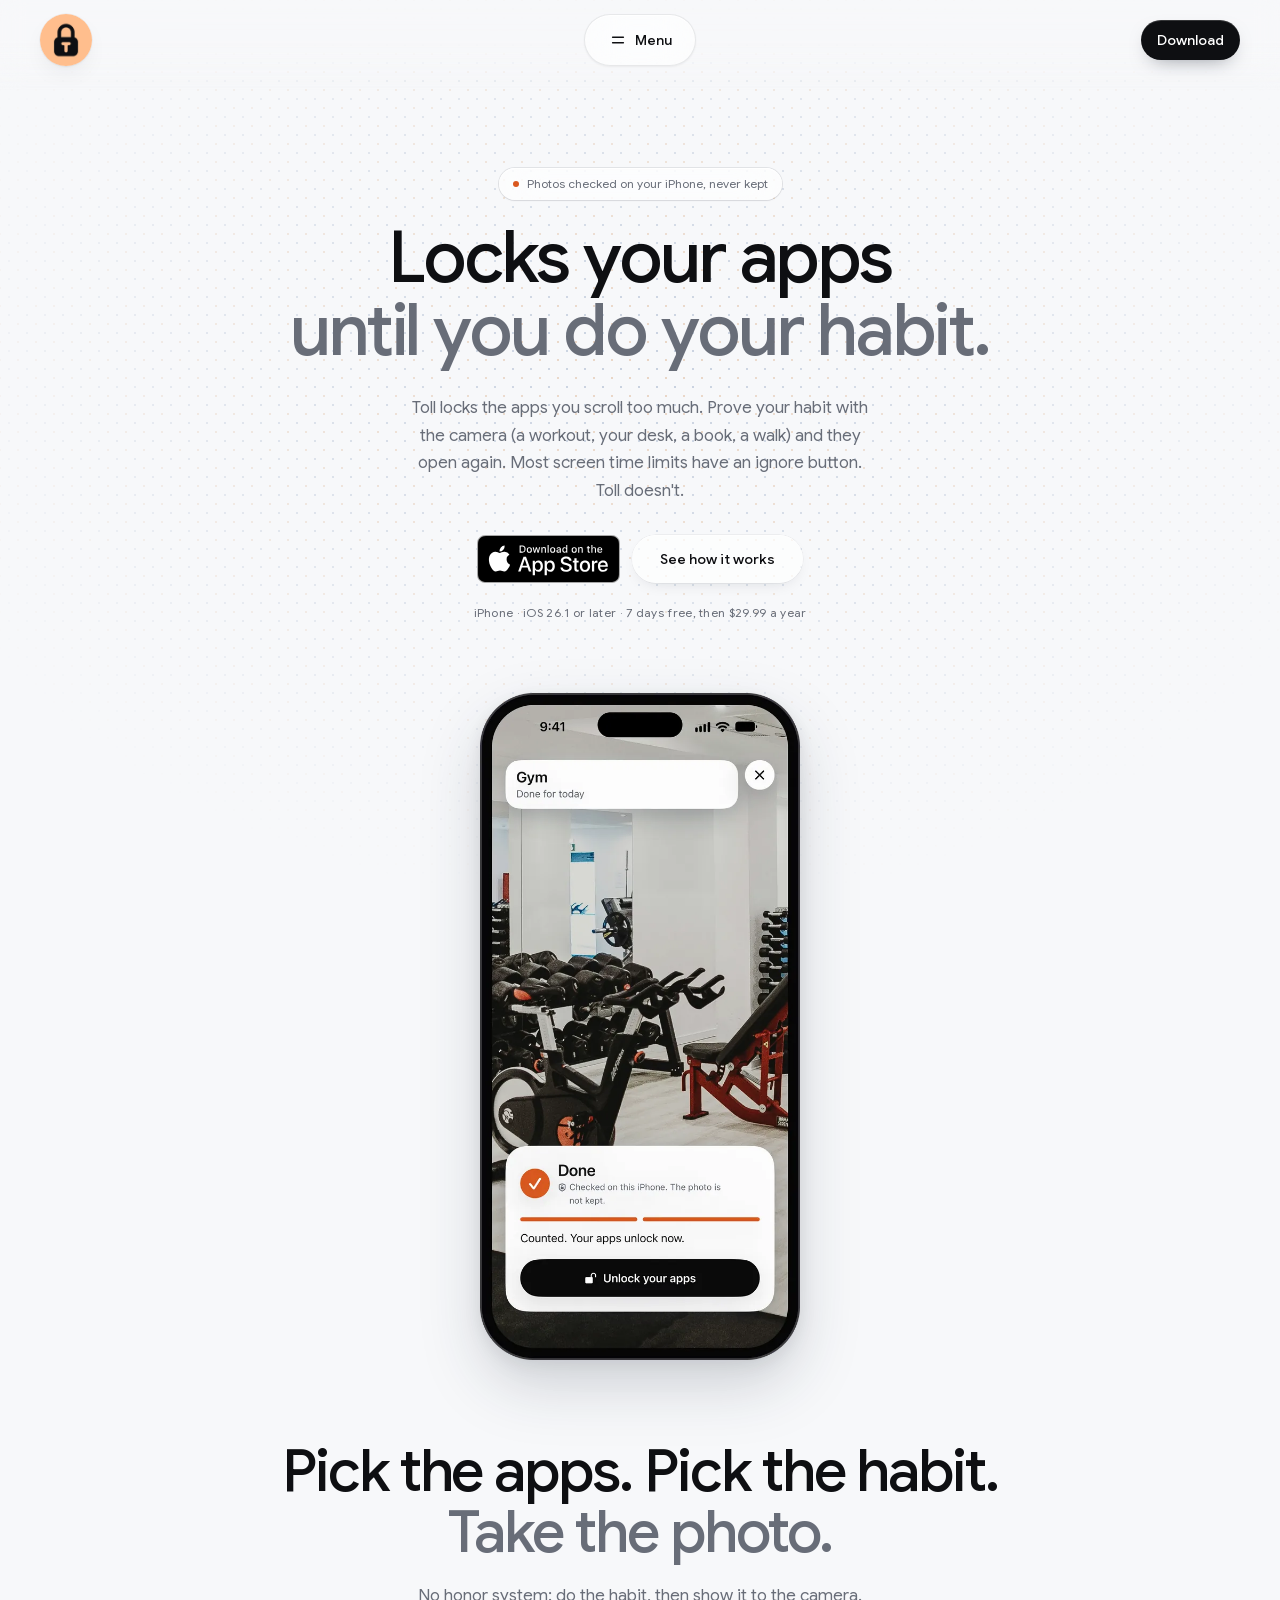
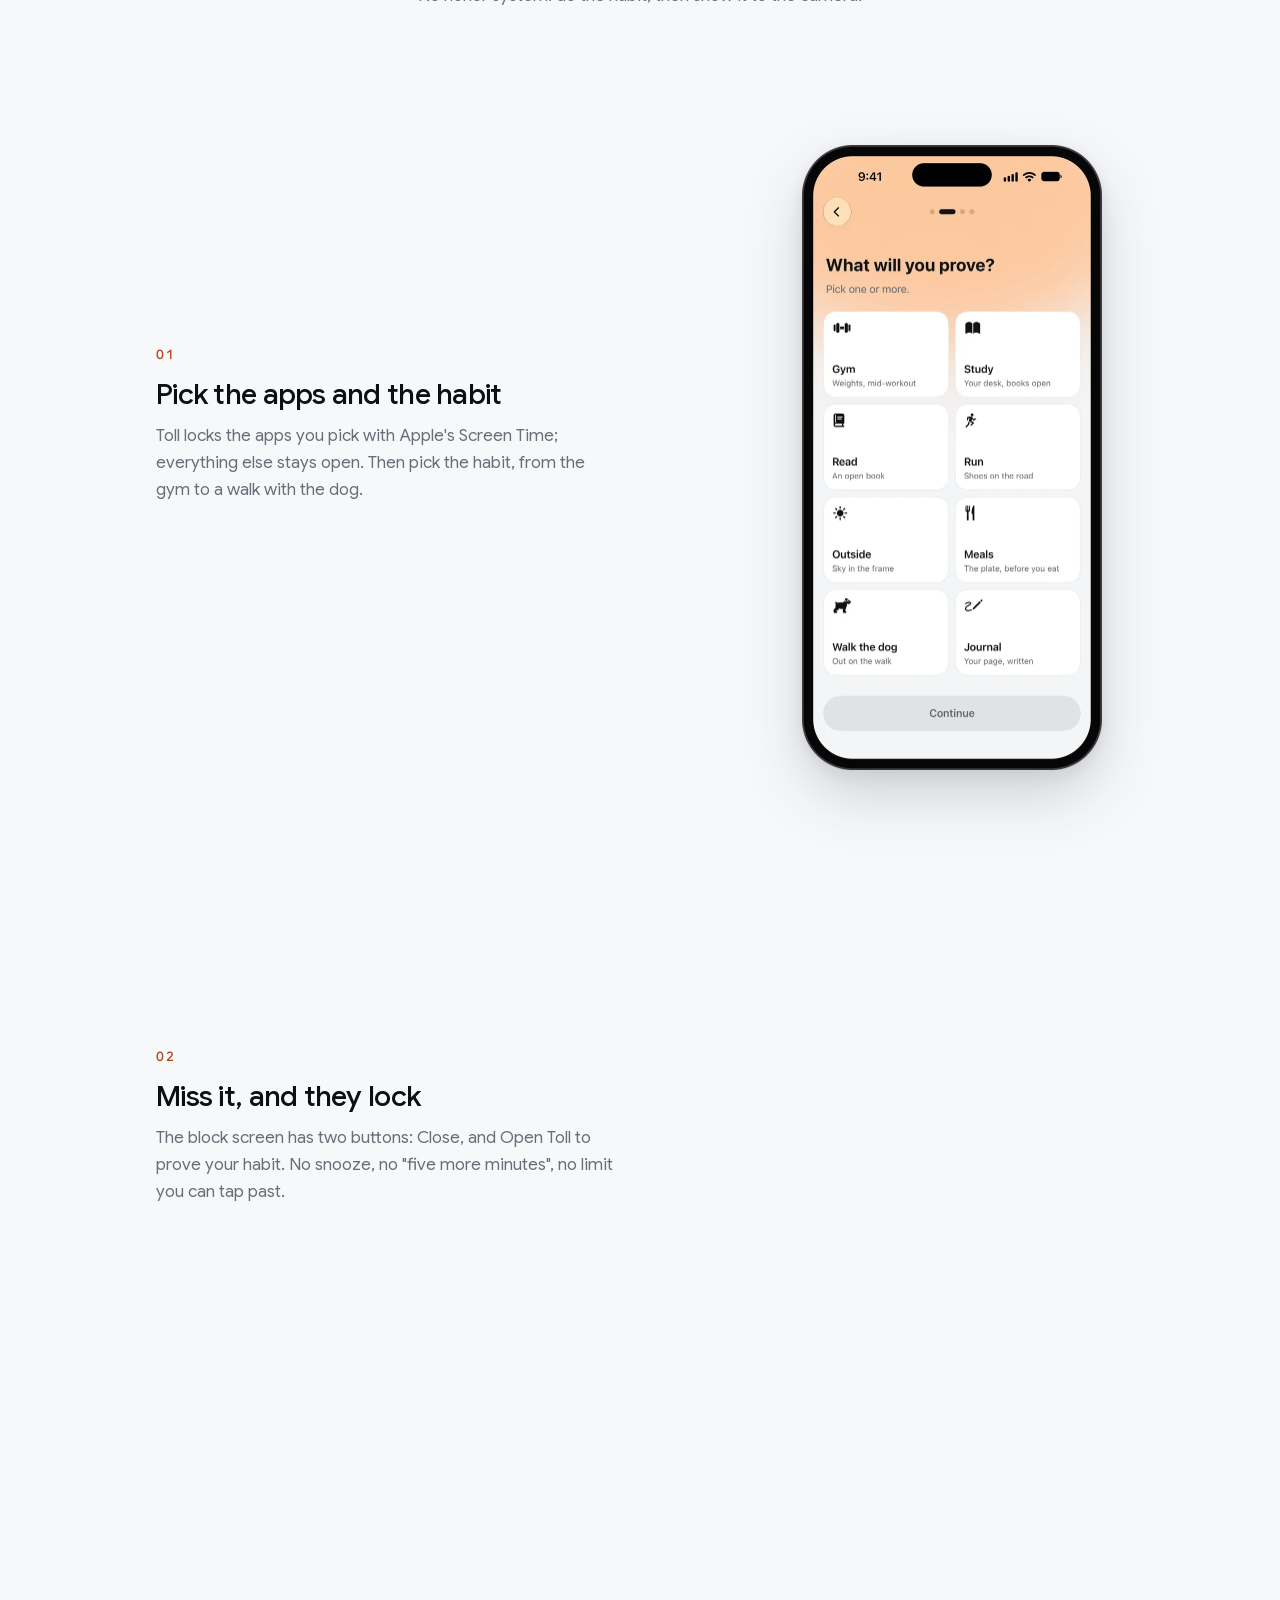
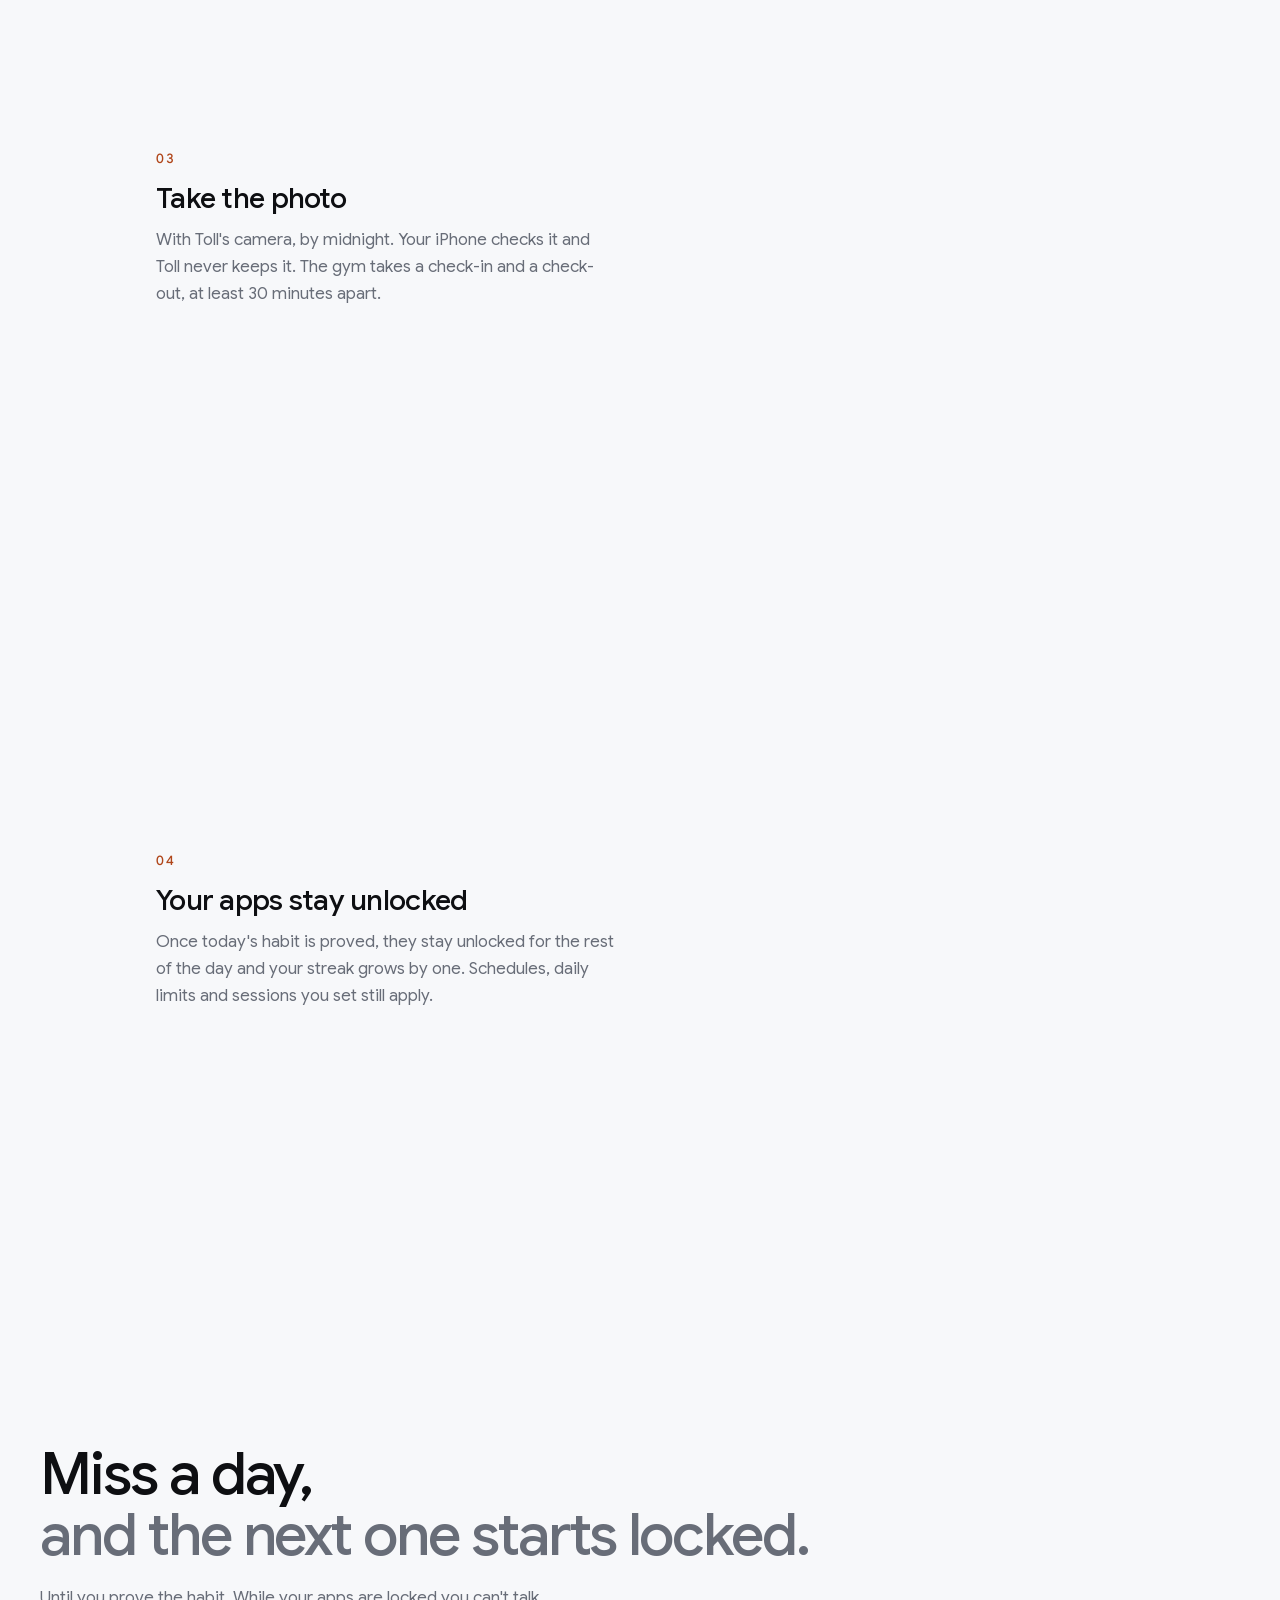
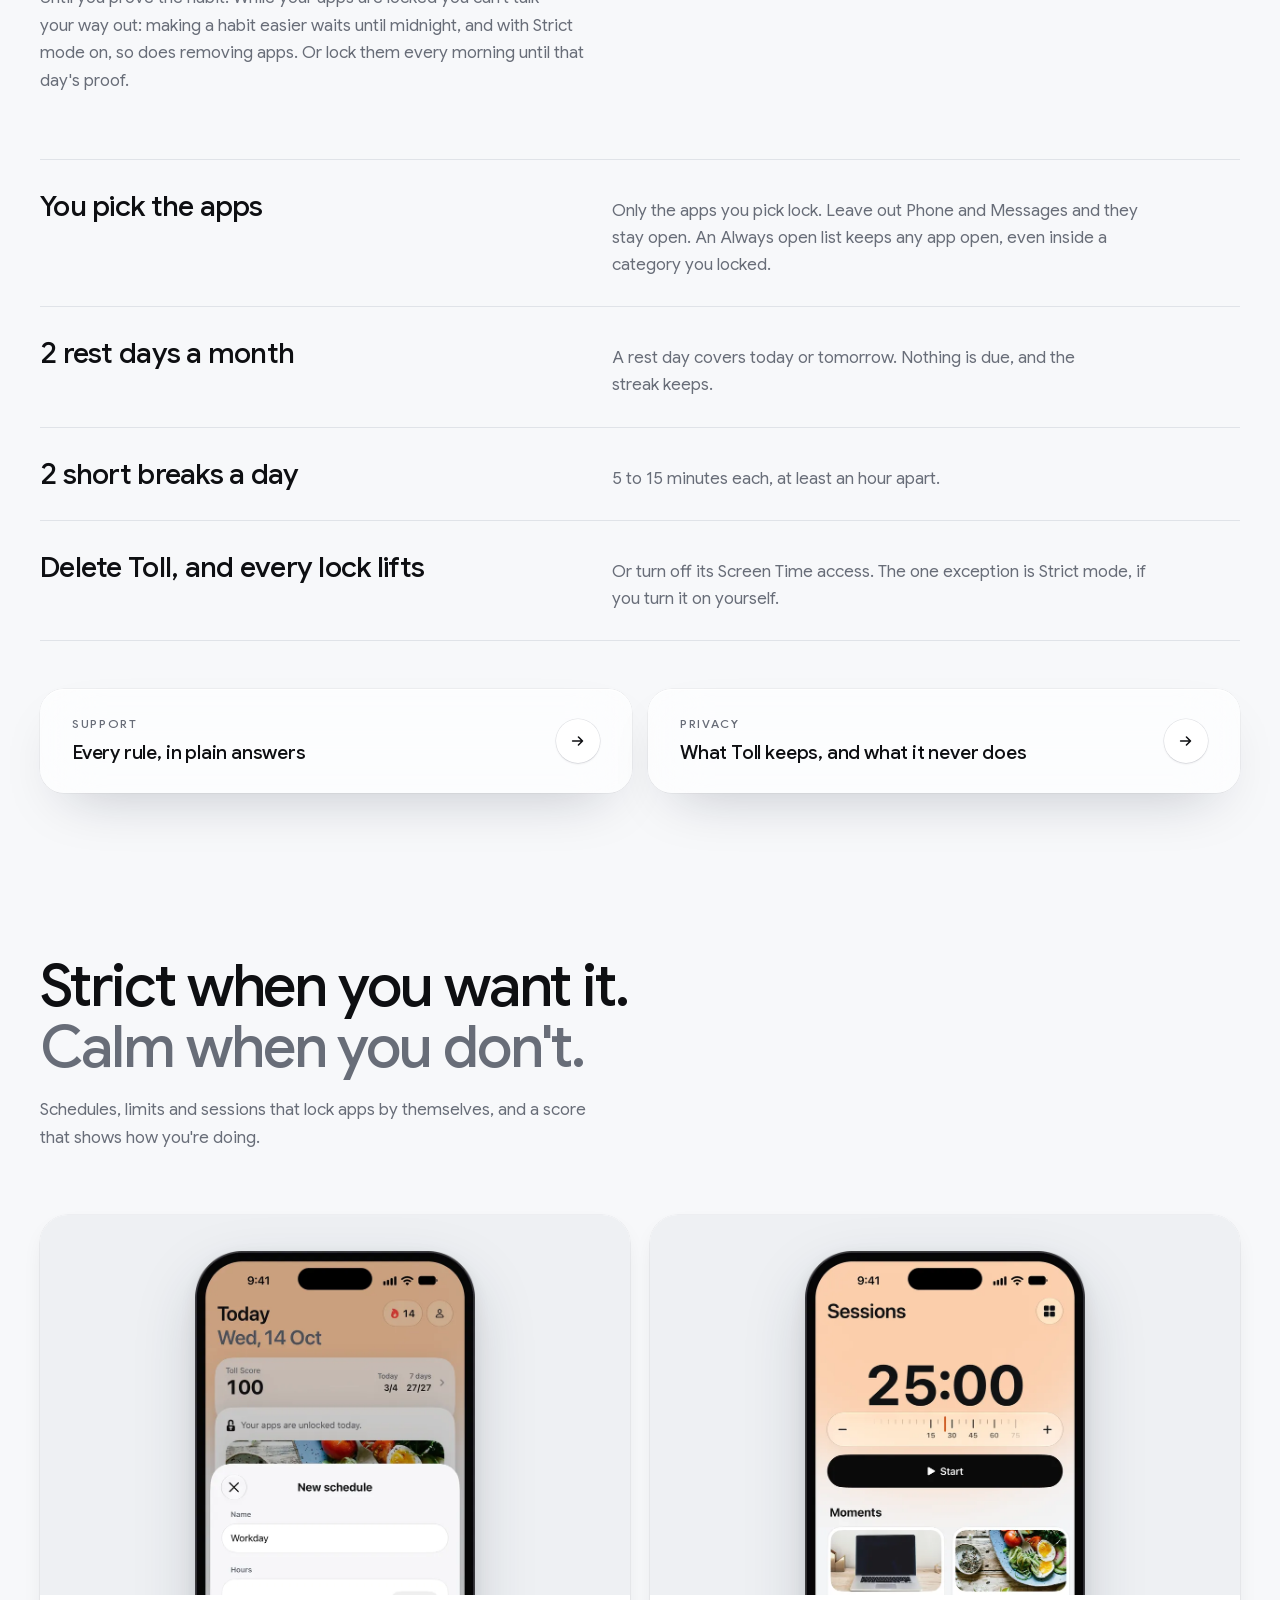
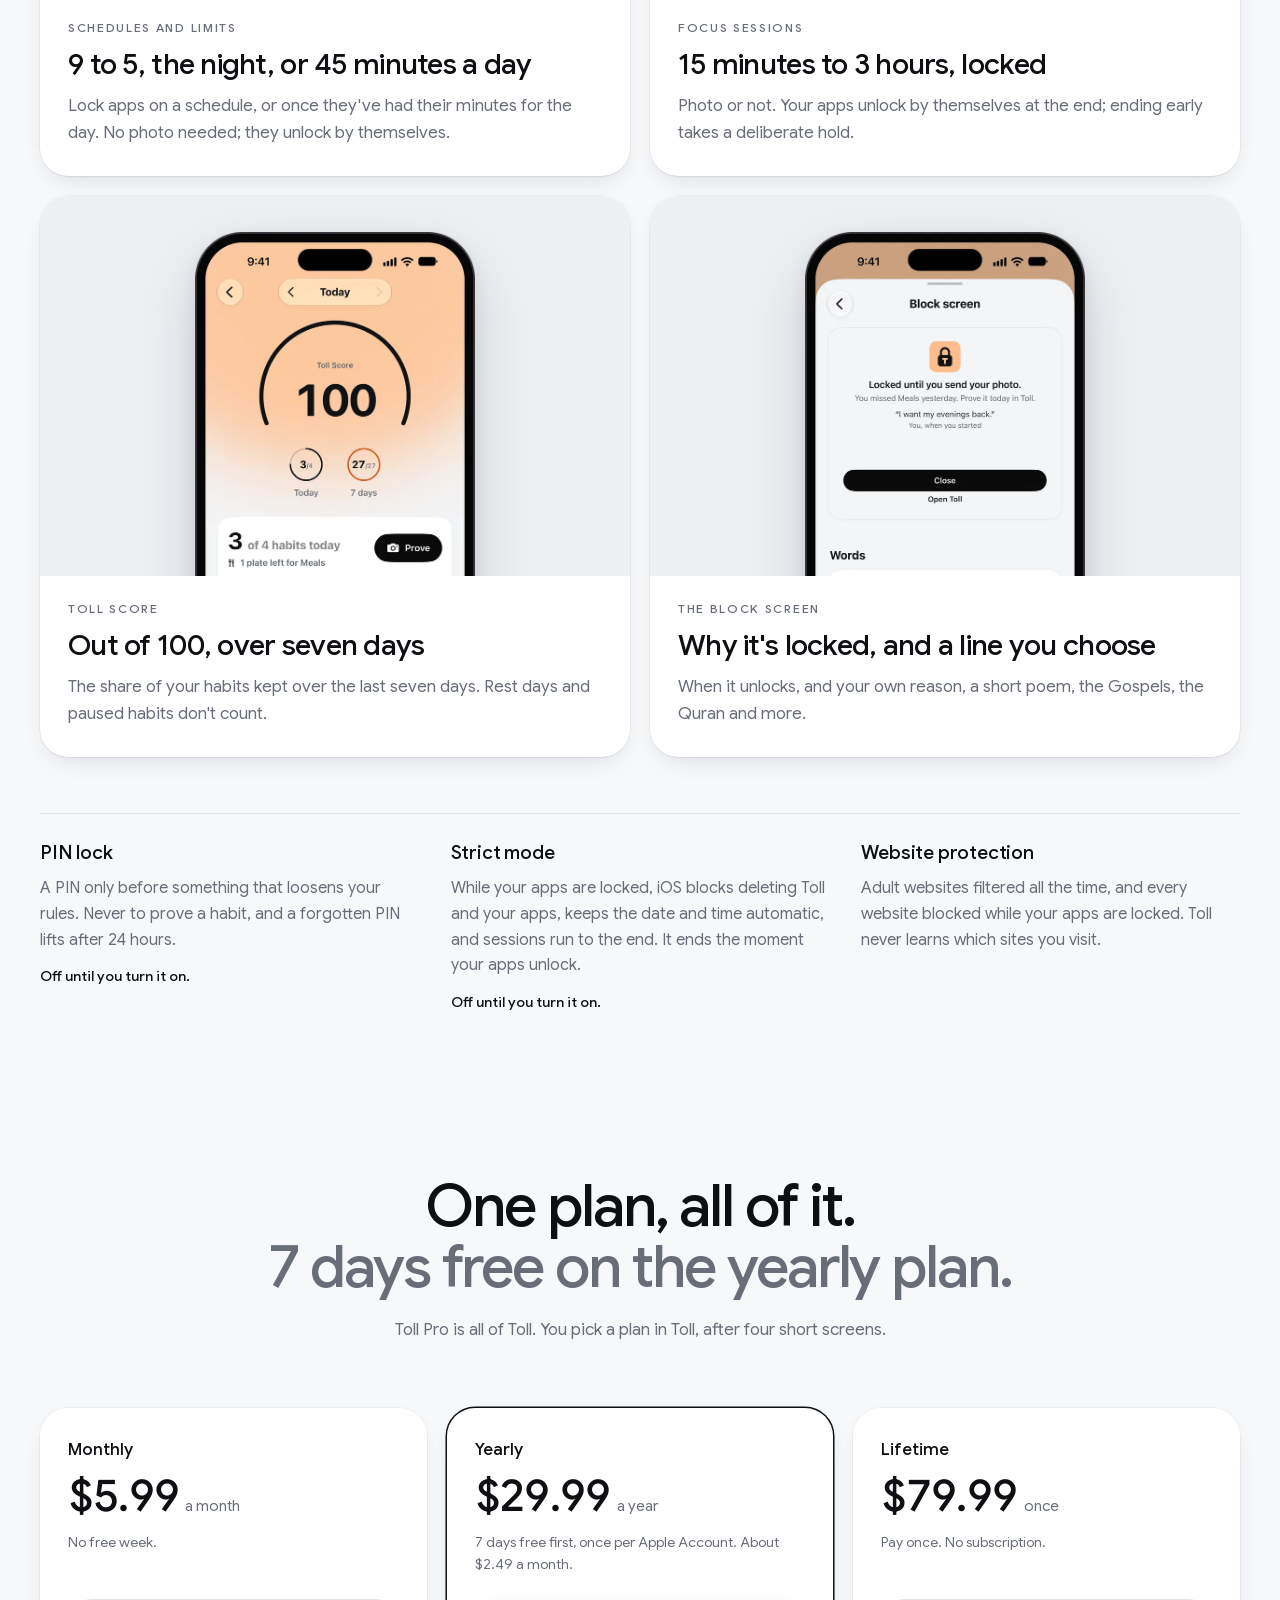
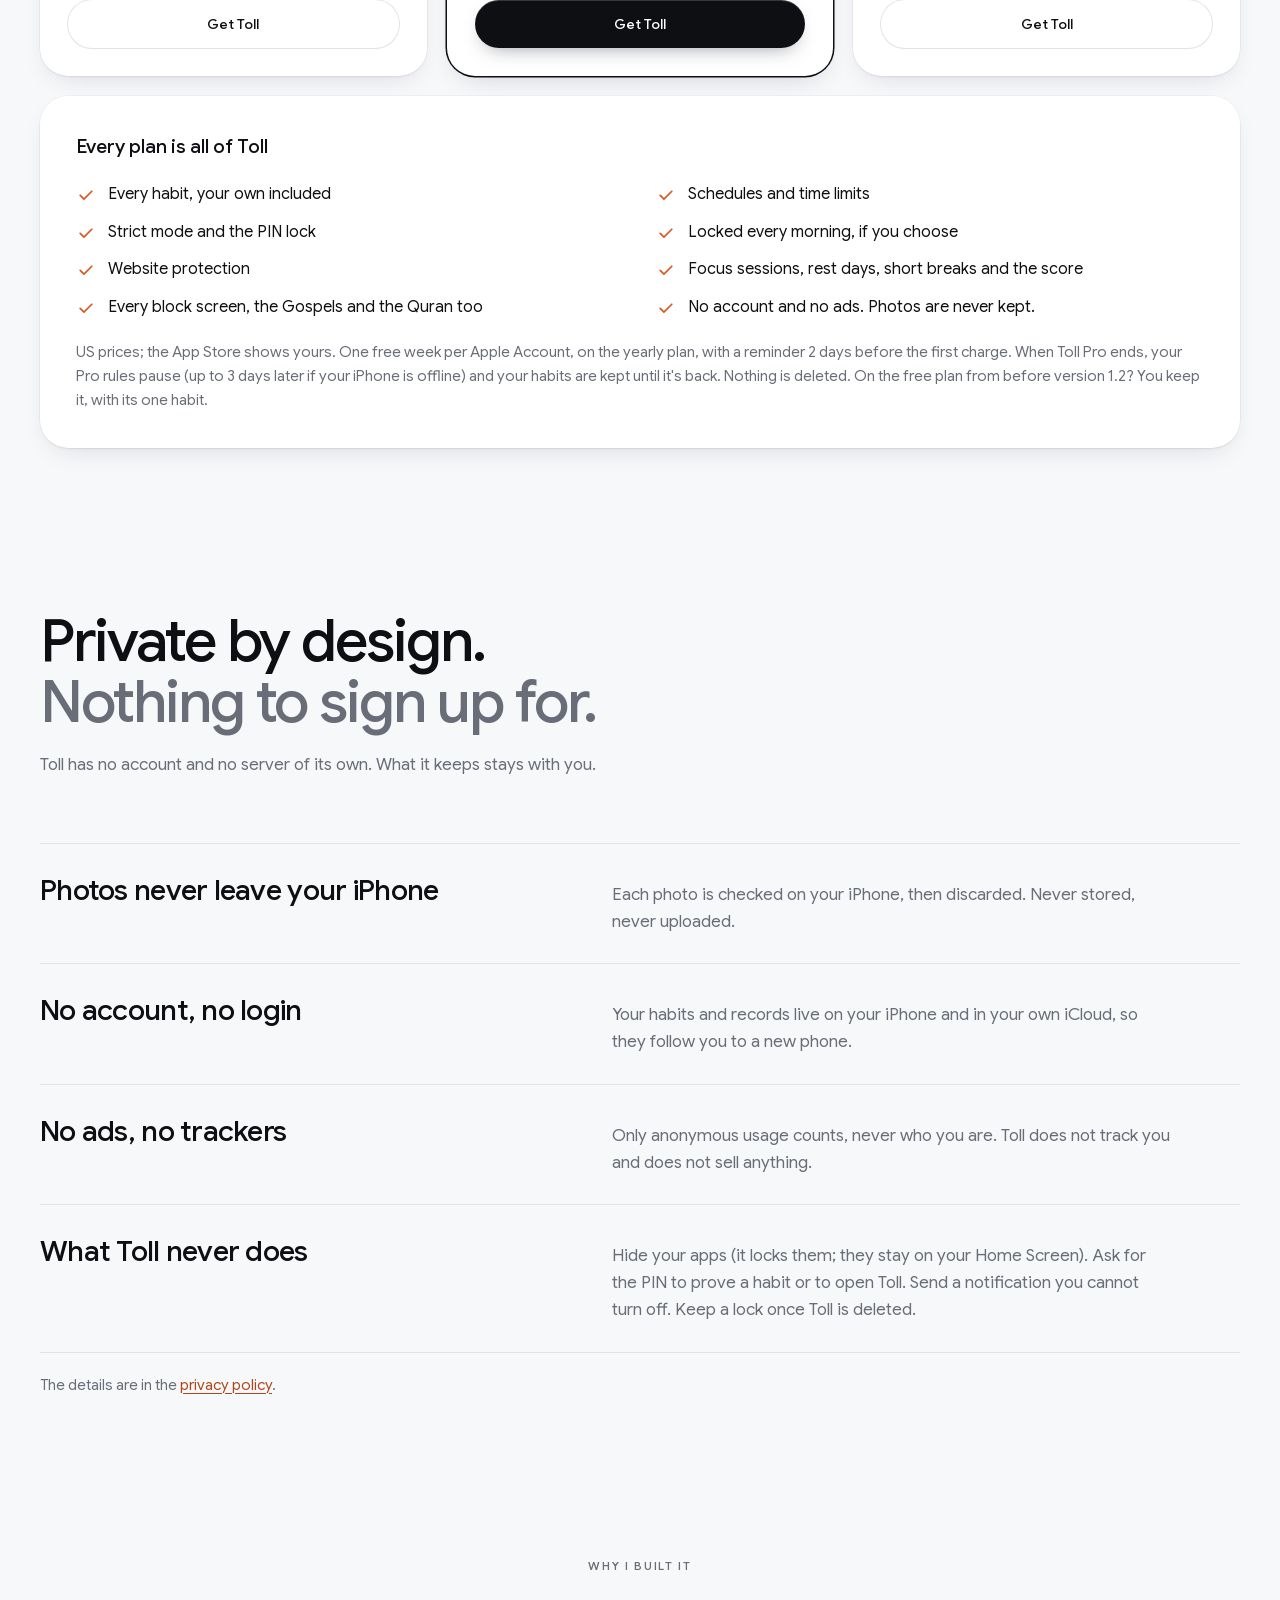
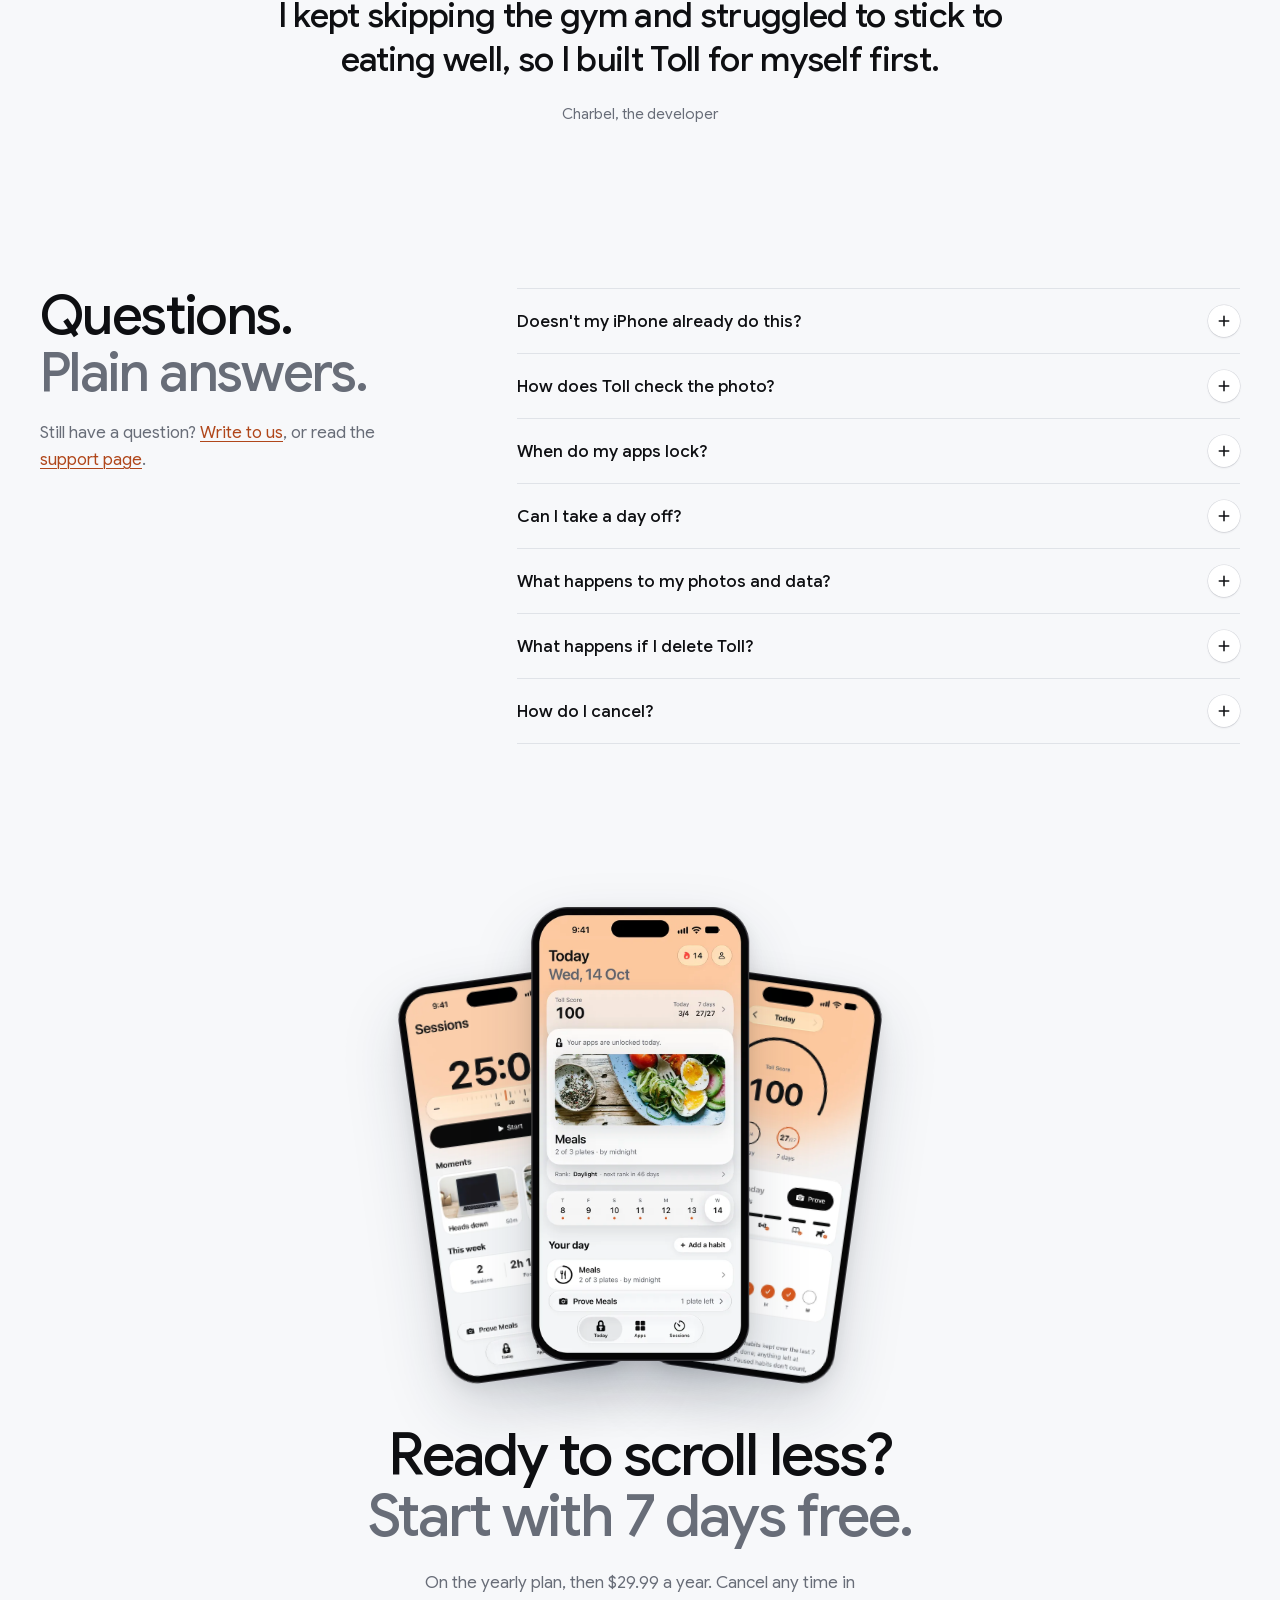
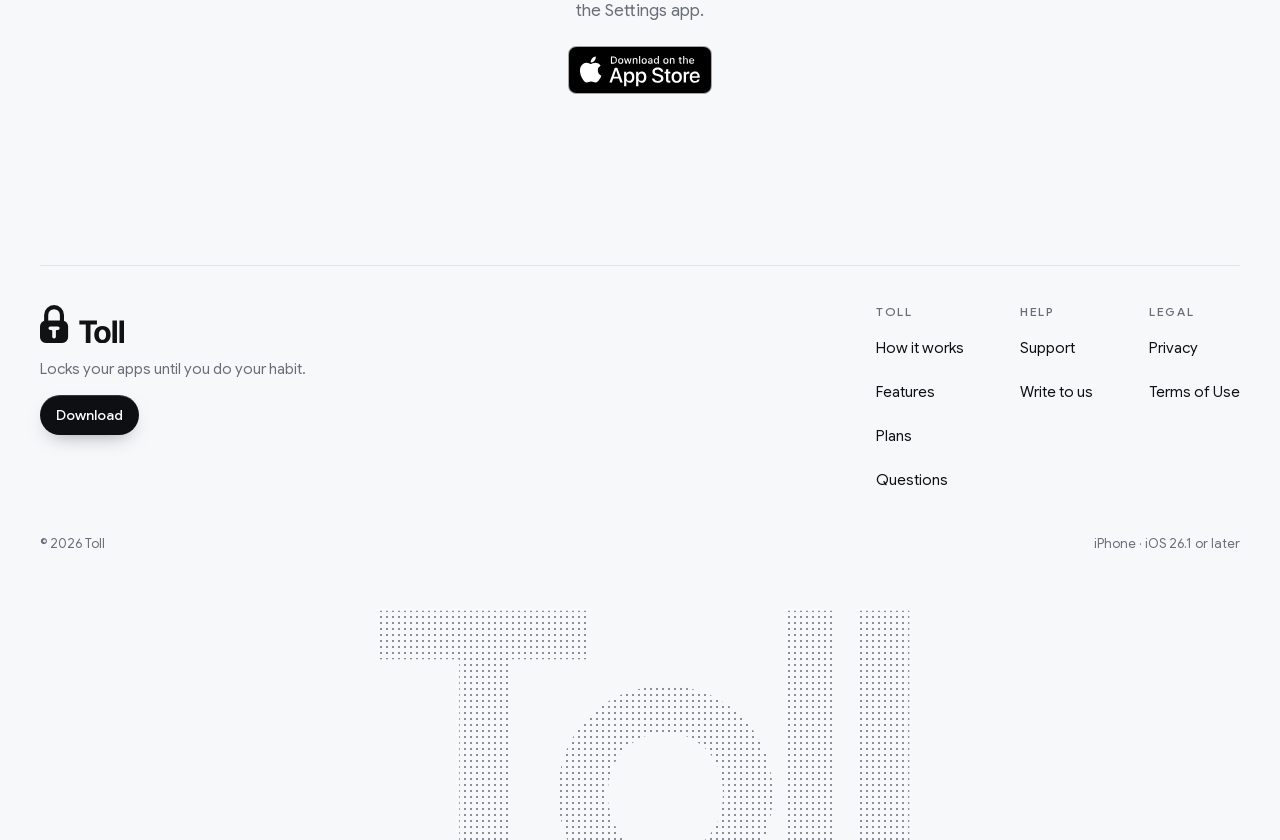
==== index.html @ e1f46829 "New look: the spacefs layout, menu panel, scrolling phone story, plans and questions" ====
<!doctype html>
<html lang="en" data-theme="light">
<head>
  <meta charset="utf-8">
  <meta name="viewport" content="width=device-width, initial-scale=1, viewport-fit=cover">
  <title>Toll · Habit photos unlock your apps</title>
  <meta name="description" content="Toll locks the apps you scroll too much until you prove your habit with the camera. No ignore button. 7 days free, then $29.99 a year.">
  <link rel="canonical" href="https://tollapp.github.io/">
  <meta name="apple-itunes-app" content="app-id=6814730604">
  <meta name="theme-color" content="#F7F8FA">
  <meta name="color-scheme" content="light">
  <meta property="og:title" content="Toll: Habit Photos Unlock Apps">
  <meta property="og:description" content="It locks the apps you scroll too much until you prove your habit with the camera.">
  <meta property="og:type" content="website">
  <meta property="og:url" content="https://tollapp.github.io/">
  <meta property="og:image" content="https://tollapp.github.io/assets/og.png">
  <meta property="og:image:width" content="1200">
  <meta property="og:image:height" content="630">
  <meta property="og:image:alt" content="Toll's lock beside the line: Locks your apps until you do your habit. An iPhone shows a gym photo checked, with the button Unlock your apps.">
  <meta name="twitter:card" content="summary_large_image">
  <link rel="icon" href="assets/favicon.svg" type="image/svg+xml">
  <link rel="icon" href="assets/favicon-32.png" type="image/png" sizes="32x32">
  <link rel="apple-touch-icon" href="assets/apple-touch-icon.png">
  <link rel="preload" href="assets/fonts/google-sans-latin.woff2" as="font" type="font/woff2" crossorigin>
  <link rel="stylesheet" href="assets/style.css">
</head>
<body>
  <a class="skip" href="#main">Skip to the page</a>

  <div class="feather" aria-hidden="true"></div>
  <header class="nav">
    <a class="logo" href="./" aria-label="Toll, home"><img src="assets/icon.webp" width="52" height="52" alt=""></a>
    <button class="menu-pill glass-control" type="button" popovertarget="menu">
      <svg viewBox="0 0 20 20" aria-hidden="true"><path d="M4 7h12M4 13h12" stroke="currentColor" stroke-width="1.6" stroke-linecap="round"/></svg>
      <span>Menu</span>
    </button>
    <a class="btn btn-primary btn-sm nav-get" href="https://apps.apple.com/app/id6814730604">Download</a>
  </header>
  <div class="menu" id="menu" popover>
    <button class="menu-close" type="button" popovertarget="menu" popovertargetaction="hide">
      <svg viewBox="0 0 20 20" aria-hidden="true"><path d="M5.5 5.5l9 9M14.5 5.5l-9 9" stroke="currentColor" stroke-width="1.6" stroke-linecap="round"/></svg>
      <span>Close</span>
    </button>
    <nav class="menu-body" aria-label="Pages">
      <div class="menu-group">
        <p class="label item" style="--i:0">Toll</p>
        <a class="item" style="--i:1" href="./?to=how#how">How it works</a>
        <a class="item" style="--i:2" href="./?to=features#features">Features</a>
        <a class="item" style="--i:3" href="./?to=plans#plans">Plans</a>
        <a class="item" style="--i:4" href="./?to=questions#questions">Questions</a>
      </div>
      <div class="menu-group">
        <p class="label item" style="--i:1">Help</p>
        <a class="item" style="--i:2" href="support/">Support</a>
        <a class="item" style="--i:3" href="privacy/">Privacy</a>
        <a class="item" style="--i:4" href="mailto:csamaha655@gmail.com?subject=Toll">Write to us</a>
      </div>
      <div class="menu-foot item" style="--i:5">
        <a href="https://apps.apple.com/app/id6814730604">Download on the App Store</a>
        <a href="https://www.apple.com/legal/internet-services/itunes/dev/stdeula/">Terms of Use</a>
      </div>
    </nav>
  </div>

  <main id="main">
    <section class="hero" id="top" aria-labelledby="hero-title">
      <div class="hero-field" aria-hidden="true"></div>
      <div class="wrap hero-copy">
        <p class="chip rise" style="--d:0"><span class="chip-dot" aria-hidden="true"></span>Photos checked on your iPhone, never kept</p>
        <h1 id="hero-title" class="display two-tone rise" style="--d:1"><span>Locks your apps</span> <span>until you do your habit.</span></h1>
        <p class="lede rise" style="--d:2">Toll locks the apps you scroll too much. Prove your habit with the camera (a workout, your desk, a book, a walk) and they open again. Most screen time limits have an ignore button. Toll doesn't.</p>
        <div class="hero-actions rise" style="--d:3">
          <a class="store-badge" href="https://apps.apple.com/app/id6814730604"><img src="assets/app-store-badge.svg" width="144" height="48" alt="Download on the App Store"></a>
          <a class="btn btn-glass" href="#how">See how it works</a>
        </div>
        <p class="meta rise" style="--d:4">iPhone · iOS 26.1 or later · 7 days free, then $29.99 a year</p>
      </div>
      <div class="hero-phone rise" style="--d:5">
        <img class="phone" src="assets/screens/unlock.webp" srcset="assets/screens/unlock.webp 600w, assets/screens/unlock-840.webp 840w" sizes="(max-width: 639px) 280px, 320px" width="600" height="1251" fetchpriority="high" alt="Toll's camera in a gym: a photo of dumbbell racks, a spin bike and a weight bench, marked Done and checked on this iPhone, the photo not kept. Counted. Your apps unlock now. A black button: Unlock your apps.">
      </div>
    </section>

    <section class="section story" id="how" aria-labelledby="how-title">
      <div class="wrap">
        <div class="head center reveal">
          <h2 id="how-title" class="title two-tone"><span>Pick the apps. Pick the habit.</span> <span>Take the photo.</span></h2>
          <p class="lede">No honor system: do the habit, then show it to the camera.</p>
        </div>
        <div class="story-grid">
          <ol class="story-steps">
            <li class="story-step">
              <img class="phone step-phone" src="assets/screens/habits.webp" srcset="assets/screens/habits.webp 600w, assets/screens/habits-840.webp 840w" sizes="280px" width="600" height="1251" loading="lazy" decoding="async" alt="What will you prove? Pick one or more: Gym, Study, Read, Run, Outside, Meals, Walk the dog and Journal, each with what its photo shows.">
              <div class="step-text">
                <p class="step-num"><span class="sr">Step </span>01</p>
                <h3 class="heading">Pick the apps and the habit</h3>
                <p>Toll locks the apps you pick with Apple's Screen Time; everything else stays open. Then pick the habit, from the gym to a walk with the dog.</p>
              </div>
            </li>
            <li class="story-step">
              <img class="phone step-phone" src="assets/screens/shield.webp" srcset="assets/screens/shield.webp 600w, assets/screens/shield-840.webp 840w" sizes="280px" width="600" height="1251" loading="lazy" decoding="async" alt="Toll's block screen over a locked app: the Toll lock, Instagram is locked. Gym is still due today. Open Toll to prove it. Two buttons: Close and Open Toll.">
              <div class="step-text">
                <p class="step-num"><span class="sr">Step </span>02</p>
                <h3 class="heading">Miss it, and they lock</h3>
                <p>The block screen has two buttons: Close, and Open Toll to prove your habit. No snooze, no "five more minutes", no limit you can tap past.</p>
              </div>
            </li>
            <li class="story-step">
              <img class="phone step-phone" src="assets/screens/checkin.webp" srcset="assets/screens/checkin.webp 600w, assets/screens/checkin-840.webp 840w" sizes="280px" width="600" height="1251" loading="lazy" decoding="async" alt="Toll's camera in a gym: a photo of a power rack over a row of spin bikes, Checked in, checked on this iPhone, the photo not kept. Counted. Check out after 10:14 AM to finish.">
              <div class="step-text">
                <p class="step-num"><span class="sr">Step </span>03</p>
                <h3 class="heading">Take the photo</h3>
                <p>With Toll's camera, by midnight. Your iPhone checks it and Toll never keeps it. The gym takes a check-in and a check-out, at least 30 minutes apart.</p>
              </div>
            </li>
            <li class="story-step">
              <img class="phone step-phone" src="assets/screens/home.webp" srcset="assets/screens/home.webp 600w, assets/screens/home-840.webp 840w" sizes="280px" width="600" height="1251" loading="lazy" decoding="async" alt="Toll's Today page: a 14-day streak, a score of 100, Your apps are unlocked today, a photo of Meals at 2 of 3 plates by midnight, the week strip with every day kept, and Prove Meals in the bar at the bottom.">
              <div class="step-text">
                <p class="step-num"><span class="sr">Step </span>04</p>
                <h3 class="heading">Your apps stay unlocked</h3>
                <p>Once today's habit is proved, they stay unlocked for the rest of the day and your streak grows by one. Schedules, daily limits and sessions you set still apply.</p>
              </div>
            </li>
          </ol>
          <div class="story-stage" aria-hidden="true">
            <div class="stage-phone">
              <img class="phone s1" src="assets/screens/habits.webp" srcset="assets/screens/habits.webp 600w, assets/screens/habits-840.webp 840w" sizes="300px" width="600" height="1251" loading="lazy" decoding="async" alt="">
              <img class="phone s2" src="assets/screens/shield.webp" srcset="assets/screens/shield.webp 600w, assets/screens/shield-840.webp 840w" sizes="300px" width="600" height="1251" loading="lazy" decoding="async" alt="">
              <img class="phone s3" src="assets/screens/checkin.webp" srcset="assets/screens/checkin.webp 600w, assets/screens/checkin-840.webp 840w" sizes="300px" width="600" height="1251" loading="lazy" decoding="async" alt="">
              <img class="phone s4" src="assets/screens/home.webp" srcset="assets/screens/home.webp 600w, assets/screens/home-840.webp 840w" sizes="300px" width="600" height="1251" loading="lazy" decoding="async" alt="">
            </div>
          </div>
        </div>
      </div>
    </section>

    <section class="section" id="rules" aria-labelledby="rules-title">
      <div class="wrap">
        <div class="head reveal">
          <h2 id="rules-title" class="title two-tone"><span>Miss a day,</span> <span>and the next one starts locked.</span></h2>
          <p class="lede">Until you prove the habit. While your apps are locked you can't talk your way out: making a habit easier waits until midnight, and with Strict mode on, so does removing apps. Or lock them every morning until that day's proof.</p>
        </div>
        <ul class="rows">
          <li class="row reveal"><h3 class="heading">You pick the apps</h3><p>Only the apps you pick lock. Leave out Phone and Messages and they stay open. An Always open list keeps any app open, even inside a category you locked.</p></li>
          <li class="row reveal"><h3 class="heading"><span class="num">2</span> rest days a month</h3><p>A rest day covers today or tomorrow. Nothing is due, and the streak keeps.</p></li>
          <li class="row reveal"><h3 class="heading"><span class="num">2</span> short breaks a day</h3><p>5 to 15 minutes each, at least an hour apart.</p></li>
          <li class="row reveal"><h3 class="heading">Delete Toll, and every lock lifts</h3><p>Or turn off its Screen Time access. The one exception is Strict mode, if you turn it on yourself.</p></li>
        </ul>
        <div class="link-cards">
          <a class="glass-card link-card reveal" href="support/">
            <span><span class="label">Support</span><b>Every rule, in plain answers</b></span>
            <span class="circle-arrow" aria-hidden="true"><svg class="arrow" viewBox="0 0 20 20"><path d="M4 10h11M10.5 5.5 15 10l-4.5 4.5" fill="none" stroke="currentColor" stroke-width="1.7" stroke-linecap="round" stroke-linejoin="round"/></svg></span>
          </a>
          <a class="glass-card link-card reveal" href="privacy/">
            <span><span class="label">Privacy</span><b>What Toll keeps, and what it never does</b></span>
            <span class="circle-arrow" aria-hidden="true"><svg class="arrow" viewBox="0 0 20 20"><path d="M4 10h11M10.5 5.5 15 10l-4.5 4.5" fill="none" stroke="currentColor" stroke-width="1.7" stroke-linecap="round" stroke-linejoin="round"/></svg></span>
          </a>
        </div>
      </div>
    </section>

    <section class="section" id="features" aria-labelledby="features-title">
      <div class="wrap">
        <div class="head reveal">
          <h2 id="features-title" class="title two-tone"><span>Strict when you want it.</span> <span>Calm when you don't.</span></h2>
          <p class="lede">Schedules, limits and sessions that lock apps by themselves, and a score that shows how you're doing.</p>
        </div>
        <div class="feature-grid">
          <article class="card feature reveal">
            <div class="feature-well"><img class="phone" src="assets/screens/schedule.webp" srcset="assets/screens/schedule.webp 600w, assets/screens/schedule-840.webp 840w" sizes="(max-width: 759px) 240px, 280px" width="600" height="1251" loading="lazy" decoding="async" alt="A new schedule in Toll: Workday, from 9:00 AM to 5:00 PM, Monday to Friday. Your apps lock from 9:00 AM to 5:00 PM on weekdays. They unlock by themselves after."></div>
            <div class="feature-text">
              <p class="label">Schedules and limits</p>
              <h3 class="heading">9 to 5, the night, or 45 minutes a day</h3>
              <p>Lock apps on a schedule, or once they've had their minutes for the day. No photo needed; they unlock by themselves.</p>
            </div>
          </article>
          <article class="card feature reveal">
            <div class="feature-well"><img class="phone" src="assets/screens/sessions.webp" srcset="assets/screens/sessions.webp 600w, assets/screens/sessions-840.webp 840w" sizes="(max-width: 759px) 240px, 280px" width="600" height="1251" loading="lazy" decoding="async" alt="Sessions in Toll: 25:00 on a dial of minutes and a Start button, Moments such as Heads down for 50 minutes and At the table for 45, and this week's 2 sessions, 2 hours 15 minutes of focus."></div>
            <div class="feature-text">
              <p class="label">Focus sessions</p>
              <h3 class="heading">15 minutes to 3 hours, locked</h3>
              <p>Photo or not. Your apps unlock by themselves at the end; ending early takes a deliberate hold.</p>
            </div>
          </article>
          <article class="card feature reveal">
            <div class="feature-well"><img class="phone" src="assets/screens/score.webp" srcset="assets/screens/score.webp 600w, assets/screens/score-840.webp 840w" sizes="(max-width: 759px) 240px, 280px" width="600" height="1251" loading="lazy" decoding="async" alt="Toll Score in Toll: 100, with 3 of 4 habits today and 27 of 27 kept over the last 7 days, a Prove button for the plate Meals still needs, and how the score works."></div>
            <div class="feature-text">
              <p class="label">Toll Score</p>
              <h3 class="heading">Out of 100, over seven days</h3>
              <p>The share of your habits kept over the last seven days. Rest days and paused habits don't count.</p>
            </div>
          </article>
          <article class="card feature reveal">
            <div class="feature-well"><img class="phone" src="assets/screens/blockscreens.webp" srcset="assets/screens/blockscreens.webp 600w, assets/screens/blockscreens-840.webp 840w" sizes="(max-width: 759px) 240px, 280px" width="600" height="1251" loading="lazy" decoding="async" alt="The Block screen page in Toll: a preview, Locked until you send your photo, with your own reason quoted, then the words to choose from: Just the basics, Your reason, Short poems, Did you know, The Gospels, The Quran."></div>
            <div class="feature-text">
              <p class="label">The block screen</p>
              <h3 class="heading">Why it's locked, and a line you choose</h3>
              <p>When it unlocks, and your own reason, a short poem, the Gospels, the Quran and more.</p>
            </div>
          </article>
        </div>
        <ul class="notes">
          <li class="reveal"><h3>PIN lock</h3><p>A PIN only before something that loosens your rules. Never to prove a habit, and a forgotten PIN lifts after 24 hours.</p><p class="off">Off until you turn it on.</p></li>
          <li class="reveal"><h3>Strict mode</h3><p>While your apps are locked, iOS blocks deleting Toll and your apps, keeps the date and time automatic, and sessions run to the end. It ends the moment your apps unlock.</p><p class="off">Off until you turn it on.</p></li>
          <li class="reveal"><h3>Website protection</h3><p>Adult websites filtered all the time, and every website blocked while your apps are locked. Toll never learns which sites you visit.</p></li>
        </ul>
      </div>
    </section>

    <section class="section" id="plans" aria-labelledby="plans-title">
      <div class="wrap">
        <div class="head center reveal">
          <h2 id="plans-title" class="title two-tone"><span>One plan, all of it.</span> <span>7 days free on the yearly plan.</span></h2>
          <p class="lede">Toll Pro is all of Toll. You pick a plan in Toll, after four short screens.</p>
        </div>
        <div class="plans">
          <article class="card plan featured reveal">
            <h3>Yearly</h3>
            <p class="amount"><span class="num">$29.99</span> a year</p>
            <p class="plan-note">7 days free first, once per Apple Account. About $2.49 a month.</p>
            <a class="btn btn-primary" href="https://apps.apple.com/app/id6814730604">Get Toll</a>
          </article>
          <article class="card plan reveal">
            <h3>Monthly</h3>
            <p class="amount"><span class="num">$5.99</span> a month</p>
            <p class="plan-note">No free week.</p>
            <a class="btn btn-white" href="https://apps.apple.com/app/id6814730604">Get Toll</a>
          </article>
          <article class="card plan reveal">
            <h3>Lifetime</h3>
            <p class="amount"><span class="num">$79.99</span> once</p>
            <p class="plan-note">Pay once. No subscription.</p>
            <a class="btn btn-white" href="https://apps.apple.com/app/id6814730604">Get Toll</a>
          </article>
        </div>
        <div class="card included reveal">
          <h3>Every plan is all of Toll</h3>
          <ul class="checks">
            <li><svg viewBox="0 0 24 24" fill="none" stroke="currentColor" stroke-width="2" stroke-linecap="round" stroke-linejoin="round" aria-hidden="true"><path d="M5 12.5l4.5 4.5L19 7.5"/></svg><span>Every habit, your own included</span></li>
            <li><svg viewBox="0 0 24 24" fill="none" stroke="currentColor" stroke-width="2" stroke-linecap="round" stroke-linejoin="round" aria-hidden="true"><path d="M5 12.5l4.5 4.5L19 7.5"/></svg><span>Schedules and time limits</span></li>
            <li><svg viewBox="0 0 24 24" fill="none" stroke="currentColor" stroke-width="2" stroke-linecap="round" stroke-linejoin="round" aria-hidden="true"><path d="M5 12.5l4.5 4.5L19 7.5"/></svg><span>Strict mode and the PIN lock</span></li>
            <li><svg viewBox="0 0 24 24" fill="none" stroke="currentColor" stroke-width="2" stroke-linecap="round" stroke-linejoin="round" aria-hidden="true"><path d="M5 12.5l4.5 4.5L19 7.5"/></svg><span>Locked every morning, if you choose</span></li>
            <li><svg viewBox="0 0 24 24" fill="none" stroke="currentColor" stroke-width="2" stroke-linecap="round" stroke-linejoin="round" aria-hidden="true"><path d="M5 12.5l4.5 4.5L19 7.5"/></svg><span>Website protection</span></li>
            <li><svg viewBox="0 0 24 24" fill="none" stroke="currentColor" stroke-width="2" stroke-linecap="round" stroke-linejoin="round" aria-hidden="true"><path d="M5 12.5l4.5 4.5L19 7.5"/></svg><span>Focus sessions, rest days, short breaks and the score</span></li>
            <li><svg viewBox="0 0 24 24" fill="none" stroke="currentColor" stroke-width="2" stroke-linecap="round" stroke-linejoin="round" aria-hidden="true"><path d="M5 12.5l4.5 4.5L19 7.5"/></svg><span>Every block screen, the Gospels and the Quran too</span></li>
            <li><svg viewBox="0 0 24 24" fill="none" stroke="currentColor" stroke-width="2" stroke-linecap="round" stroke-linejoin="round" aria-hidden="true"><path d="M5 12.5l4.5 4.5L19 7.5"/></svg><span>No account and no ads. Photos are never kept.</span></li>
          </ul>
          <p class="small">US prices; the App Store shows yours. One free week per Apple Account, on the yearly plan, with a reminder 2 days before the first charge. When Toll Pro ends, your Pro rules pause (up to 3 days later if your iPhone is offline) and your habits are kept until it's back. Nothing is deleted. On the free plan from before version 1.2? You keep it, with its one habit.</p>
        </div>
      </div>
    </section>

    <section class="section" id="private" aria-labelledby="private-title">
      <div class="wrap">
        <div class="head reveal">
          <h2 id="private-title" class="title two-tone"><span>Private by design.</span> <span>Nothing to sign up for.</span></h2>
          <p class="lede">Toll has no account and no server of its own. What it keeps stays with you.</p>
        </div>
        <ul class="rows">
          <li class="row reveal"><h3 class="heading">Photos never leave your iPhone</h3><p>Each photo is checked on your iPhone, then discarded. Never stored, never uploaded.</p></li>
          <li class="row reveal"><h3 class="heading">No account, no login</h3><p>Your habits and records live on your iPhone and in your own iCloud, so they follow you to a new phone.</p></li>
          <li class="row reveal"><h3 class="heading">No ads, no trackers</h3><p>Only anonymous usage counts, never who you are. Toll does not track you and does not sell anything.</p></li>
          <li class="row reveal"><h3 class="heading">What Toll never does</h3><p>Hide your apps (it locks them; they stay on your Home Screen). Ask for the PIN to prove a habit or to open Toll. Send a notification you cannot turn off. Keep a lock once Toll is deleted.</p></li>
        </ul>
        <p class="small after-rows">The details are in the <a class="link" href="privacy/">privacy policy</a>.</p>
      </div>
    </section>

    <section class="section" aria-labelledby="why-title">
      <div class="wrap">
        <figure class="founder reveal">
          <h2 id="why-title" class="label">Why I built it</h2>
          <blockquote><p>I kept skipping the gym and struggled to stick to eating well, so I built Toll for myself first.</p></blockquote>
          <figcaption>Charbel, the developer</figcaption>
        </figure>
      </div>
    </section>

    <section class="section" id="questions" aria-labelledby="questions-title">
      <div class="wrap faq-layout">
        <div class="faq-side">
          <h2 id="questions-title" class="title-2 two-tone"><span>Questions.</span> <span>Plain answers.</span></h2>
          <p class="muted">Still have a question? <a class="link" href="mailto:csamaha655@gmail.com?subject=Toll">Write to us</a>, or read the <a class="link" href="support/">support page</a>.</p>
        </div>
        <div class="faq">
          <details>
            <summary>Doesn't my iPhone already do this?<i aria-hidden="true"><svg viewBox="0 0 14 14" fill="none" stroke="currentColor" stroke-width="1.8" stroke-linecap="round"><path d="M7 1.5v11M1.5 7h11"/></svg></i></summary>
            <div><p>Screen Time's own limits come with Ignore Limit: one more minute, or the rest of the day. Toll uses Screen Time to lock the apps, but its block screen has no such button: Close, or Open Toll to take the photo.</p></div>
          </details>
          <details>
            <summary>How does Toll check the photo?<i aria-hidden="true"><svg viewBox="0 0 14 14" fill="none" stroke="currentColor" stroke-width="1.8" stroke-linecap="round"><path d="M7 1.5v11M1.5 7h11"/></svg></i></summary>
            <div><p>With Toll's own camera, live only: there is no photo library, so an old photo can't count. Your iPhone checks that the photo shows the habit, with Apple's on-device model on iPhones with Apple Intelligence and Apple's on-device image analysis on others. Then the photo is discarded.</p><p>The gym takes a check-in and a check-out at least 30 minutes apart, meals one photo per meal, study one photo of your desk with a laptop, book or notes.</p></div>
          </details>
          <details>
            <summary>When do my apps lock?<i aria-hidden="true"><svg viewBox="0 0 14 14" fill="none" stroke="currentColor" stroke-width="1.8" stroke-linecap="round"><path d="M7 1.5v11M1.5 7h11"/></svg></i></summary>
            <div><p>After a missed day: take each day's photos by midnight and the next day starts unlocked; miss one, and the next day starts locked until that day's habits are done. A habit never locks anything on the day it was made. To lock every morning until that day's photo instead: Settings, When apps lock, Every morning.</p><p>Schedules lock between their times, time limits once their minutes are used, and sessions until they end.</p></div>
          </details>
          <details>
            <summary>Can I take a day off?<i aria-hidden="true"><svg viewBox="0 0 14 14" fill="none" stroke="currentColor" stroke-width="1.8" stroke-linecap="round"><path d="M7 1.5v11M1.5 7h11"/></svg></i></summary>
            <div><p>Two rest days a month. A rest day covers one day: nothing is due and the streak keeps. For a few minutes instead, take a short break: up to two a day, 5 to 15 minutes each, at least an hour apart (not while Strict mode holds your apps).</p></div>
          </details>
          <details>
            <summary>What happens to my photos and data?<i aria-hidden="true"><svg viewBox="0 0 14 14" fill="none" stroke="currentColor" stroke-width="1.8" stroke-linecap="round"><path d="M7 1.5v11M1.5 7h11"/></svg></i></summary>
            <div><p>Photos are checked on your iPhone and never stored or uploaded. Your habits and records stay on your iPhone and in your own iCloud. Toll has no account, no ads and no trackers; it sends anonymous usage counts, never who you are. The <a class="link" href="privacy/">privacy policy</a> lists every count.</p></div>
          </details>
          <details>
            <summary>What happens if I delete Toll?<i aria-hidden="true"><svg viewBox="0 0 14 14" fill="none" stroke="currentColor" stroke-width="1.8" stroke-linecap="round"><path d="M7 1.5v11M1.5 7h11"/></svg></i></summary>
            <div><p>Every lock goes with it. With Strict mode on, iOS lets you delete apps only while they're unlocked. With iCloud on, your habits, rules and photo records come back when you install Toll again; you pick the apps to lock again.</p></div>
          </details>
          <details>
            <summary>How do I cancel?<i aria-hidden="true"><svg viewBox="0 0 14 14" fill="none" stroke="currentColor" stroke-width="1.8" stroke-linecap="round"><path d="M7 1.5v11M1.5 7h11"/></svg></i></summary>
            <div><p>Open the Settings app, tap your name, then Subscriptions, then Toll. During the yearly plan's free week, Toll reminds you 2 days before the first charge. Cancel at least 24 hours before the period ends to avoid the next charge.</p></div>
          </details>
        </div>
      </div>
    </section>

    <section class="final" aria-labelledby="final-title">
      <div class="wrap final-inner">
        <div class="fan" aria-hidden="true">
          <img class="phone f1" src="assets/screens/sessions.webp" srcset="assets/screens/sessions.webp 600w, assets/screens/sessions-840.webp 840w" sizes="220px" width="600" height="1251" loading="lazy" decoding="async" alt="">
          <img class="phone f3" src="assets/screens/score.webp" srcset="assets/screens/score.webp 600w, assets/screens/score-840.webp 840w" sizes="220px" width="600" height="1251" loading="lazy" decoding="async" alt="">
          <img class="phone f2" src="assets/screens/home.webp" srcset="assets/screens/home.webp 600w, assets/screens/home-840.webp 840w" sizes="240px" width="600" height="1251" loading="lazy" decoding="async" alt="">
        </div>
        <div class="final-copy reveal">
          <h2 id="final-title" class="title two-tone"><span>Ready to scroll less?</span> <span>Start with 7 days free.</span></h2>
          <p class="lede">On the yearly plan, then $29.99 a year. Cancel any time in the Settings app.</p>
          <a class="store-badge" href="https://apps.apple.com/app/id6814730604"><img src="assets/app-store-badge.svg" width="144" height="48" loading="lazy" alt="Download on the App Store"></a>
        </div>
      </div>
    </section>
  </main>

  <footer class="footer">
    <div class="wrap foot-grid">
      <div class="foot-brand">
        <img src="assets/lockup.svg" width="222" height="100" alt="Toll">
        <p>Locks your apps until you do your habit.</p>
        <a class="btn btn-primary btn-sm" href="https://apps.apple.com/app/id6814730604">Download</a>
      </div>
      <nav class="foot-cols" aria-label="More">
        <div><p class="label">Toll</p><a href="#how">How it works</a><a href="#features">Features</a><a href="#plans">Plans</a><a href="#questions">Questions</a></div>
        <div><p class="label">Help</p><a href="support/">Support</a><a href="mailto:csamaha655@gmail.com?subject=Toll">Write to us</a></div>
        <div><p class="label">Legal</p><a href="privacy/">Privacy</a><a href="https://www.apple.com/legal/internet-services/itunes/dev/stdeula/">Terms of Use</a></div>
      </nav>
    </div>
    <div class="wrap foot-row"><p>© 2026 Toll</p><p>iPhone · iOS 26.1 or later</p></div>
    <div class="wordmark dot-matrix" aria-hidden="true">Toll</div>
  </footer>
</body>
</html>
---- assets/style.css ----
/* Toll's site (2026-10-16): the spacefs blueprint from the taste skill (spacefs.md, web.md "App site").
   A cool off-white canvas, ink words with gray second lines, white frosted glass for the floating
   controls, one black pill, the app's real screens. Toll's own parts: the icon, the screens and the
   ember accent for links and checks. Google Sans, served from this site (OFL, fonts/OFL.txt).
   No scripts and nothing loaded from other services: the menu is a popover, the story and the
   reveals are CSS scroll-driven animations, the questions are <details>. */

@font-face {
  font-family: "Google Sans";
  font-style: normal;
  font-weight: 400 700;
  font-display: swap;
  src: url("fonts/google-sans-latin.woff2") format("woff2");
  unicode-range: U+0000-00FF, U+0131, U+0152-0153, U+02BB-02BC, U+02C6, U+02DA, U+02DC, U+0304, U+0308, U+0329, U+2000-206F, U+20AC, U+2122, U+2191, U+2193, U+2212, U+2215, U+FEFF, U+FFFD;
}

:root {
  --canvas: #F7F8FA;
  --surface: #FFFFFF;
  --surface-2: #EEF0F3;
  --ink: #0E0F12;
  --ink-2: #686D78;          /* 4.9:1 on the canvas */
  --ink-3: #8A8F99;          /* decoration only */
  --hairline: #E0E3E8;
  --accent: #B0461A;         /* Toll's ember as words: 5.2:1 on the canvas */
  --ember: #D9581F;          /* checks and dots */
  --primary: #0E0F12;
  --on-primary: #FFFFFF;
  --glass-fill: rgb(255 255 255 / .66);
  --glass-rim: rgb(0 0 0 / .08);
  --glass-highlight: rgb(255 255 255 / .95);
  --control-fill: rgb(255 255 255 / .66);
  --control-fill-hover: rgb(255 255 255 / .9);
  --control-border: rgb(15 23 42 / .09);
  --control-border-hover: rgb(15 23 42 / .14);
  --control-highlight: rgb(255 255 255 / .9);
  --panel-fill: rgb(255 255 255 / .92);
  --shade: 15 23 42;
  --dot-a: #4D6B99;
  --dot-b: #C47A3A;

  --font: "Google Sans", -apple-system, BlinkMacSystemFont, "SF Pro Text", "Segoe UI", Roboto, Helvetica, Arial, sans-serif;
  --r-sm: 12px;
  --r-md: 20px;
  --r-lg: 28px;
  --r-pill: 9999px;
  --shadow-1: 0 0 0 .5px rgb(var(--shade) / .12), 0 1px 2px rgb(var(--shade) / .10);
  --shadow-2: 0 0 0 .5px rgb(var(--shade) / .07), 0 1px 3px rgb(var(--shade) / .05), 0 10px 28px -12px rgb(var(--shade) / .16), inset 0 .5px 0 var(--glass-highlight);
  --ease-out: cubic-bezier(.22, 1, .36, 1);
  --ease-std: cubic-bezier(.4, 0, .2, 1);
  --dur-1: 160ms;
  --dur-2: 320ms;
  --max: 1200px;
  --gutter: clamp(16px, 4vw, 40px);
  --section: clamp(64px, 6.35vw, 96px);
  --nav-top: calc(env(safe-area-inset-top, 0px) + 14px);
  color-scheme: light;
}

/* ---------- base ---------- */
*, *::before, *::after { box-sizing: border-box; }
[hidden] { display: none !important; }
html { background: var(--canvas); -webkit-text-size-adjust: 100%; text-size-adjust: 100%; scroll-padding-top: 96px; }
@media (prefers-reduced-motion: no-preference) { html { scroll-behavior: smooth; } }
body {
  margin: 0; background: var(--canvas); color: var(--ink);
  font: 400 17px/1.6 var(--font);
  -webkit-font-smoothing: antialiased; -moz-osx-font-smoothing: grayscale; text-rendering: optimizeLegibility;
  overflow-x: clip;
}
img, svg { display: block; max-width: 100%; }
img { height: auto; }
a { color: inherit; text-decoration: none; }
p { margin: 0; text-wrap: pretty; }
h1, h2, h3 { margin: 0; text-wrap: balance; }
ul, ol { margin: 0; padding: 0; list-style: none; }
figure, blockquote { margin: 0; }
:focus-visible { outline: 2px solid var(--accent); outline-offset: 2px; border-radius: 8px; }
::selection { background: var(--primary); color: var(--on-primary); }
.sr { position: absolute; width: 1px; height: 1px; overflow: hidden; clip: rect(0 0 0 0); white-space: nowrap; }
.skip { position: absolute; left: 12px; top: -80px; z-index: 80; padding: 12px 18px; border-radius: var(--r-pill); background: var(--primary); color: var(--on-primary); font-size: 14px; font-weight: 500; }
.skip:focus { top: 12px; }

/* ---------- type (spacefs's scale) ---------- */
.display, .title, .title-2, .heading { color: var(--ink); }
.display { font-size: clamp(40px, 10vw, 48px); line-height: 1.02; letter-spacing: -0.035em; font-weight: 500; }
@media (min-width: 640px) { .display { font-size: clamp(48px, 5.6vw, 76px); } }
.title { font-size: clamp(34px, 4.6vw, 60px); line-height: 1.04; letter-spacing: -0.035em; font-weight: 500; }
.title-2 { font-size: clamp(32px, 4.4vw, 54px); line-height: 1.04; letter-spacing: -0.03em; font-weight: 500; }
.heading { font-size: clamp(22px, 2.25vw, 34px); line-height: 1.25; letter-spacing: -0.025em; font-weight: 500; }
.lede { font-size: 17px; line-height: 1.625; color: var(--ink-2); max-width: 480px; }
.meta { font-size: 12px; line-height: 16px; letter-spacing: .3px; color: var(--ink-2); }
.label { font-size: 12px; line-height: 1.2; font-weight: 500; letter-spacing: .14em; text-transform: uppercase; color: var(--ink-2); }
.muted { color: var(--ink-2); }
.small { font-size: 15px; line-height: 1.6; color: var(--ink-2); }
.num { font-variant-numeric: tabular-nums; }
.two-tone > * { display: block; }
.two-tone > :last-child { color: var(--ink-2); }
.link { color: var(--accent); text-decoration: underline; text-underline-offset: 3px; text-decoration-thickness: 1px; }
.link:hover { text-decoration-thickness: 2px; }

/* ---------- layout ---------- */
.wrap { width: 100%; max-width: calc(var(--max) + 2 * var(--gutter)); margin-inline: auto; padding-inline: var(--gutter); }
.section { padding-block: var(--section); }
.head { display: grid; gap: 18px; max-width: 880px; margin-bottom: clamp(40px, 5vw, 64px); }
.head .lede { max-width: 560px; }
.head.center { margin-inline: auto; justify-items: center; text-align: center; }
.card { background: var(--surface); border-radius: var(--r-lg); box-shadow: var(--shadow-2); }
.phone { width: var(--pw, 280px); filter: drop-shadow(0 26px 30px rgb(var(--shade) / .16)) drop-shadow(0 4px 8px rgb(var(--shade) / .08)); }

/* ---------- glass and buttons ---------- */
.glass-control { background: var(--control-fill); -webkit-backdrop-filter: blur(20px) saturate(1.5); backdrop-filter: blur(20px) saturate(1.5); border: 1px solid var(--control-border); box-shadow: inset 0 1px 0 var(--control-highlight), 0 1px 2px rgb(var(--shade) / .05); transition: background-color .2s, border-color .2s; }
.glass-control:hover { background: var(--control-fill-hover); border-color: var(--control-border-hover); }
.btn {
  --h: 48px;
  display: inline-flex; align-items: center; justify-content: center; gap: 8px;
  min-height: var(--h); padding: 0 28px; border: 0; border-radius: var(--r-pill);
  font: 500 14px/20px var(--font); color: var(--ink); background: transparent;
  cursor: pointer; white-space: nowrap; -webkit-tap-highlight-color: transparent;
  transition: transform 90ms var(--ease-out), background-color var(--dur-1) var(--ease-std), opacity var(--dur-1) var(--ease-std);
}
.btn:active { transform: scale(.97); }
.btn-primary { background: var(--primary); color: var(--on-primary); box-shadow: inset 0 1px 0 rgb(255 255 255 / .16), 0 8px 20px -10px rgb(var(--shade) / .5); }
.btn-primary:hover { opacity: .86; }
.btn-glass { background: var(--glass-fill); -webkit-backdrop-filter: blur(24px) saturate(1.6); backdrop-filter: blur(24px) saturate(1.6); box-shadow: 0 0 0 .5px var(--glass-rim), 0 6px 18px -10px rgb(var(--shade) / .2), inset 0 .5px 0 var(--glass-highlight); }
.btn-glass:hover { background: rgb(255 255 255 / .9); }
.btn-white { background: var(--surface); box-shadow: 0 0 0 1px var(--hairline), 0 1px 2px rgb(var(--shade) / .05); }
.btn-white:hover { background: var(--canvas); }
.btn-sm { --h: 40px; padding: 0 16px; }
.store-badge { display: inline-block; border-radius: 9px; transition: opacity var(--dur-1) var(--ease-std), transform 90ms var(--ease-out); }
.store-badge img { height: 48px; width: auto; }
.store-badge:hover { opacity: .86; }
.store-badge:active { transform: scale(.97); }
.chip {
  display: inline-flex; align-items: center; gap: 8px; min-height: 32px; padding: 0 14px; border-radius: var(--r-pill);
  background: var(--glass-fill); -webkit-backdrop-filter: blur(20px) saturate(1.5); backdrop-filter: blur(20px) saturate(1.5);
  box-shadow: inset 0 1px 0 rgb(255 255 255 / .9), 0 1px 2px rgb(var(--shade) / .05), 0 0 0 1px var(--control-border);
  font-size: 12px; line-height: 16px; color: var(--ink-2);
}
.chip-dot { width: 6px; height: 6px; border-radius: 50%; background: var(--ember); flex: none; }
.arrow { transition: transform var(--dur-2) var(--ease-out); }
a:hover .arrow { transform: translateX(4px); }

/* ---------- the floating nav: logo circle, Menu pill, Download pill ---------- */
.feather {
  position: fixed; inset: 0 0 auto; z-index: 49; pointer-events: none;
  height: calc(env(safe-area-inset-top, 0px) + 92px);
  background: color-mix(in srgb, var(--canvas) 55%, transparent);
  -webkit-backdrop-filter: blur(12px); backdrop-filter: blur(12px);
  -webkit-mask-image: linear-gradient(#000 40%, transparent); mask-image: linear-gradient(#000 40%, transparent);
}
.nav { position: fixed; top: var(--nav-top); left: 0; right: 0; z-index: 50; display: flex; align-items: center; justify-content: space-between; padding-inline: var(--gutter); pointer-events: none; }
.nav > * { pointer-events: auto; }
.logo { width: 52px; height: 52px; border-radius: 50%; overflow: hidden; box-shadow: var(--shadow-2); transition: transform .5s ease; }
.logo img { width: 100%; height: 100%; }
@media (hover: hover) and (prefers-reduced-motion: no-preference) { .logo:hover { transform: rotate(360deg); } }
.menu-pill {
  position: absolute; left: 50%; translate: -50% 0; width: 112px; height: 52px; border-radius: 28px;
  display: flex; align-items: center; justify-content: center; gap: 8px; padding: 0 18px;
  color: var(--ink); font: 500 14px/1 var(--font); cursor: pointer; -webkit-tap-highlight-color: transparent;
}
.menu-pill svg, .menu-close svg { width: 18px; height: 18px; flex: none; }
@media (max-width: 639px) { .nav-get { display: none; } }

/* The menu: a popover that grows out of the Menu pill into a frosted panel (spacefs.md, "The menu").
   iOS and every current browser close it on Escape, on a tap outside and on Close. Its section links
   load the page again at that section (the ?to= part), so the panel never stays open over the page. */
.menu {
  position: fixed; inset: var(--nav-top) auto auto 50%; translate: -50% 0; margin: 0; padding: 0; border: 0;
  width: min(520px, 100vw - 32px); height: auto; max-height: calc(100svh - var(--nav-top) - 16px); overflow: clip auto;
  border-radius: 28px; color: var(--ink); background: var(--panel-fill);
  -webkit-backdrop-filter: blur(32px) saturate(1.7); backdrop-filter: blur(32px) saturate(1.7);
  box-shadow: inset 0 1px 0 var(--control-highlight), 0 0 0 1px var(--control-border), 0 32px 80px -32px rgb(30 45 80 / .4);
  interpolate-size: allow-keywords;
  transition: width .25s var(--ease-std), height .25s var(--ease-std), opacity .25s var(--ease-std), overlay .25s allow-discrete, display .25s allow-discrete;
}
.menu::backdrop { background: transparent; }
.menu:popover-open { transition-duration: .45s; transition-timing-function: var(--ease-out); }
@starting-style { .menu:popover-open { width: 112px; height: 52px; opacity: .6; } }
.menu:not(:popover-open) { width: 112px; height: 52px; opacity: 0; }
.menu-close { display: flex; align-items: center; justify-content: center; gap: 8px; width: 100%; height: 52px; padding: 0 18px; border: 0; background: none; color: var(--ink); font: 500 14px/1 var(--font); cursor: pointer; }
.menu-body { display: grid; grid-template-columns: 1fr 1fr; gap: 4px 24px; padding: 6px 28px 22px; }
.menu-group { display: grid; align-content: start; }
.menu-group .label { margin: 0 0 6px; }
.menu-group a { display: flex; align-items: center; min-height: 44px; font-size: 26px; font-weight: 500; letter-spacing: -0.02em; transition: opacity var(--dur-1) var(--ease-std); }
.menu-group a:hover { opacity: .7; }
.menu-foot { grid-column: 1 / -1; display: flex; flex-wrap: wrap; gap: 0 24px; margin-top: 10px; padding-top: 8px; border-top: 1px solid var(--hairline); }
.menu-foot a { display: inline-flex; align-items: center; min-height: 44px; font-size: 15px; color: var(--ink-2); }
.menu-foot a:hover { color: var(--ink); }
.menu .item { transition: opacity .3s, transform .45s var(--ease-out); transition-delay: calc(120ms + var(--i, 0) * 40ms); }
@starting-style { .menu:popover-open .item { opacity: 0; transform: translateY(18px); } }
@media (max-width: 600px) { .menu-body { grid-template-columns: 1fr; } }
@media (prefers-reduced-motion: reduce) { .menu, .menu .item { transition: none; } }

/* ---------- hero ---------- */
.hero { position: relative; isolation: isolate; padding-top: calc(env(safe-area-inset-top, 0px) + clamp(120px, 14vw, 168px)); }
.hero-field {
  position: absolute; inset: 0 0 auto; height: min(980px, 100%); z-index: -1; pointer-events: none;
  background-image: radial-gradient(circle at center, var(--dot-a) 1px, transparent 1.4px), radial-gradient(circle at center, var(--dot-b) 1px, transparent 1.4px);
  background-size: 18px 18px, 18px 18px; background-position: 0 0, 9px 9px; opacity: .28;
  -webkit-mask-image: radial-gradient(60% 55% at 50% 38%, #000 0%, transparent 100%); mask-image: radial-gradient(60% 55% at 50% 38%, #000 0%, transparent 100%);
}
.hero-copy { display: grid; justify-items: center; text-align: center; gap: 22px; }
.hero-copy .lede { margin-top: 4px; }
.hero-actions { display: flex; flex-wrap: wrap; justify-content: center; align-items: center; gap: 10px 12px; margin-top: 8px; }
.hero-phone { display: flex; justify-content: center; margin-top: clamp(48px, 6vw, 72px); }
.hero-phone .phone { --pw: min(320px, 76vw); }
@keyframes rise { from { opacity: 0; transform: translateY(20px); } to { opacity: 1; transform: none; } }
@keyframes drift { to { transform: translateY(-40px); opacity: .5; } }
@media (prefers-reduced-motion: no-preference) {
  .rise { animation: rise 1.1s var(--ease-out) both; animation-delay: calc(50ms + var(--d, 0) * 80ms); }
  @supports (animation-timeline: scroll()) {
    .hero-copy { animation: drift linear both; animation-timeline: scroll(root); animation-range: 0 520px; }
  }
}

/* ---------- the product story: the phone stays while the steps go by ---------- */
.story-steps { display: grid; gap: clamp(48px, 8vw, 72px); max-width: 520px; margin-inline: auto; }
.story-step { display: grid; justify-items: center; gap: 28px; }
.step-phone { --pw: min(280px, 72vw); }
.step-text { display: grid; gap: 10px; width: 100%; }
.step-text p:last-child { color: var(--ink-2); }
.step-num { font-size: 13px; font-weight: 500; letter-spacing: .14em; color: var(--accent); font-variant-numeric: tabular-nums; }
.story-stage { display: none; }
@media (min-width: 960px) {
  .story-steps { max-width: 920px; gap: 72px; }
  .story-step { grid-template-columns: auto minmax(0, 1fr); align-items: center; justify-items: start; gap: 64px; }
  .story-step .step-phone { --pw: 260px; }
}
@keyframes stage-in { from { opacity: 0; } to { opacity: 1; } }
@keyframes stage-rise { from { transform: translateY(72px); } to { transform: none; } }
@supports (timeline-scope: --s1) and (animation-timeline: view()) {
  @media (min-width: 960px) and (prefers-reduced-motion: no-preference) {
    .story-grid { display: grid; grid-template-columns: minmax(0, 1fr) minmax(0, 1fr); gap: 48px; timeline-scope: --s1, --s2, --s3, --s4; }
    .story-steps { gap: 0; max-width: 460px; margin: 0; justify-self: end; }
    .story-step { grid-template-columns: minmax(0, 1fr); min-height: 78vh; align-content: center; justify-items: start; }
    .story-step .step-phone { display: none; }
    .story-step:nth-child(1) { view-timeline-name: --s1; }
    .story-step:nth-child(2) { view-timeline-name: --s2; }
    .story-step:nth-child(3) { view-timeline-name: --s3; }
    .story-step:nth-child(4) { view-timeline-name: --s4; }
    .story-stage { display: block; }
    .stage-phone {
      --ph: min(625px, calc(100svh - 150px));
      position: sticky; top: calc((100svh - var(--ph)) / 2 + 30px);
      width: calc(var(--ph) * 600 / 1251); height: var(--ph); margin-inline: auto;
      animation: stage-rise linear both; animation-timeline: --s1; animation-range: entry 0% entry 60%;
    }
    .stage-phone .phone { position: absolute; inset: 0; --pw: 100%; }
    .stage-phone .s2, .stage-phone .s3, .stage-phone .s4 { animation: stage-in linear both; animation-range: cover 33% cover 45%; }
    .stage-phone .s2 { animation-timeline: --s2; }
    .stage-phone .s3 { animation-timeline: --s3; }
    .stage-phone .s4 { animation-timeline: --s4; }
  }
}

/* ---------- editorial rows ---------- */
.rows { border-top: 1px solid var(--hairline); }
.row { display: grid; grid-template-columns: minmax(0, 5fr) minmax(0, 6fr); gap: 12px 48px; padding: 28px 0; border-bottom: 1px solid var(--hairline); align-items: baseline; }
.row p { color: var(--ink-2); max-width: 560px; }
@media (max-width: 759px) { .row { grid-template-columns: 1fr; padding: 22px 0; } }
.after-rows { margin-top: 20px; }
.link-cards { display: grid; grid-template-columns: 1fr 1fr; gap: 16px; margin-top: clamp(32px, 4vw, 48px); }
.glass-card {
  border-radius: 24px; padding: 28px 32px;
  background: var(--glass-fill); -webkit-backdrop-filter: blur(28px) saturate(1.6); backdrop-filter: blur(28px) saturate(1.6);
  box-shadow: inset 0 1px 0 rgb(255 255 255 / .95), 0 24px 60px -28px rgb(var(--shade) / .28), 0 0 0 .5px var(--glass-rim);
}
.link-card { display: flex; align-items: center; justify-content: space-between; gap: 20px; transition: background-color var(--dur-1) var(--ease-std); }
.link-card:hover { background: rgb(255 255 255 / .9); }
.link-card > span:first-child { display: grid; gap: 8px; }
.link-card b { font-size: 19px; font-weight: 500; letter-spacing: -0.01em; line-height: 1.35; }
.circle-arrow { flex: none; width: 44px; height: 44px; border-radius: 50%; display: grid; place-items: center; background: var(--surface); box-shadow: var(--shadow-1); }
.circle-arrow svg { width: 18px; height: 18px; }
@media (max-width: 759px) { .link-cards { grid-template-columns: 1fr; } .glass-card { padding: 22px 22px; } }

/* ---------- features: a real screen on each card ---------- */
.feature-grid { display: grid; grid-template-columns: 1fr 1fr; gap: 20px; }
.feature { overflow: hidden; display: grid; grid-template-rows: auto 1fr; }
.feature-well { height: clamp(300px, 30vw, 380px); background: var(--surface-2); display: flex; justify-content: center; align-items: flex-start; padding-top: 36px; overflow: hidden; }
.feature-well .phone { --pw: min(280px, 64vw); flex: none; }
.feature-text { display: grid; gap: 10px; align-content: start; padding: 26px 28px 30px; }
.feature-text p:last-child { color: var(--ink-2); }
.notes { display: grid; grid-template-columns: repeat(3, 1fr); gap: 0 32px; margin-top: clamp(40px, 5vw, 56px); border-top: 1px solid var(--hairline); }
.notes li { display: grid; gap: 8px; align-content: start; padding-top: 24px; }
.notes h3 { font-size: 19px; font-weight: 500; letter-spacing: -0.01em; }
.notes p { font-size: 16px; color: var(--ink-2); }
.notes .off { margin-top: 4px; font-size: 14px; font-weight: 500; color: var(--ink); }
@media (max-width: 759px) {
  .feature-grid { grid-template-columns: 1fr; }
  .feature-well { height: 320px; }
  .feature-well .phone { --pw: 240px; }
  .notes { grid-template-columns: 1fr; border-top: 0; }
  .notes li { border-top: 1px solid var(--hairline); padding: 22px 0 4px; }
}

/* ---------- plans: the paywall's three, the yearly one first ---------- */
.plans { display: grid; grid-template-columns: repeat(3, 1fr); gap: 20px; align-items: stretch; }
.plan { display: grid; grid-template-rows: auto auto 1fr auto; gap: 10px; padding: 28px 28px 28px; }
.plan h3 { font-size: 17px; font-weight: 500; }
.plan .amount { font-size: 15px; color: var(--ink-2); }
.plan .amount .num { font-size: clamp(36px, 3.4vw, 44px); line-height: 1.1; font-weight: 500; letter-spacing: -0.03em; color: var(--ink); margin-right: 4px; }
.plan-note { font-size: 14px; color: var(--ink-2); margin-bottom: 14px; }
.plan .btn { width: 100%; }
.plan.featured { box-shadow: 0 0 0 1.5px var(--ink), 0 10px 28px -12px rgb(var(--shade) / .22); }
@media (min-width: 900px) { .plan.featured { order: 2; } .plans > .plan:nth-child(2) { order: 1; } .plans > .plan:nth-child(3) { order: 3; } }
@media (max-width: 899px) { .plans { grid-template-columns: 1fr; max-width: 460px; margin-inline: auto; } }
.included { margin-top: 20px; padding: clamp(26px, 4vw, 36px); display: grid; gap: 20px; }
.included h3 { font-size: 19px; font-weight: 500; }
.checks { display: grid; grid-template-columns: 1fr 1fr; gap: 12px 32px; }
.checks li { display: grid; grid-template-columns: 22px 1fr; gap: 10px; font-size: 16px; }
.checks svg { width: 20px; height: 20px; margin-top: 3px; color: var(--ember); }
@media (max-width: 759px) { .checks { grid-template-columns: 1fr; } }

/* ---------- founder ---------- */
.founder { display: grid; justify-items: center; text-align: center; gap: 20px; max-width: 760px; margin-inline: auto; }
.founder blockquote { font-size: clamp(24px, 2.8vw, 34px); line-height: 1.3; font-weight: 500; letter-spacing: -0.02em; text-wrap: balance; }
.founder figcaption { color: var(--ink-2); font-size: 15px; }

/* ---------- questions ---------- */
.faq-layout { display: grid; grid-template-columns: minmax(0, 4fr) minmax(0, 7fr); gap: 32px 64px; align-items: start; }
.faq-side { display: grid; gap: 18px; position: sticky; top: 112px; }
.faq-side .muted { max-width: 340px; }
@media (max-width: 899px) { .faq-layout { grid-template-columns: 1fr; } .faq-side { position: static; } }
.faq details { border-top: 1px solid var(--hairline); }
.faq details:last-child { border-bottom: 1px solid var(--hairline); }
.faq summary { display: flex; align-items: center; justify-content: space-between; gap: 16px; min-height: 64px; padding: 14px 0; cursor: pointer; list-style: none; font-size: 17px; font-weight: 500; }
.faq summary::-webkit-details-marker { display: none; }
.faq summary i { flex: none; width: 32px; height: 32px; border-radius: 50%; display: grid; place-items: center; background: var(--surface); box-shadow: var(--shadow-1); transition: transform var(--dur-2) var(--ease-out); }
.faq summary i svg { width: 12px; height: 12px; }
.faq details[open] summary i { transform: rotate(45deg); }
.faq details > div { display: grid; gap: 12px; padding: 0 48px 22px 0; color: var(--ink-2); font-size: 16px; }

/* ---------- the last call ---------- */
.final { padding-block: var(--section); }
.final-inner { min-height: min(86svh, 820px); display: grid; align-content: center; justify-items: center; gap: clamp(32px, 4vw, 48px); text-align: center; }
.fan { --side: clamp(118px, 15vw, 210px); --mid: clamp(134px, 17vw, 230px); position: relative; width: min(560px, 100%); height: calc(var(--mid) * 2.085 + 16px); }
.fan .phone { position: absolute; bottom: 0; left: 50%; --pw: var(--side); }
.fan .f1 { translate: -114% 0; rotate: -8deg; }
.fan .f3 { translate: 14% 0; rotate: 8deg; }
.fan .f2 { translate: -50% -16px; --pw: var(--mid); }
.final-copy { display: grid; justify-items: center; gap: 22px; }
.final-copy .lede { max-width: 440px; }
@media (max-width: 759px) { .final-inner { min-height: 0; } }

/* ---------- footer ---------- */
.footer { overflow: hidden; padding-top: clamp(56px, 7vw, 96px); }
.foot-grid { position: relative; display: grid; grid-template-columns: minmax(0, 1fr) auto; gap: 40px 64px; padding-top: 40px; }
.foot-grid::before { content: ""; position: absolute; top: 0; left: var(--gutter); right: var(--gutter); border-top: 1px solid var(--hairline); }
.foot-brand { display: grid; gap: 14px; justify-items: start; align-content: start; }
.foot-brand img { width: 84px; }
.foot-brand p { color: var(--ink-2); font-size: 15px; }
.foot-cols { display: grid; grid-template-columns: repeat(3, auto); gap: 24px 56px; }
.foot-cols div { display: grid; align-content: start; }
.foot-cols .label { margin-bottom: 6px; }
.foot-cols a { display: inline-flex; align-items: center; min-height: 44px; font-size: 15px; color: var(--ink); }
.foot-cols a:hover { opacity: .7; }
.foot-row { display: flex; flex-wrap: wrap; justify-content: space-between; gap: 8px 24px; margin-top: 32px; font-size: 13px; color: var(--ink-2); }
.wordmark { margin: clamp(28px, 4vw, 48px) 0 -0.2em; text-align: center; font-size: clamp(140px, 31vw, 440px); line-height: .8; letter-spacing: -0.065em; font-weight: 650; user-select: none; }
.dot-matrix { color: transparent; background-image: radial-gradient(circle at center, var(--ink-3) 1.15px, transparent 1.5px); background-size: 6px 6px; -webkit-background-clip: text; background-clip: text; }
@media (max-width: 759px) { .foot-grid { grid-template-columns: 1fr; } .foot-cols { grid-template-columns: repeat(2, auto); justify-content: start; } }
@media (max-width: 600px) { .dot-matrix { background-image: radial-gradient(circle at center, var(--ink-3) .8px, transparent 1.1px); background-size: 4px 4px; } }

/* ---------- support, privacy and the missing page ---------- */
.page { padding-top: calc(env(safe-area-inset-top, 0px) + clamp(120px, 13vw, 152px)); }
.page .wrap { max-width: calc(800px + 2 * var(--gutter)); }
.page-head { display: grid; gap: 18px; padding-bottom: clamp(32px, 4vw, 48px); }
.page-head .lede { max-width: 600px; }
.contact { display: grid; grid-template-columns: auto 1fr auto; gap: 20px; align-items: center; padding: 22px 24px; margin-bottom: 48px; }
.contact img { width: 56px; border-radius: 22.37%; box-shadow: 0 0 0 .5px rgb(var(--shade) / .12); }
.contact p { color: var(--ink-2); font-size: 15px; }
.contact strong { color: var(--ink); font-weight: 500; }
@media (max-width: 640px) { .contact { grid-template-columns: auto 1fr; } .contact .btn { grid-column: 1 / -1; } }
.faq-group { margin-bottom: 48px; }
.faq-group > h2 { font-size: clamp(24px, 2.25vw, 30px); font-weight: 500; letter-spacing: -0.025em; margin-bottom: 8px; }
.toc { padding: 22px 24px; margin-bottom: 16px; }
.toc ol { columns: 2; column-gap: 32px; list-style: decimal; padding-left: 20px; color: var(--ink-2); }
.toc li { margin-bottom: 6px; }
.toc a { color: var(--ink); }
.toc a:hover { text-decoration: underline; }
@media (max-width: 560px) { .toc ol { columns: 1; } }
.prose { display: grid; gap: 16px; padding-bottom: 24px; }
.prose section { display: grid; gap: 12px; }
.prose h2 { font-size: clamp(22px, 2vw, 26px); font-weight: 500; letter-spacing: -0.02em; margin-top: 20px; }
.prose p, .prose li { color: var(--ink-2); }
.prose ul { list-style: disc; padding-left: 22px; display: grid; gap: 8px; }
.prose strong { color: var(--ink); font-weight: 500; }
.lost .wrap { display: grid; justify-items: center; text-align: center; gap: 22px; padding-bottom: 40px; }
.lost img { width: 112px; border-radius: 22.37%; box-shadow: 0 0 0 .5px rgb(var(--shade) / .12), 0 18px 34px -18px rgb(var(--shade) / .35); }
.lost .actions { display: flex; flex-wrap: wrap; justify-content: center; gap: 10px; }

/* ---------- reveals: start visible, CSS only ---------- */
@keyframes reveal { from { opacity: .4; transform: translateY(24px); } to { opacity: 1; transform: none; } }
@supports (animation-timeline: view()) {
  @media (prefers-reduced-motion: no-preference) {
    .reveal { animation: reveal linear both; animation-timeline: view(); animation-range: entry 0% entry 70%; }
  }
}
@media (prefers-reduced-motion: reduce) {
  *, *::before, *::after { transition-duration: .01ms !important; animation-duration: .01ms !important; animation-delay: 0s !important; }
}

/* ---------- fallbacks: last, so nothing above overrides them ---------- */
@supports not ((backdrop-filter: blur(1px)) or (-webkit-backdrop-filter: blur(1px))) {
  .glass-control, .btn-glass, .glass-card, .chip, .menu { background: var(--surface); }
}
@media (prefers-reduced-transparency: reduce) {
  .glass-control, .btn-glass, .glass-card, .chip, .menu { background: var(--surface); -webkit-backdrop-filter: none; backdrop-filter: none; }
}
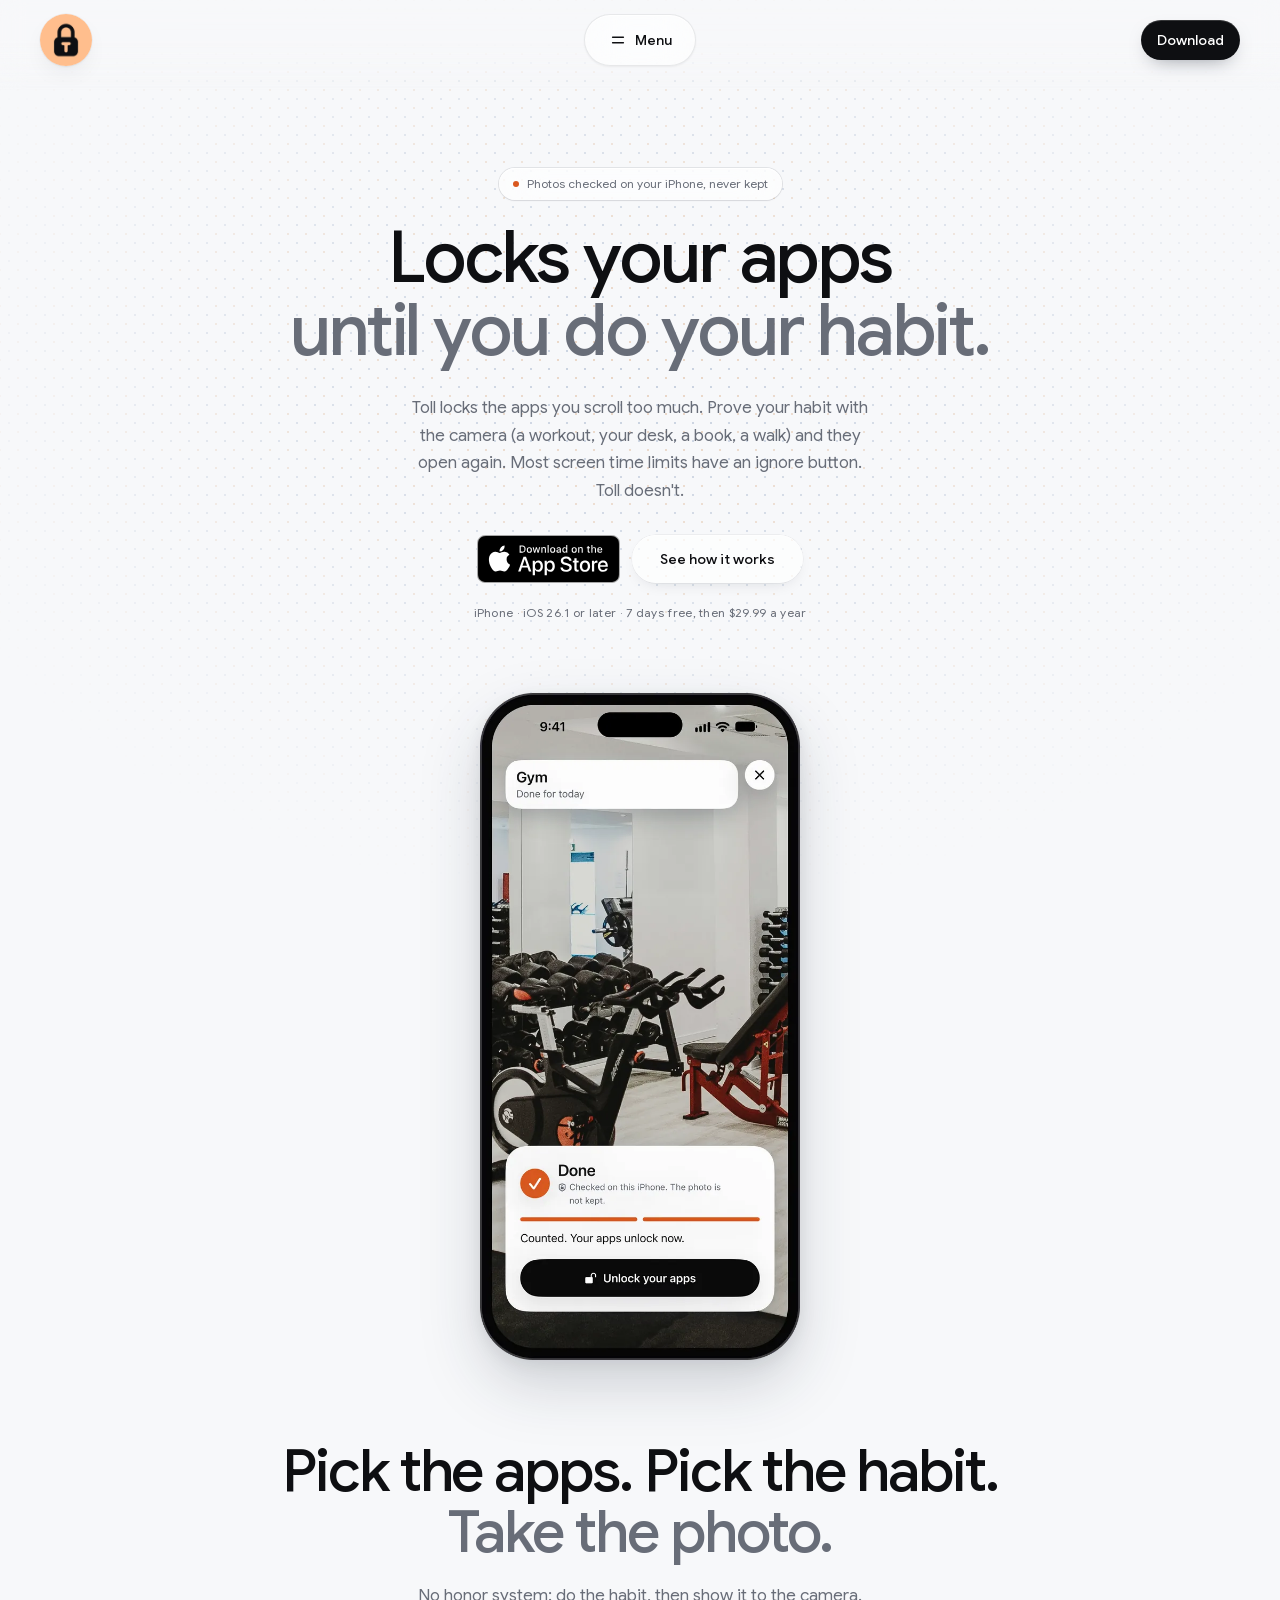
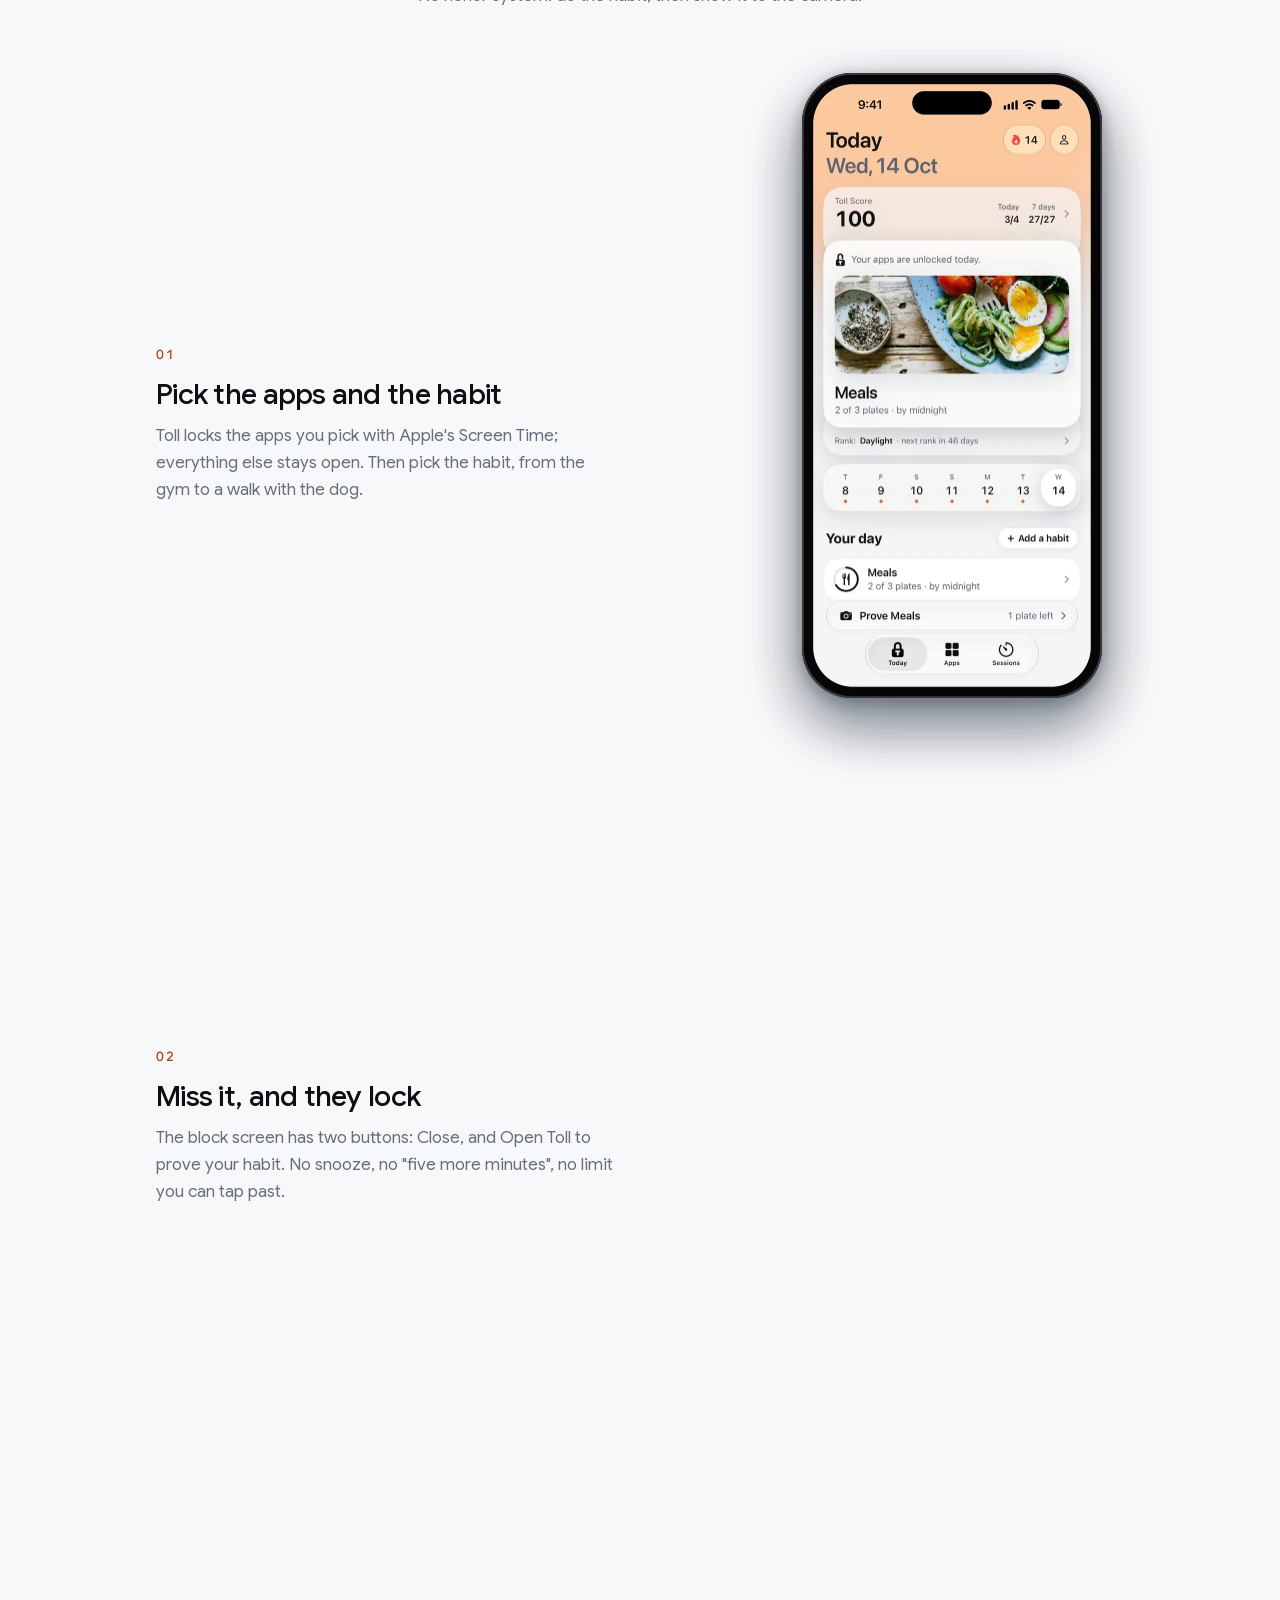
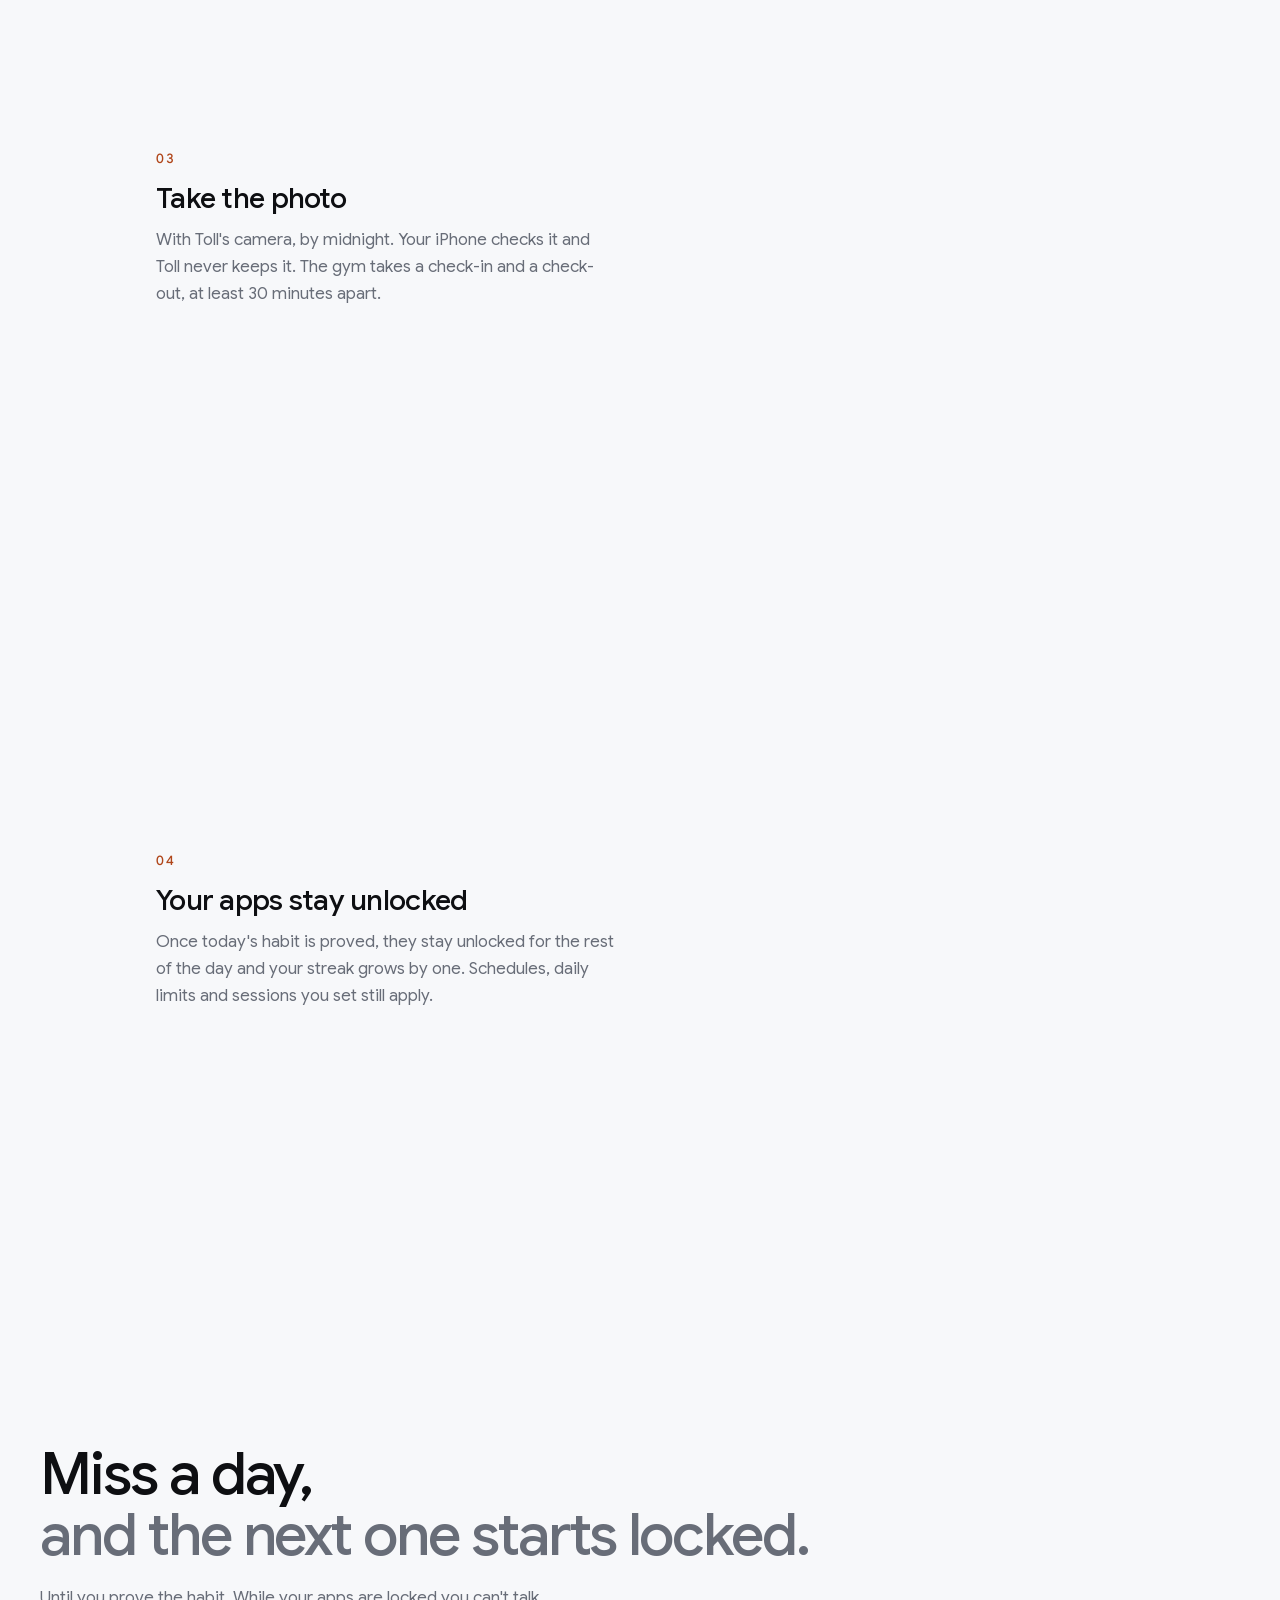
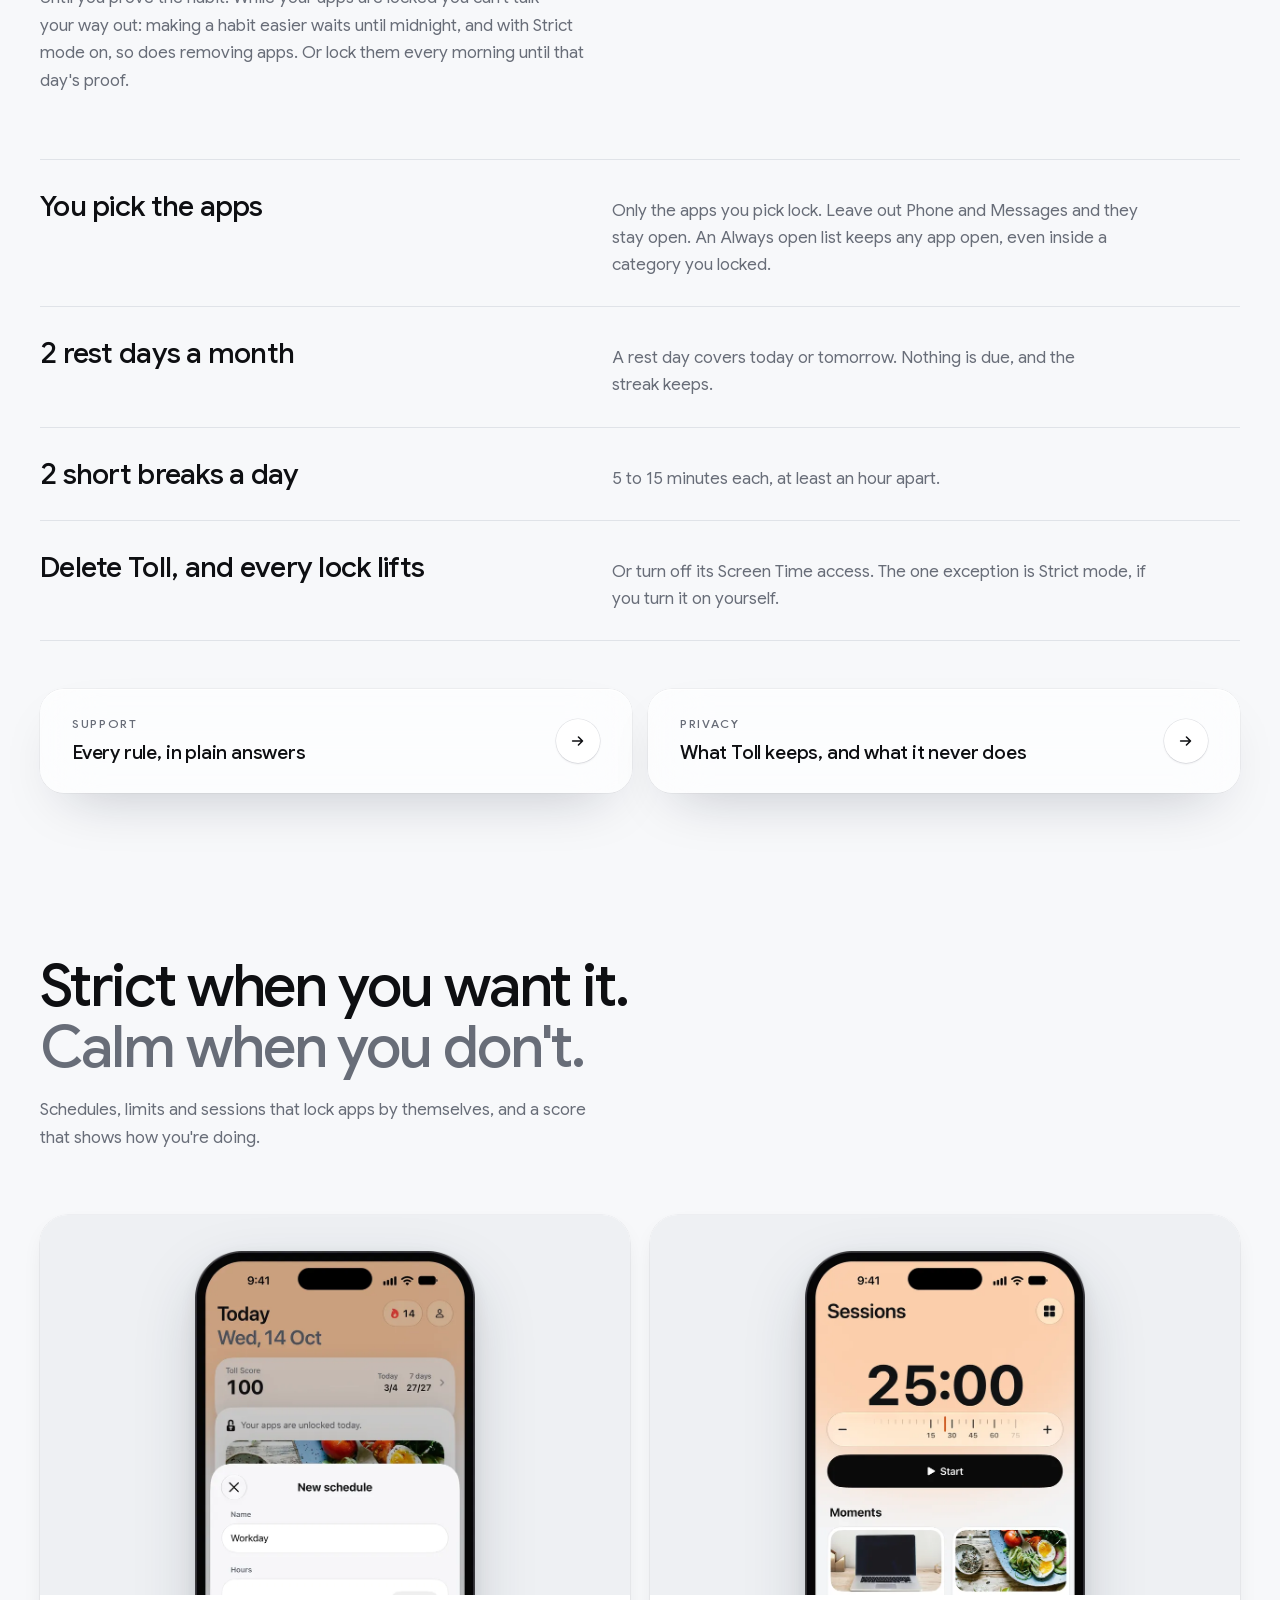
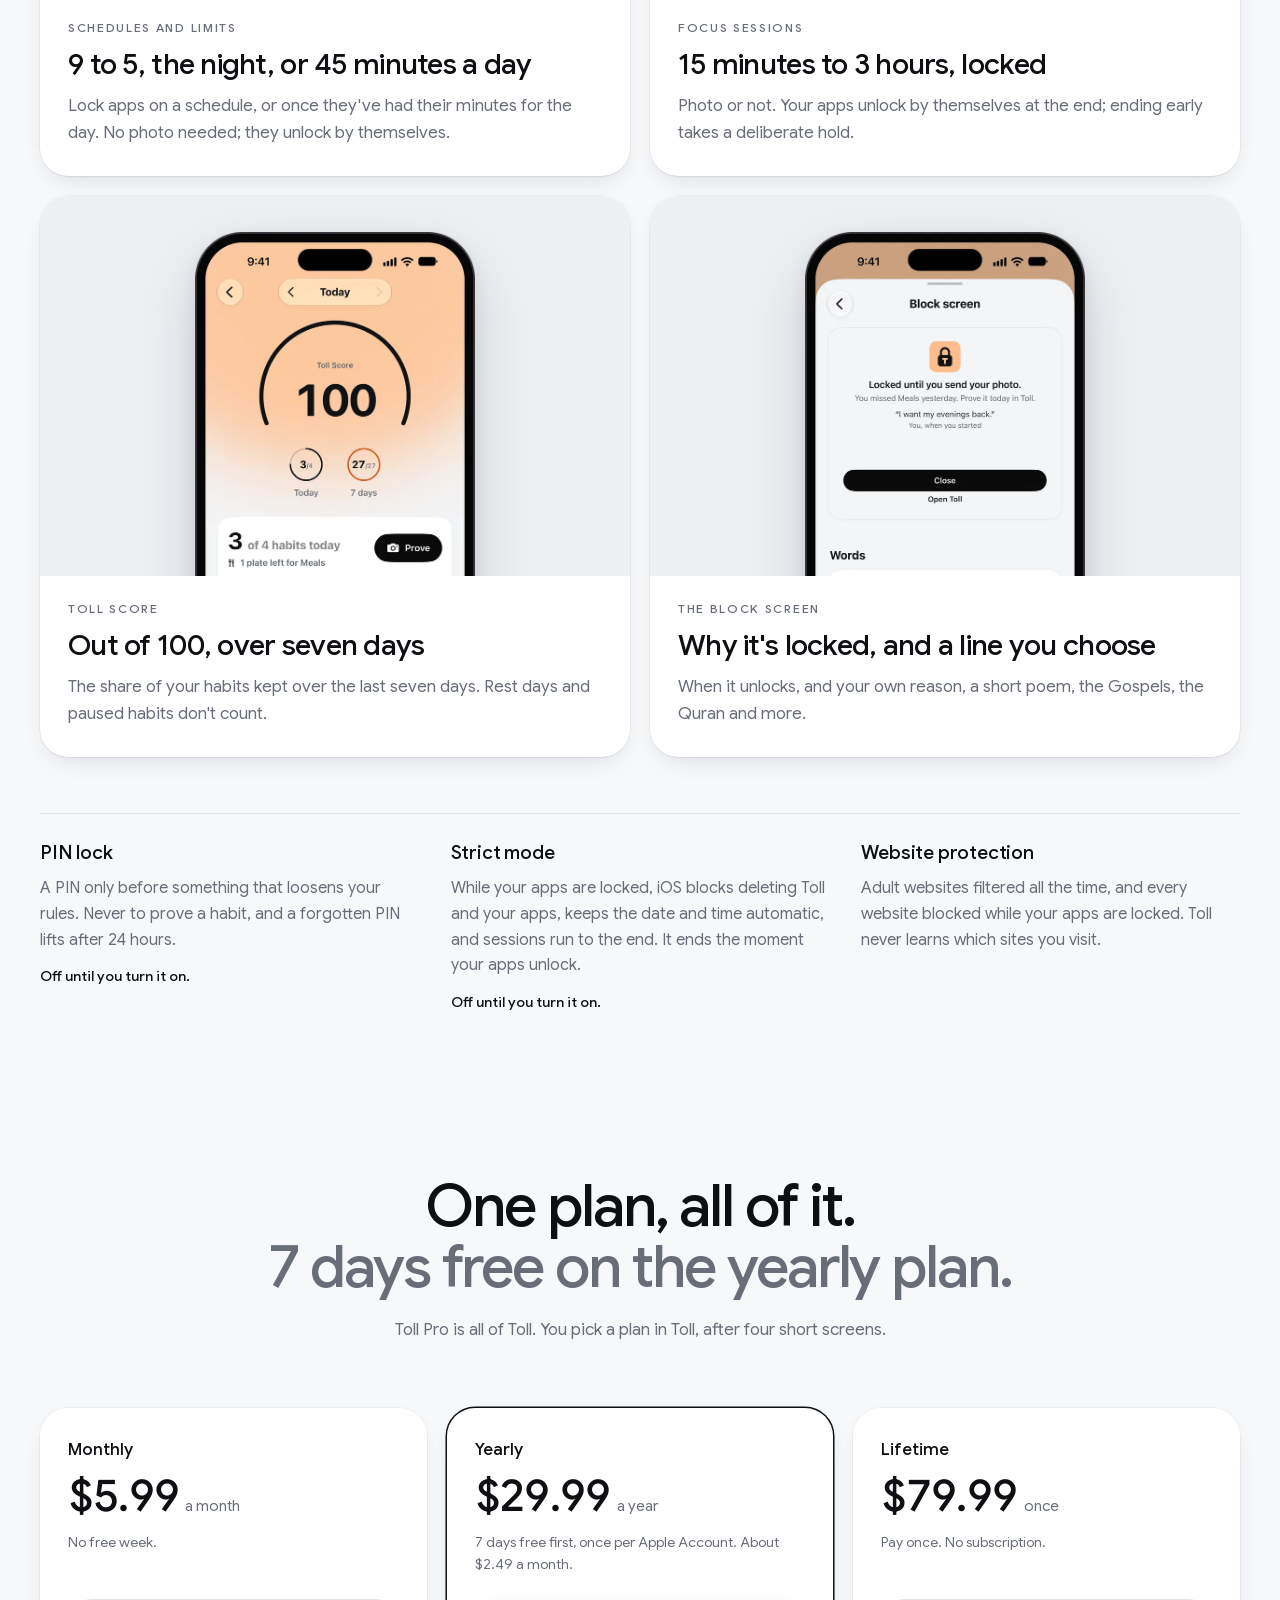
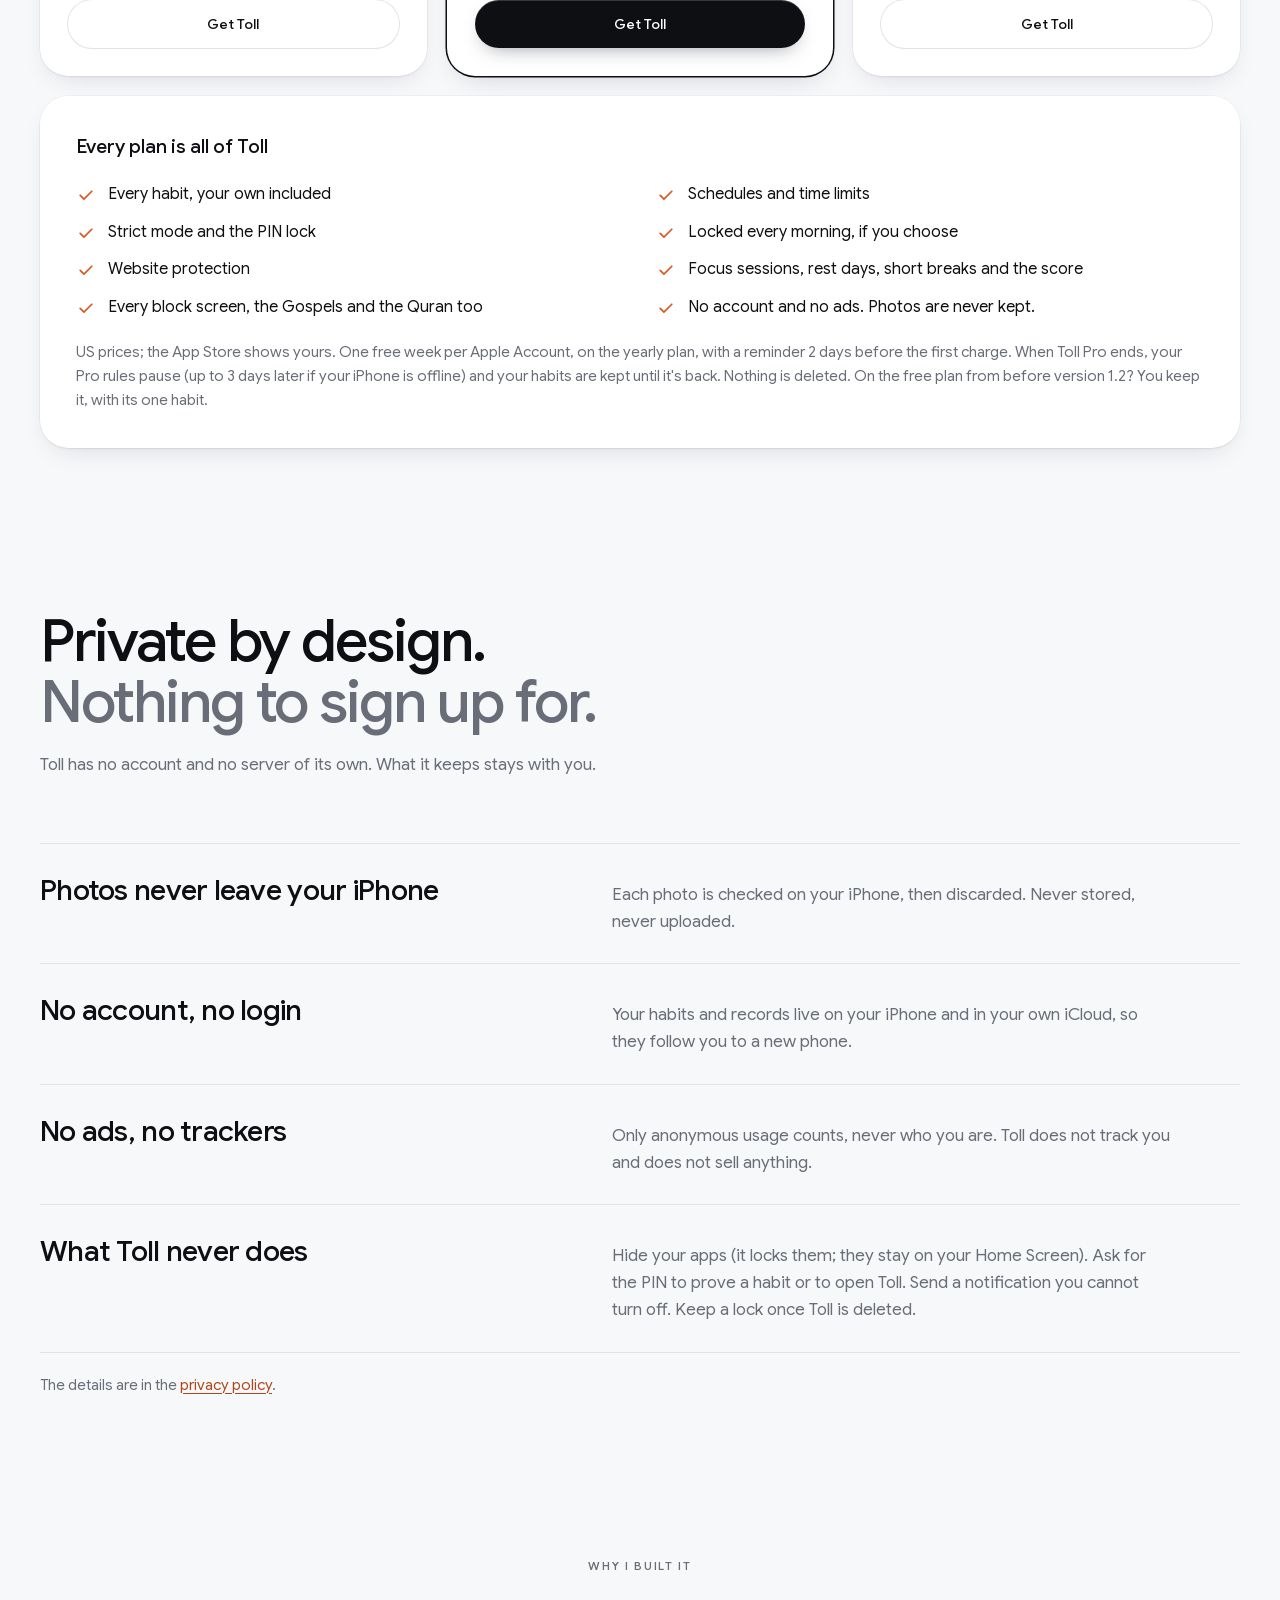
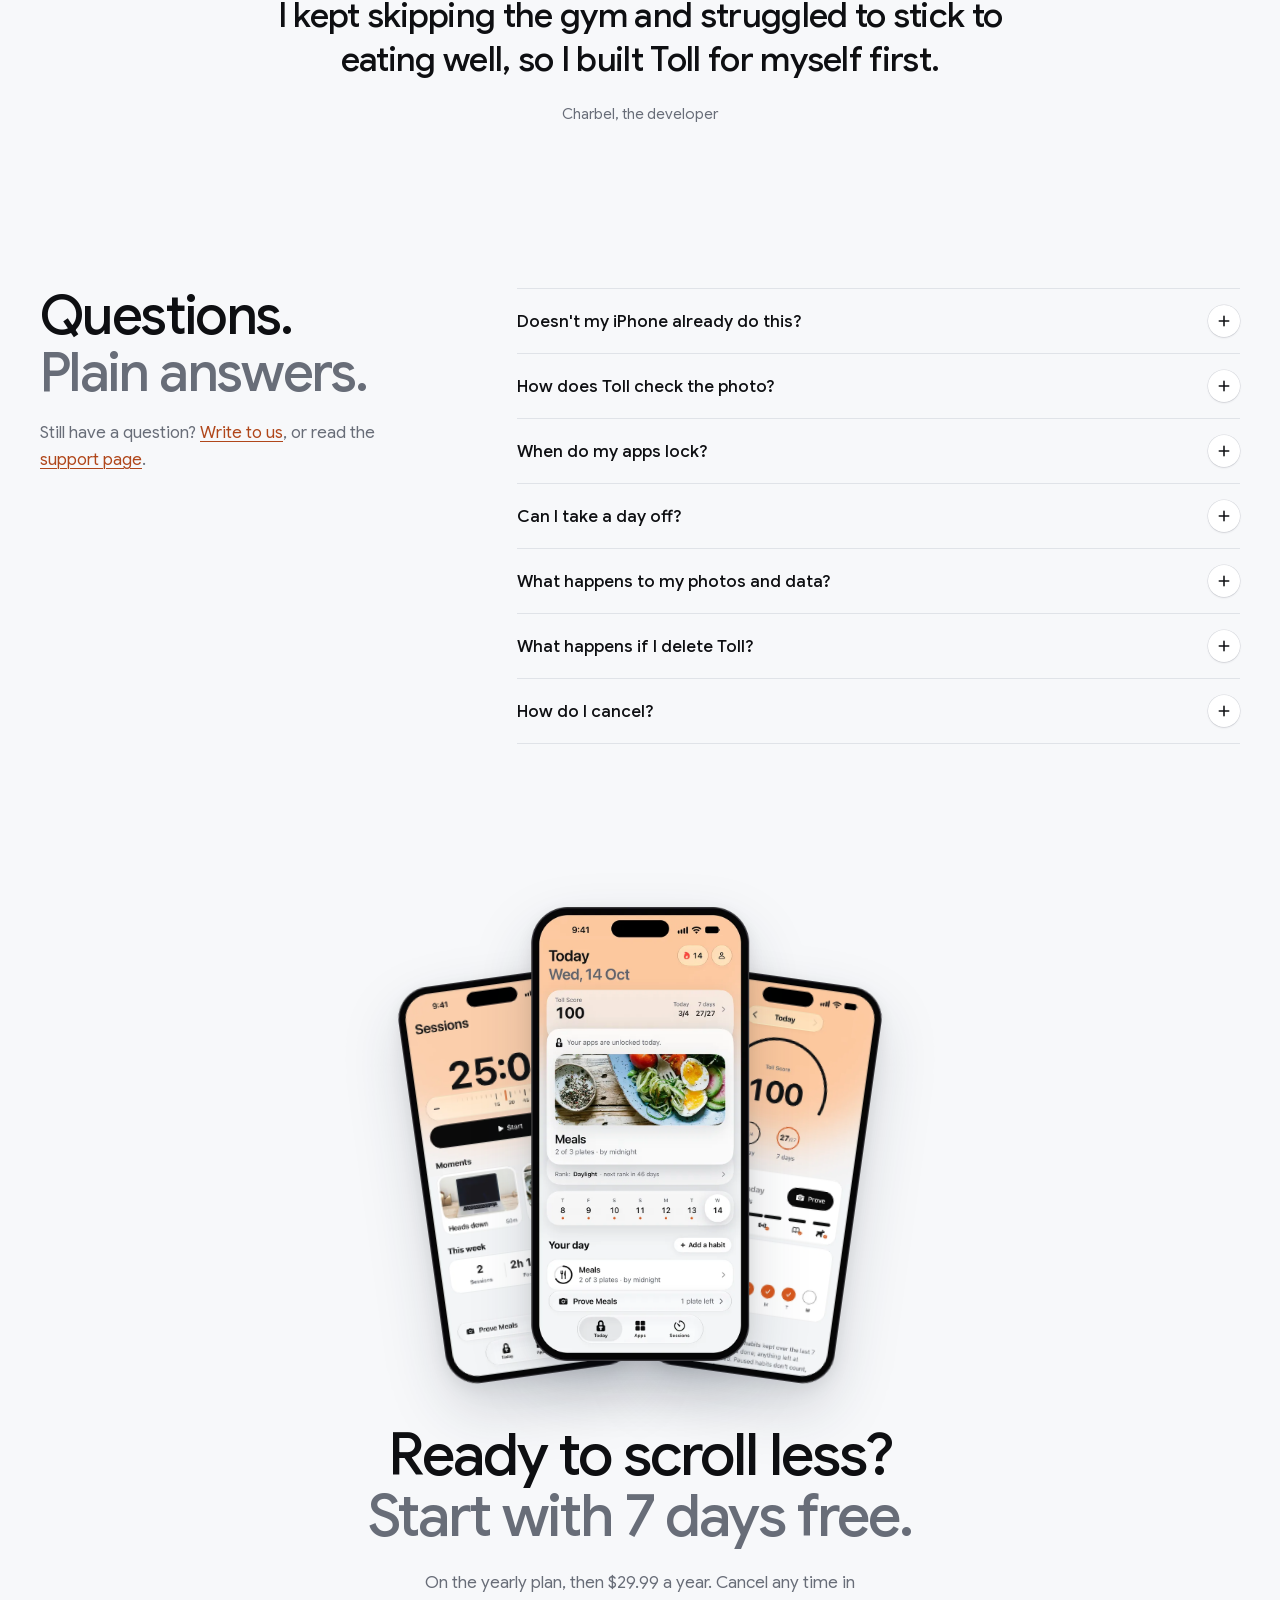
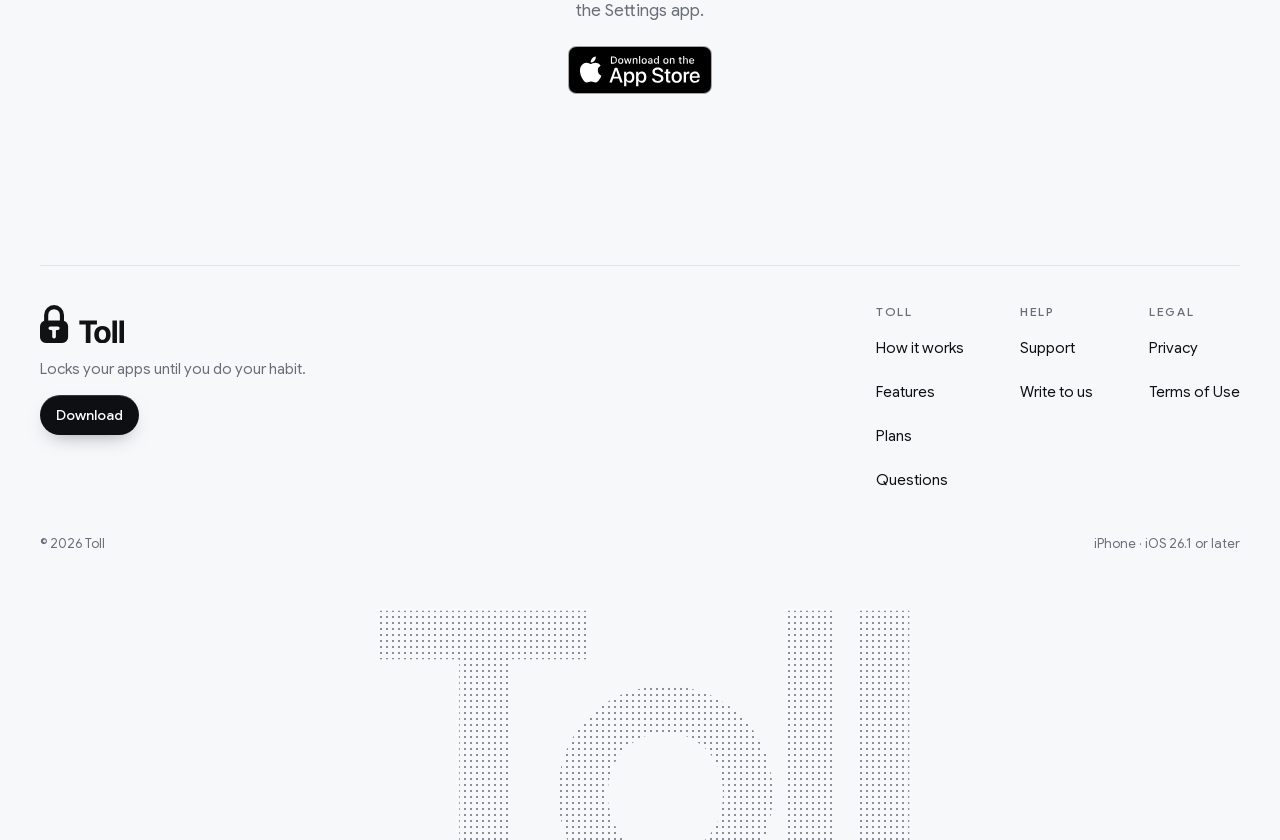
==== commit a72eef73: "Phones: the pinned iPhone story" ====
--- a/index.html
+++ b/index.html
@@ -122,11 +122,21 @@
             </li>
           </ol>
           <div class="story-stage" aria-hidden="true">
-            <div class="stage-phone">
-              <img class="phone s1" src="assets/screens/habits.webp" srcset="assets/screens/habits.webp 600w, assets/screens/habits-840.webp 840w" sizes="300px" width="600" height="1251" loading="lazy" decoding="async" alt="">
-              <img class="phone s2" src="assets/screens/shield.webp" srcset="assets/screens/shield.webp 600w, assets/screens/shield-840.webp 840w" sizes="300px" width="600" height="1251" loading="lazy" decoding="async" alt="">
-              <img class="phone s3" src="assets/screens/checkin.webp" srcset="assets/screens/checkin.webp 600w, assets/screens/checkin-840.webp 840w" sizes="300px" width="600" height="1251" loading="lazy" decoding="async" alt="">
-              <img class="phone s4" src="assets/screens/home.webp" srcset="assets/screens/home.webp 600w, assets/screens/home-840.webp 840w" sizes="300px" width="600" height="1251" loading="lazy" decoding="async" alt="">
+            <div class="stage-pin">
+              <div class="stage-dots"></div>
+              <div class="stage-progress"><span><i></i></span><span><i></i></span><span><i></i></span><span><i></i></span></div>
+              <div class="stage-phone">
+                <img class="phone s1" src="assets/screens/habits.webp" srcset="assets/screens/habits.webp 600w, assets/screens/habits-840.webp 840w" sizes="300px" width="600" height="1251" loading="lazy" decoding="async" alt="">
+                <img class="phone s2" src="assets/screens/shield.webp" srcset="assets/screens/shield.webp 600w, assets/screens/shield-840.webp 840w" sizes="300px" width="600" height="1251" loading="lazy" decoding="async" alt="">
+                <img class="phone s3" src="assets/screens/checkin.webp" srcset="assets/screens/checkin.webp 600w, assets/screens/checkin-840.webp 840w" sizes="300px" width="600" height="1251" loading="lazy" decoding="async" alt="">
+                <img class="phone s4" src="assets/screens/home.webp" srcset="assets/screens/home.webp 600w, assets/screens/home-840.webp 840w" sizes="300px" width="600" height="1251" loading="lazy" decoding="async" alt="">
+              </div>
+              <div class="stage-captions">
+                <div class="stage-cap c1"><p class="step-num">01</p><h3 class="heading">Pick the apps and the habit</h3><p>Toll locks the apps you pick with Apple's Screen Time; everything else stays open. Then pick the habit, from the gym to a walk with the dog.</p></div>
+                <div class="stage-cap c2"><p class="step-num">02</p><h3 class="heading">Miss it, and they lock</h3><p>The block screen has two buttons: Close, and Open Toll to prove your habit. No snooze, no "five more minutes", no limit you can tap past.</p></div>
+                <div class="stage-cap c3"><p class="step-num">03</p><h3 class="heading">Take the photo</h3><p>With Toll's camera, by midnight. Your iPhone checks it and Toll never keeps it. The gym takes a check-in and a check-out, at least 30 minutes apart.</p></div>
+                <div class="stage-cap c4"><p class="step-num">04</p><h3 class="heading">Your apps stay unlocked</h3><p>Once today's habit is proved, they stay unlocked for the rest of the day and your streak grows by one. Schedules, daily limits and sessions you set still apply.</p></div>
+              </div>
             </div>
           </div>
         </div>
--- a/assets/style.css
+++ b/assets/style.css
@@ -229,6 +229,16 @@
 }
 @keyframes stage-in { from { opacity: 0; } to { opacity: 1; } }
 @keyframes stage-rise { from { transform: translateY(72px); } to { transform: none; } }
+@keyframes stage-fill { from { transform: scaleX(0); } to { transform: scaleX(1); } }
+@keyframes stage-drift { to { background-position: 0 -252px, 9px -243px; } }
+@keyframes cap-in { from { opacity: 0; transform: translateY(14px); } to { opacity: 1; transform: none; } }
+@keyframes cap-out { from { opacity: 1; transform: none; } to { opacity: 0; transform: translateY(-14px); } }
+@keyframes cap-in-out { 0% { opacity: 0; transform: translateY(14px); } 20%, 80% { opacity: 1; transform: none; } 100% { opacity: 0; transform: translateY(-14px); } }
+.stage-pin { position: relative; isolation: isolate; }
+.stage-phone .phone { position: absolute; inset: 0; --pw: 100%; }
+.stage-dots, .stage-progress, .stage-captions { display: none; }
+
+/* Desktop: the steps go by on the left, the phone stays on the right and shows each step's screen. */
 @supports (timeline-scope: --s1) and (animation-timeline: view()) {
   @media (min-width: 960px) and (prefers-reduced-motion: no-preference) {
     .story-grid { display: grid; grid-template-columns: minmax(0, 1fr) minmax(0, 1fr); gap: 48px; timeline-scope: --s1, --s2, --s3, --s4; }
@@ -240,17 +250,64 @@
     .story-step:nth-child(3) { view-timeline-name: --s3; }
     .story-step:nth-child(4) { view-timeline-name: --s4; }
     .story-stage { display: block; }
+    .stage-pin { --ph: min(625px, calc(100svh - 150px)); position: sticky; top: calc((100svh - var(--ph)) / 2 + 30px); }
     .stage-phone {
-      --ph: min(625px, calc(100svh - 150px));
-      position: sticky; top: calc((100svh - var(--ph)) / 2 + 30px);
-      width: calc(var(--ph) * 600 / 1251); height: var(--ph); margin-inline: auto;
+      position: relative; width: calc(var(--ph) * 600 / 1251); height: var(--ph); margin-inline: auto;
       animation: stage-rise linear both; animation-timeline: --s1; animation-range: entry 0% entry 60%;
     }
-    .stage-phone .phone { position: absolute; inset: 0; --pw: 100%; }
     .stage-phone .s2, .stage-phone .s3, .stage-phone .s4 { animation: stage-in linear both; animation-range: cover 33% cover 45%; }
     .stage-phone .s2 { animation-timeline: --s2; }
     .stage-phone .s3 { animation-timeline: --s3; }
     .stage-phone .s4 { animation-timeline: --s4; }
+  }
+}
+
+/* Phones: the phone is pinned to the screen while the story scrolls by underneath. Its screen
+   changes at each quarter of the scroll, the caption under it follows, the bar at the top fills
+   step by step, and the dots behind it move at their own pace (the depth). The steps' own text
+   stays in the page for screen readers; the pinned copy is hidden from them. */
+@supports (view-timeline-name: --a) and (animation-timeline: view()) {
+  @media (max-width: 959px) and (prefers-reduced-motion: no-preference) {
+    .story .head { margin-bottom: 0; }
+    .story-grid { display: grid; view-timeline-name: --story; }
+    .story-steps, .story-stage { grid-area: 1 / 1; }
+    .story-steps { gap: 0; max-width: none; margin: 0; }
+    .story-step { height: 80svh; }
+    .story-step .step-phone { display: none; }
+    .story-step .step-text { position: absolute; width: 1px; height: 1px; overflow: hidden; clip: rect(0 0 0 0); white-space: nowrap; }
+    .story-stage { display: block; }
+    .stage-pin {
+      position: sticky; top: 0; height: 100svh;
+      display: grid; grid-template-rows: auto minmax(0, 1fr) auto; justify-items: center; gap: 18px;
+      padding: calc(env(safe-area-inset-top, 0px) + 84px) 0 calc(env(safe-area-inset-bottom, 0px) + 20px);
+    }
+    .stage-dots {
+      display: block; position: absolute; inset: 0; z-index: -1; pointer-events: none;
+      background-image: radial-gradient(circle at center, var(--dot-a) 1px, transparent 1.4px), radial-gradient(circle at center, var(--dot-b) 1px, transparent 1.4px);
+      background-size: 18px 18px, 18px 18px; background-position: 0 0, 9px 9px; opacity: .42;
+      -webkit-mask-image: radial-gradient(72% 46% at 50% 44%, #000 0%, transparent 100%); mask-image: radial-gradient(72% 46% at 50% 44%, #000 0%, transparent 100%);
+      animation: stage-drift linear both; animation-timeline: --story; animation-range: cover 0% cover 100%;
+    }
+    .stage-progress { display: flex; gap: 6px; width: min(220px, 58vw); }
+    .stage-progress span { flex: 1; height: 3px; border-radius: 3px; background: var(--hairline); overflow: hidden; }
+    .stage-progress i { display: block; height: 100%; background: var(--ink); transform-origin: left center; animation: stage-fill linear both; animation-timeline: --story; }
+    .stage-progress span:nth-child(1) i { animation-range: contain 0% contain 25%; }
+    .stage-progress span:nth-child(2) i { animation-range: contain 25% contain 50%; }
+    .stage-progress span:nth-child(3) i { animation-range: contain 50% contain 75%; }
+    .stage-progress span:nth-child(4) i { animation-range: contain 75% contain 100%; }
+    .stage-phone { position: relative; height: 100%; max-width: 72vw; aspect-ratio: 600 / 1251; animation: stage-rise linear both; animation-timeline: --story; animation-range: entry 0% entry 70%; }
+    .stage-phone .s2, .stage-phone .s3, .stage-phone .s4 { animation: stage-in linear both; animation-timeline: --story; }
+    .stage-phone .s2 { animation-range: contain 22% contain 28%; }
+    .stage-phone .s3 { animation-range: contain 47% contain 53%; }
+    .stage-phone .s4 { animation-range: contain 72% contain 78%; }
+    .stage-captions { display: grid; width: min(100% - 2 * var(--gutter), 460px); min-height: 150px; }
+    .stage-cap { grid-area: 1 / 1; display: grid; gap: 6px; align-content: start; justify-items: center; text-align: center; animation: linear both; animation-timeline: --story; }
+    .stage-cap .heading { font-size: 22px; }
+    .stage-cap p:last-child { font-size: 15px; line-height: 1.55; color: var(--ink-2); }
+    .stage-cap.c1 { animation-name: cap-out; animation-range: contain 21% contain 27%; }
+    .stage-cap.c2 { animation-name: cap-in-out; animation-range: contain 23% contain 52%; }
+    .stage-cap.c3 { animation-name: cap-in-out; animation-range: contain 48% contain 77%; }
+    .stage-cap.c4 { animation-name: cap-in; animation-range: contain 73% contain 79%; }
   }
 }
 
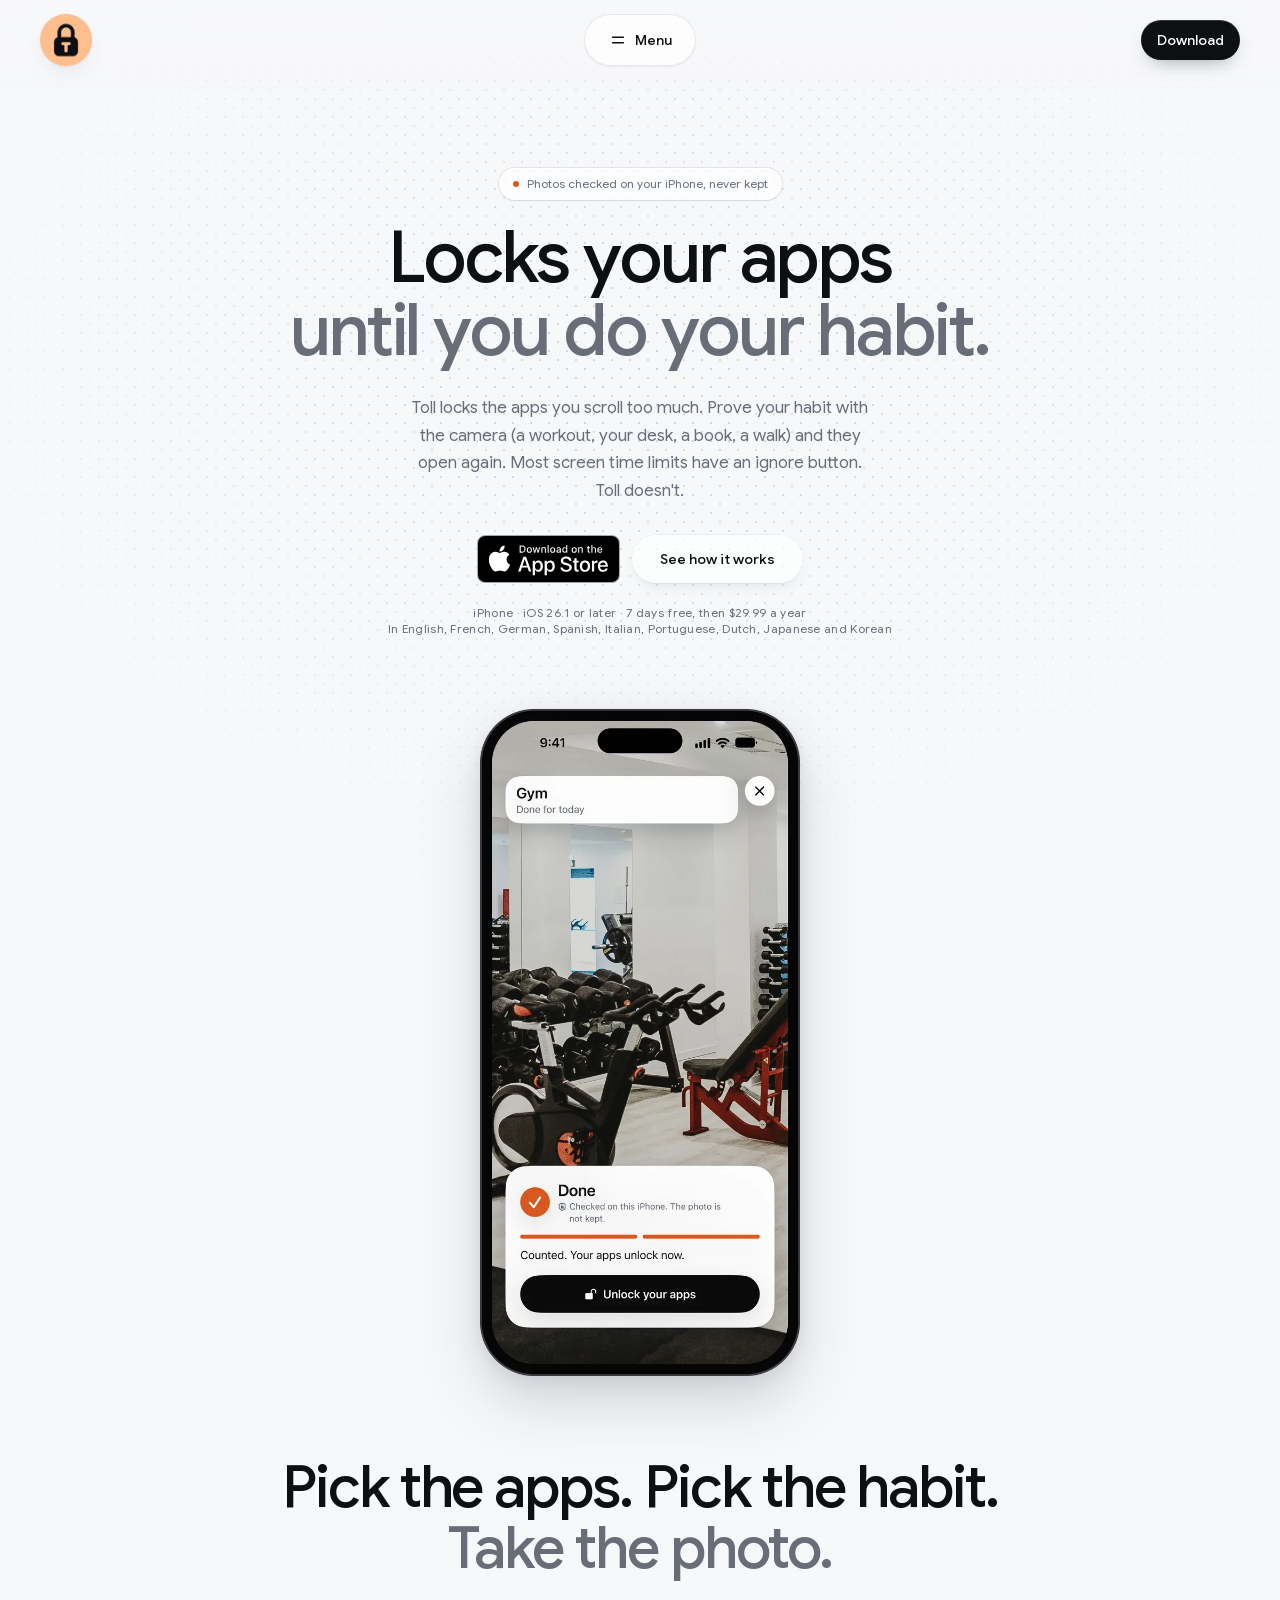
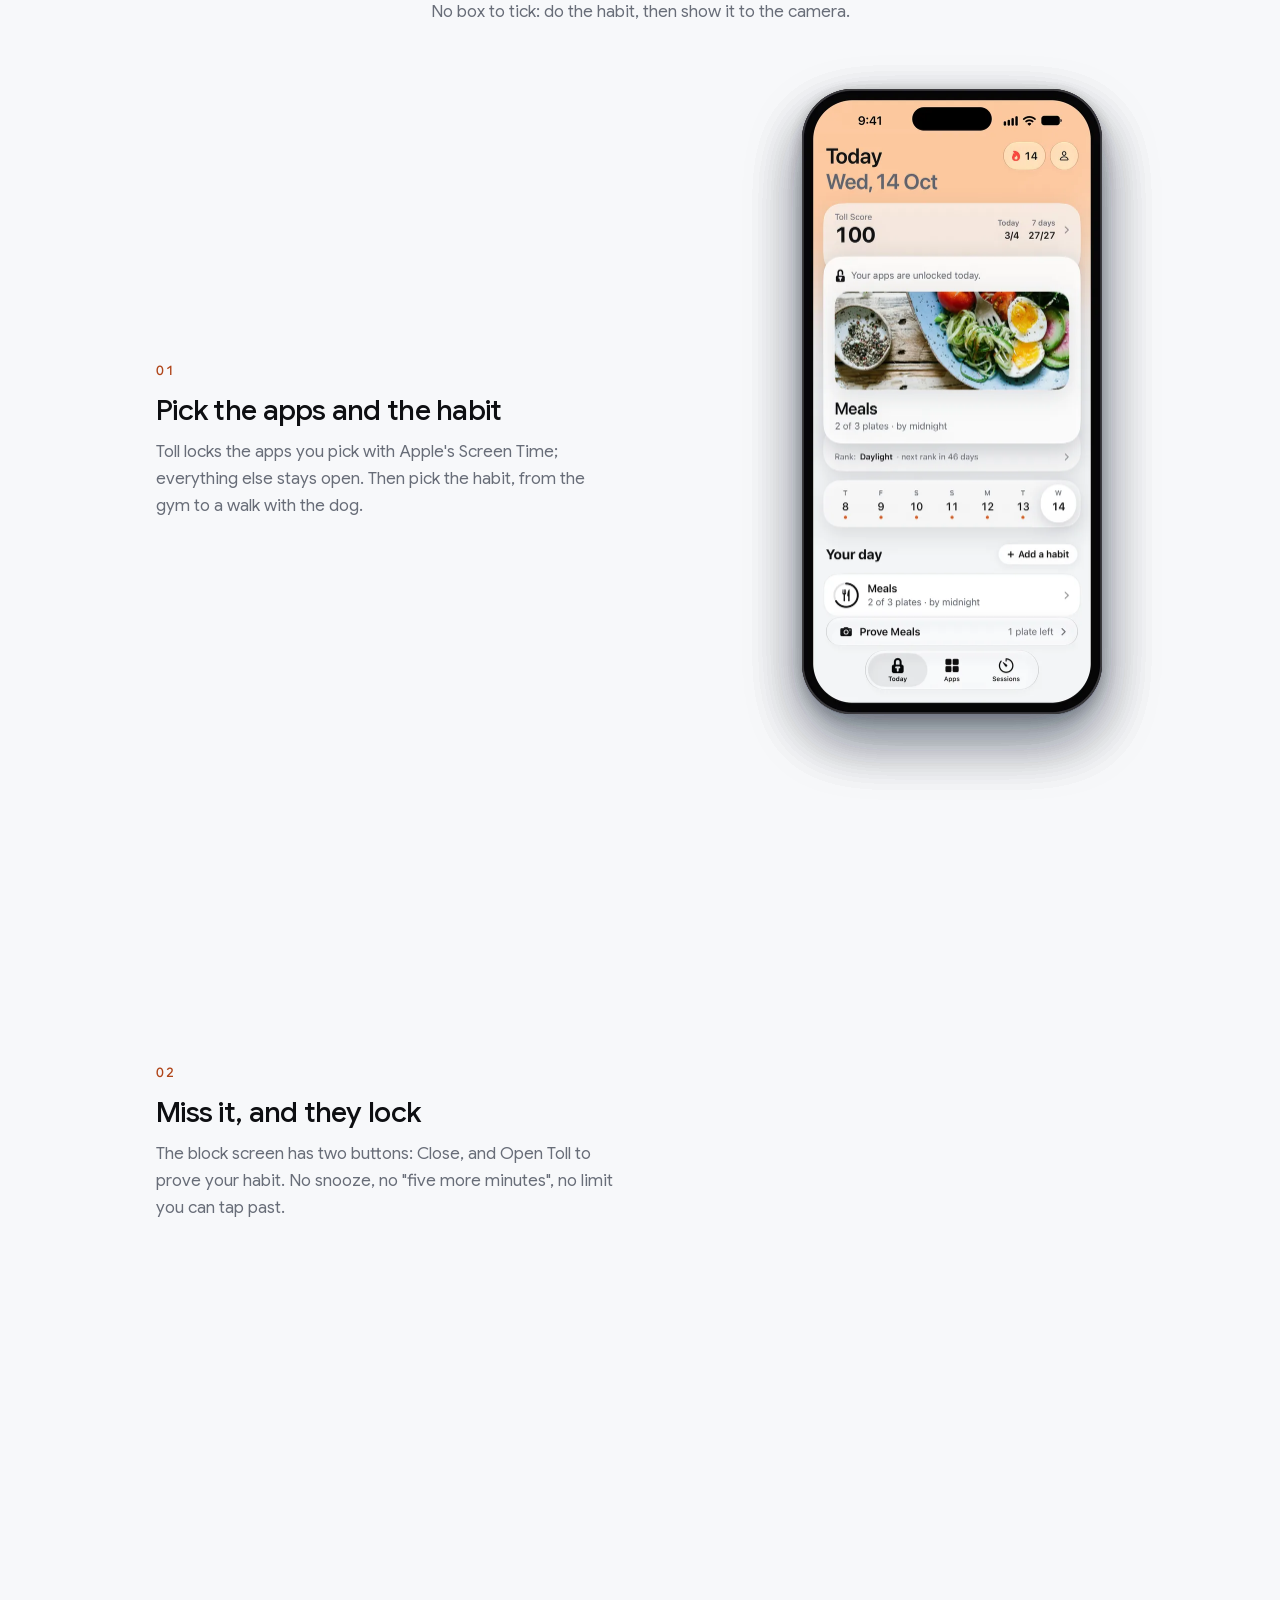
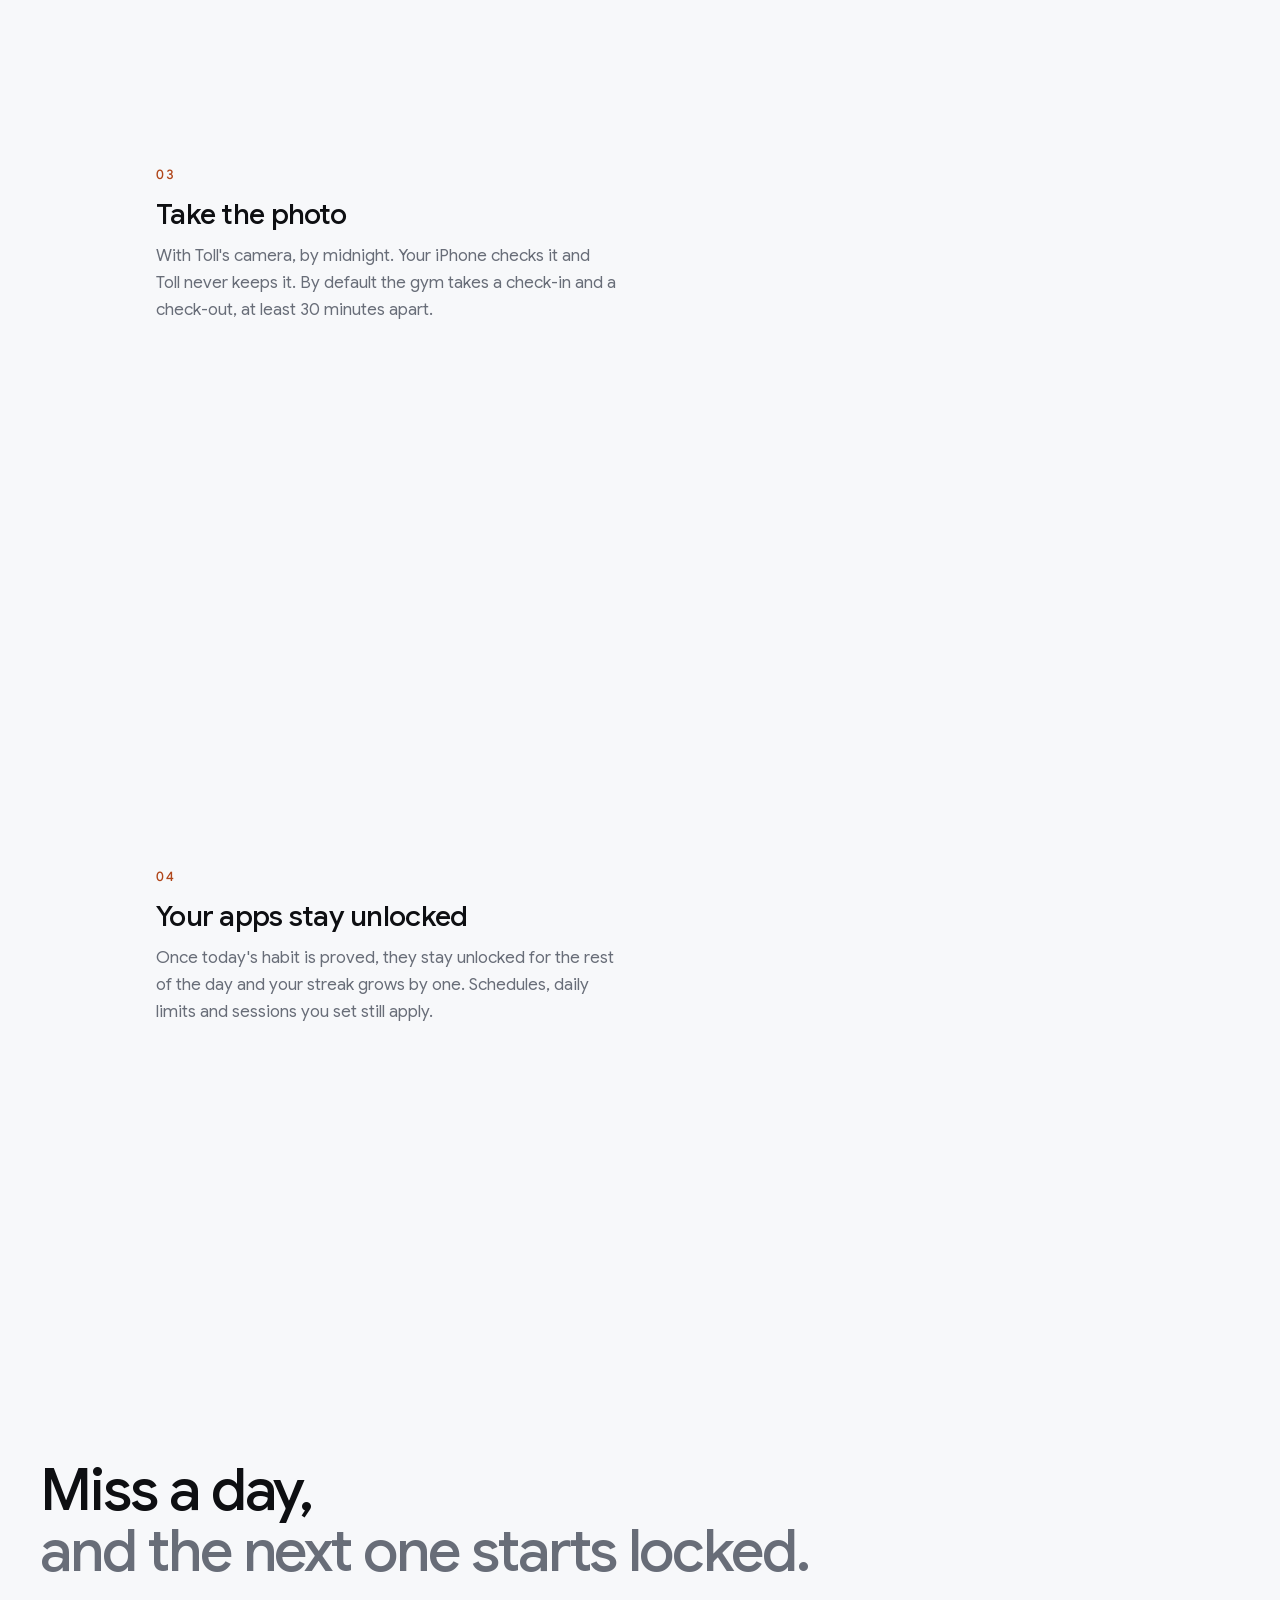
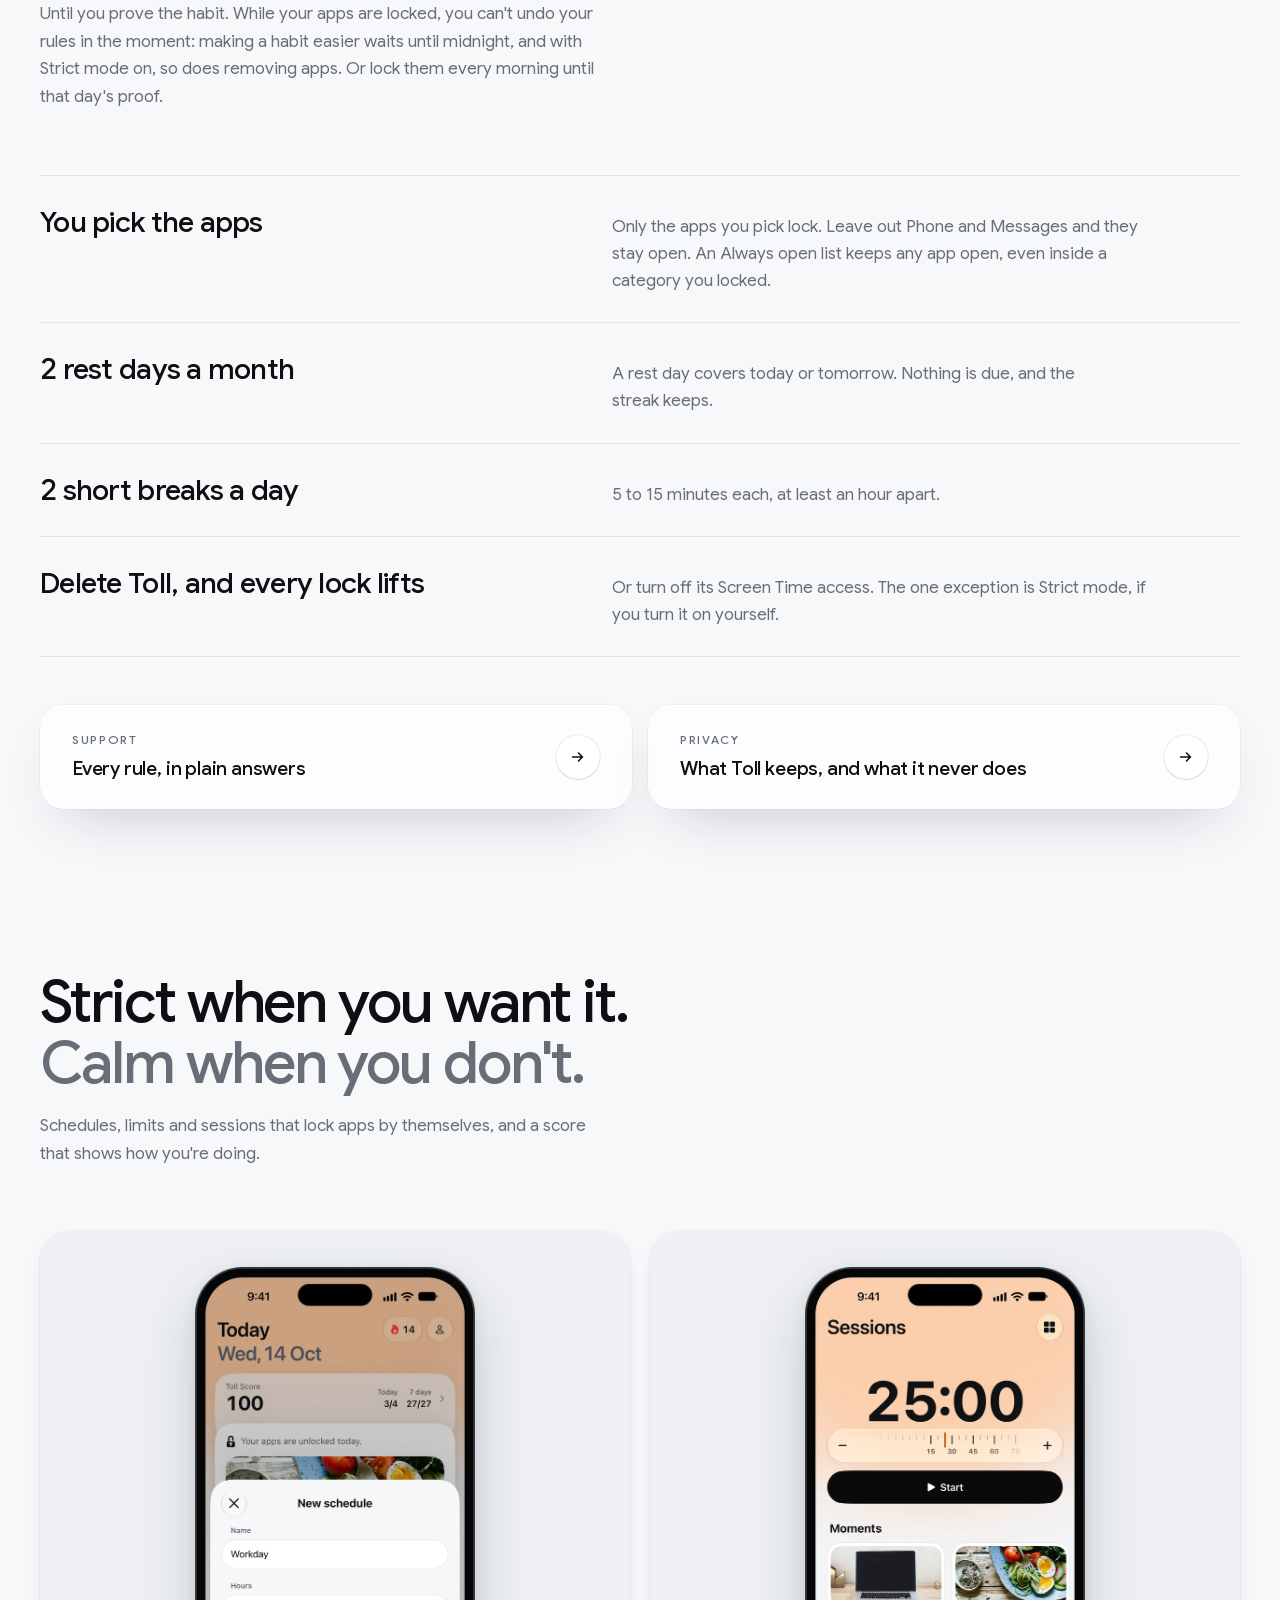
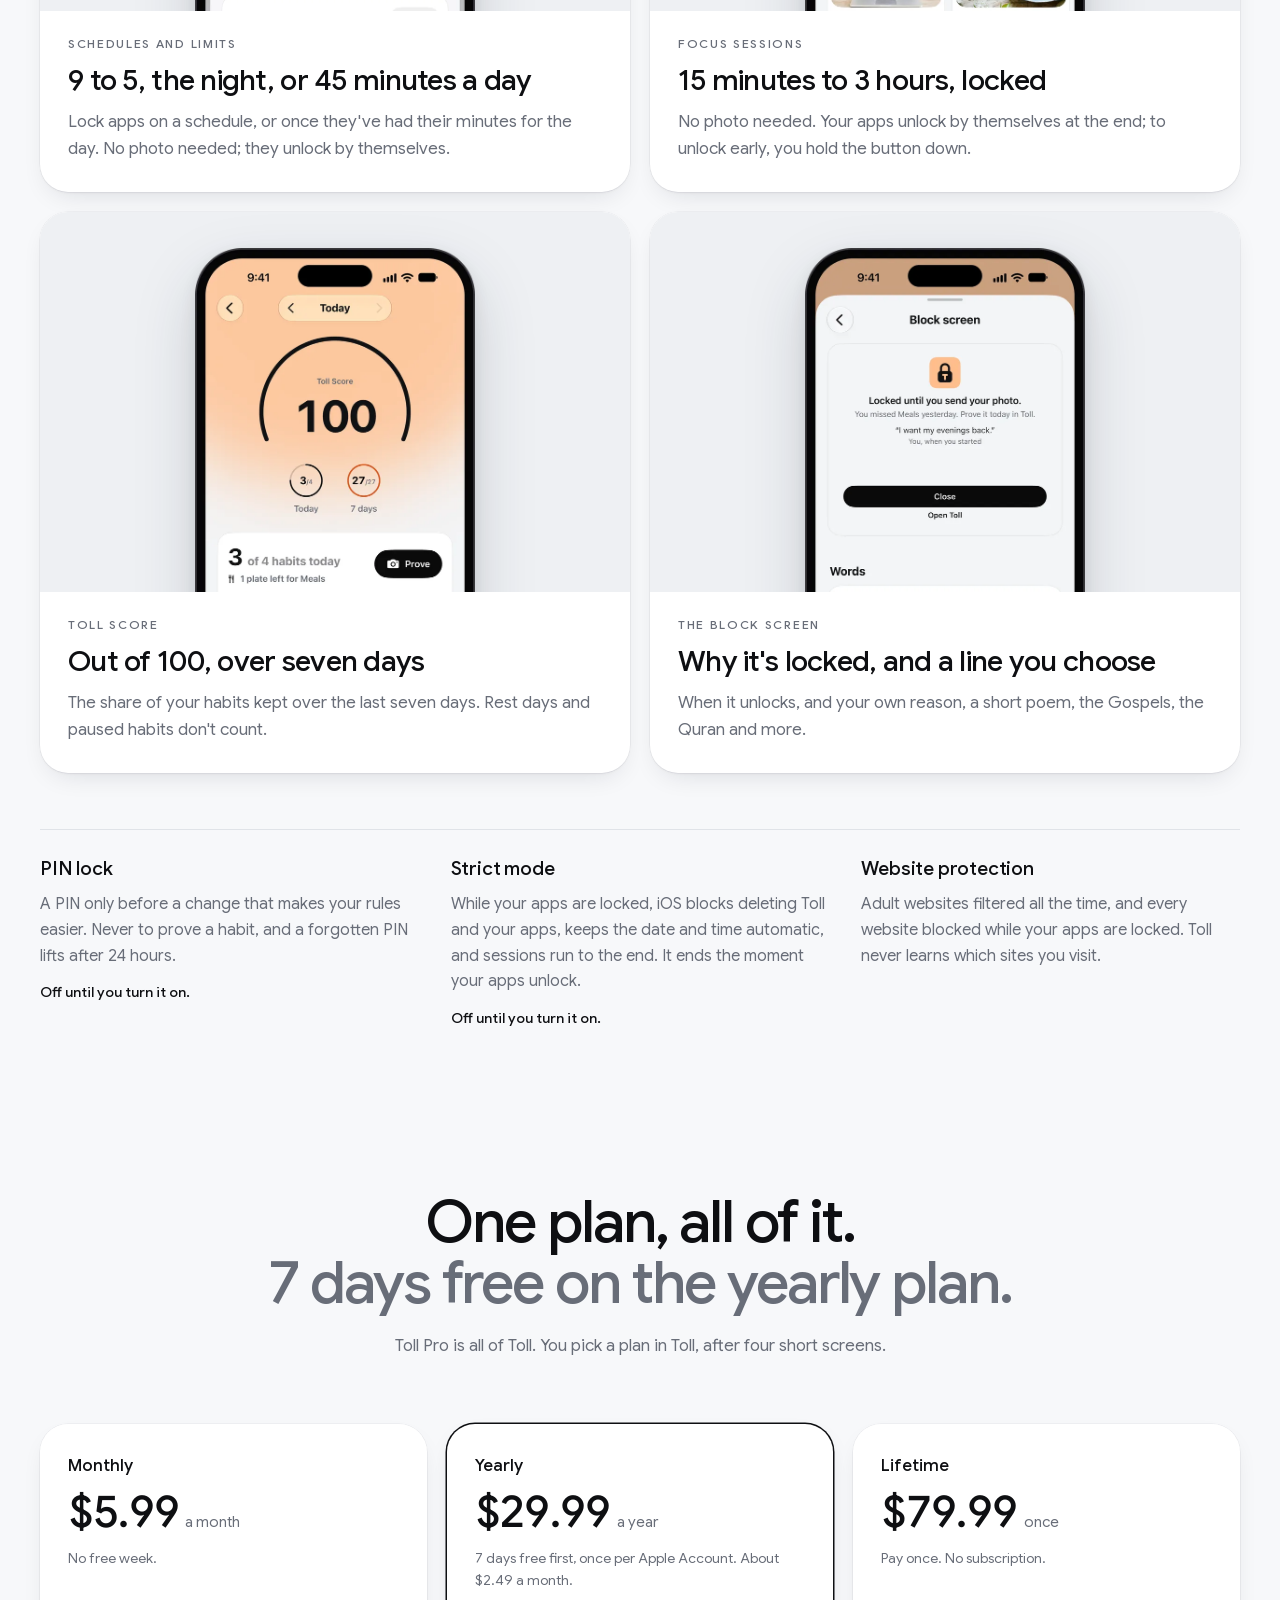
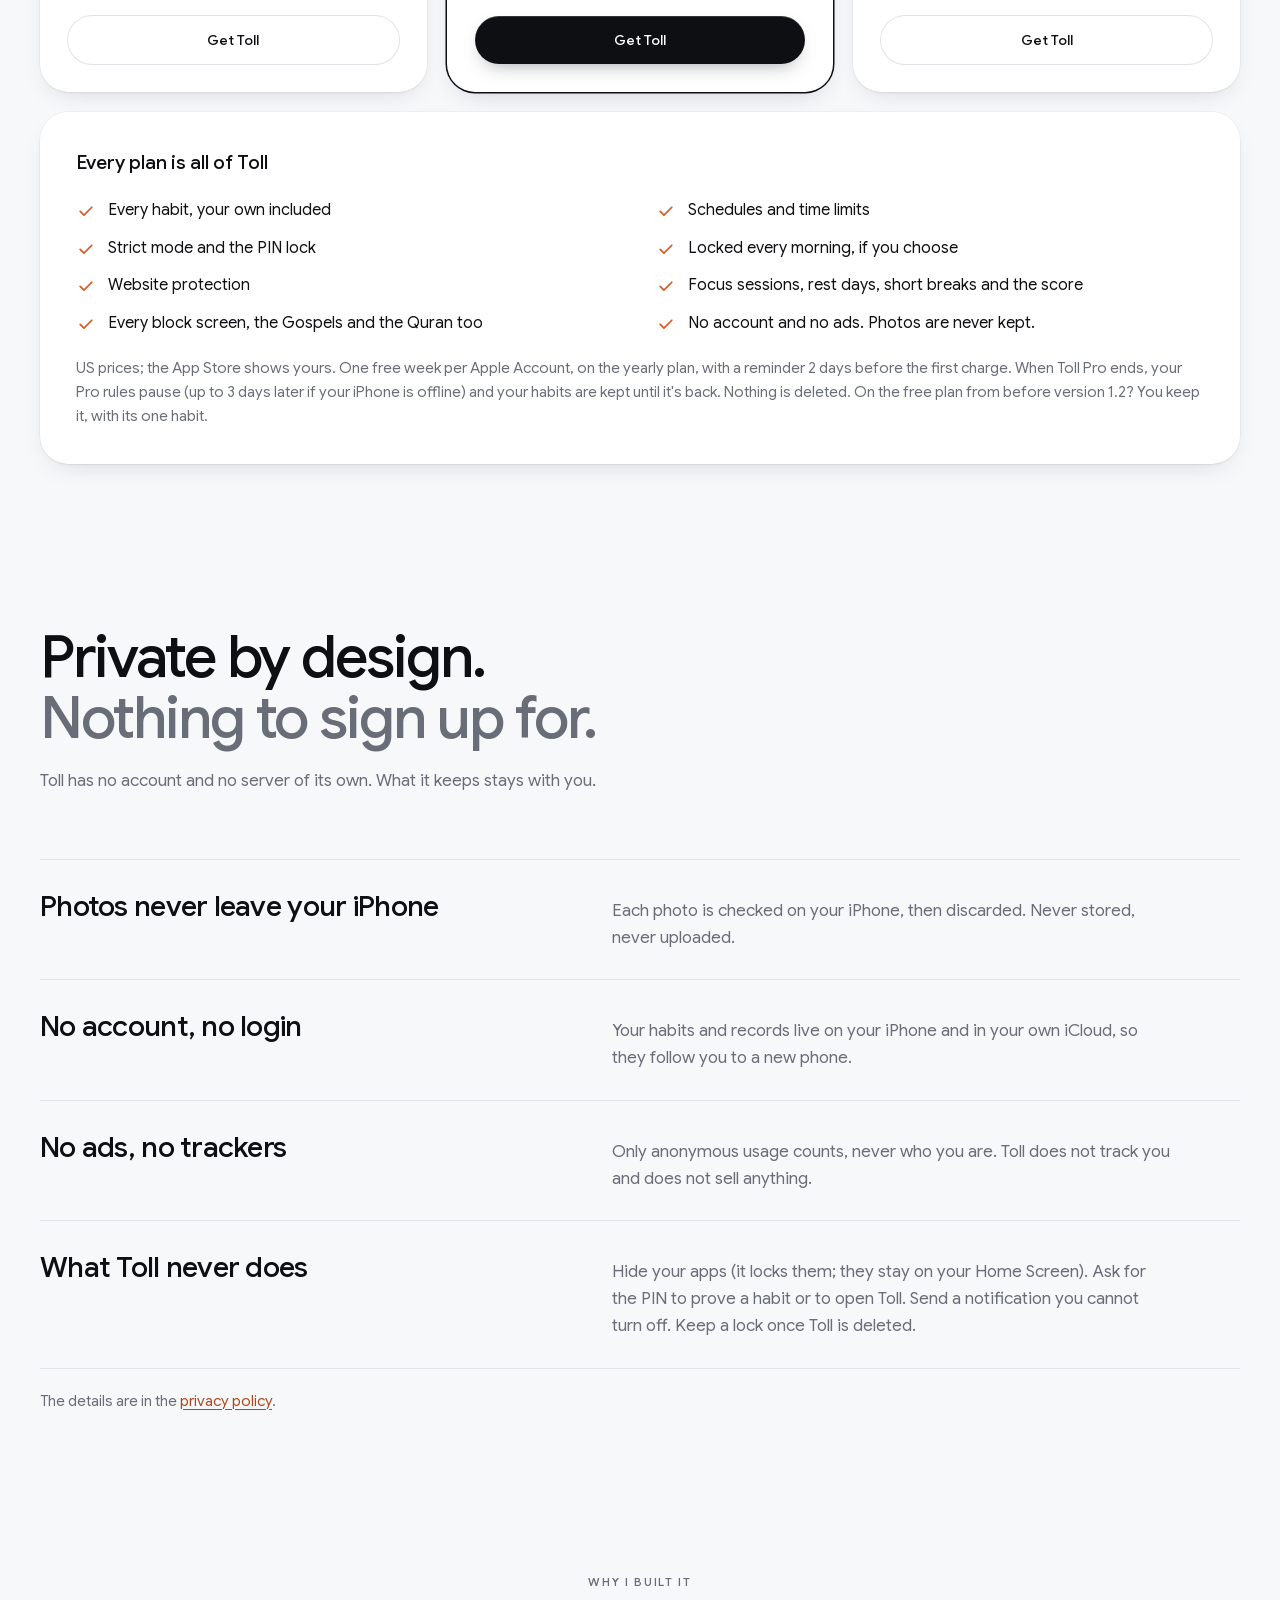
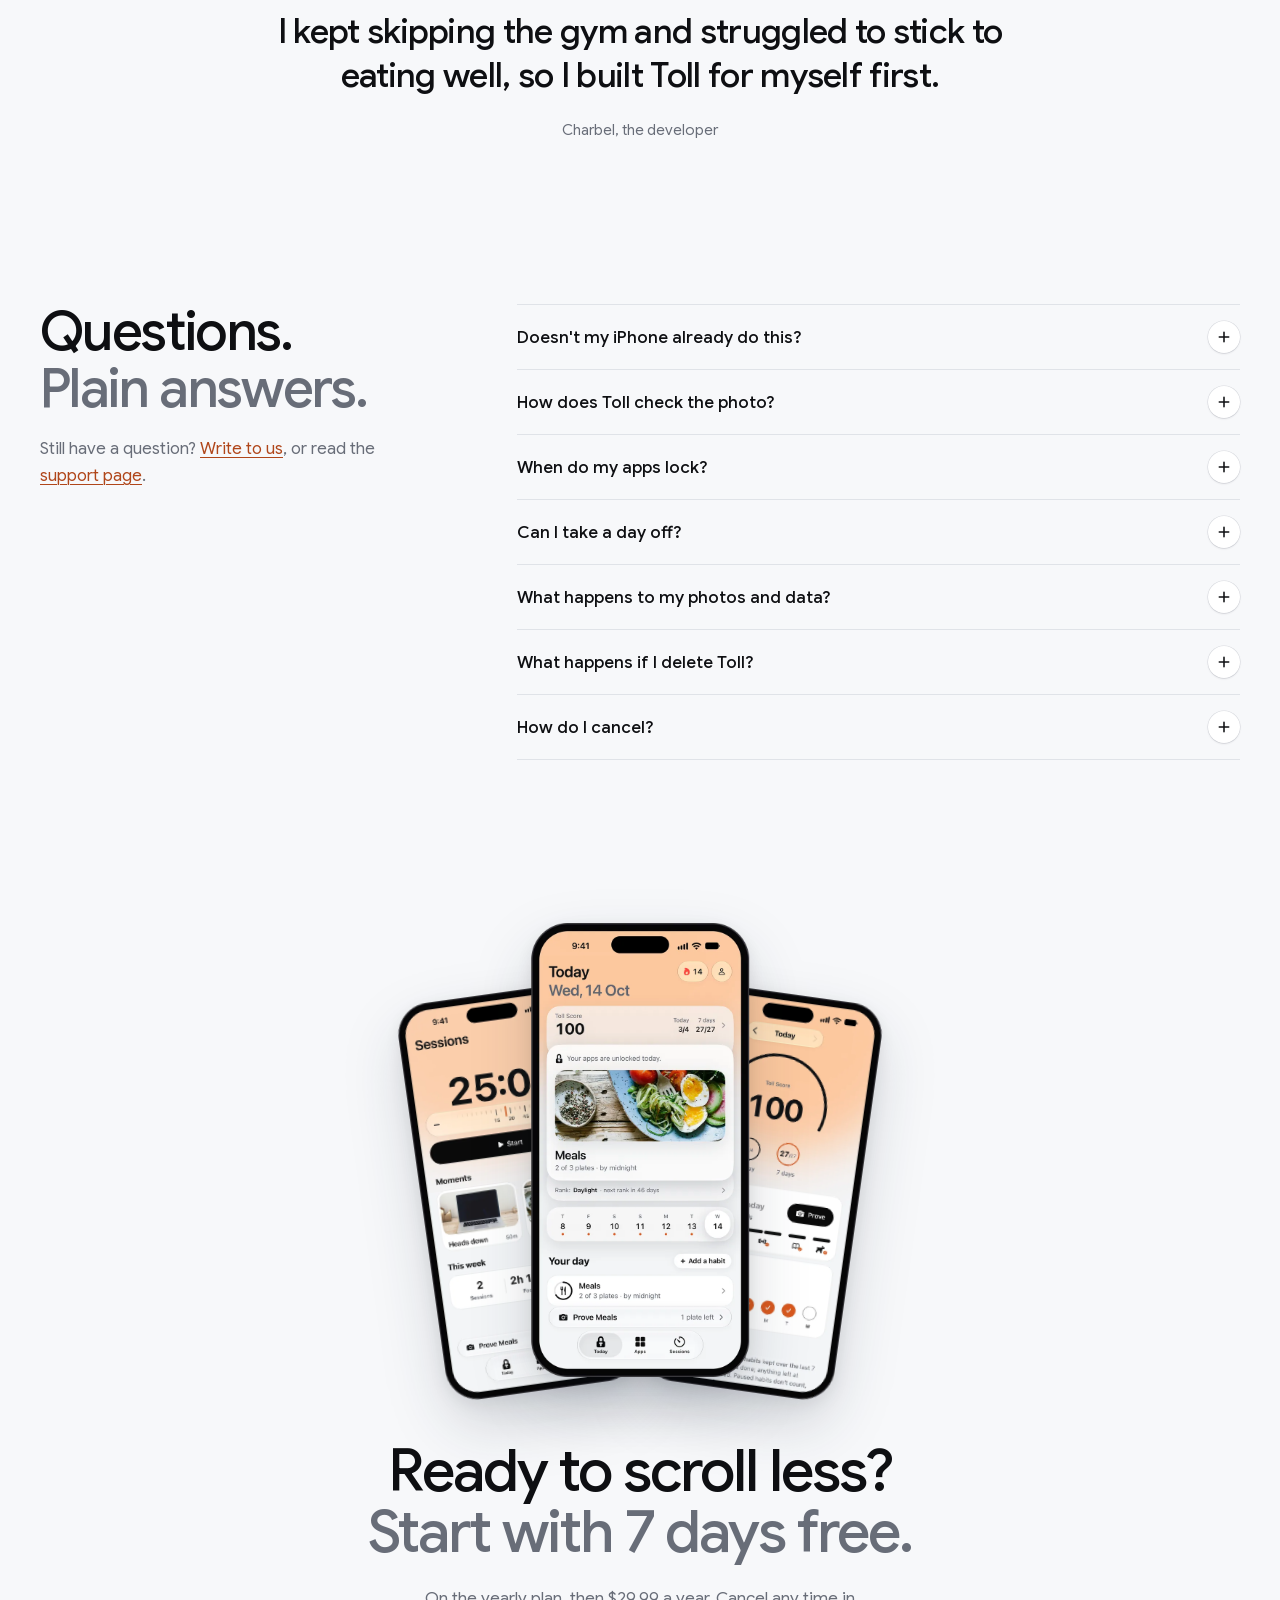
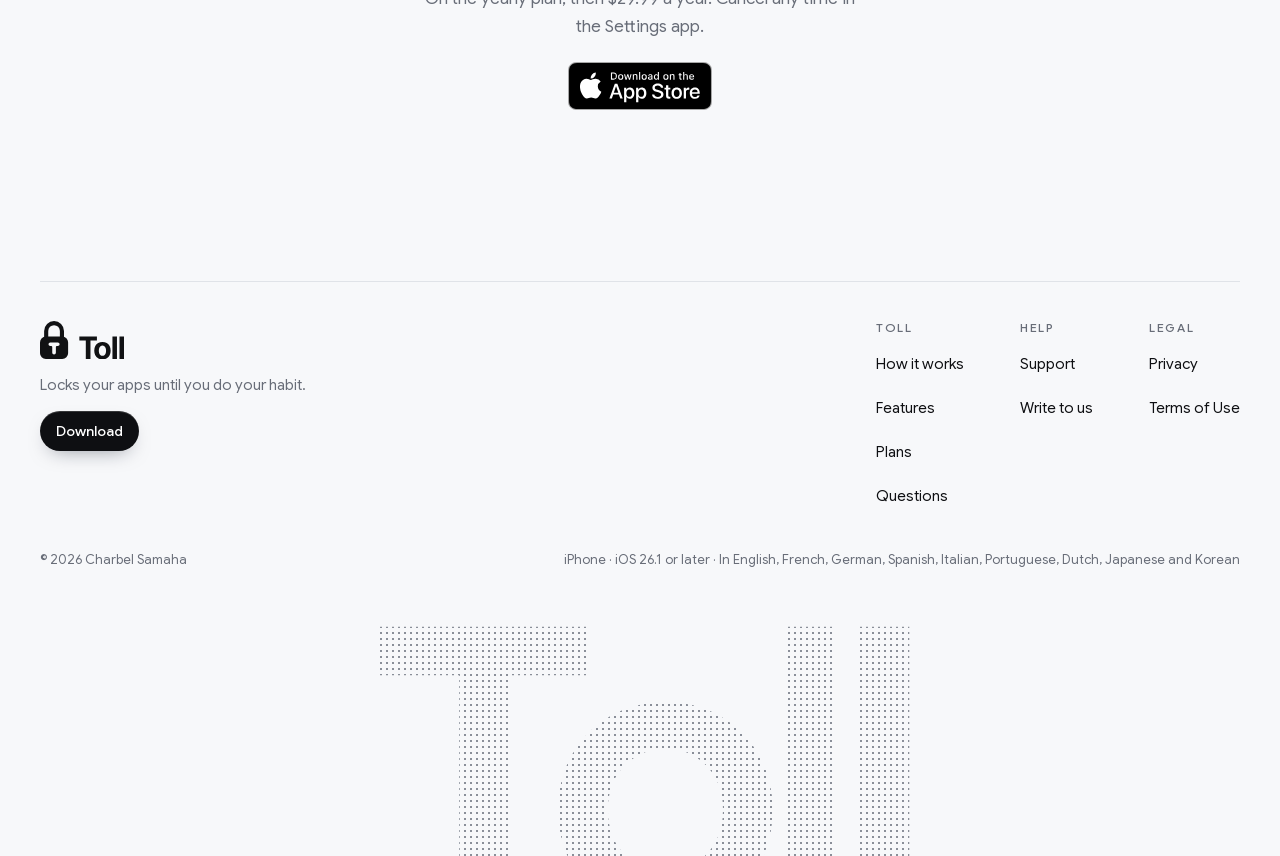
==== commit 184a0a19: "Site: the nine languages, the gym photo without other companies' logos, all eight notifications" ====
--- a/index.html
+++ b/index.html
@@ -73,7 +73,7 @@
           <a class="store-badge" href="https://apps.apple.com/app/id6814730604"><img src="assets/app-store-badge.svg" width="144" height="48" alt="Download on the App Store"></a>
           <a class="btn btn-glass" href="#how">See how it works</a>
         </div>
-        <p class="meta rise" style="--d:4">iPhone · iOS 26.1 or later · 7 days free, then $29.99 a year</p>
+        <p class="meta rise" style="--d:4">iPhone · iOS 26.1 or later · 7 days free, then $29.99 a year<br>In English, French, German, Spanish, Italian, Portuguese, Dutch, Japanese and Korean</p>
       </div>
       <div class="hero-phone rise" style="--d:5">
         <img class="phone" src="assets/screens/unlock.webp" srcset="assets/screens/unlock.webp 600w, assets/screens/unlock-840.webp 840w" sizes="(max-width: 639px) 280px, 320px" width="600" height="1251" fetchpriority="high" alt="Toll's camera in a gym: a photo of dumbbell racks, a spin bike and a weight bench, marked Done and checked on this iPhone, the photo not kept. Counted. Your apps unlock now. A black button: Unlock your apps.">
@@ -84,7 +84,7 @@
       <div class="wrap">
         <div class="head center reveal">
           <h2 id="how-title" class="title two-tone"><span>Pick the apps. Pick the habit.</span> <span>Take the photo.</span></h2>
-          <p class="lede">No honor system: do the habit, then show it to the camera.</p>
+          <p class="lede">No box to tick: do the habit, then show it to the camera.</p>
         </div>
         <div class="story-grid">
           <ol class="story-steps">
@@ -105,11 +105,11 @@
               </div>
             </li>
             <li class="story-step">
-              <img class="phone step-phone" src="assets/screens/checkin.webp" srcset="assets/screens/checkin.webp 600w, assets/screens/checkin-840.webp 840w" sizes="280px" width="600" height="1251" loading="lazy" decoding="async" alt="Toll's camera in a gym: a photo of a power rack over a row of spin bikes, Checked in, checked on this iPhone, the photo not kept. Counted. Check out after 10:14 AM to finish.">
+              <img class="phone step-phone" src="assets/screens/checkin.webp" srcset="assets/screens/checkin.webp 600w, assets/screens/checkin-840.webp 840w" sizes="280px" width="600" height="1251" loading="lazy" decoding="async" alt="Toll's camera in a gym: a photo of dumbbell racks, a spin bike and a weight bench, Checked in, checked on this iPhone, the photo not kept. Counted. Check out after 10:11 AM to finish.">
               <div class="step-text">
                 <p class="step-num"><span class="sr">Step </span>03</p>
                 <h3 class="heading">Take the photo</h3>
-                <p>With Toll's camera, by midnight. Your iPhone checks it and Toll never keeps it. The gym takes a check-in and a check-out, at least 30 minutes apart.</p>
+                <p>With Toll's camera, by midnight. Your iPhone checks it and Toll never keeps it. By default the gym takes a check-in and a check-out, at least 30 minutes apart.</p>
               </div>
             </li>
             <li class="story-step">
@@ -134,7 +134,7 @@
               <div class="stage-captions">
                 <div class="stage-cap c1"><p class="step-num">01</p><h3 class="heading">Pick the apps and the habit</h3><p>Toll locks the apps you pick with Apple's Screen Time; everything else stays open. Then pick the habit, from the gym to a walk with the dog.</p></div>
                 <div class="stage-cap c2"><p class="step-num">02</p><h3 class="heading">Miss it, and they lock</h3><p>The block screen has two buttons: Close, and Open Toll to prove your habit. No snooze, no "five more minutes", no limit you can tap past.</p></div>
-                <div class="stage-cap c3"><p class="step-num">03</p><h3 class="heading">Take the photo</h3><p>With Toll's camera, by midnight. Your iPhone checks it and Toll never keeps it. The gym takes a check-in and a check-out, at least 30 minutes apart.</p></div>
+                <div class="stage-cap c3"><p class="step-num">03</p><h3 class="heading">Take the photo</h3><p>With Toll's camera, by midnight. Your iPhone checks it and Toll never keeps it. By default the gym takes a check-in and a check-out, at least 30 minutes apart.</p></div>
                 <div class="stage-cap c4"><p class="step-num">04</p><h3 class="heading">Your apps stay unlocked</h3><p>Once today's habit is proved, they stay unlocked for the rest of the day and your streak grows by one. Schedules, daily limits and sessions you set still apply.</p></div>
               </div>
             </div>
@@ -147,7 +147,7 @@
       <div class="wrap">
         <div class="head reveal">
           <h2 id="rules-title" class="title two-tone"><span>Miss a day,</span> <span>and the next one starts locked.</span></h2>
-          <p class="lede">Until you prove the habit. While your apps are locked you can't talk your way out: making a habit easier waits until midnight, and with Strict mode on, so does removing apps. Or lock them every morning until that day's proof.</p>
+          <p class="lede">Until you prove the habit. While your apps are locked, you can't undo your rules in the moment: making a habit easier waits until midnight, and with Strict mode on, so does removing apps. Or lock them every morning until that day's proof.</p>
         </div>
         <ul class="rows">
           <li class="row reveal"><h3 class="heading">You pick the apps</h3><p>Only the apps you pick lock. Leave out Phone and Messages and they stay open. An Always open list keeps any app open, even inside a category you locked.</p></li>
@@ -188,7 +188,7 @@
             <div class="feature-text">
               <p class="label">Focus sessions</p>
               <h3 class="heading">15 minutes to 3 hours, locked</h3>
-              <p>Photo or not. Your apps unlock by themselves at the end; ending early takes a deliberate hold.</p>
+              <p>No photo needed. Your apps unlock by themselves at the end; to unlock early, you hold the button down.</p>
             </div>
           </article>
           <article class="card feature reveal">
@@ -209,7 +209,7 @@
           </article>
         </div>
         <ul class="notes">
-          <li class="reveal"><h3>PIN lock</h3><p>A PIN only before something that loosens your rules. Never to prove a habit, and a forgotten PIN lifts after 24 hours.</p><p class="off">Off until you turn it on.</p></li>
+          <li class="reveal"><h3>PIN lock</h3><p>A PIN only before a change that makes your rules easier. Never to prove a habit, and a forgotten PIN lifts after 24 hours.</p><p class="off">Off until you turn it on.</p></li>
           <li class="reveal"><h3>Strict mode</h3><p>While your apps are locked, iOS blocks deleting Toll and your apps, keeps the date and time automatic, and sessions run to the end. It ends the moment your apps unlock.</p><p class="off">Off until you turn it on.</p></li>
           <li class="reveal"><h3>Website protection</h3><p>Adult websites filtered all the time, and every website blocked while your apps are locked. Toll never learns which sites you visit.</p></li>
         </ul>
@@ -298,7 +298,7 @@
           </details>
           <details>
             <summary>How does Toll check the photo?<i aria-hidden="true"><svg viewBox="0 0 14 14" fill="none" stroke="currentColor" stroke-width="1.8" stroke-linecap="round"><path d="M7 1.5v11M1.5 7h11"/></svg></i></summary>
-            <div><p>With Toll's own camera, live only: there is no photo library, so an old photo can't count. Your iPhone checks that the photo shows the habit, with Apple's on-device model on iPhones with Apple Intelligence and Apple's on-device image analysis on others. Then the photo is discarded.</p><p>The gym takes a check-in and a check-out at least 30 minutes apart, meals one photo per meal, study one photo of your desk with a laptop, book or notes.</p></div>
+            <div><p>With Toll's own camera, live only: there is no photo library, so an old photo can't count. Your iPhone checks that the photo shows the habit, with Apple's on-device model on iPhones with Apple Intelligence and Apple's on-device image analysis on others. Then the photo is discarded.</p><p>By default the gym takes a check-in and a check-out at least 30 minutes apart, meals one photo per meal, study one photo of your desk with a laptop, book or notes.</p></div>
           </details>
           <details>
             <summary>When do my apps lock?<i aria-hidden="true"><svg viewBox="0 0 14 14" fill="none" stroke="currentColor" stroke-width="1.8" stroke-linecap="round"><path d="M7 1.5v11M1.5 7h11"/></svg></i></summary>
@@ -353,7 +353,7 @@
         <div><p class="label">Legal</p><a href="privacy/">Privacy</a><a href="https://www.apple.com/legal/internet-services/itunes/dev/stdeula/">Terms of Use</a></div>
       </nav>
     </div>
-    <div class="wrap foot-row"><p>© 2026 Toll</p><p>iPhone · iOS 26.1 or later</p></div>
+    <div class="wrap foot-row"><p>© 2026 Charbel Samaha</p><p>iPhone · iOS 26.1 or later · In English, French, German, Spanish, Italian, Portuguese, Dutch, Japanese and Korean</p></div>
     <div class="wordmark dot-matrix" aria-hidden="true">Toll</div>
   </footer>
 </body>
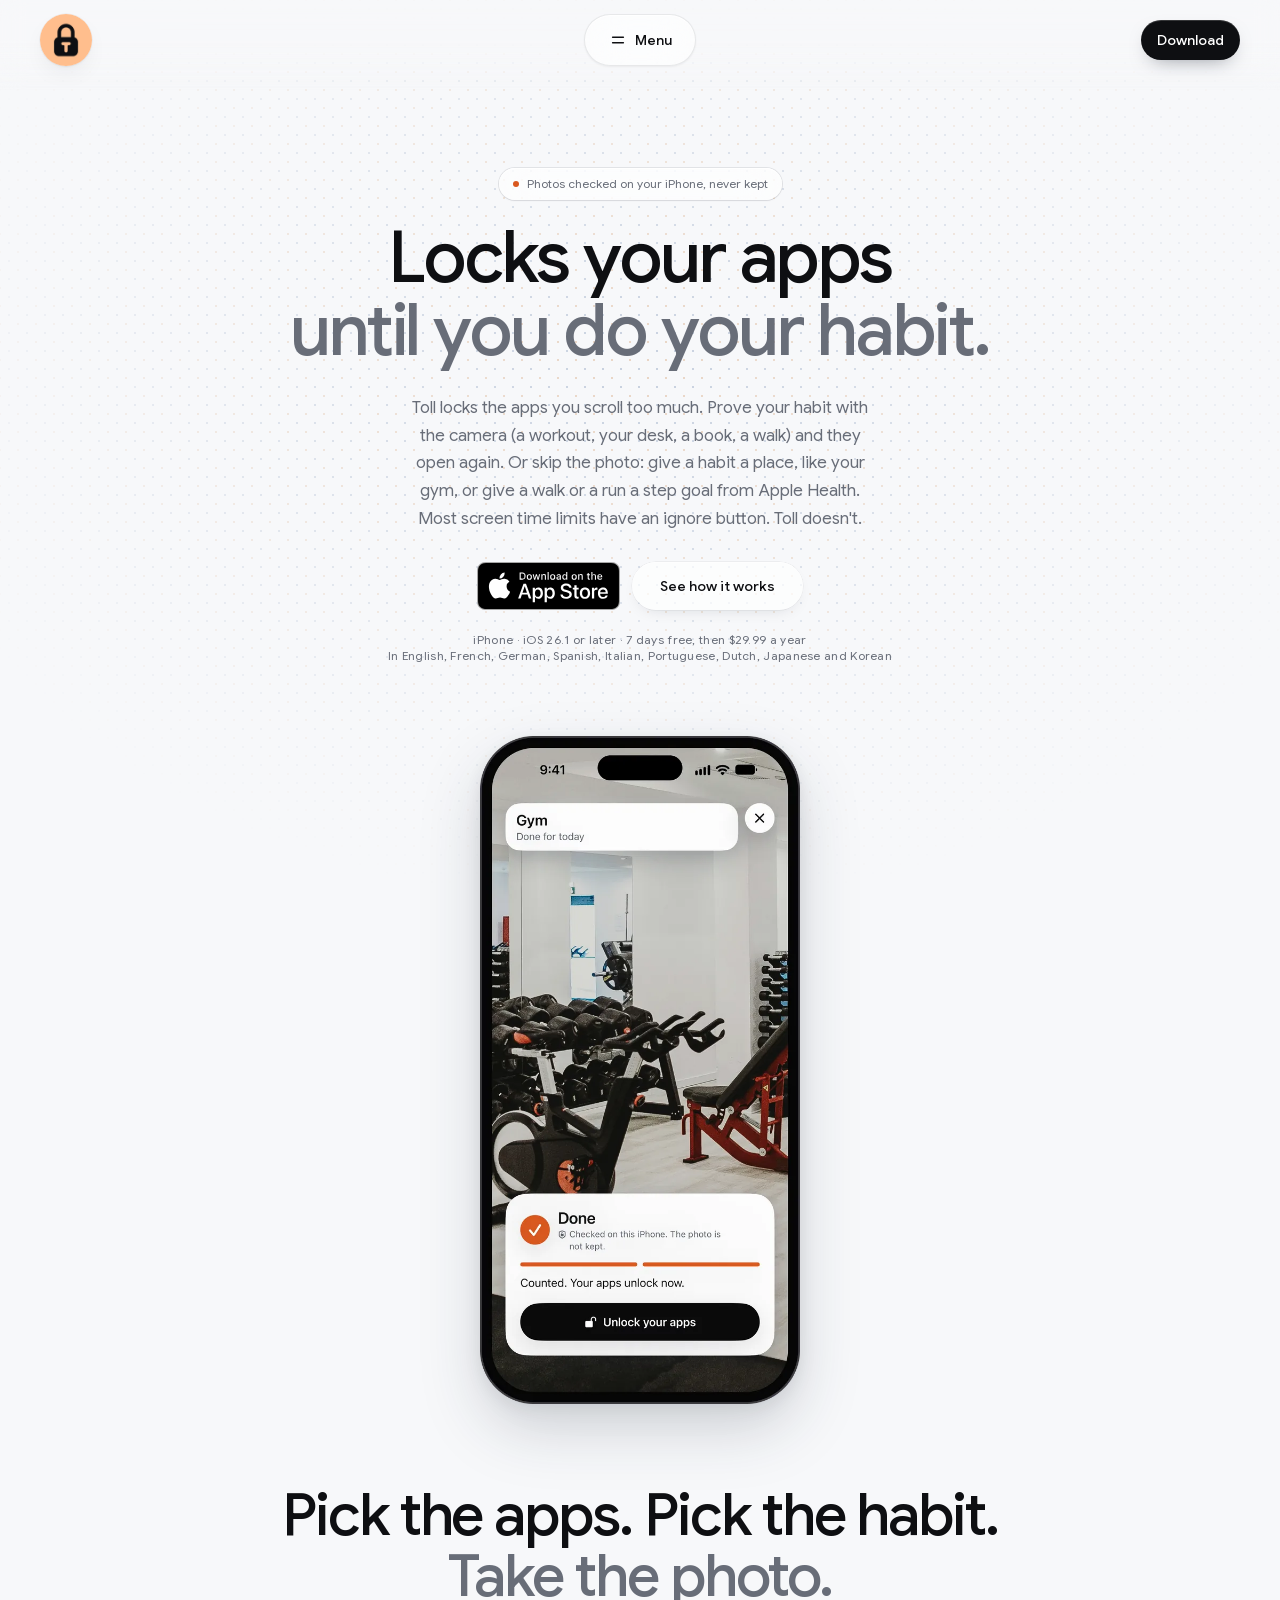
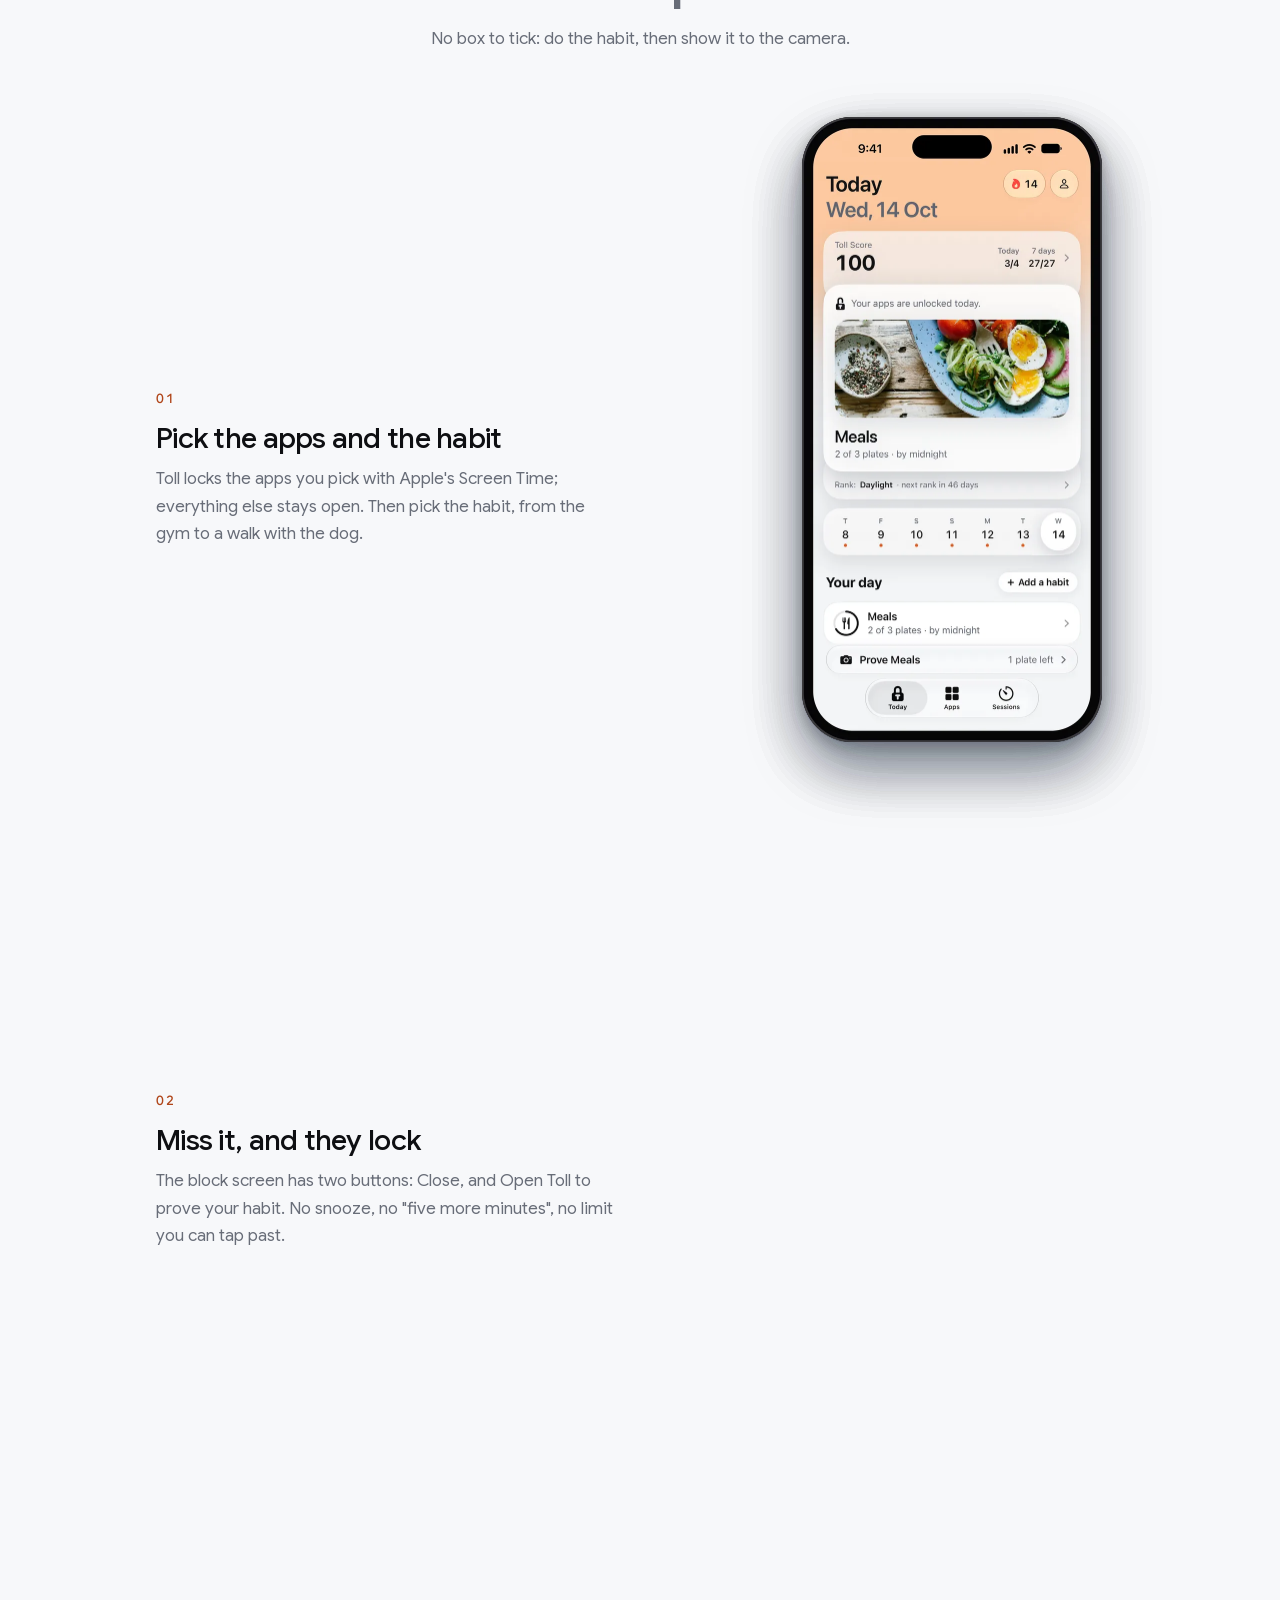
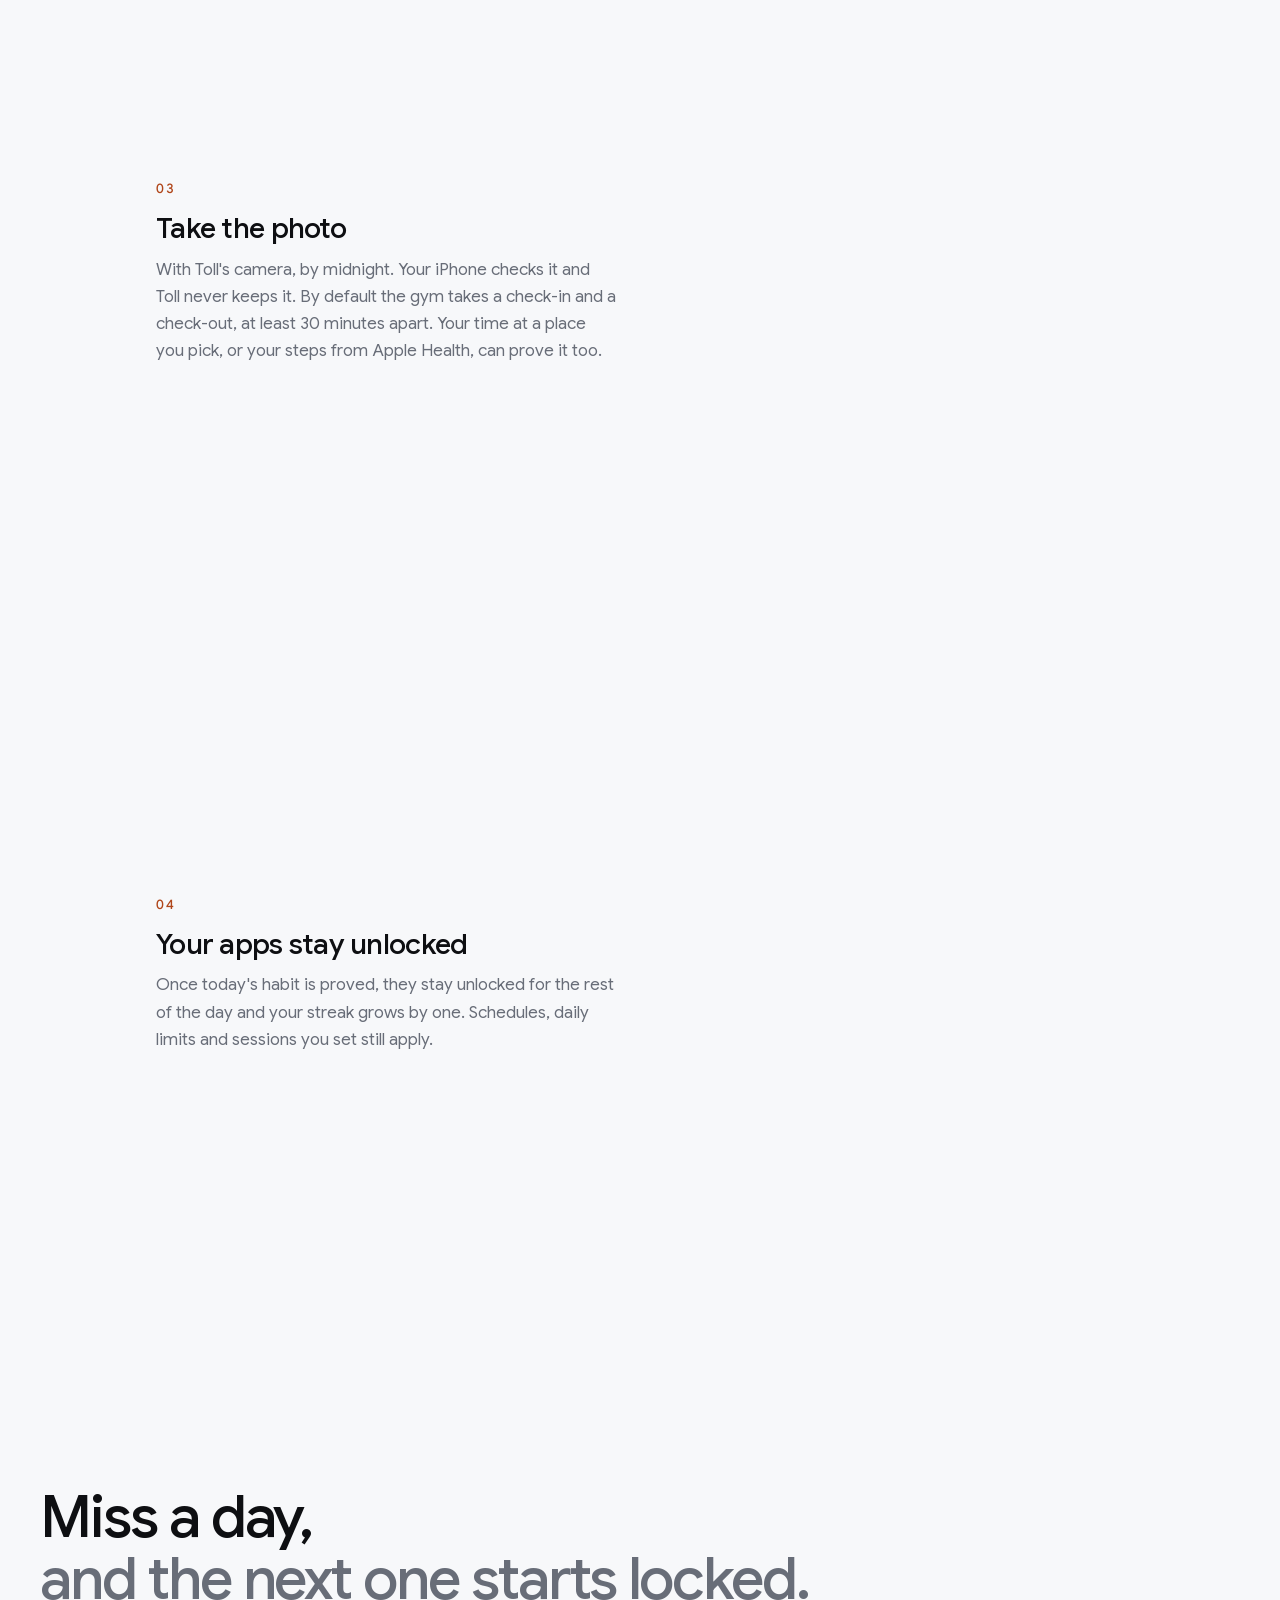
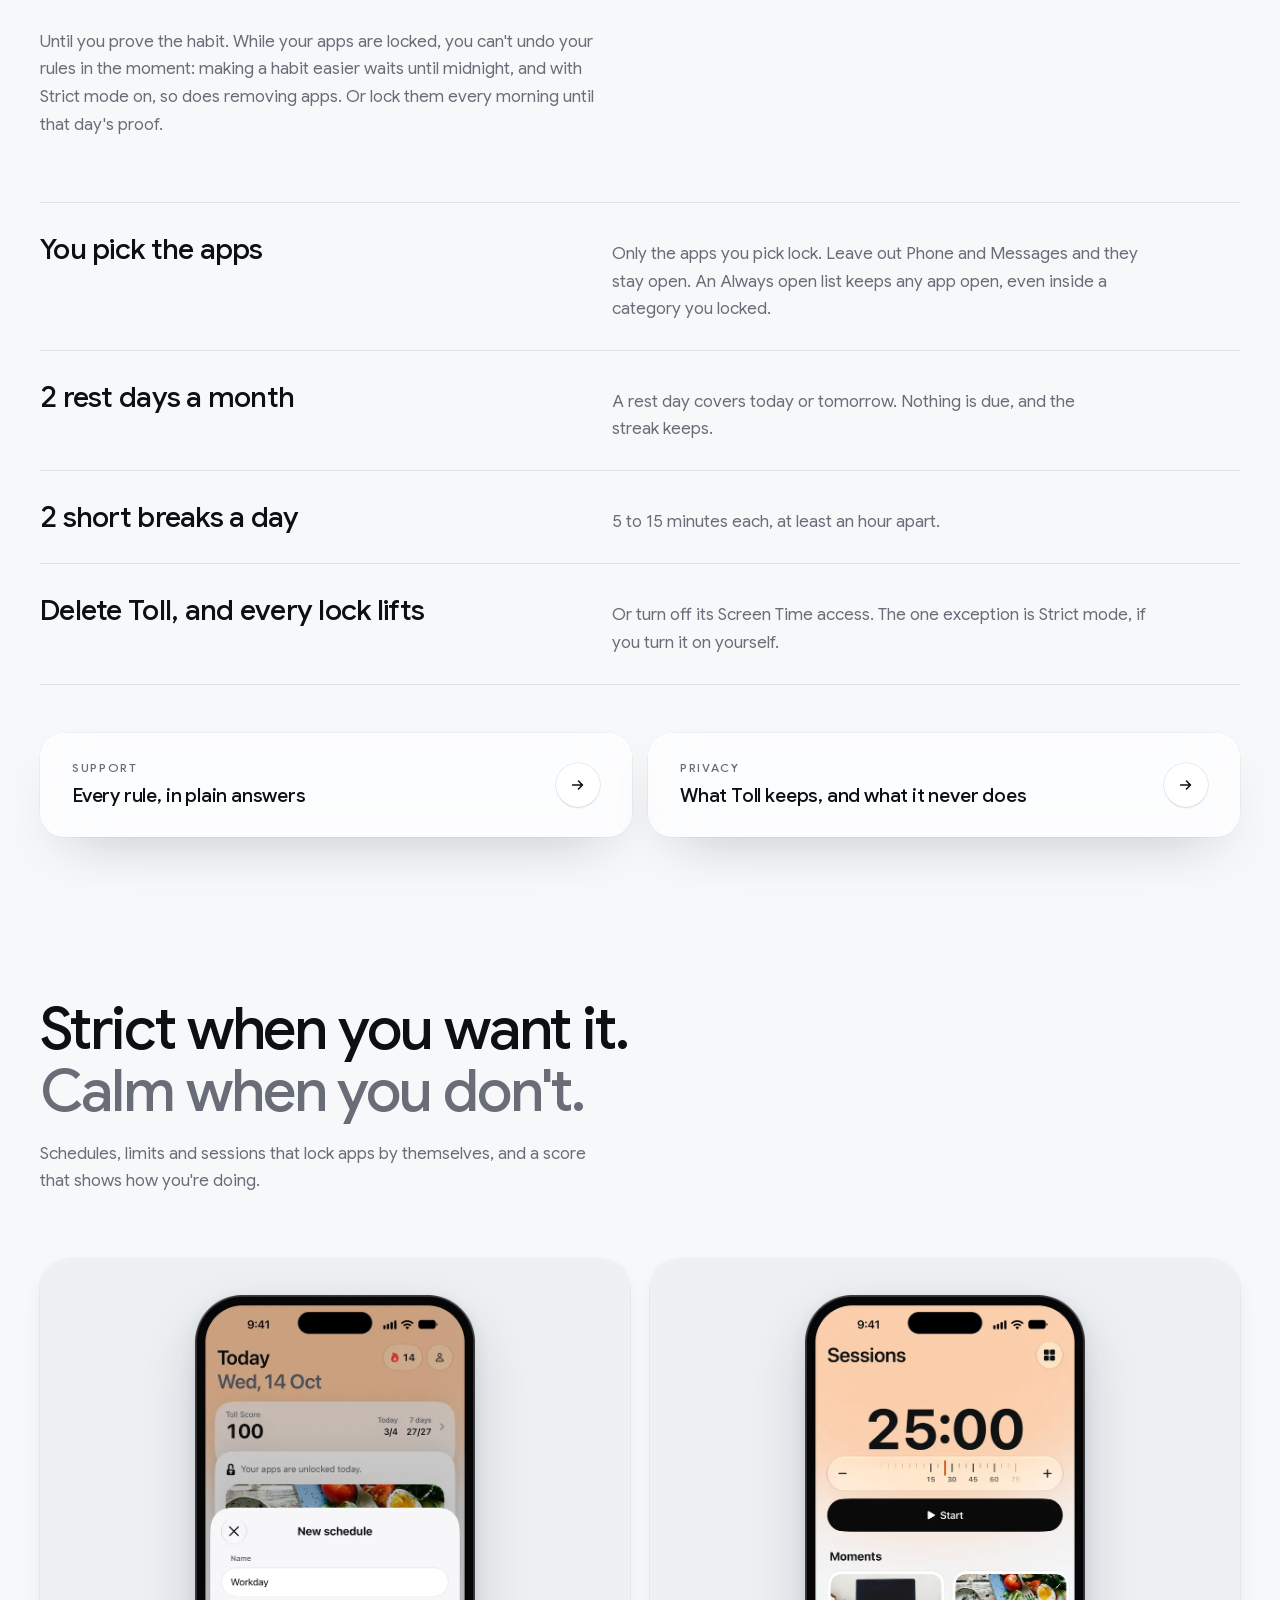
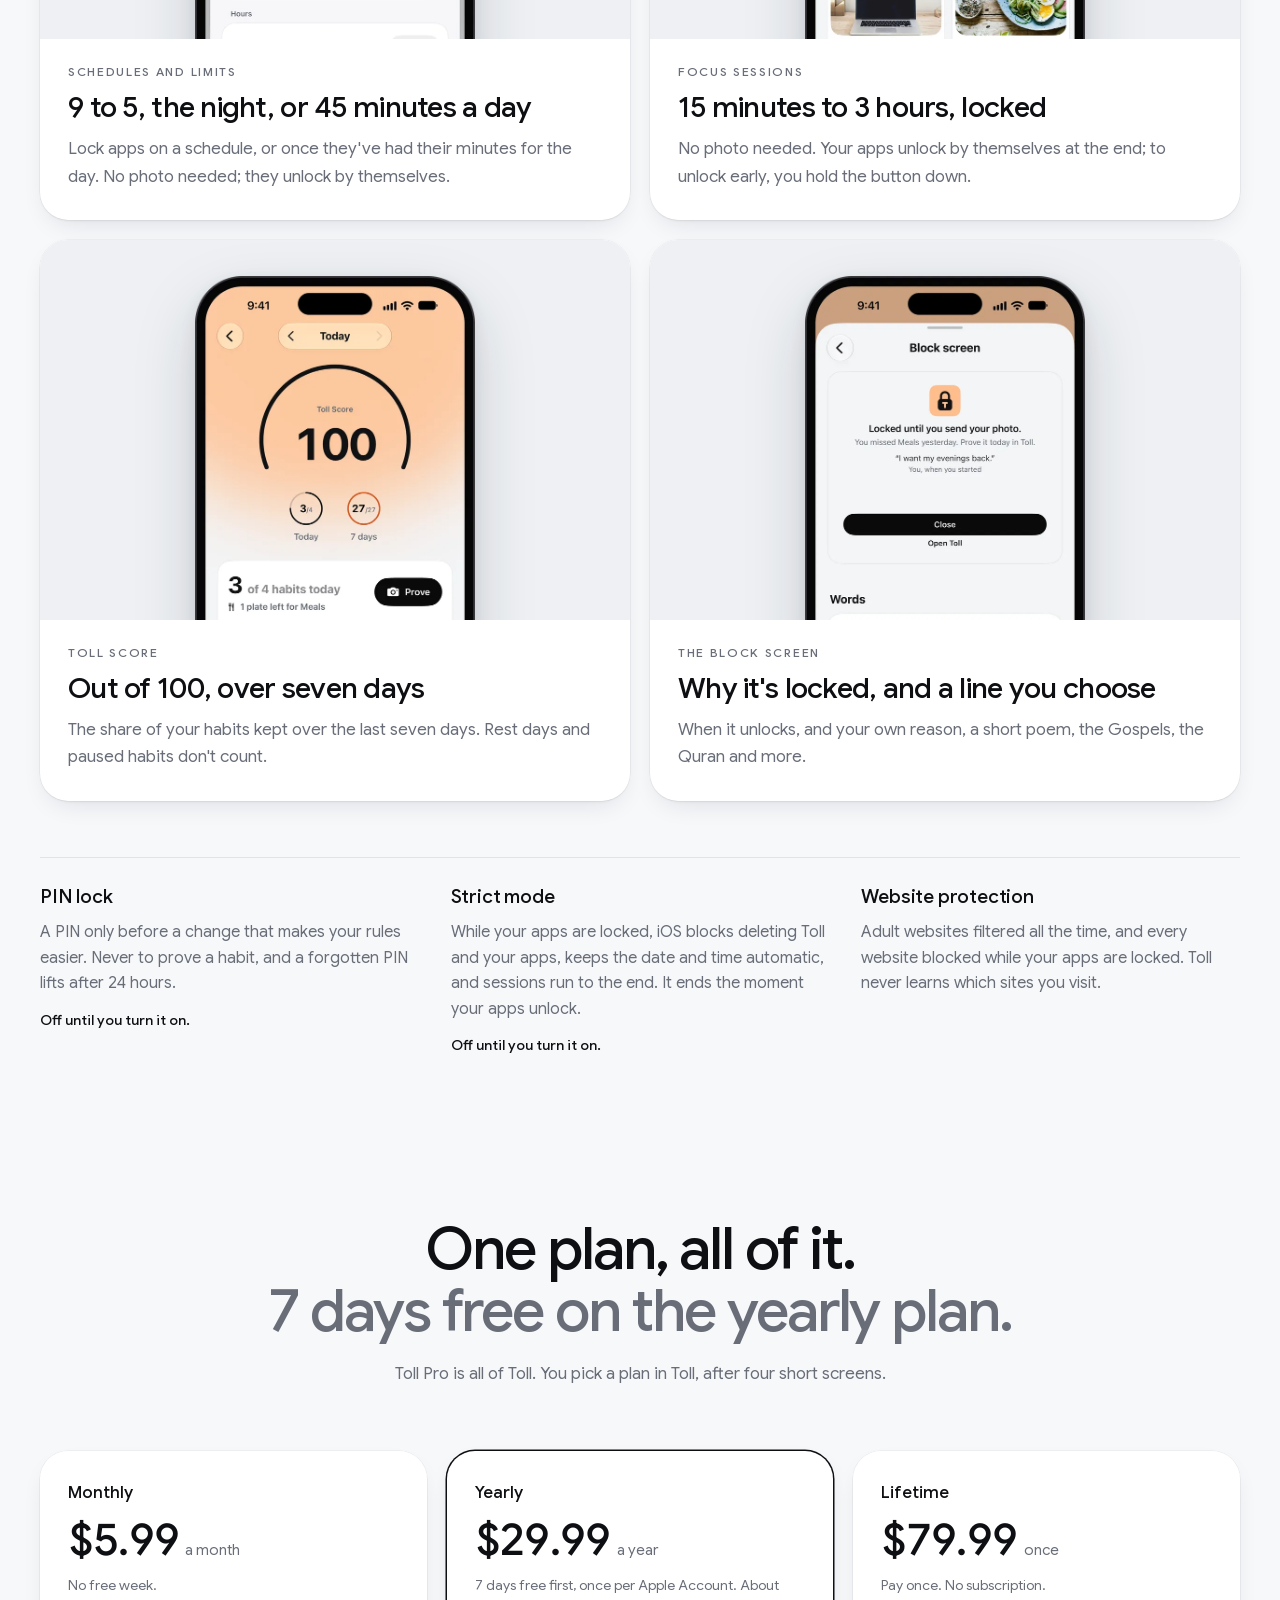
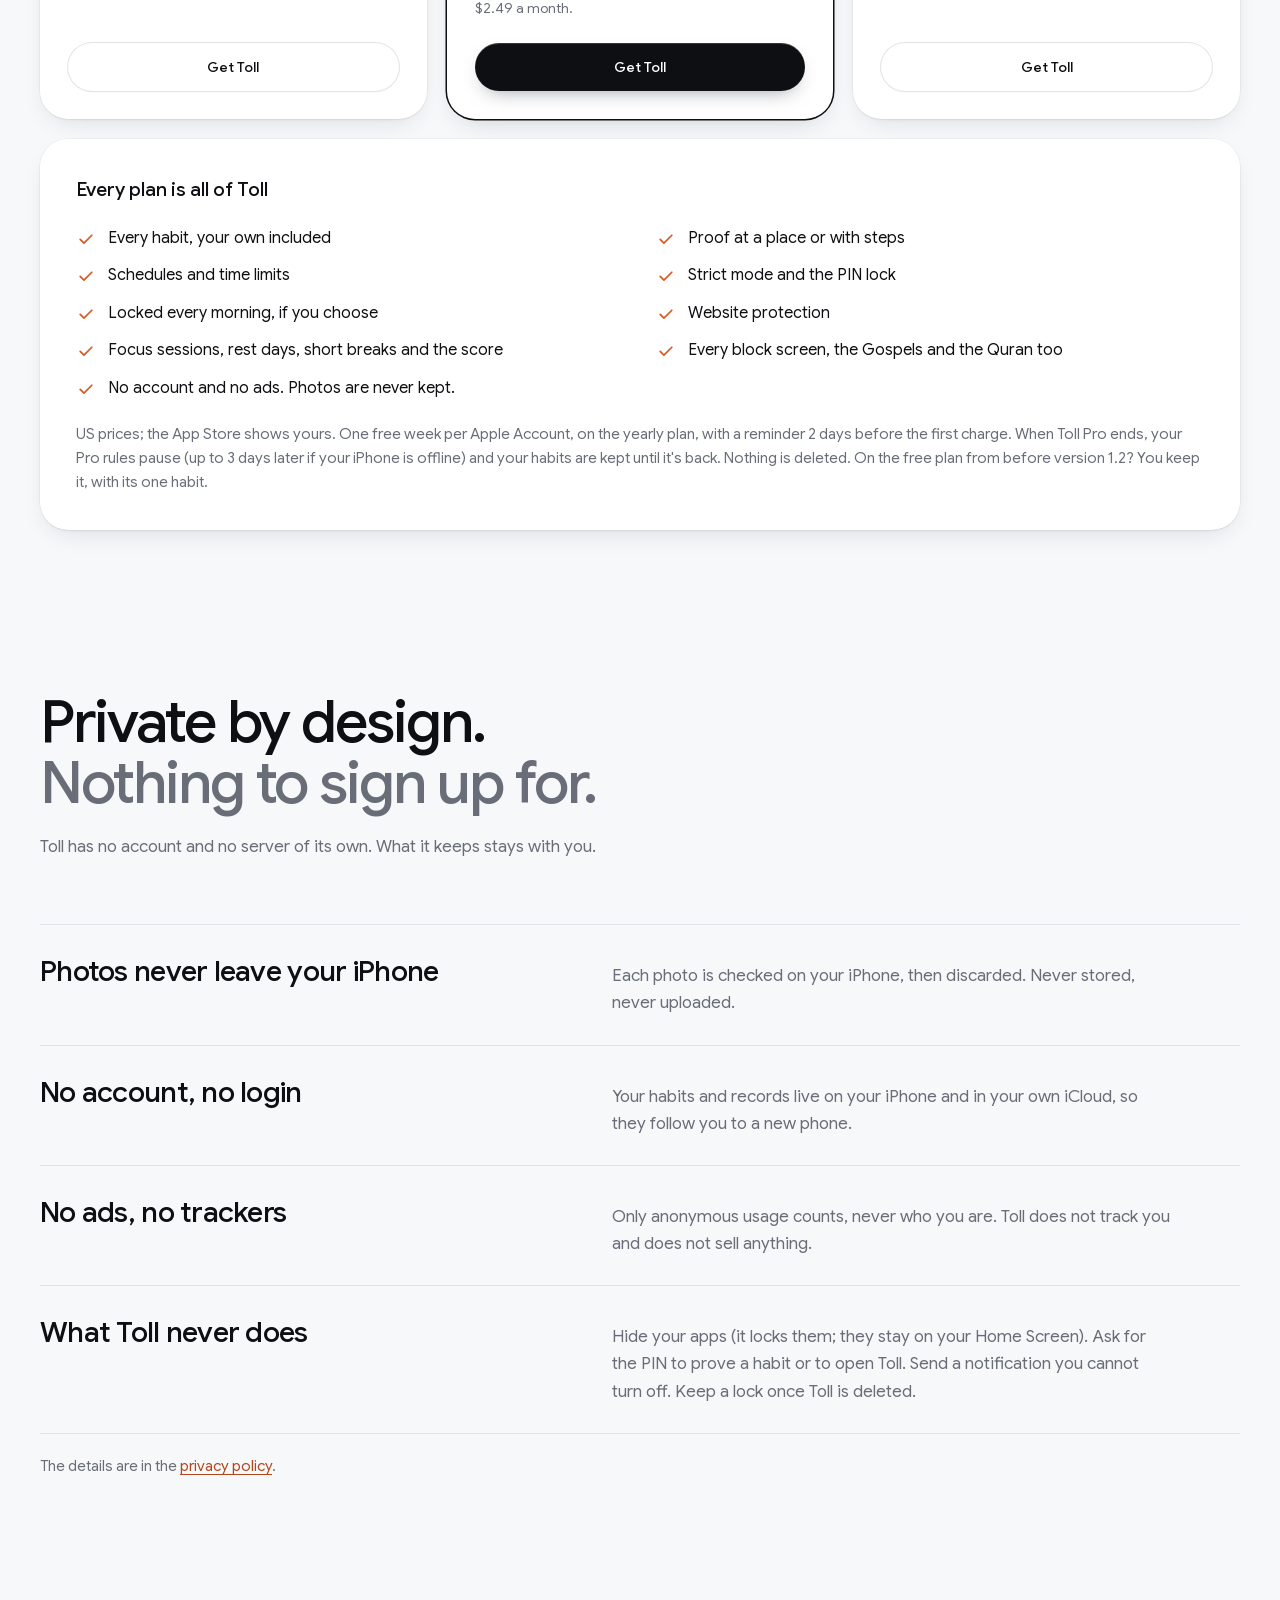
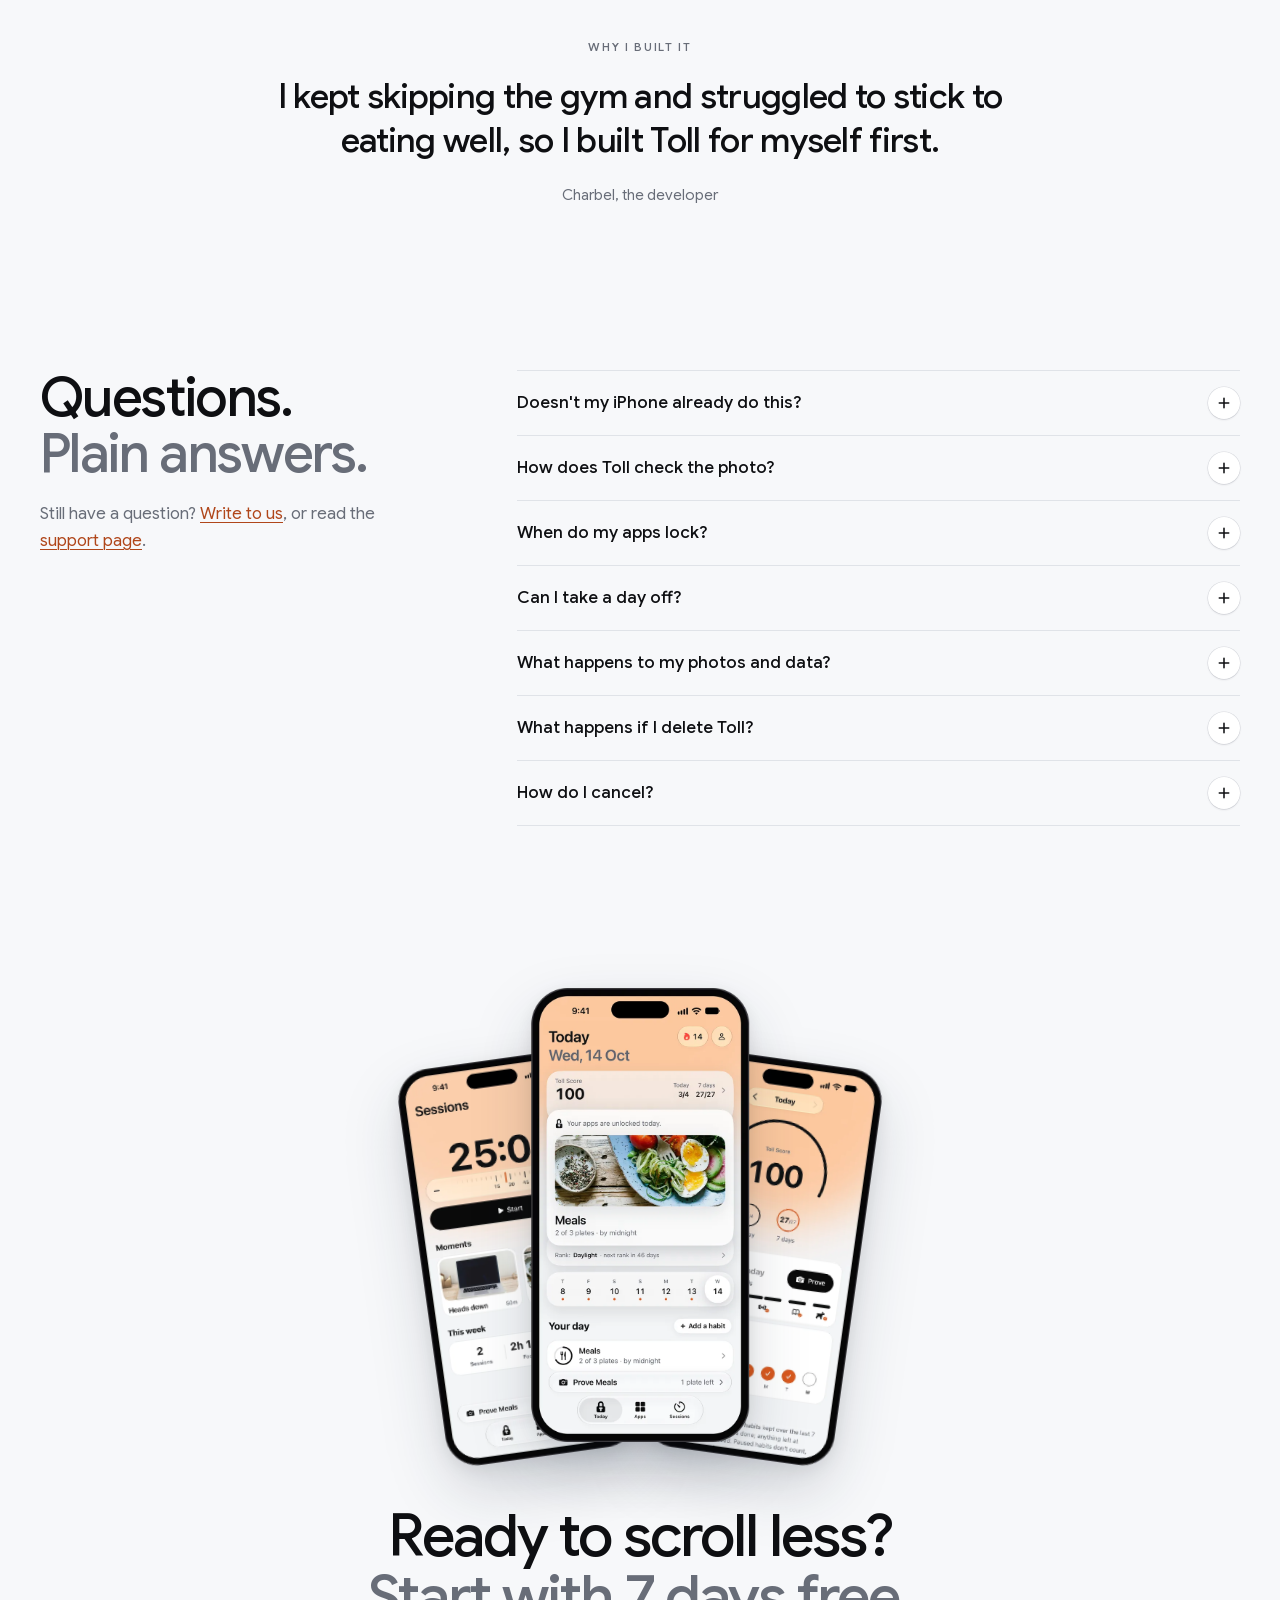
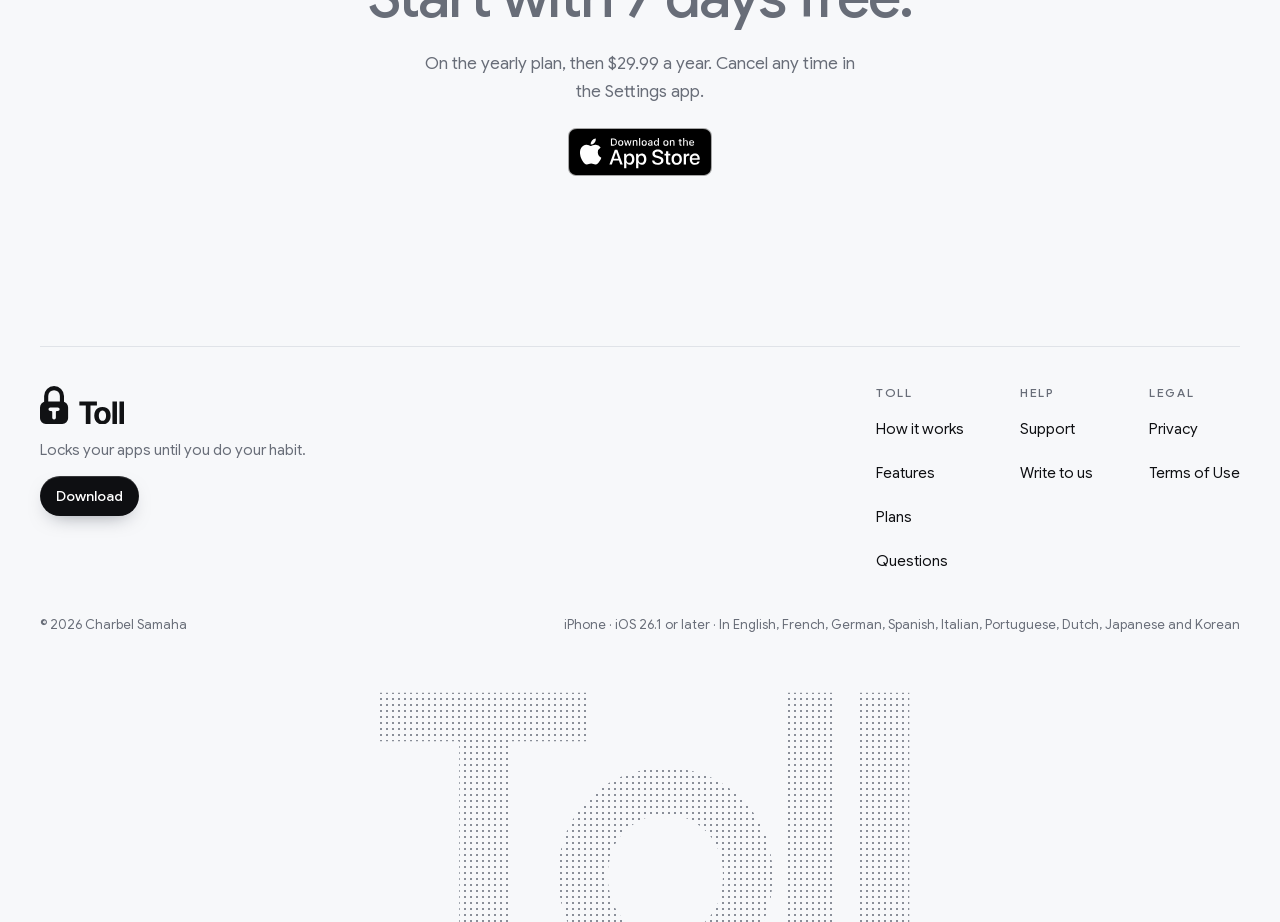
==== commit d88d6d67: "Site for 1.7: proof at a place or with steps" ====
--- a/index.html
+++ b/index.html
@@ -4,13 +4,13 @@
   <meta charset="utf-8">
   <meta name="viewport" content="width=device-width, initial-scale=1, viewport-fit=cover">
   <title>Toll · Habit photos unlock your apps</title>
-  <meta name="description" content="Toll locks the apps you scroll too much until you prove your habit with the camera. No ignore button. 7 days free, then $29.99 a year.">
+  <meta name="description" content="Toll locks the apps you scroll too much until you prove your habit with the camera, at a place like your gym, or with your steps. No ignore button. 7 days free, then $29.99 a year.">
   <link rel="canonical" href="https://tollapp.github.io/">
   <meta name="apple-itunes-app" content="app-id=6814730604">
   <meta name="theme-color" content="#F7F8FA">
   <meta name="color-scheme" content="light">
   <meta property="og:title" content="Toll: Habit Photos Unlock Apps">
-  <meta property="og:description" content="It locks the apps you scroll too much until you prove your habit with the camera.">
+  <meta property="og:description" content="It locks the apps you scroll too much until you prove your habit with the camera, at a place like your gym, or with your steps.">
   <meta property="og:type" content="website">
   <meta property="og:url" content="https://tollapp.github.io/">
   <meta property="og:image" content="https://tollapp.github.io/assets/og.png">
@@ -68,7 +68,7 @@
       <div class="wrap hero-copy">
         <p class="chip rise" style="--d:0"><span class="chip-dot" aria-hidden="true"></span>Photos checked on your iPhone, never kept</p>
         <h1 id="hero-title" class="display two-tone rise" style="--d:1"><span>Locks your apps</span> <span>until you do your habit.</span></h1>
-        <p class="lede rise" style="--d:2">Toll locks the apps you scroll too much. Prove your habit with the camera (a workout, your desk, a book, a walk) and they open again. Most screen time limits have an ignore button. Toll doesn't.</p>
+        <p class="lede rise" style="--d:2">Toll locks the apps you scroll too much. Prove your habit with the camera (a workout, your desk, a book, a walk) and they open again. Or skip the photo: give a habit a place, like your gym, or give a walk or a run a step goal from Apple Health. Most screen time limits have an ignore button. Toll doesn't.</p>
         <div class="hero-actions rise" style="--d:3">
           <a class="store-badge" href="https://apps.apple.com/app/id6814730604"><img src="assets/app-store-badge.svg" width="144" height="48" alt="Download on the App Store"></a>
           <a class="btn btn-glass" href="#how">See how it works</a>
@@ -109,7 +109,7 @@
               <div class="step-text">
                 <p class="step-num"><span class="sr">Step </span>03</p>
                 <h3 class="heading">Take the photo</h3>
-                <p>With Toll's camera, by midnight. Your iPhone checks it and Toll never keeps it. By default the gym takes a check-in and a check-out, at least 30 minutes apart.</p>
+                <p>With Toll's camera, by midnight. Your iPhone checks it and Toll never keeps it. By default the gym takes a check-in and a check-out, at least 30 minutes apart. Your time at a place you pick, or your steps from Apple Health, can prove it too.</p>
               </div>
             </li>
             <li class="story-step">
@@ -134,7 +134,7 @@
               <div class="stage-captions">
                 <div class="stage-cap c1"><p class="step-num">01</p><h3 class="heading">Pick the apps and the habit</h3><p>Toll locks the apps you pick with Apple's Screen Time; everything else stays open. Then pick the habit, from the gym to a walk with the dog.</p></div>
                 <div class="stage-cap c2"><p class="step-num">02</p><h3 class="heading">Miss it, and they lock</h3><p>The block screen has two buttons: Close, and Open Toll to prove your habit. No snooze, no "five more minutes", no limit you can tap past.</p></div>
-                <div class="stage-cap c3"><p class="step-num">03</p><h3 class="heading">Take the photo</h3><p>With Toll's camera, by midnight. Your iPhone checks it and Toll never keeps it. By default the gym takes a check-in and a check-out, at least 30 minutes apart.</p></div>
+                <div class="stage-cap c3"><p class="step-num">03</p><h3 class="heading">Take the photo</h3><p>With Toll's camera, by midnight. Your iPhone checks it and Toll never keeps it. By default the gym takes a check-in and a check-out, at least 30 minutes apart. Your time at a place you pick, or your steps from Apple Health, can prove it too.</p></div>
                 <div class="stage-cap c4"><p class="step-num">04</p><h3 class="heading">Your apps stay unlocked</h3><p>Once today's habit is proved, they stay unlocked for the rest of the day and your streak grows by one. Schedules, daily limits and sessions you set still apply.</p></div>
               </div>
             </div>
@@ -246,6 +246,7 @@
           <h3>Every plan is all of Toll</h3>
           <ul class="checks">
             <li><svg viewBox="0 0 24 24" fill="none" stroke="currentColor" stroke-width="2" stroke-linecap="round" stroke-linejoin="round" aria-hidden="true"><path d="M5 12.5l4.5 4.5L19 7.5"/></svg><span>Every habit, your own included</span></li>
+            <li><svg viewBox="0 0 24 24" fill="none" stroke="currentColor" stroke-width="2" stroke-linecap="round" stroke-linejoin="round" aria-hidden="true"><path d="M5 12.5l4.5 4.5L19 7.5"/></svg><span>Proof at a place or with steps</span></li>
             <li><svg viewBox="0 0 24 24" fill="none" stroke="currentColor" stroke-width="2" stroke-linecap="round" stroke-linejoin="round" aria-hidden="true"><path d="M5 12.5l4.5 4.5L19 7.5"/></svg><span>Schedules and time limits</span></li>
             <li><svg viewBox="0 0 24 24" fill="none" stroke="currentColor" stroke-width="2" stroke-linecap="round" stroke-linejoin="round" aria-hidden="true"><path d="M5 12.5l4.5 4.5L19 7.5"/></svg><span>Strict mode and the PIN lock</span></li>
             <li><svg viewBox="0 0 24 24" fill="none" stroke="currentColor" stroke-width="2" stroke-linecap="round" stroke-linejoin="round" aria-hidden="true"><path d="M5 12.5l4.5 4.5L19 7.5"/></svg><span>Locked every morning, if you choose</span></li>
@@ -298,7 +299,7 @@
           </details>
           <details>
             <summary>How does Toll check the photo?<i aria-hidden="true"><svg viewBox="0 0 14 14" fill="none" stroke="currentColor" stroke-width="1.8" stroke-linecap="round"><path d="M7 1.5v11M1.5 7h11"/></svg></i></summary>
-            <div><p>With Toll's own camera, live only: there is no photo library, so an old photo can't count. Your iPhone checks that the photo shows the habit, with Apple's on-device model on iPhones with Apple Intelligence and Apple's on-device image analysis on others. Then the photo is discarded.</p><p>By default the gym takes a check-in and a check-out at least 30 minutes apart, meals one photo per meal, study one photo of your desk with a laptop, book or notes.</p></div>
+            <div><p>With Toll's own camera, live only: there is no photo library, so an old photo can't count. Your iPhone checks that the photo shows the habit, with Apple's on-device model on iPhones with Apple Intelligence and Apple's on-device image analysis on others. Then the photo is discarded.</p><p>By default the gym takes a check-in and a check-out at least 30 minutes apart, meals one photo per meal, study one photo of your desk with a laptop, book or notes.</p><p>Or skip the photo. At a place: Toll checks you in when you arrive, and the habit is done once you've stayed 15 minutes to 2 hours, as you choose. With steps: a walk or a run is done once Apple Health counts your goal, from 3,000 to 15,000 steps a day; steps typed into Health by hand don't count.</p></div>
           </details>
           <details>
             <summary>When do my apps lock?<i aria-hidden="true"><svg viewBox="0 0 14 14" fill="none" stroke="currentColor" stroke-width="1.8" stroke-linecap="round"><path d="M7 1.5v11M1.5 7h11"/></svg></i></summary>
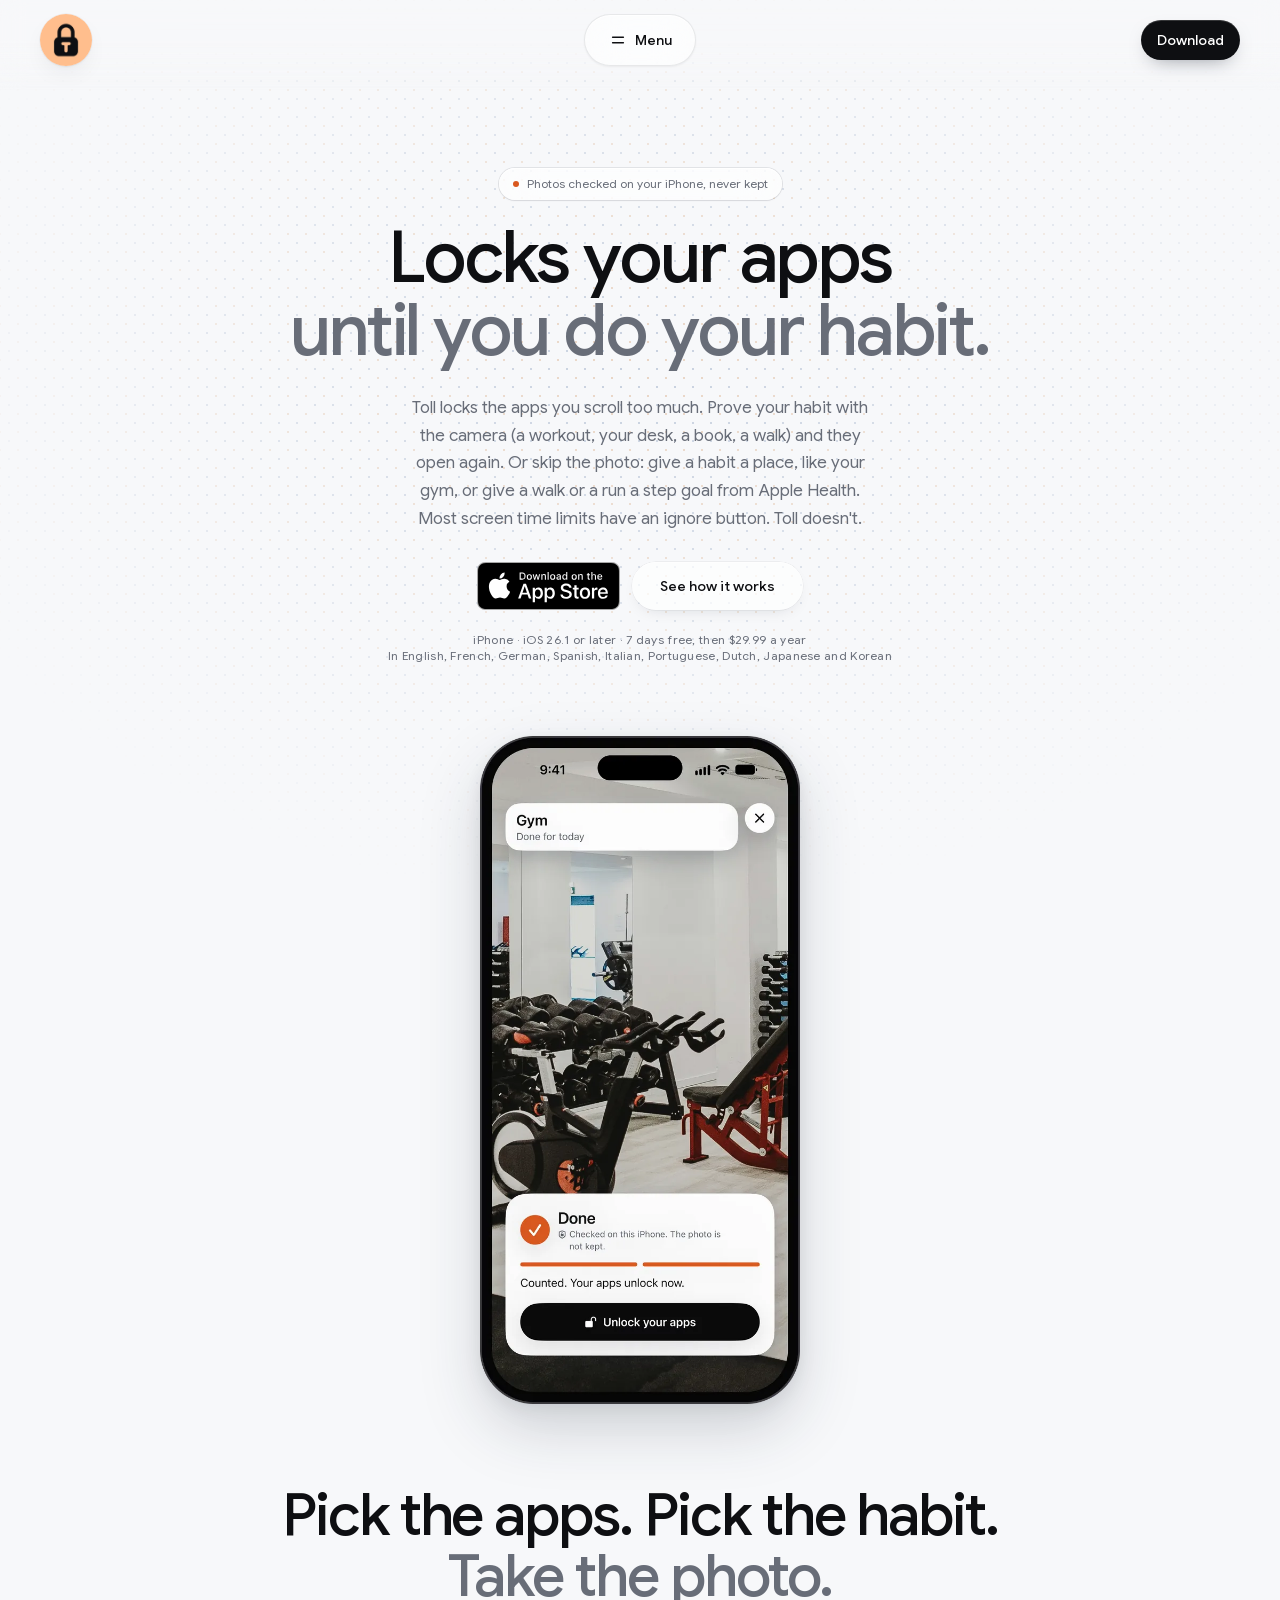
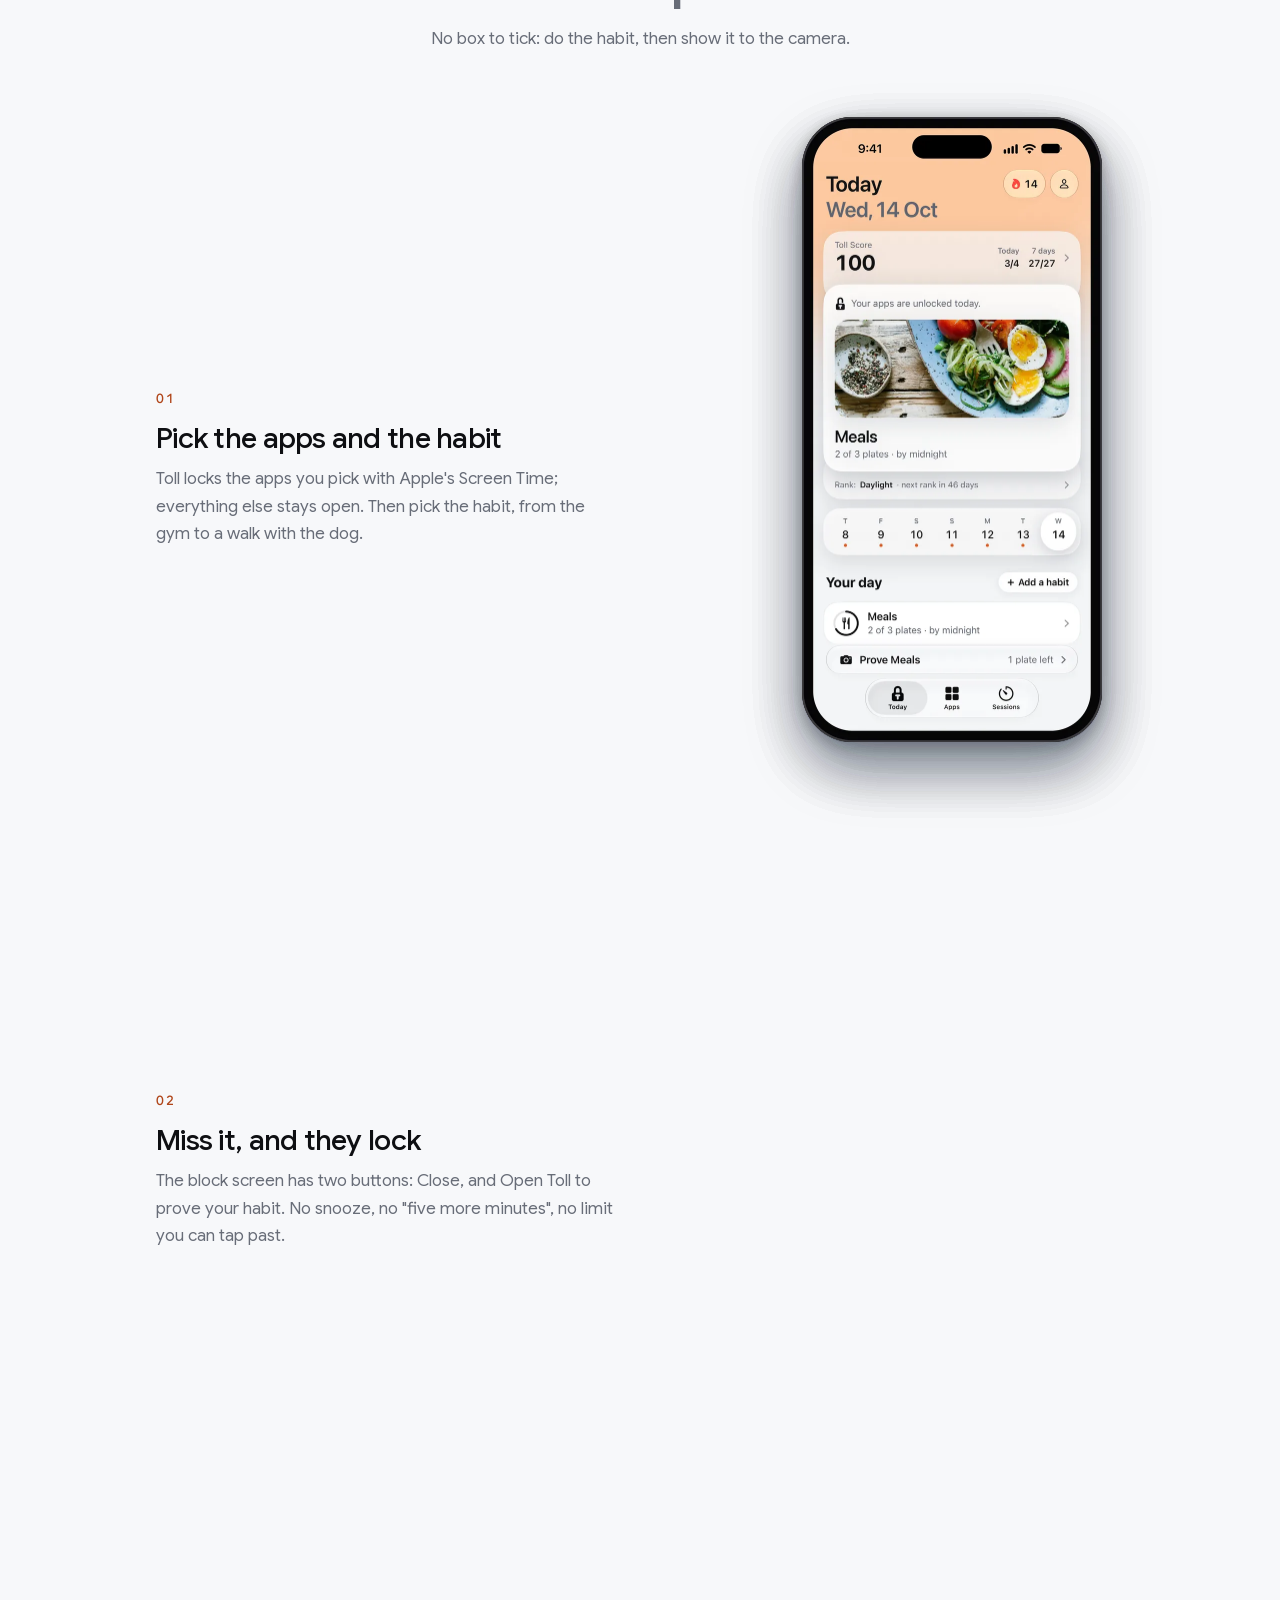
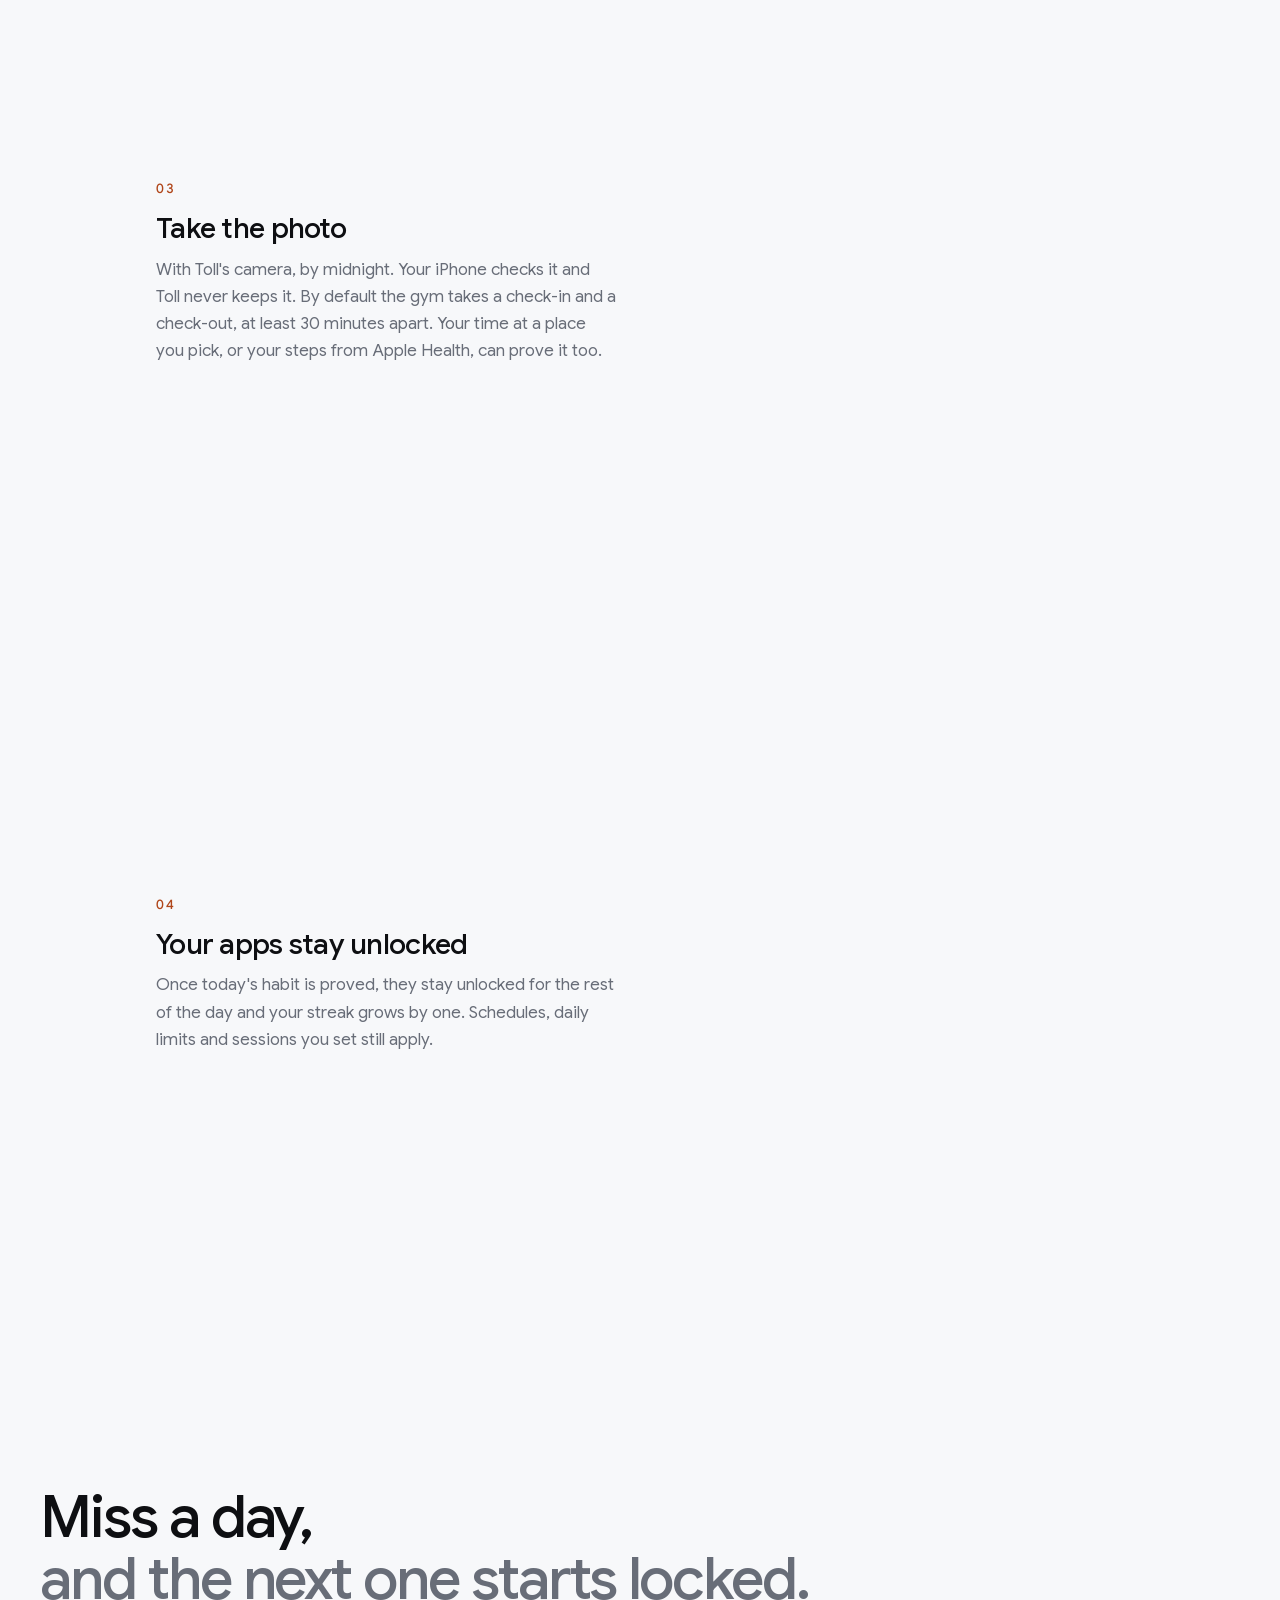
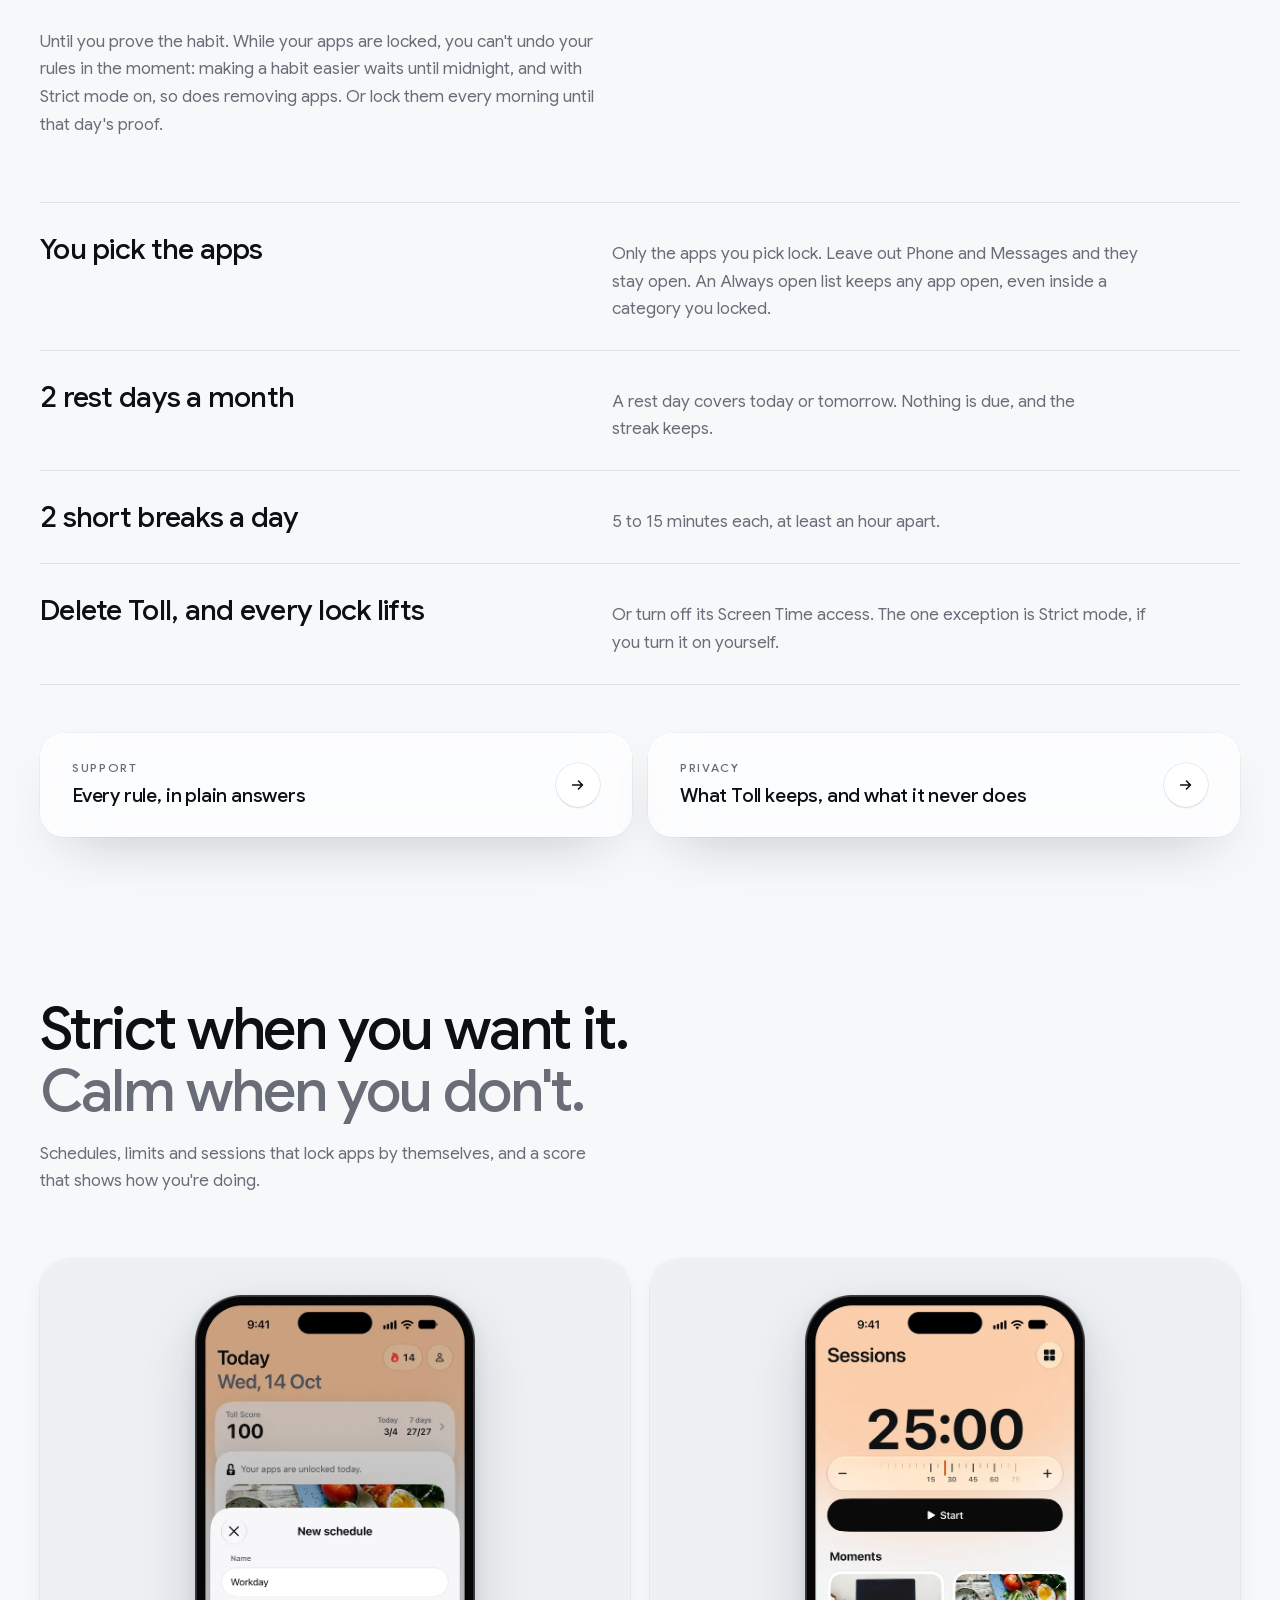
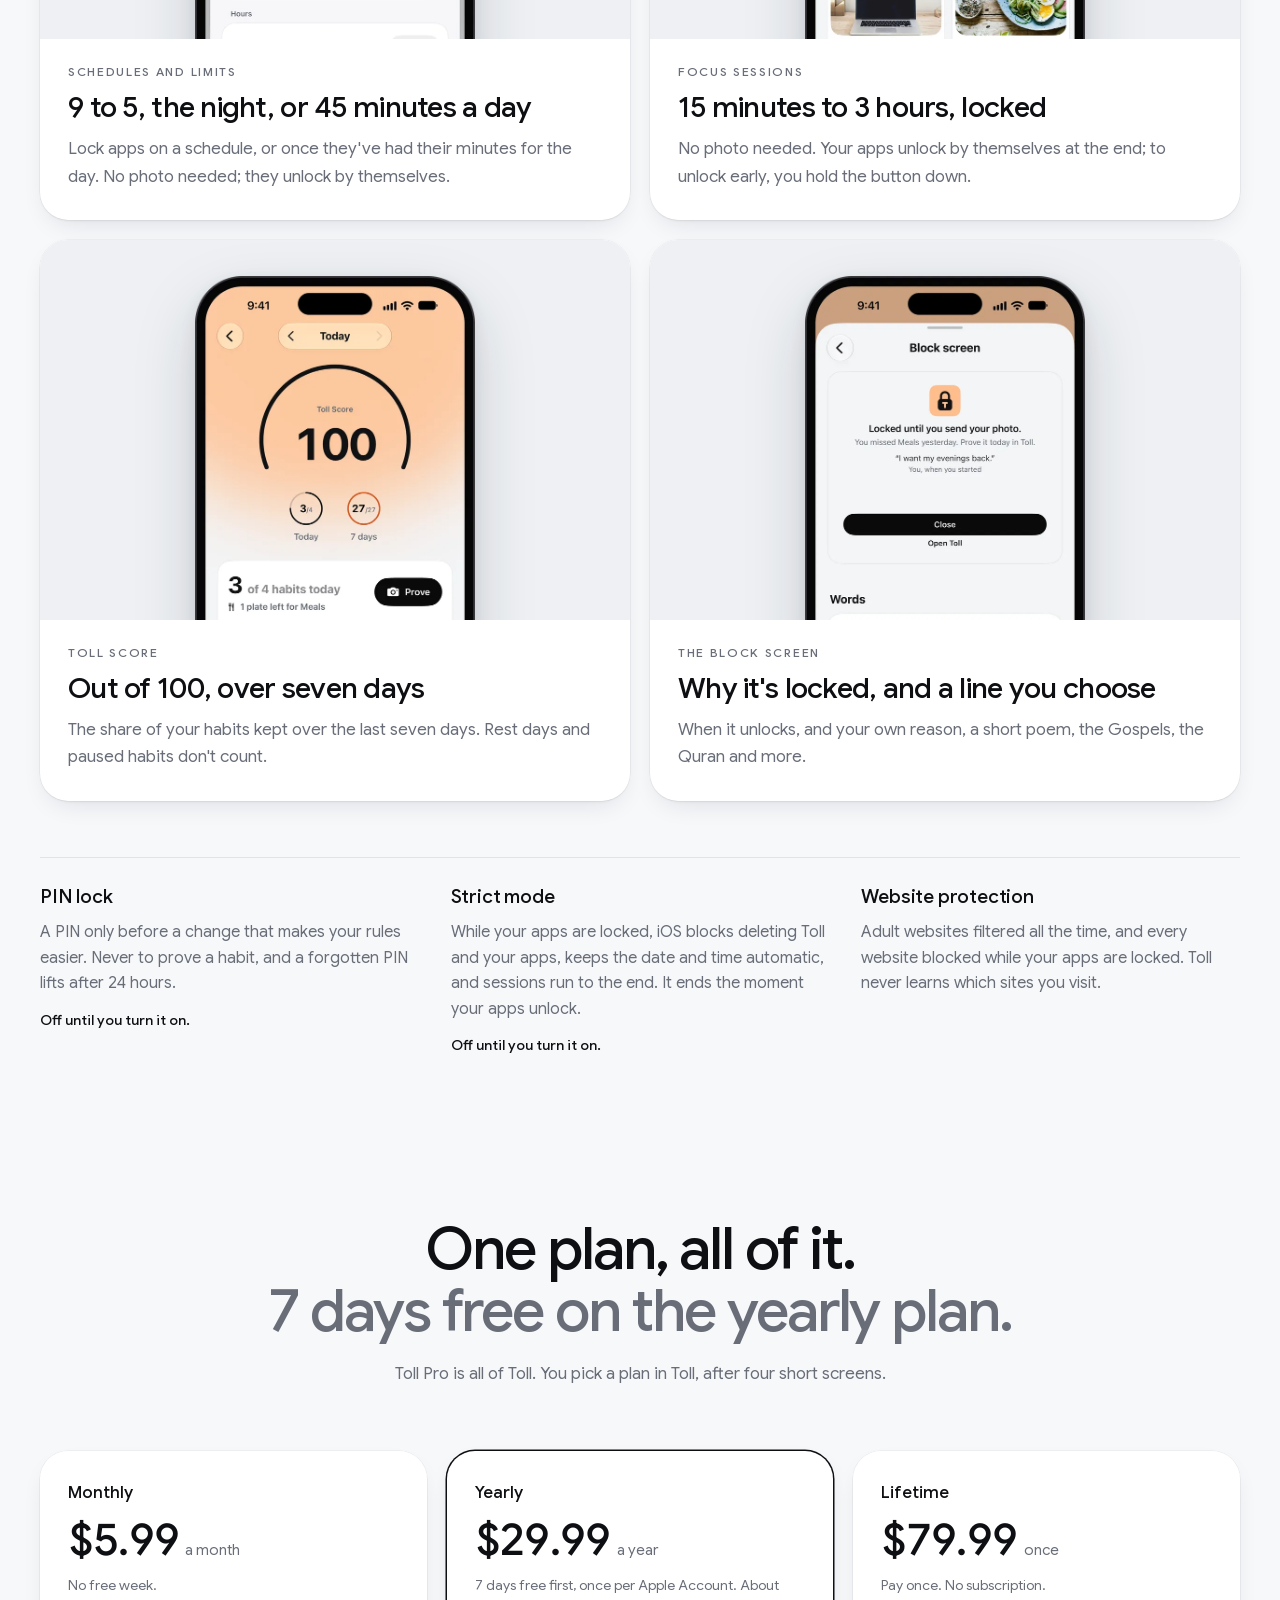
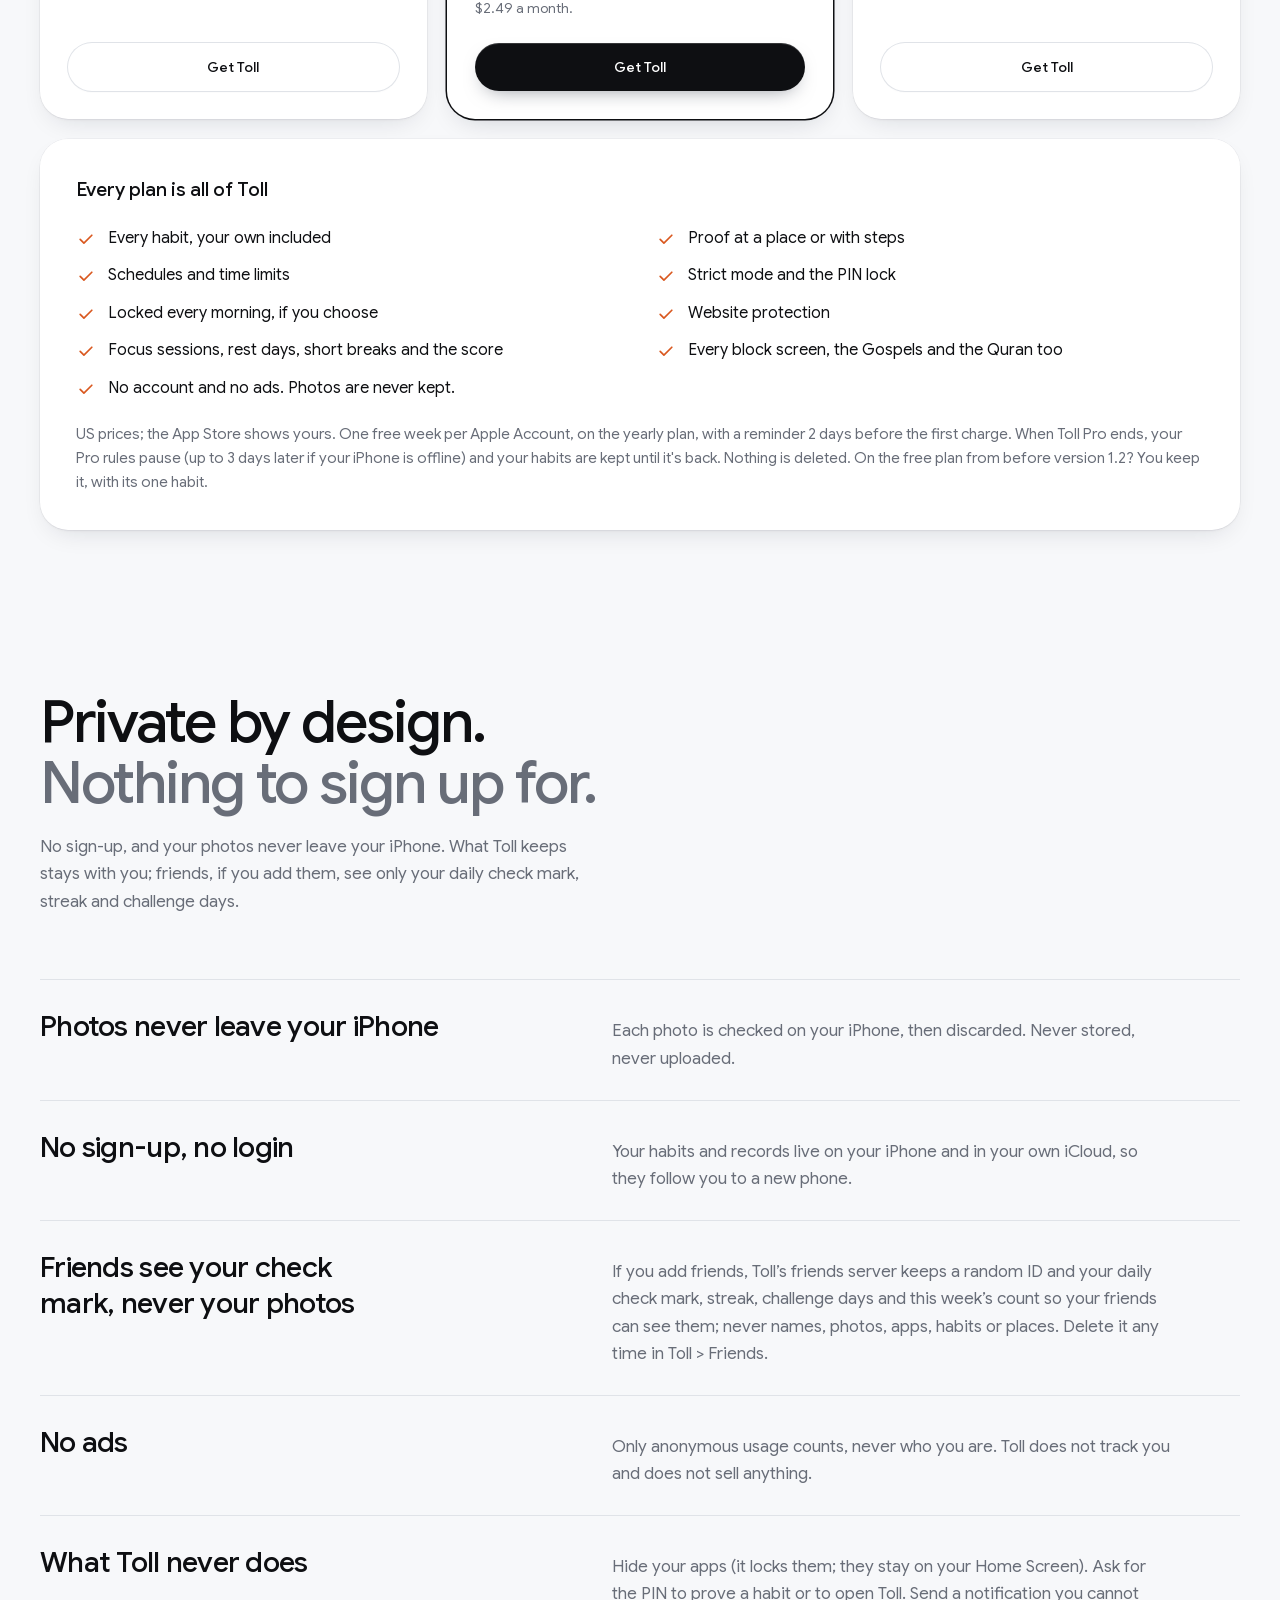
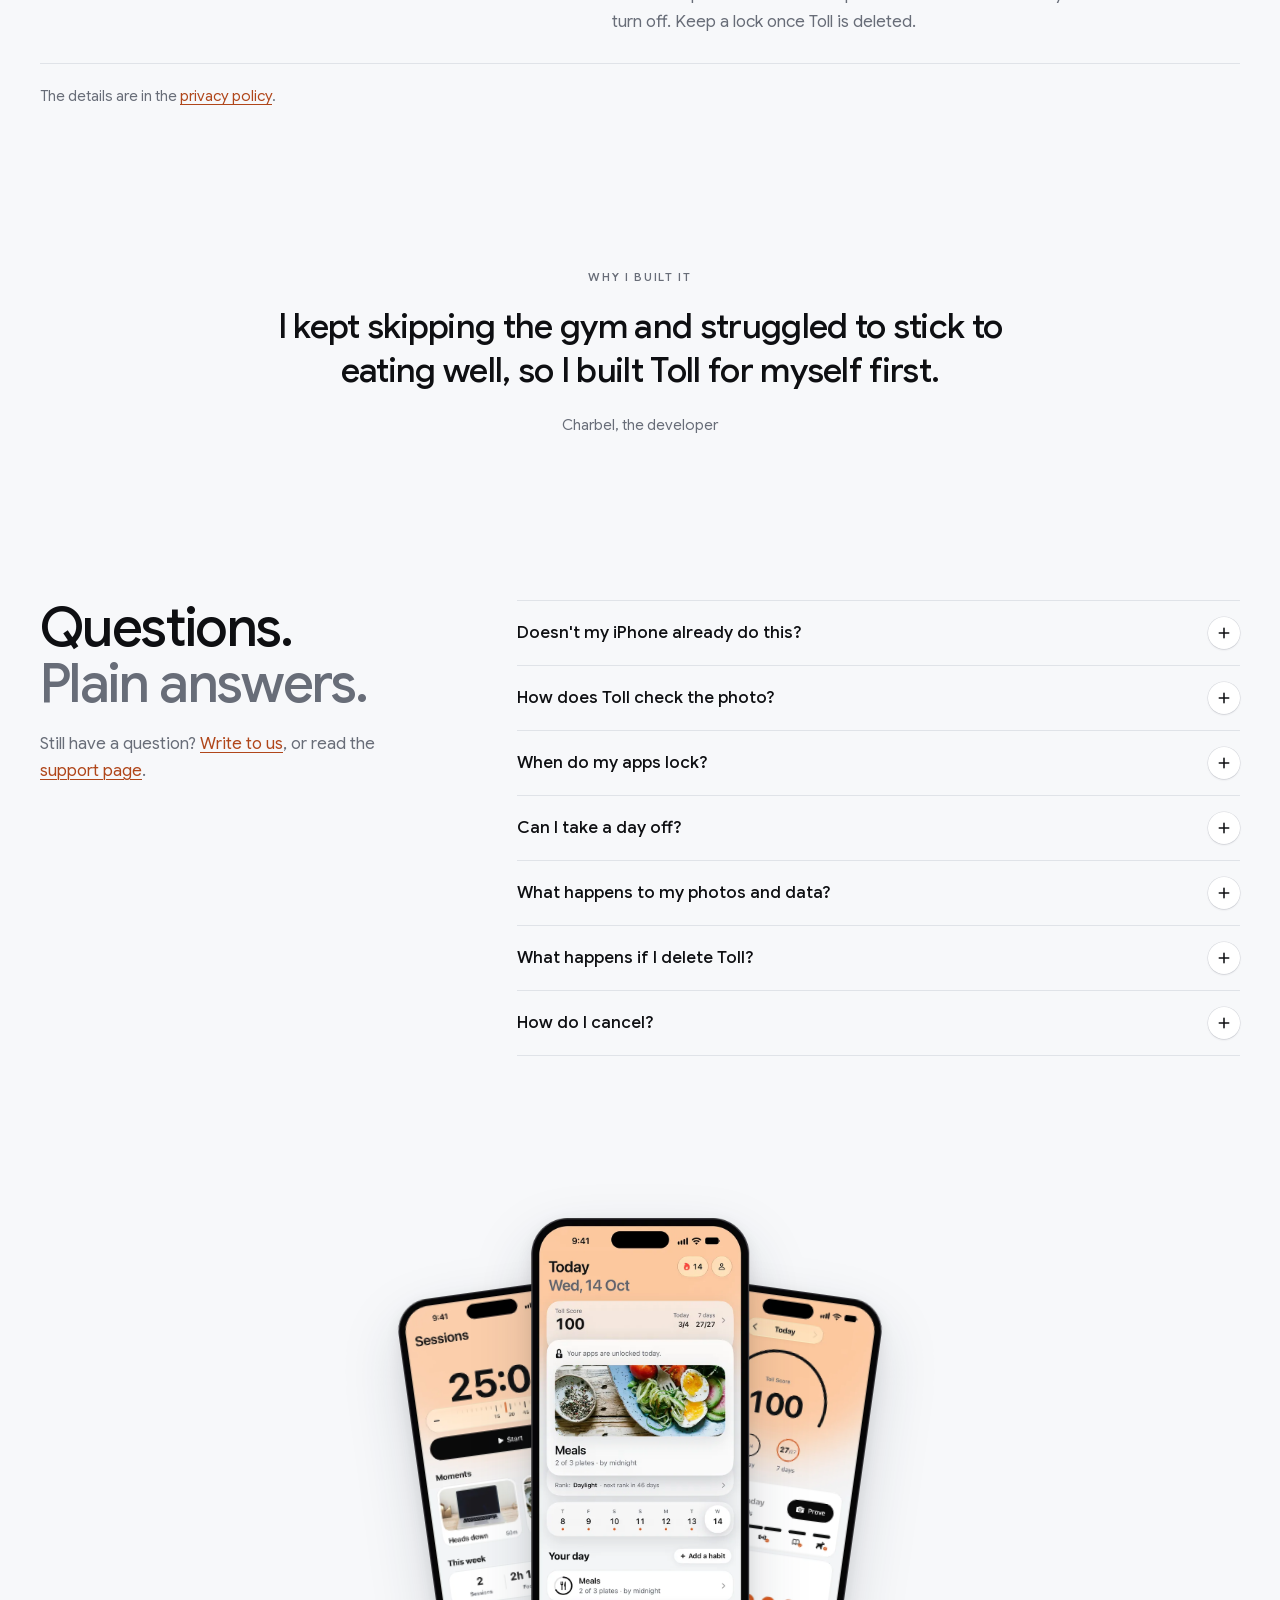
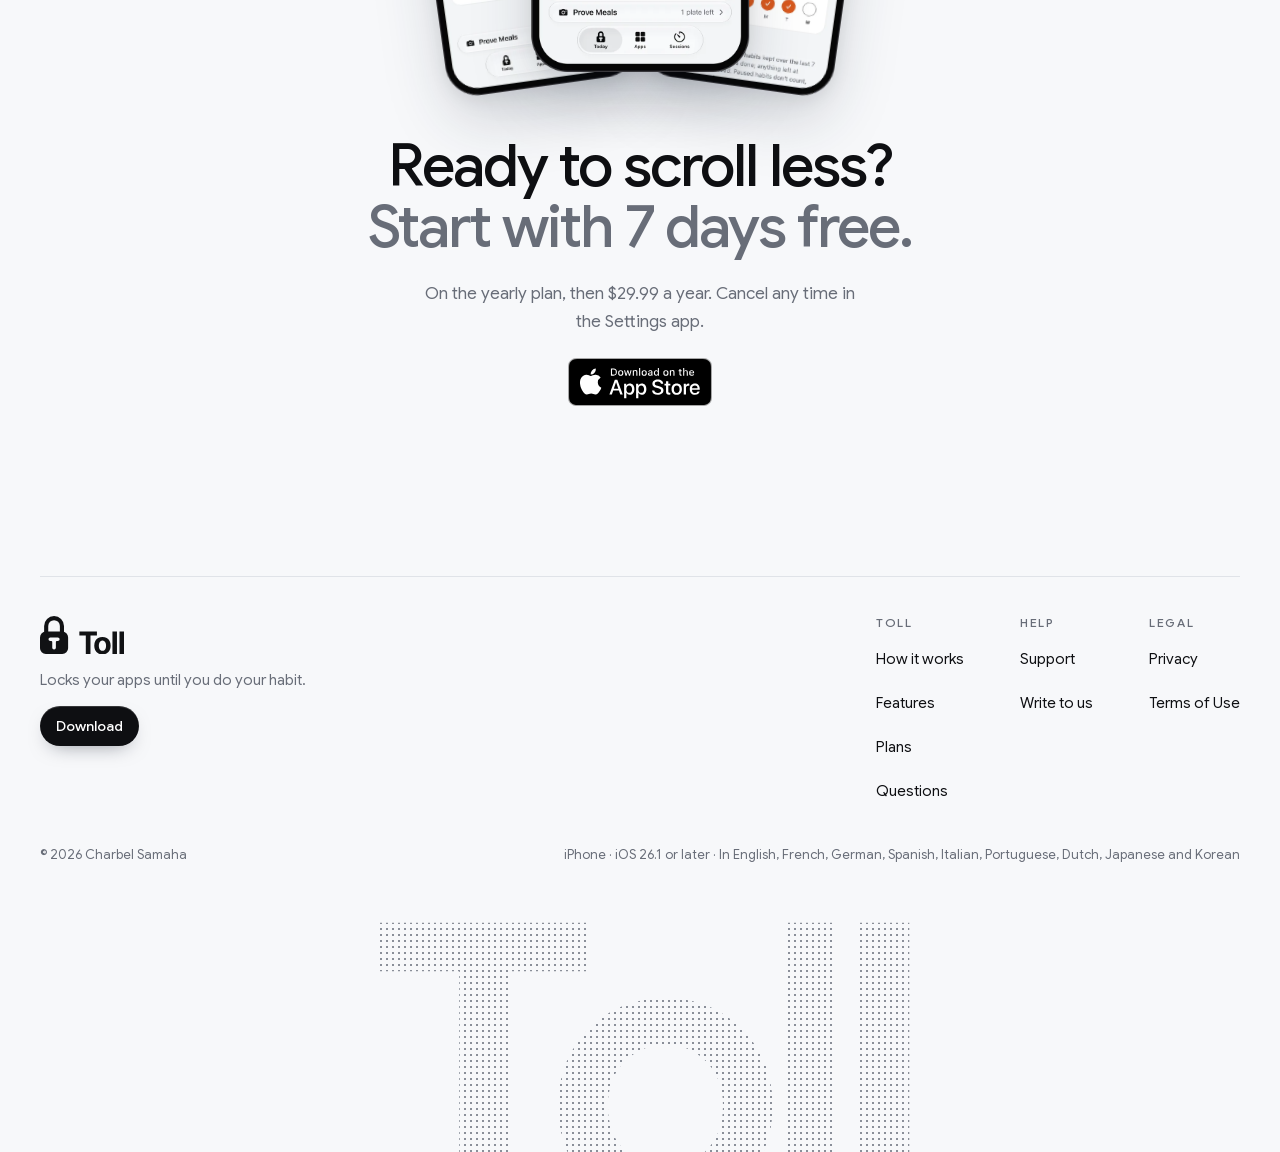
==== commit d2dd3665: "Toll 1.9: Friends (privacy, home and support pages)" ====
--- a/index.html
+++ b/index.html
@@ -264,12 +264,13 @@
       <div class="wrap">
         <div class="head reveal">
           <h2 id="private-title" class="title two-tone"><span>Private by design.</span> <span>Nothing to sign up for.</span></h2>
-          <p class="lede">Toll has no account and no server of its own. What it keeps stays with you.</p>
+          <p class="lede">No sign-up, and your photos never leave your iPhone. What Toll keeps stays with you; friends, if you add them, see only your daily check mark, streak and challenge&nbsp;days.</p>
         </div>
         <ul class="rows">
           <li class="row reveal"><h3 class="heading">Photos never leave your iPhone</h3><p>Each photo is checked on your iPhone, then discarded. Never stored, never uploaded.</p></li>
-          <li class="row reveal"><h3 class="heading">No account, no login</h3><p>Your habits and records live on your iPhone and in your own iCloud, so they follow you to a new phone.</p></li>
-          <li class="row reveal"><h3 class="heading">No ads, no trackers</h3><p>Only anonymous usage counts, never who you are. Toll does not track you and does not sell anything.</p></li>
+          <li class="row reveal"><h3 class="heading">No sign-up, no login</h3><p>Your habits and records live on your iPhone and in your own iCloud, so they follow you to a new phone.</p></li>
+          <li class="row reveal"><h3 class="heading">Friends see your check mark, never your photos</h3><p>If you add friends, Toll&rsquo;s friends server keeps a random ID and your daily check mark, streak, challenge days and this week&rsquo;s count so your friends can see them; never names, photos, apps, habits or places. Delete it any time in Toll&nbsp;&gt;&nbsp;Friends.</p></li>
+          <li class="row reveal"><h3 class="heading">No ads</h3><p>Only anonymous usage counts, never who you are. Toll does not track you and does not sell anything.</p></li>
           <li class="row reveal"><h3 class="heading">What Toll never does</h3><p>Hide your apps (it locks them; they stay on your Home Screen). Ask for the PIN to prove a habit or to open Toll. Send a notification you cannot turn off. Keep a lock once Toll is deleted.</p></li>
         </ul>
         <p class="small after-rows">The details are in the <a class="link" href="privacy/">privacy policy</a>.</p>
@@ -311,7 +312,7 @@
           </details>
           <details>
             <summary>What happens to my photos and data?<i aria-hidden="true"><svg viewBox="0 0 14 14" fill="none" stroke="currentColor" stroke-width="1.8" stroke-linecap="round"><path d="M7 1.5v11M1.5 7h11"/></svg></i></summary>
-            <div><p>Photos are checked on your iPhone and never stored or uploaded. Your habits and records stay on your iPhone and in your own iCloud. Toll has no account, no ads and no trackers; it sends anonymous usage counts, never who you are. The <a class="link" href="privacy/">privacy policy</a> lists every count.</p></div>
+            <div><p>Photos are checked on your iPhone and never stored or uploaded. Your habits and records stay on your iPhone and in your own iCloud. Toll has no sign-up and no ads; it sends anonymous usage counts, never who you are. If you add friends, Toll&rsquo;s friends server keeps a random ID and your daily check mark, streak, challenge days and this week&rsquo;s count so your friends can see them; never names, photos, apps, habits or places. Delete it any time in Toll&nbsp;&gt;&nbsp;Friends. The <a class="link" href="privacy/">privacy policy</a> lists every count.</p></div>
           </details>
           <details>
             <summary>What happens if I delete Toll?<i aria-hidden="true"><svg viewBox="0 0 14 14" fill="none" stroke="currentColor" stroke-width="1.8" stroke-linecap="round"><path d="M7 1.5v11M1.5 7h11"/></svg></i></summary>
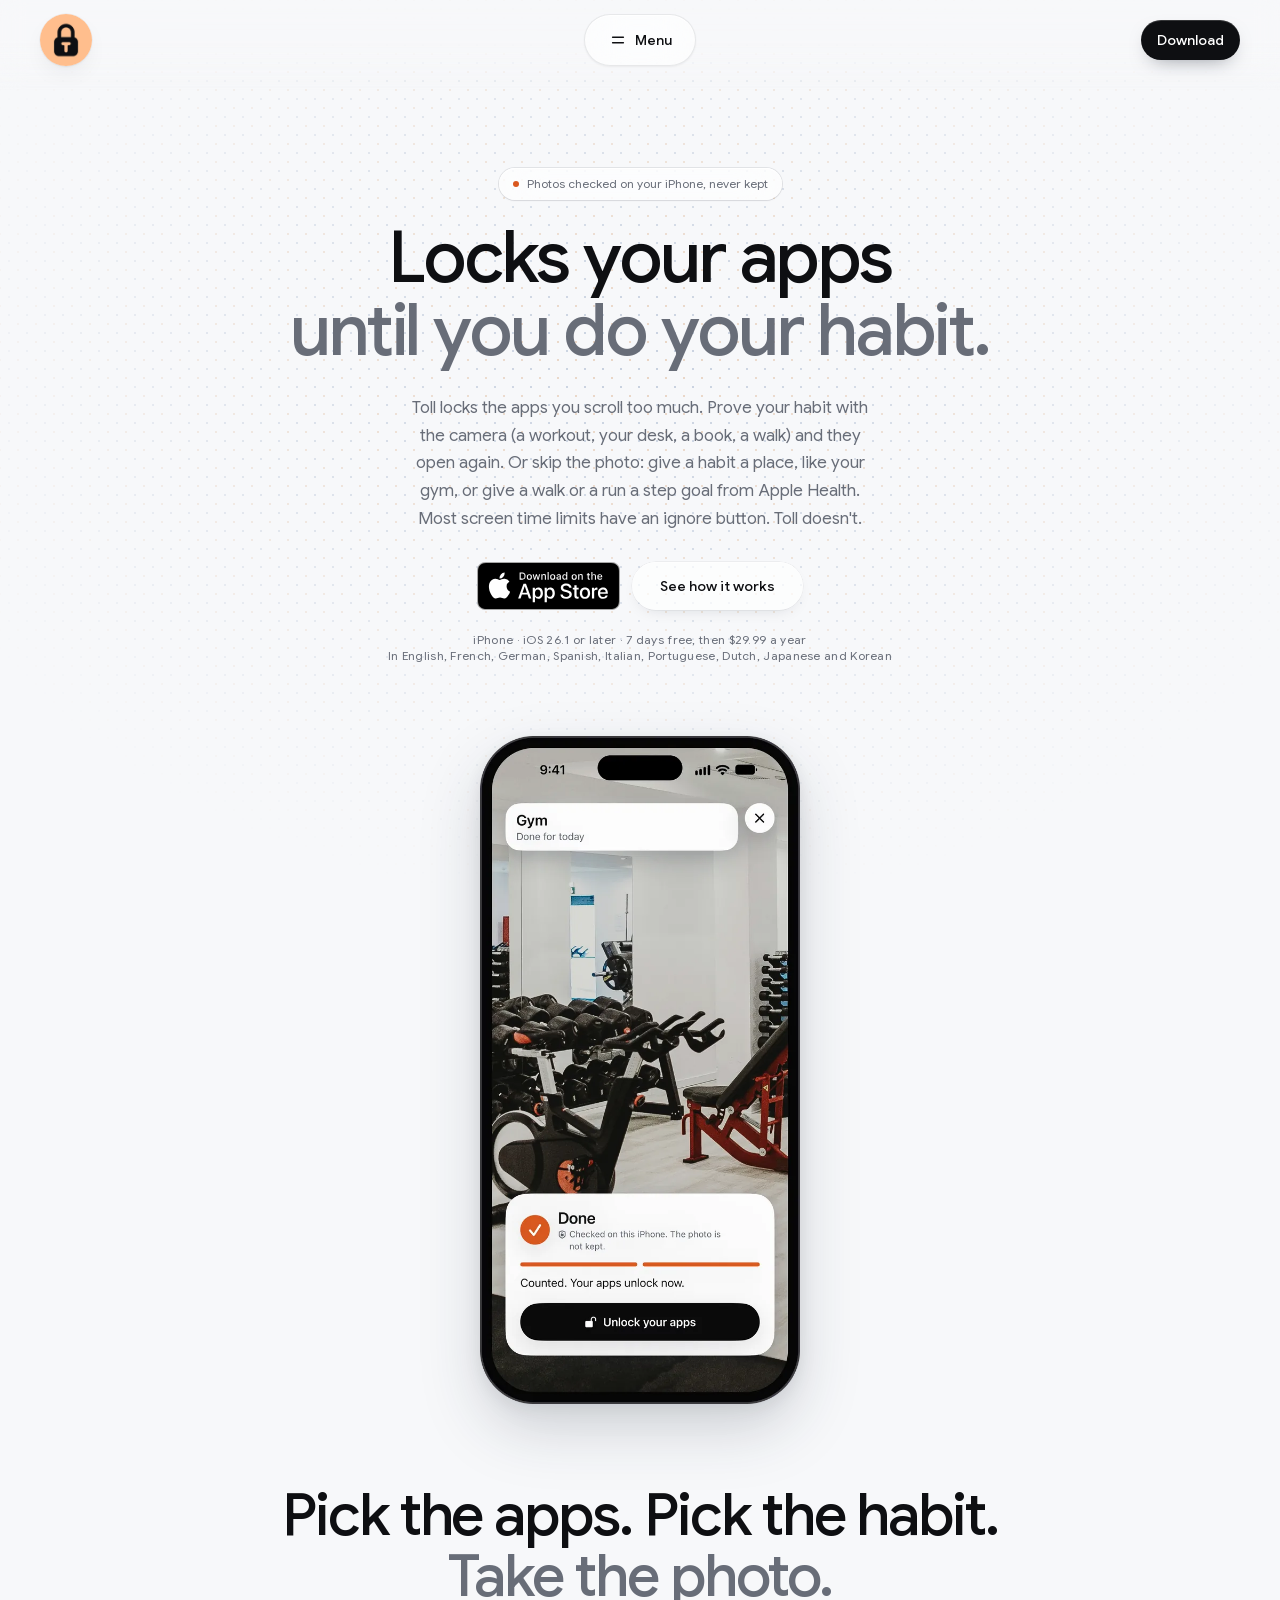
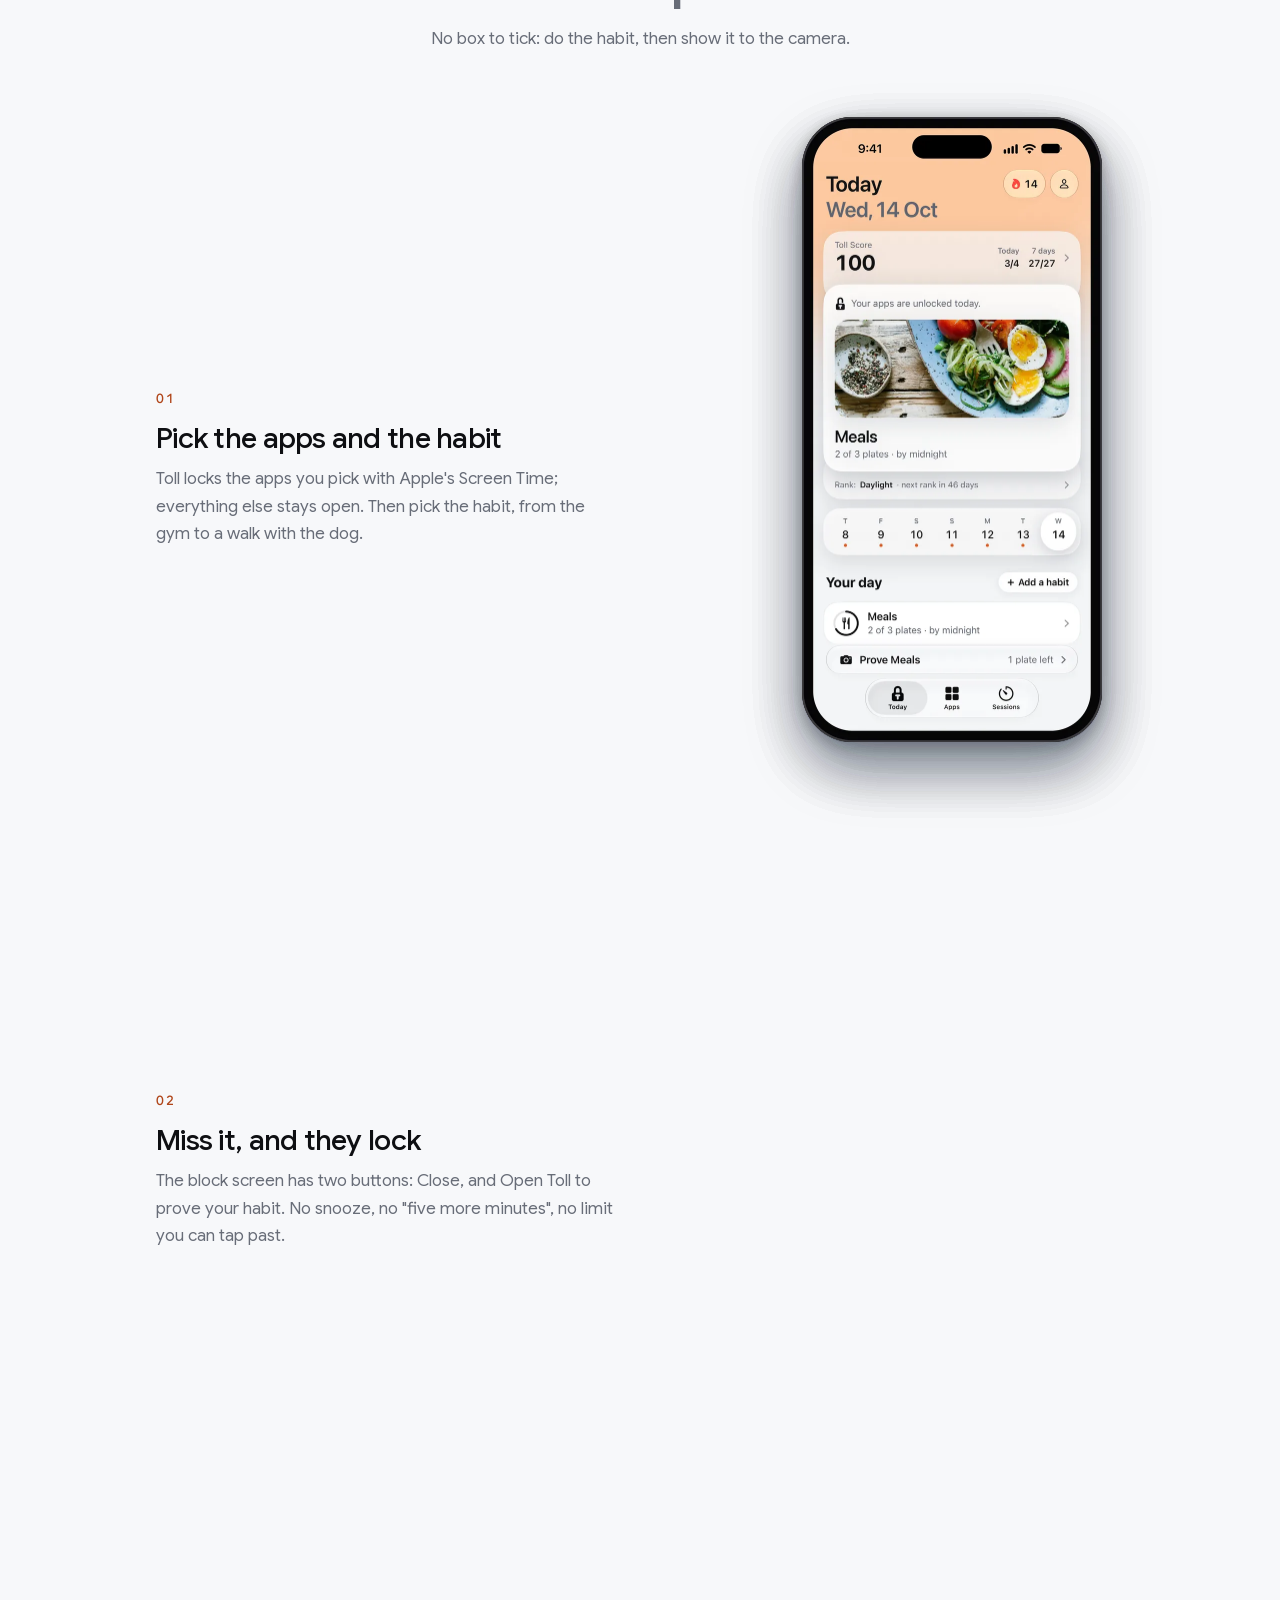
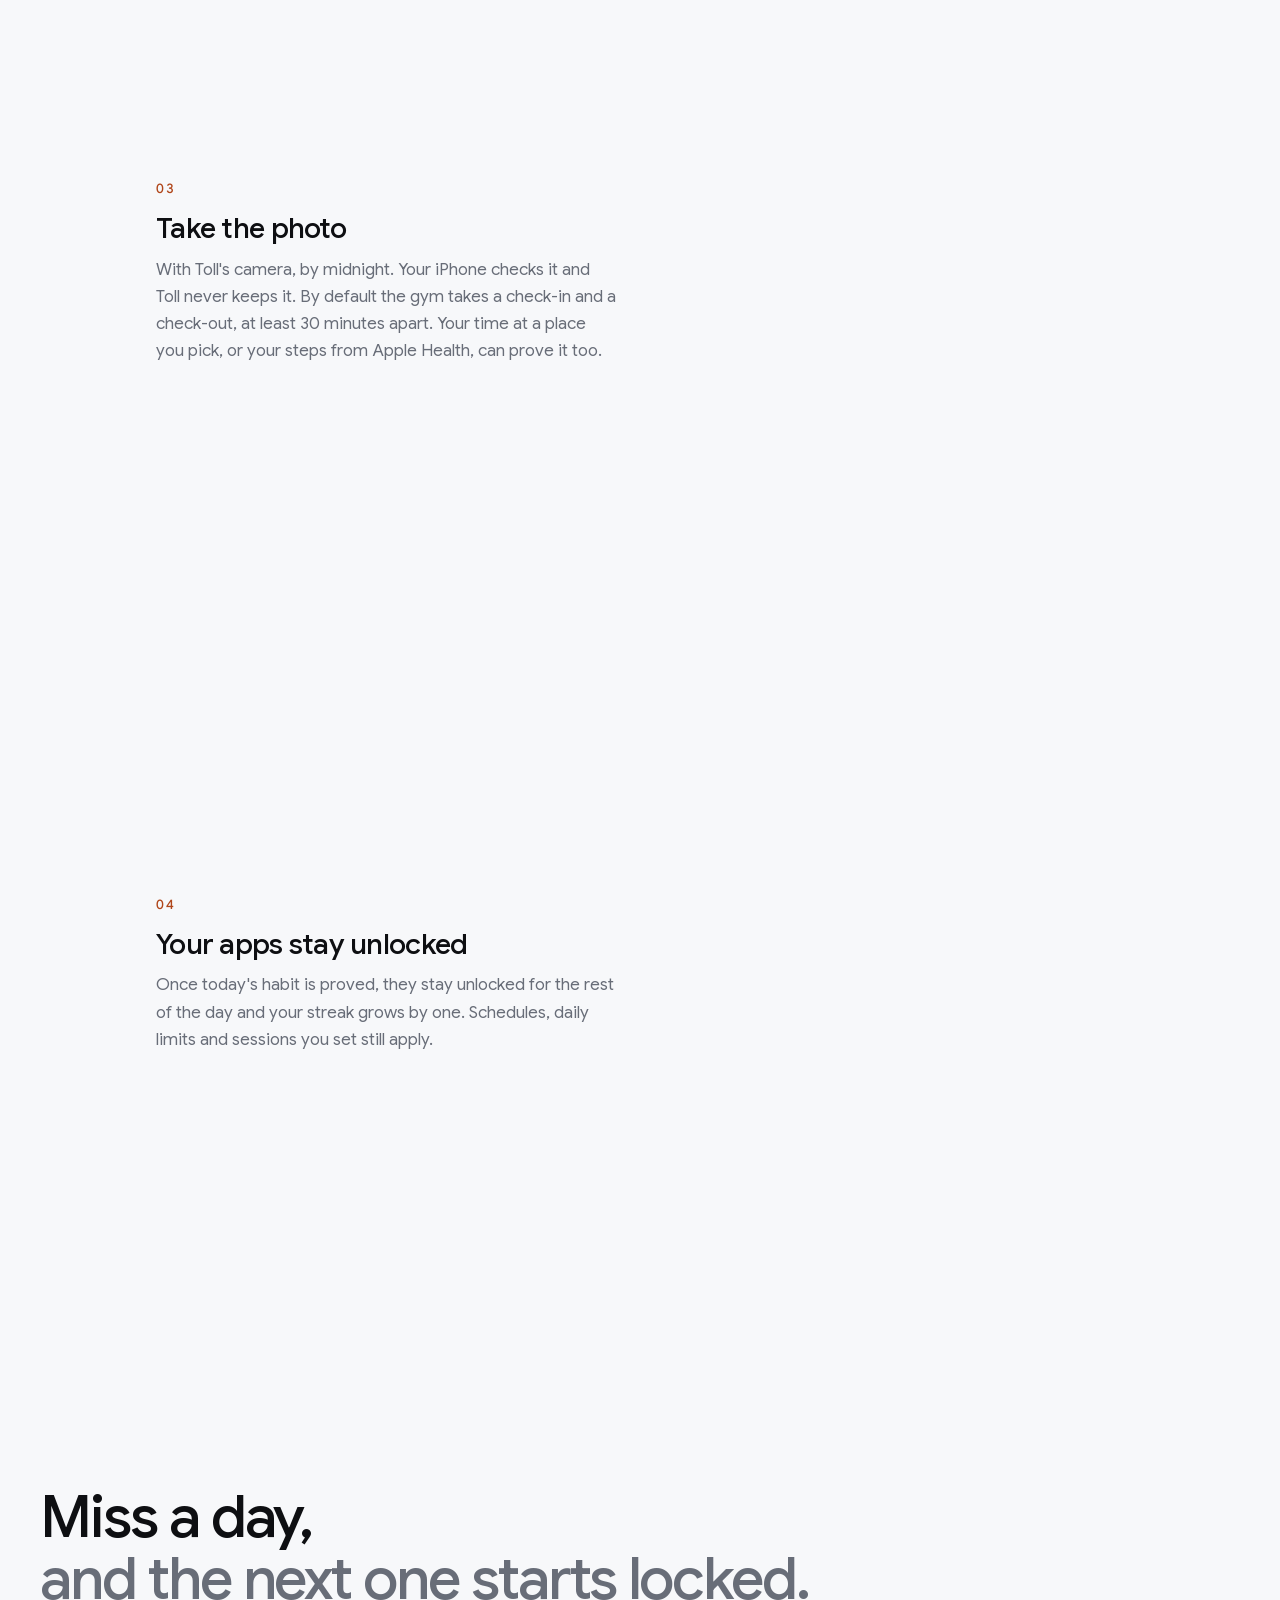
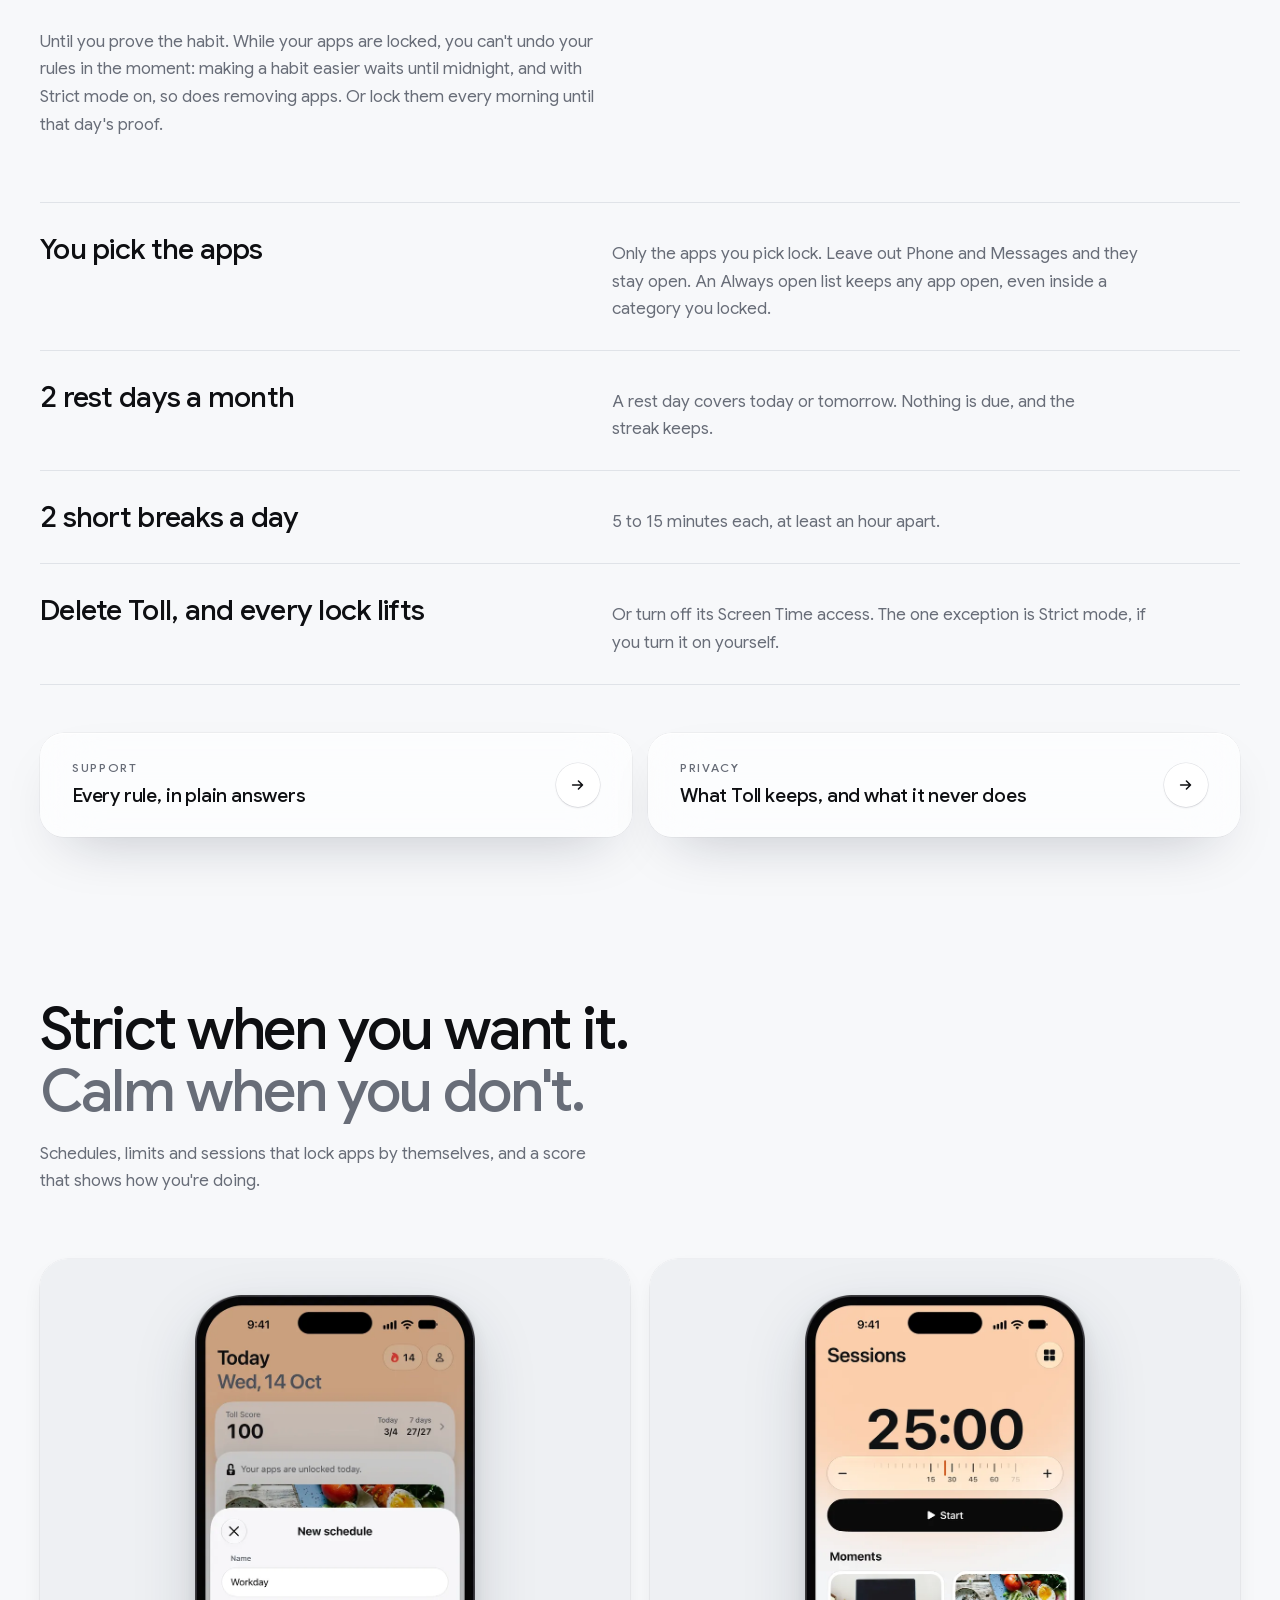
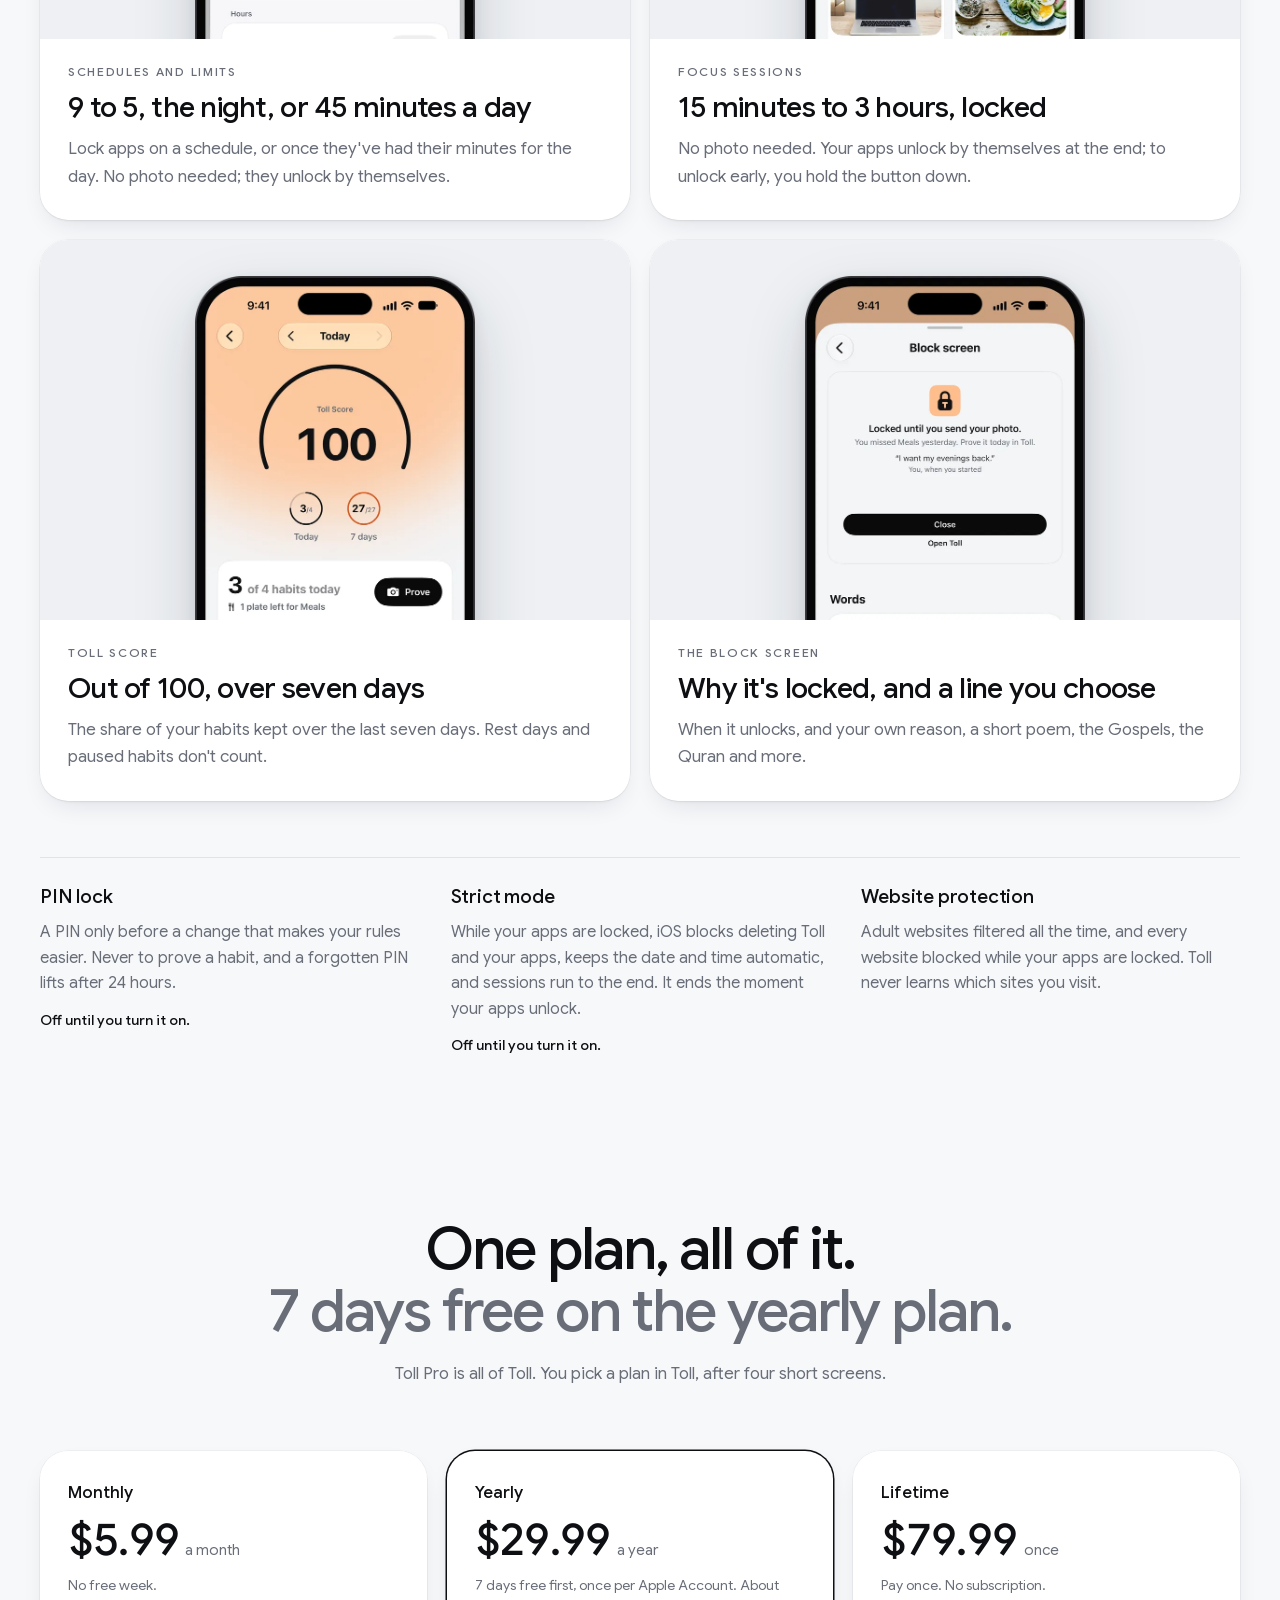
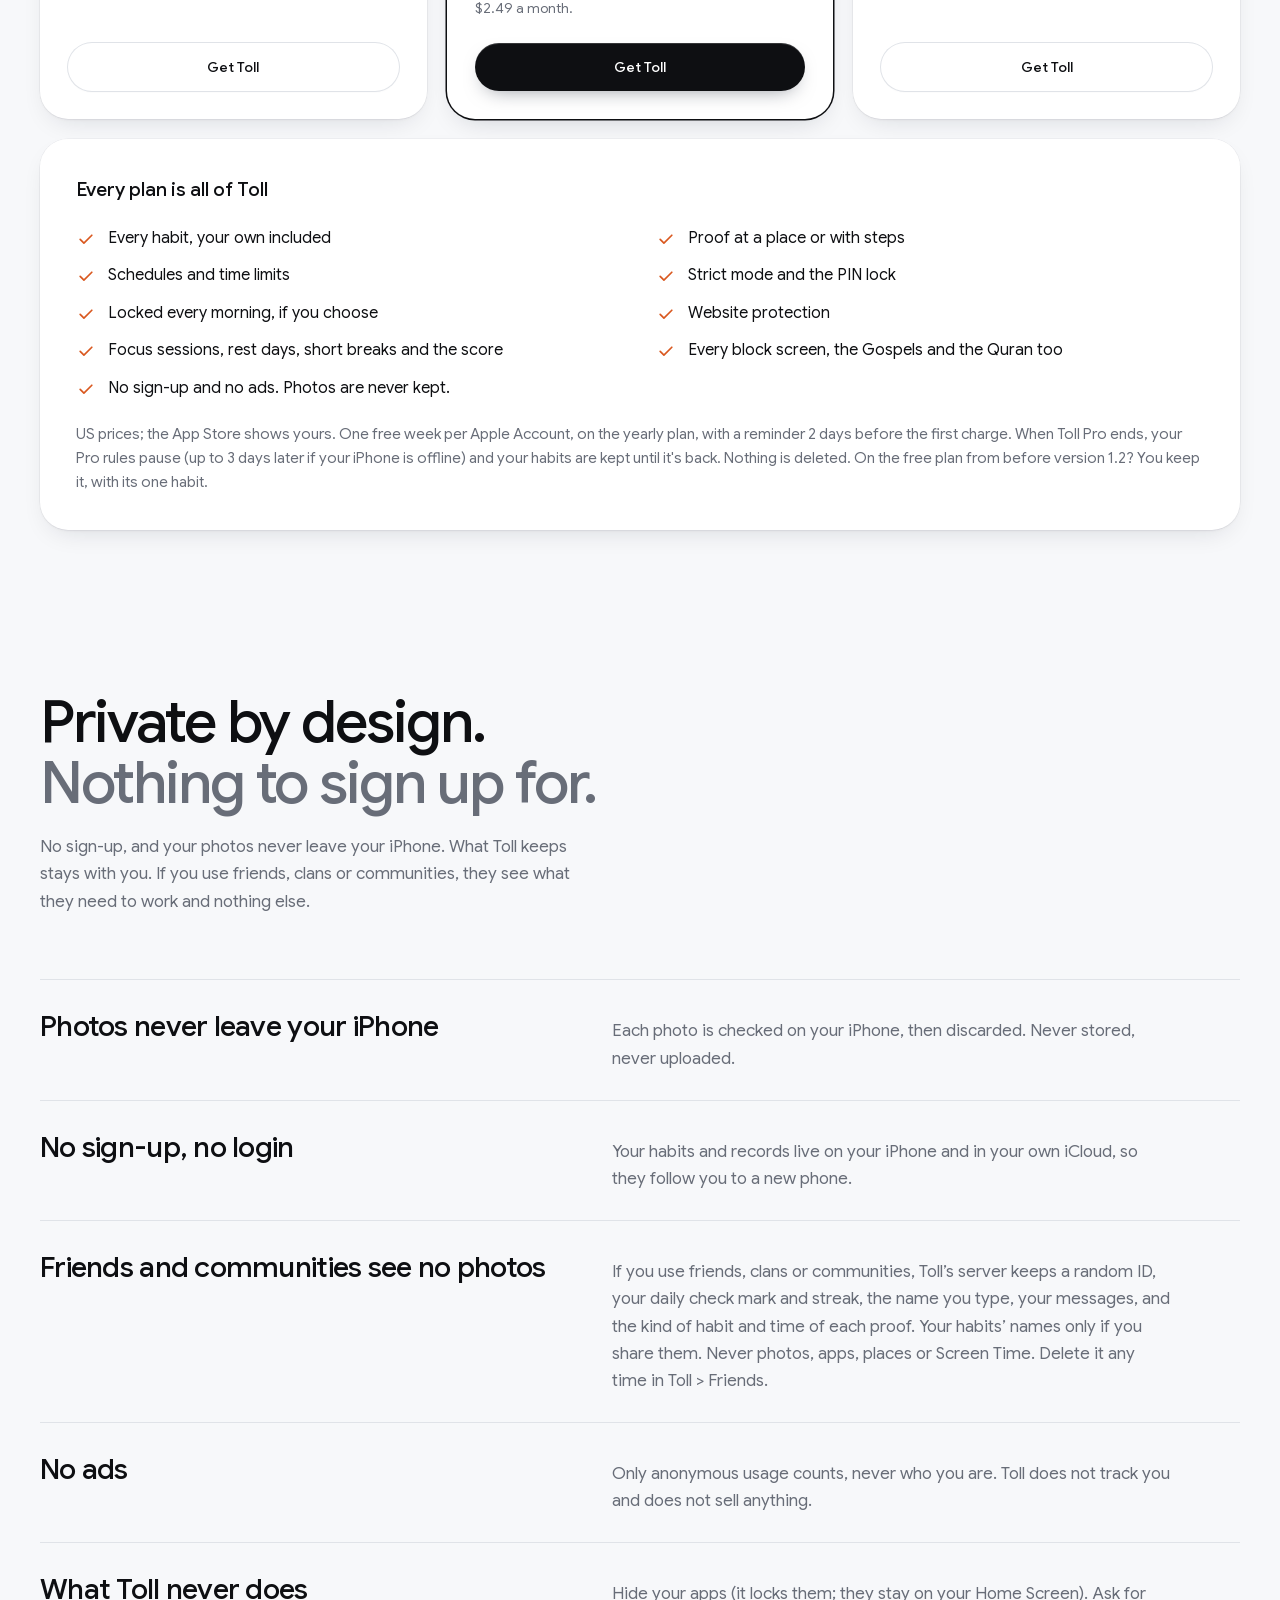
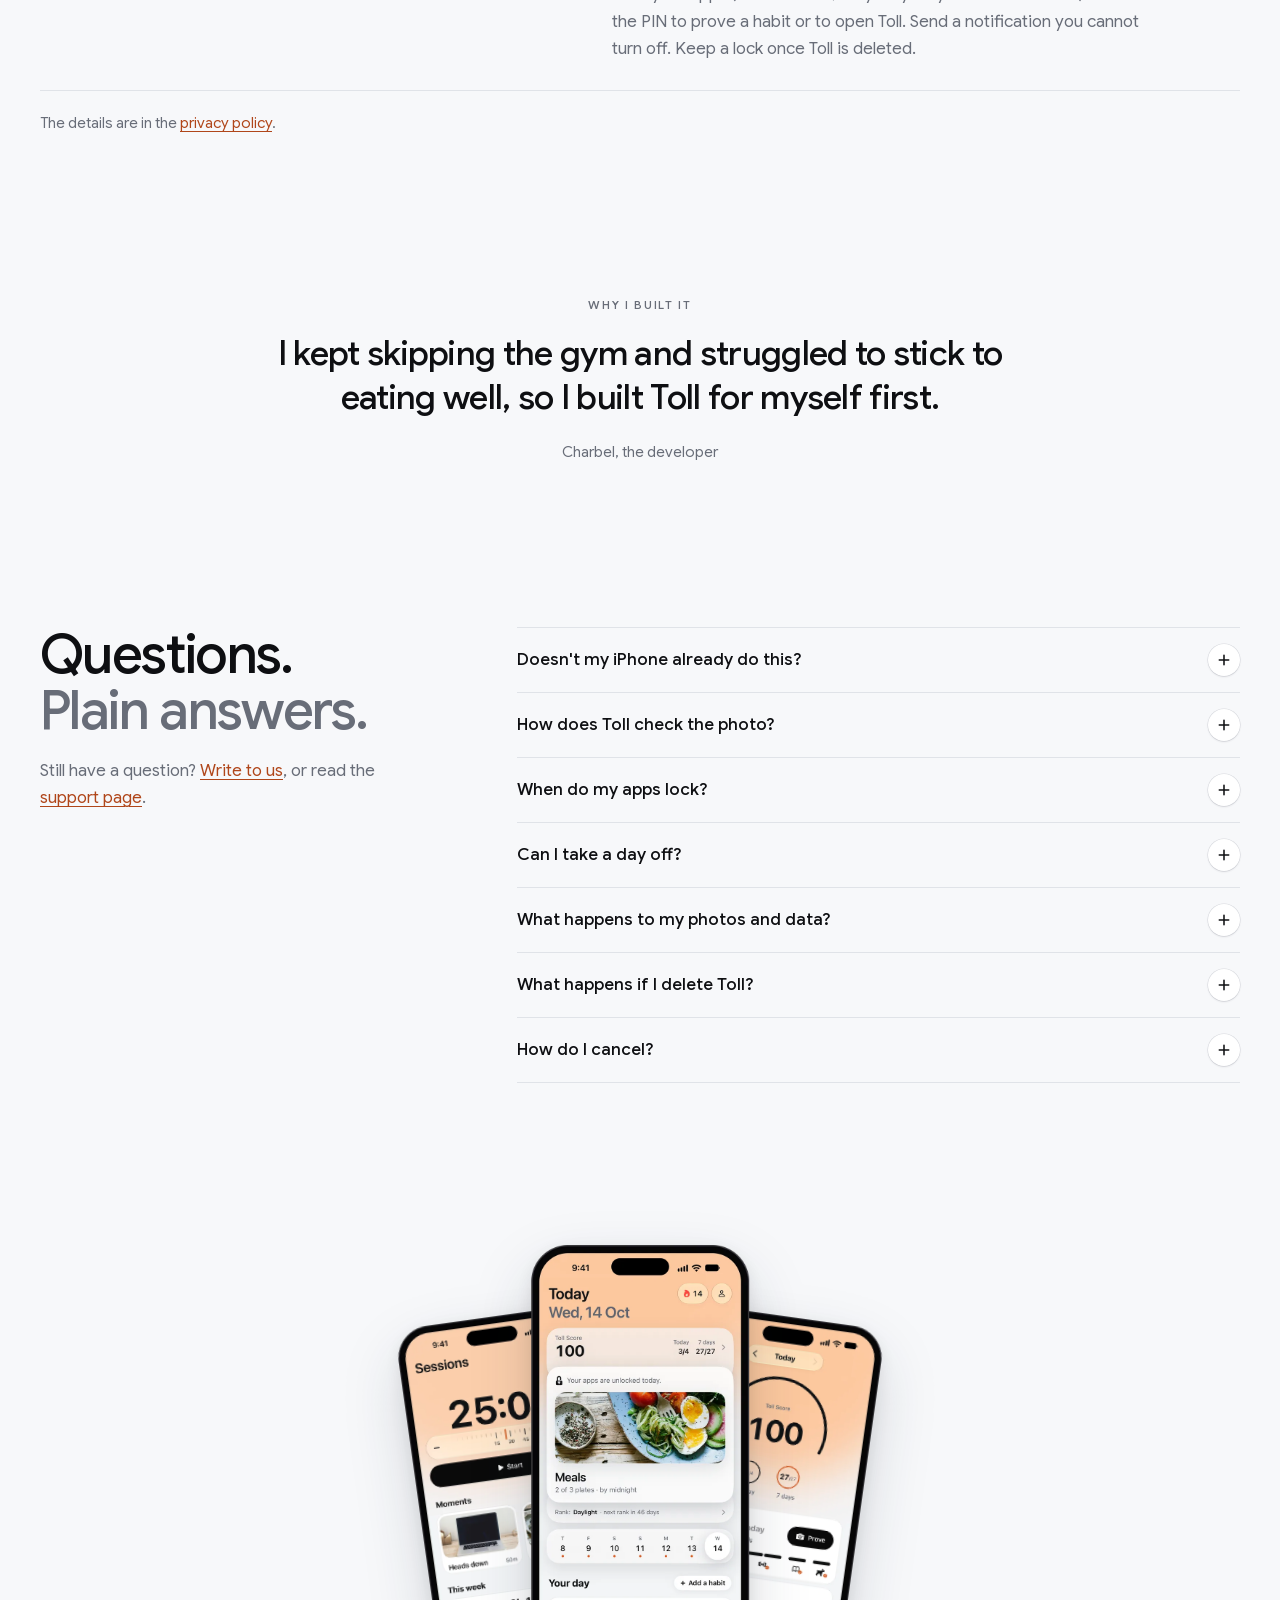
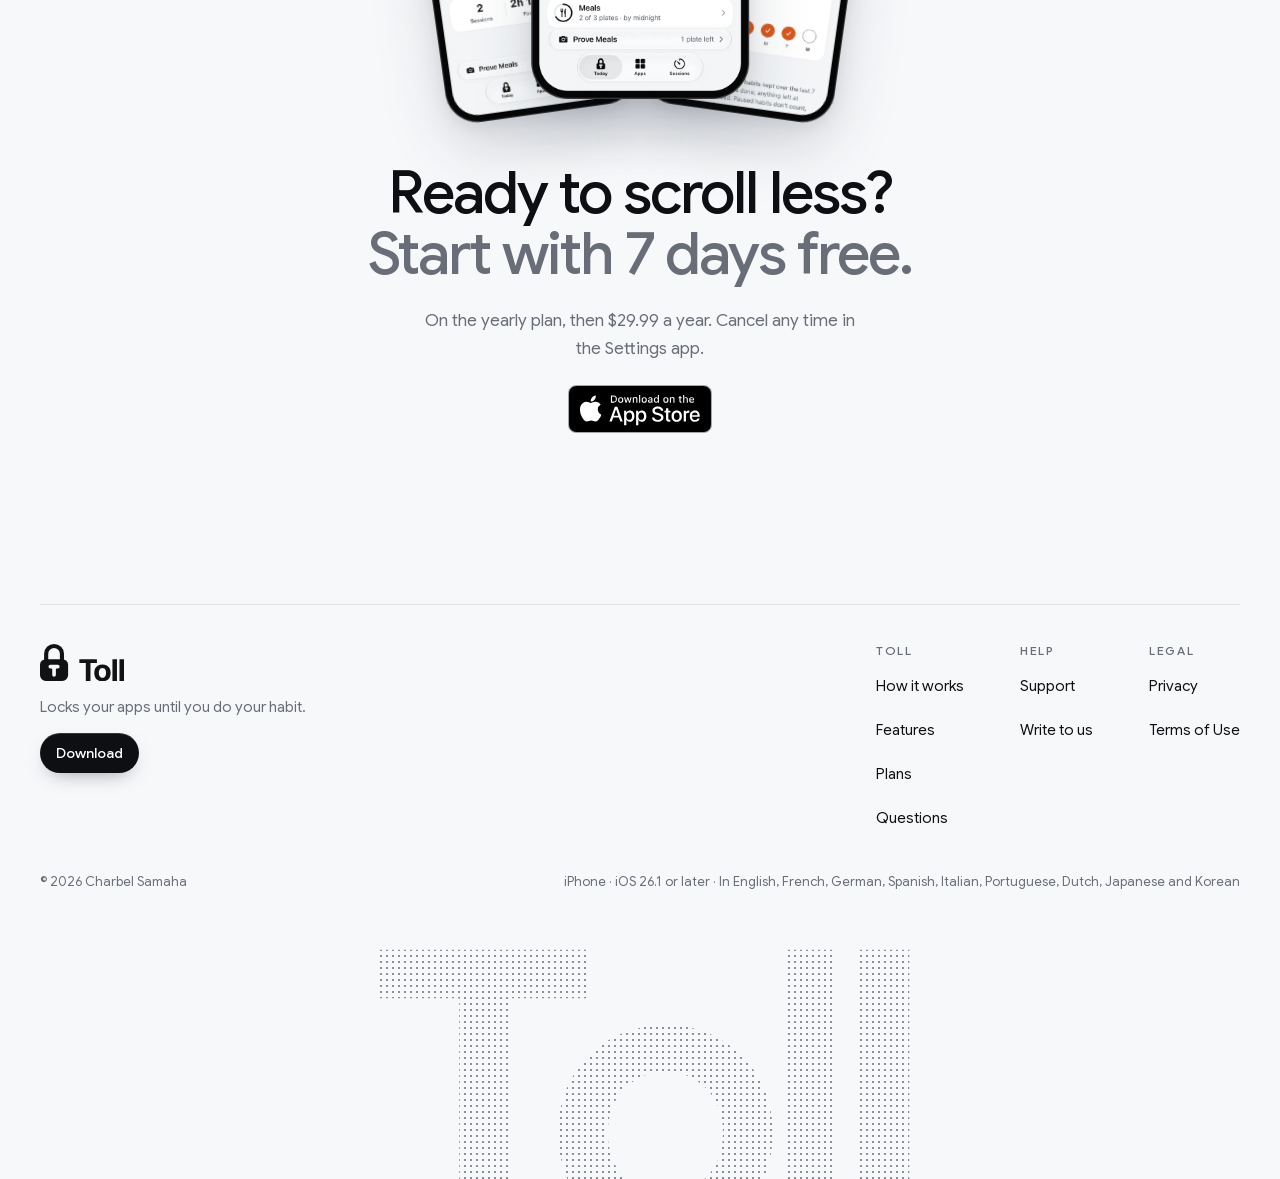
==== commit 72f1028b: "Toll 1.10: Friends, clans and communities" ====
--- a/index.html
+++ b/index.html
@@ -253,7 +253,7 @@
             <li><svg viewBox="0 0 24 24" fill="none" stroke="currentColor" stroke-width="2" stroke-linecap="round" stroke-linejoin="round" aria-hidden="true"><path d="M5 12.5l4.5 4.5L19 7.5"/></svg><span>Website protection</span></li>
             <li><svg viewBox="0 0 24 24" fill="none" stroke="currentColor" stroke-width="2" stroke-linecap="round" stroke-linejoin="round" aria-hidden="true"><path d="M5 12.5l4.5 4.5L19 7.5"/></svg><span>Focus sessions, rest days, short breaks and the score</span></li>
             <li><svg viewBox="0 0 24 24" fill="none" stroke="currentColor" stroke-width="2" stroke-linecap="round" stroke-linejoin="round" aria-hidden="true"><path d="M5 12.5l4.5 4.5L19 7.5"/></svg><span>Every block screen, the Gospels and the Quran too</span></li>
-            <li><svg viewBox="0 0 24 24" fill="none" stroke="currentColor" stroke-width="2" stroke-linecap="round" stroke-linejoin="round" aria-hidden="true"><path d="M5 12.5l4.5 4.5L19 7.5"/></svg><span>No account and no ads. Photos are never kept.</span></li>
+            <li><svg viewBox="0 0 24 24" fill="none" stroke="currentColor" stroke-width="2" stroke-linecap="round" stroke-linejoin="round" aria-hidden="true"><path d="M5 12.5l4.5 4.5L19 7.5"/></svg><span>No sign-up and no ads. Photos are never kept.</span></li>
           </ul>
           <p class="small">US prices; the App Store shows yours. One free week per Apple Account, on the yearly plan, with a reminder 2 days before the first charge. When Toll Pro ends, your Pro rules pause (up to 3 days later if your iPhone is offline) and your habits are kept until it's back. Nothing is deleted. On the free plan from before version 1.2? You keep it, with its one habit.</p>
         </div>
@@ -264,12 +264,12 @@
       <div class="wrap">
         <div class="head reveal">
           <h2 id="private-title" class="title two-tone"><span>Private by design.</span> <span>Nothing to sign up for.</span></h2>
-          <p class="lede">No sign-up, and your photos never leave your iPhone. What Toll keeps stays with you; friends, if you add them, see only your daily check mark, streak and challenge&nbsp;days.</p>
+          <p class="lede">No sign-up, and your photos never leave your iPhone. What Toll keeps stays with you. If you use friends, clans or communities, they see what they need to work and nothing else.</p>
         </div>
         <ul class="rows">
           <li class="row reveal"><h3 class="heading">Photos never leave your iPhone</h3><p>Each photo is checked on your iPhone, then discarded. Never stored, never uploaded.</p></li>
           <li class="row reveal"><h3 class="heading">No sign-up, no login</h3><p>Your habits and records live on your iPhone and in your own iCloud, so they follow you to a new phone.</p></li>
-          <li class="row reveal"><h3 class="heading">Friends see your check mark, never your photos</h3><p>If you add friends, Toll&rsquo;s friends server keeps a random ID and your daily check mark, streak, challenge days and this week&rsquo;s count so your friends can see them; never names, photos, apps, habits or places. Delete it any time in Toll&nbsp;&gt;&nbsp;Friends.</p></li>
+          <li class="row reveal"><h3 class="heading">Friends and communities see no photos</h3><p>If you use friends, clans or communities, Toll&rsquo;s server keeps a random ID, your daily check mark and streak, the name you type, your messages, and the kind of habit and time of each proof. Your habits&rsquo; names only if you share them. Never photos, apps, places or Screen&nbsp;Time. Delete it any time in Toll&nbsp;&gt;&nbsp;Friends.</p></li>
           <li class="row reveal"><h3 class="heading">No ads</h3><p>Only anonymous usage counts, never who you are. Toll does not track you and does not sell anything.</p></li>
           <li class="row reveal"><h3 class="heading">What Toll never does</h3><p>Hide your apps (it locks them; they stay on your Home Screen). Ask for the PIN to prove a habit or to open Toll. Send a notification you cannot turn off. Keep a lock once Toll is deleted.</p></li>
         </ul>
@@ -312,7 +312,7 @@
           </details>
           <details>
             <summary>What happens to my photos and data?<i aria-hidden="true"><svg viewBox="0 0 14 14" fill="none" stroke="currentColor" stroke-width="1.8" stroke-linecap="round"><path d="M7 1.5v11M1.5 7h11"/></svg></i></summary>
-            <div><p>Photos are checked on your iPhone and never stored or uploaded. Your habits and records stay on your iPhone and in your own iCloud. Toll has no sign-up and no ads; it sends anonymous usage counts, never who you are. If you add friends, Toll&rsquo;s friends server keeps a random ID and your daily check mark, streak, challenge days and this week&rsquo;s count so your friends can see them; never names, photos, apps, habits or places. Delete it any time in Toll&nbsp;&gt;&nbsp;Friends. The <a class="link" href="privacy/">privacy policy</a> lists every count.</p></div>
+            <div><p>Photos are checked on your iPhone and never stored or uploaded. Your habits and records stay on your iPhone and in your own iCloud. Toll has no sign-up and no ads; it sends anonymous usage counts, never who you are. If you use friends, clans or communities, Toll&rsquo;s server keeps a random ID, your daily check mark and streak, the name you type, your messages, and the kind of habit and time of each proof; your habits&rsquo; names only if you share them; never photos, apps, places or Screen&nbsp;Time. Delete it any time in Toll&nbsp;&gt;&nbsp;Friends. The <a class="link" href="privacy/">privacy policy</a> lists every count.</p></div>
           </details>
           <details>
             <summary>What happens if I delete Toll?<i aria-hidden="true"><svg viewBox="0 0 14 14" fill="none" stroke="currentColor" stroke-width="1.8" stroke-linecap="round"><path d="M7 1.5v11M1.5 7h11"/></svg></i></summary>
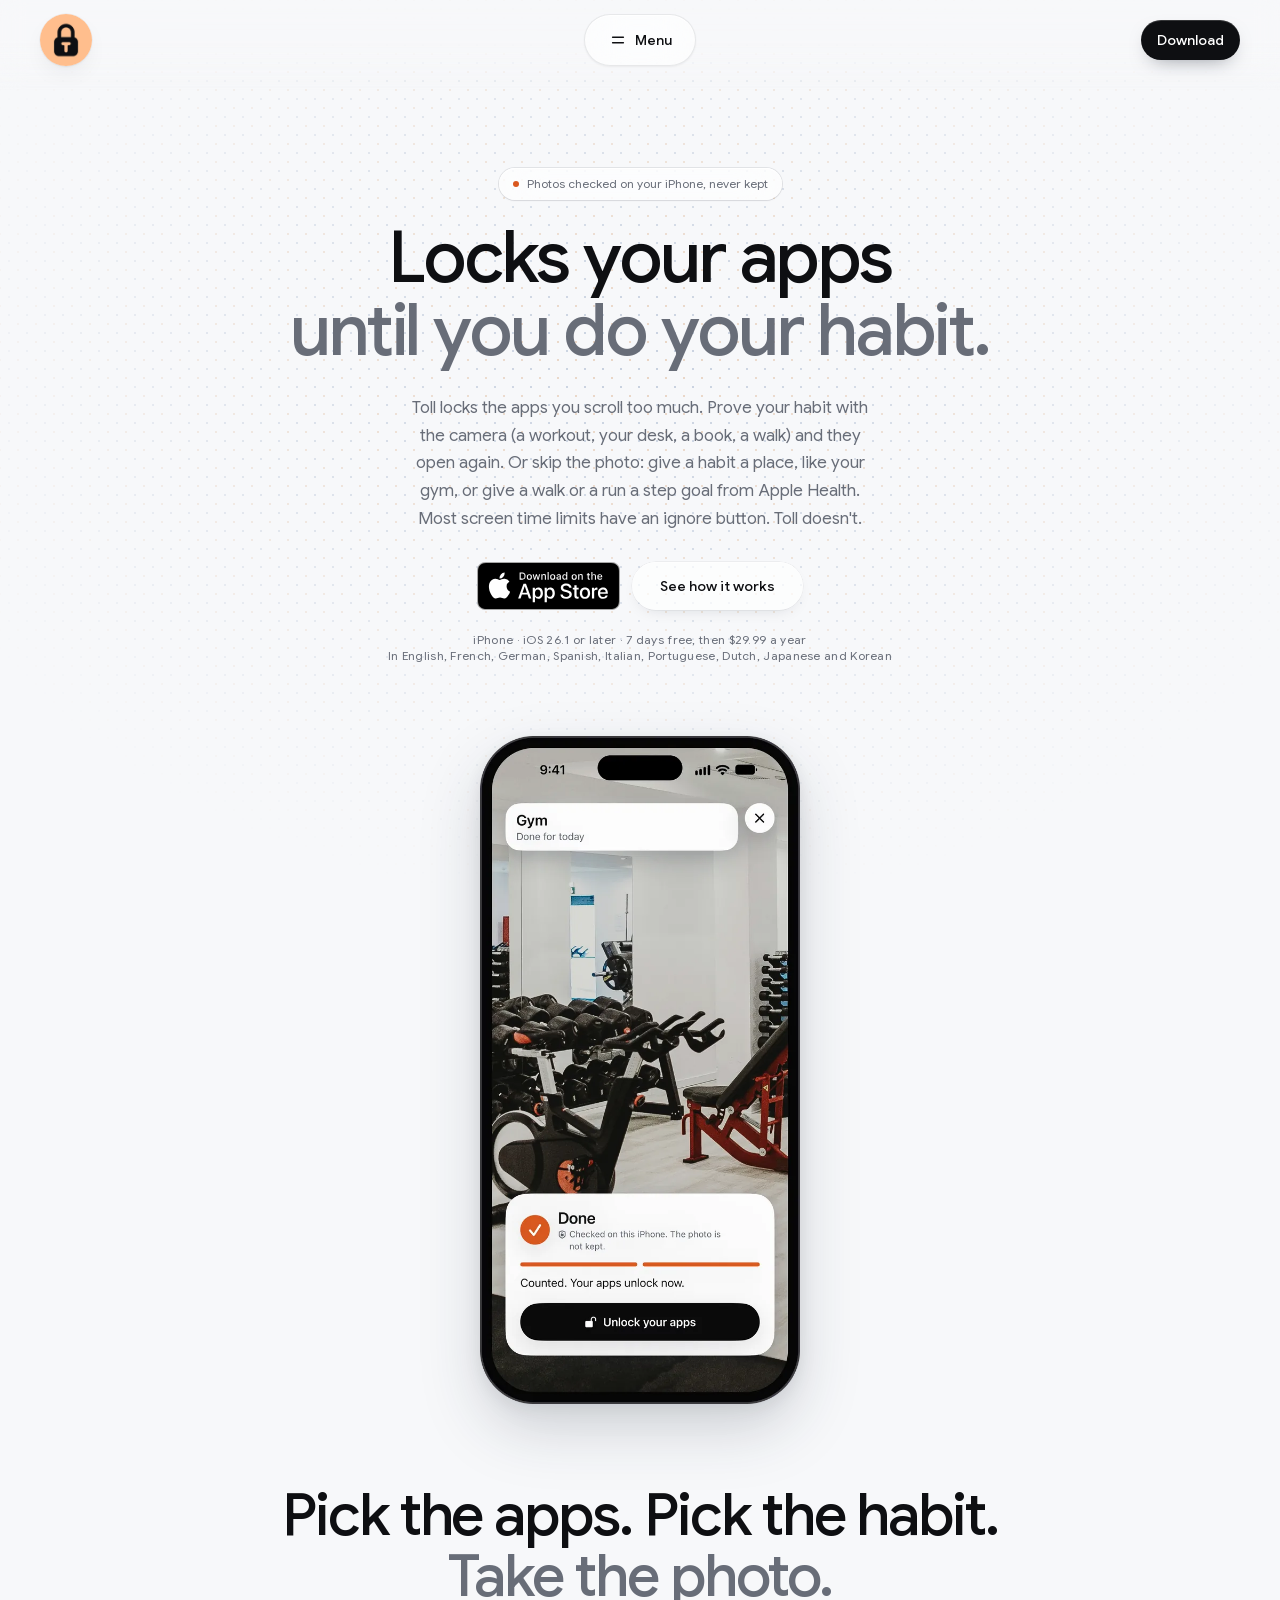
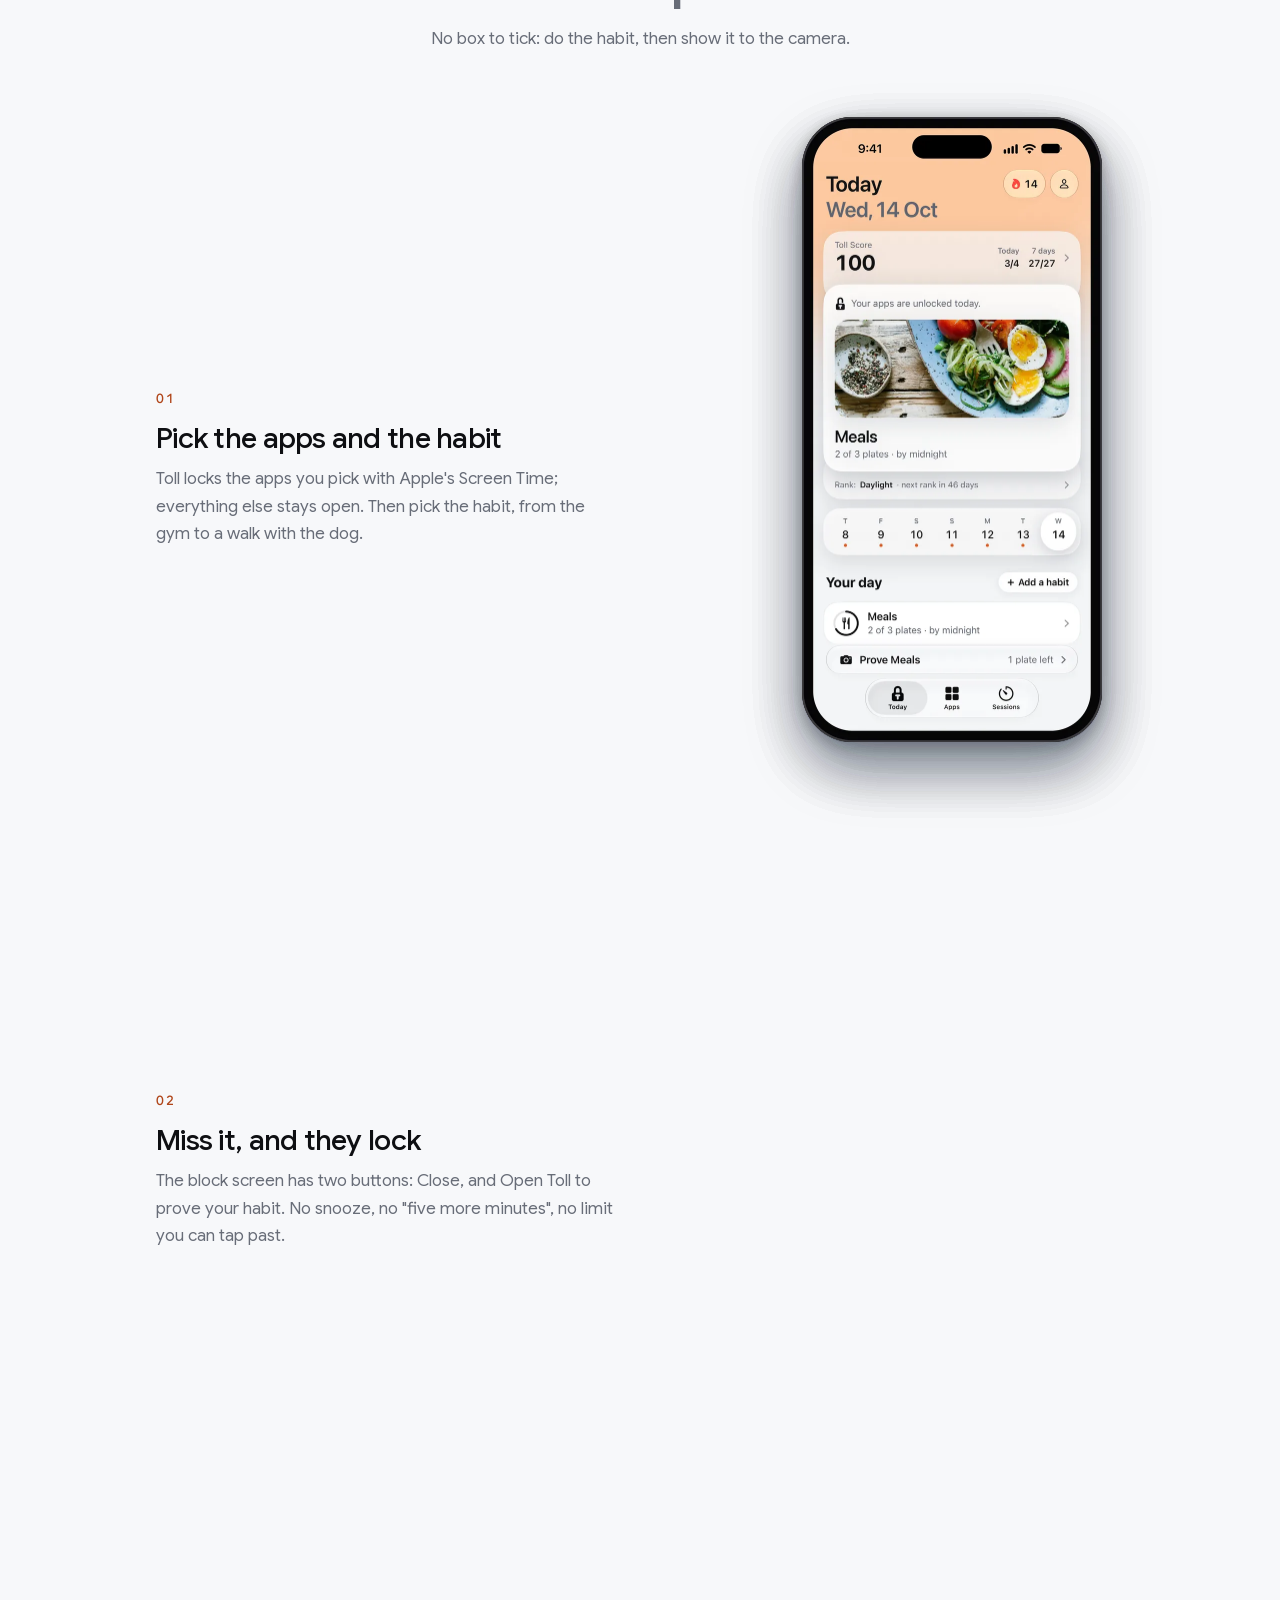
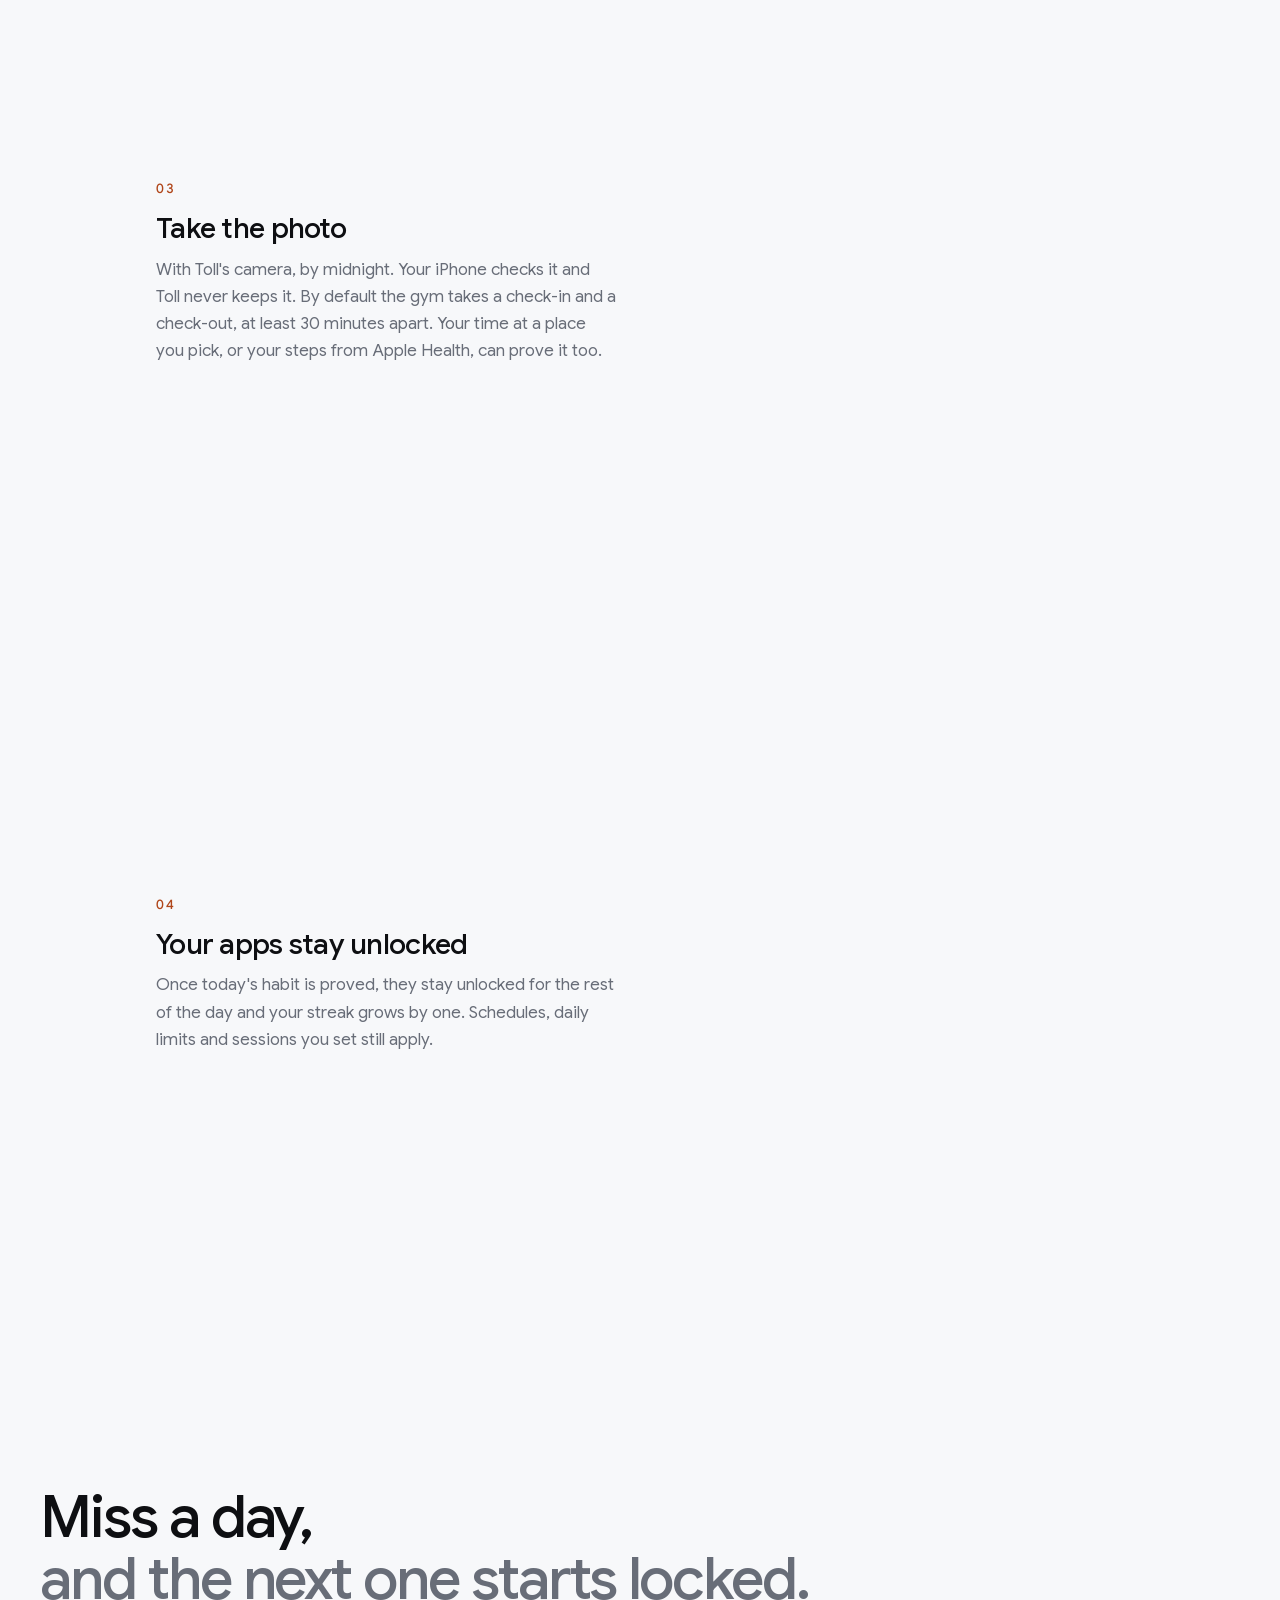
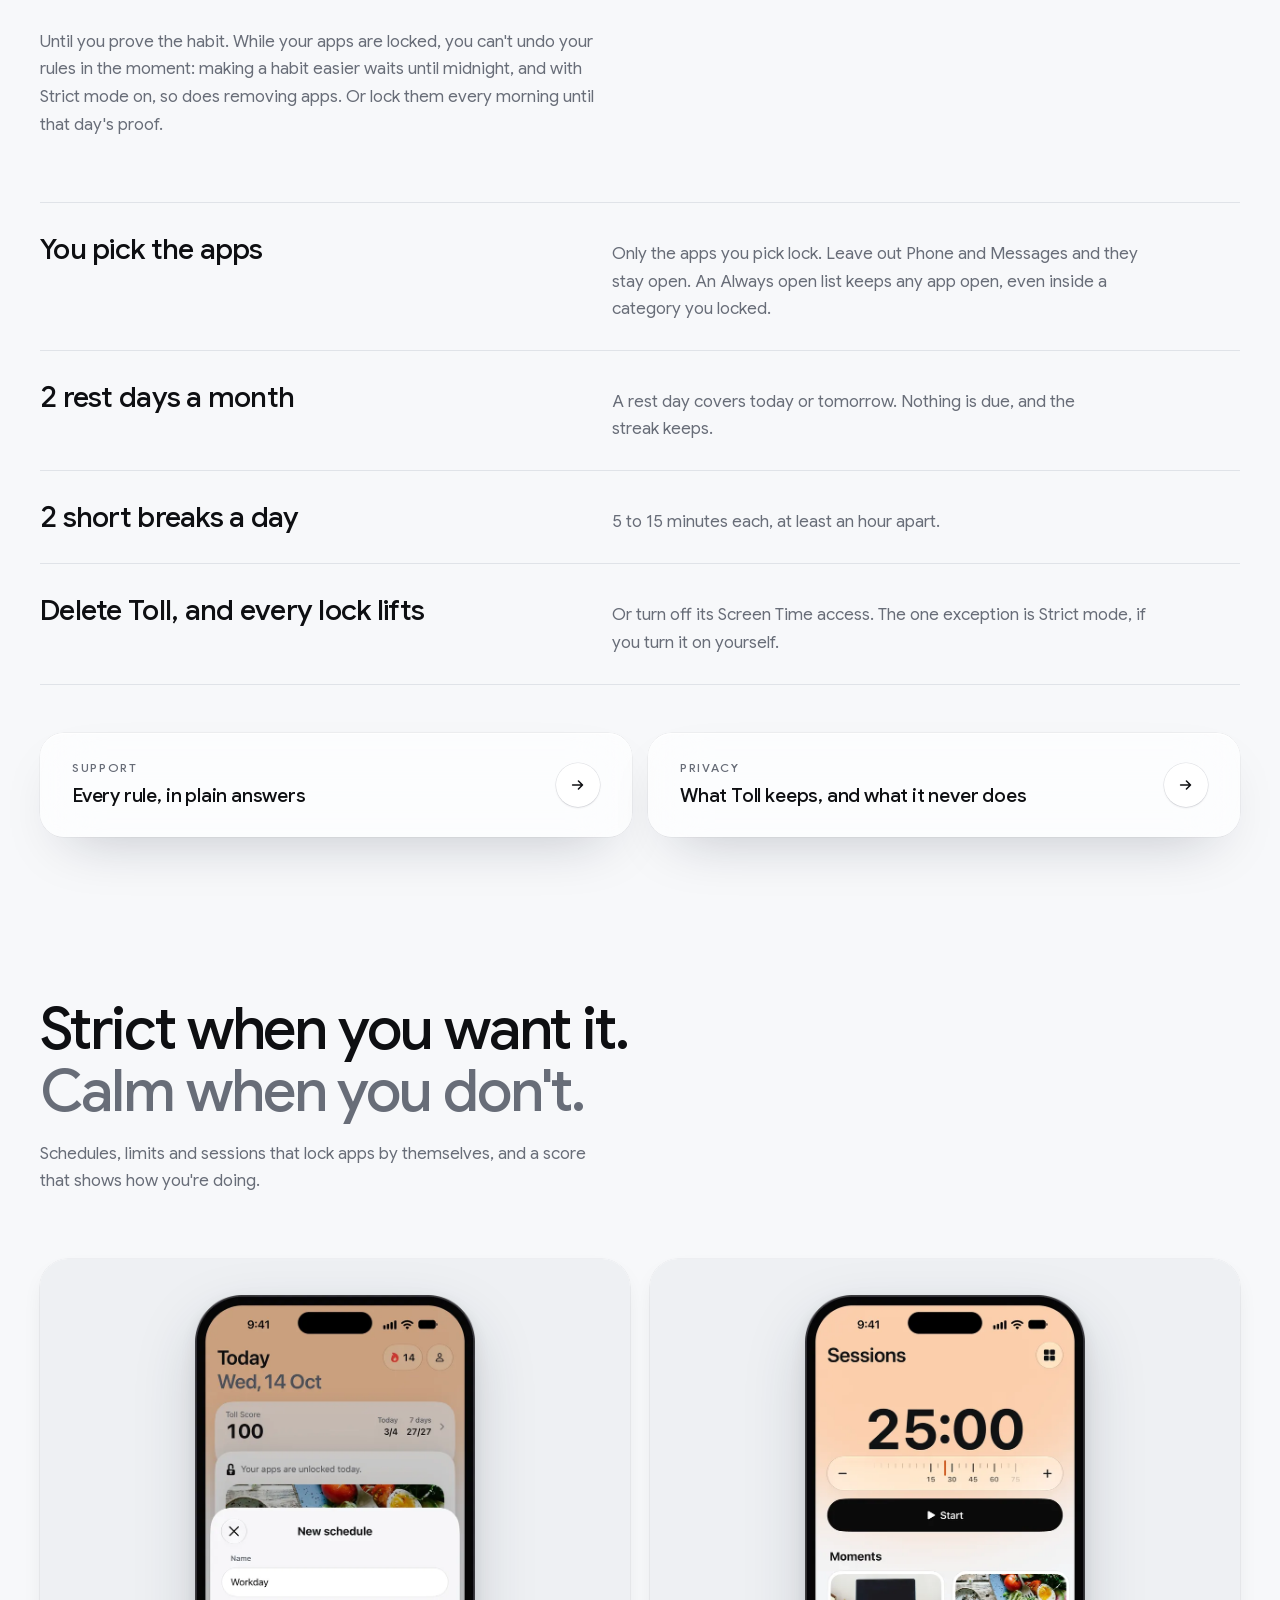
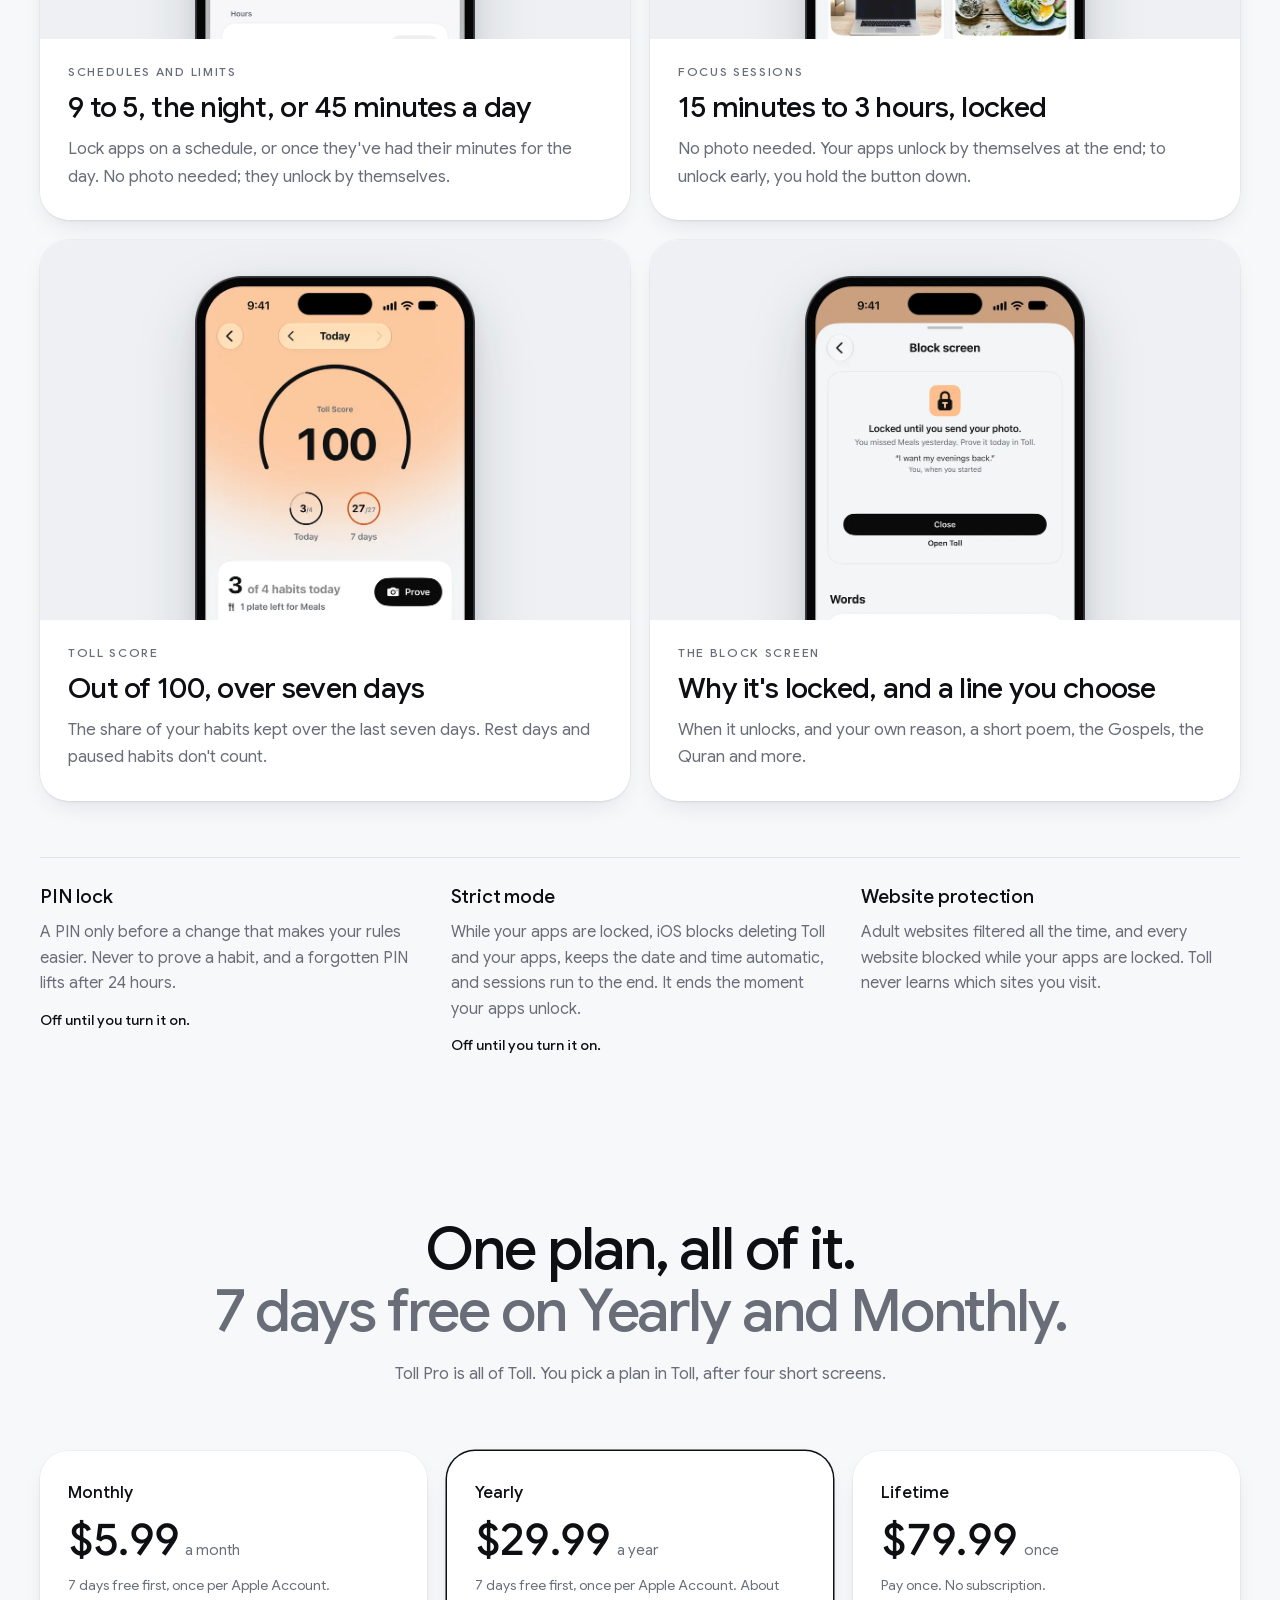
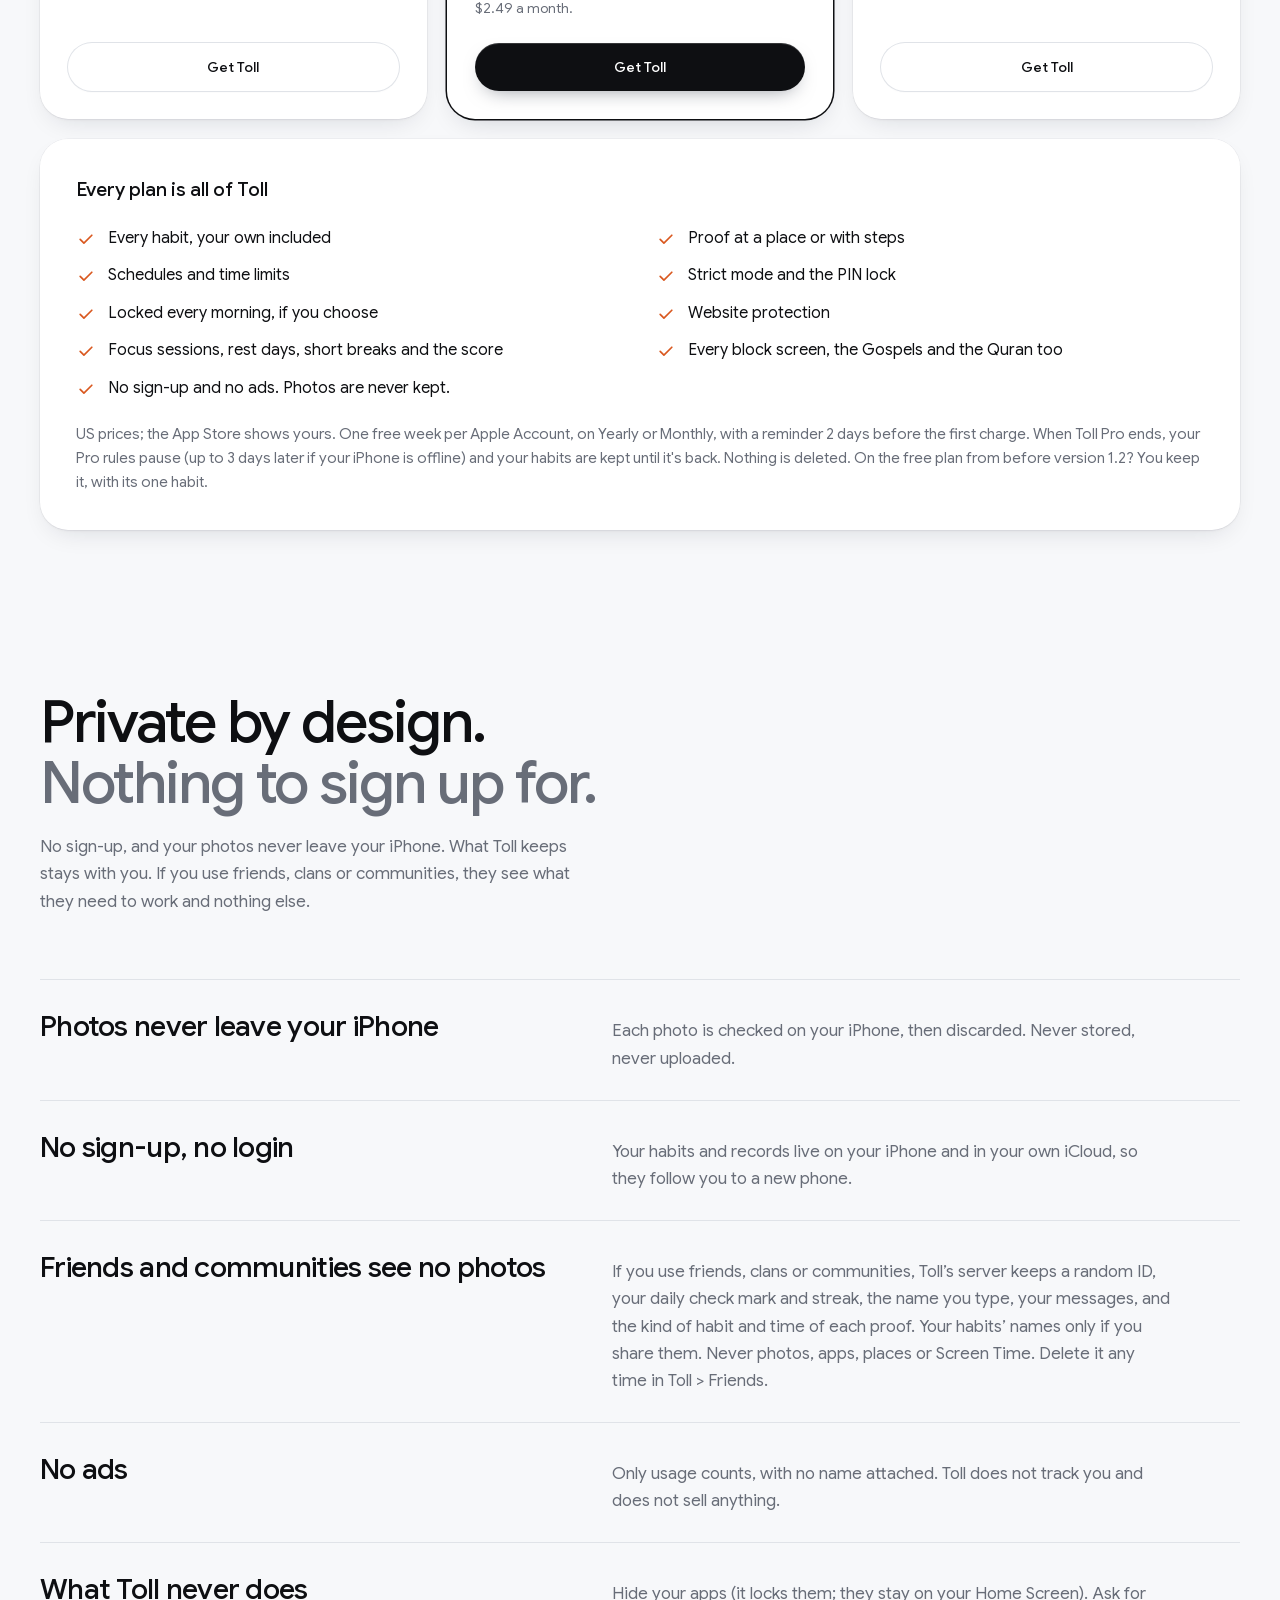
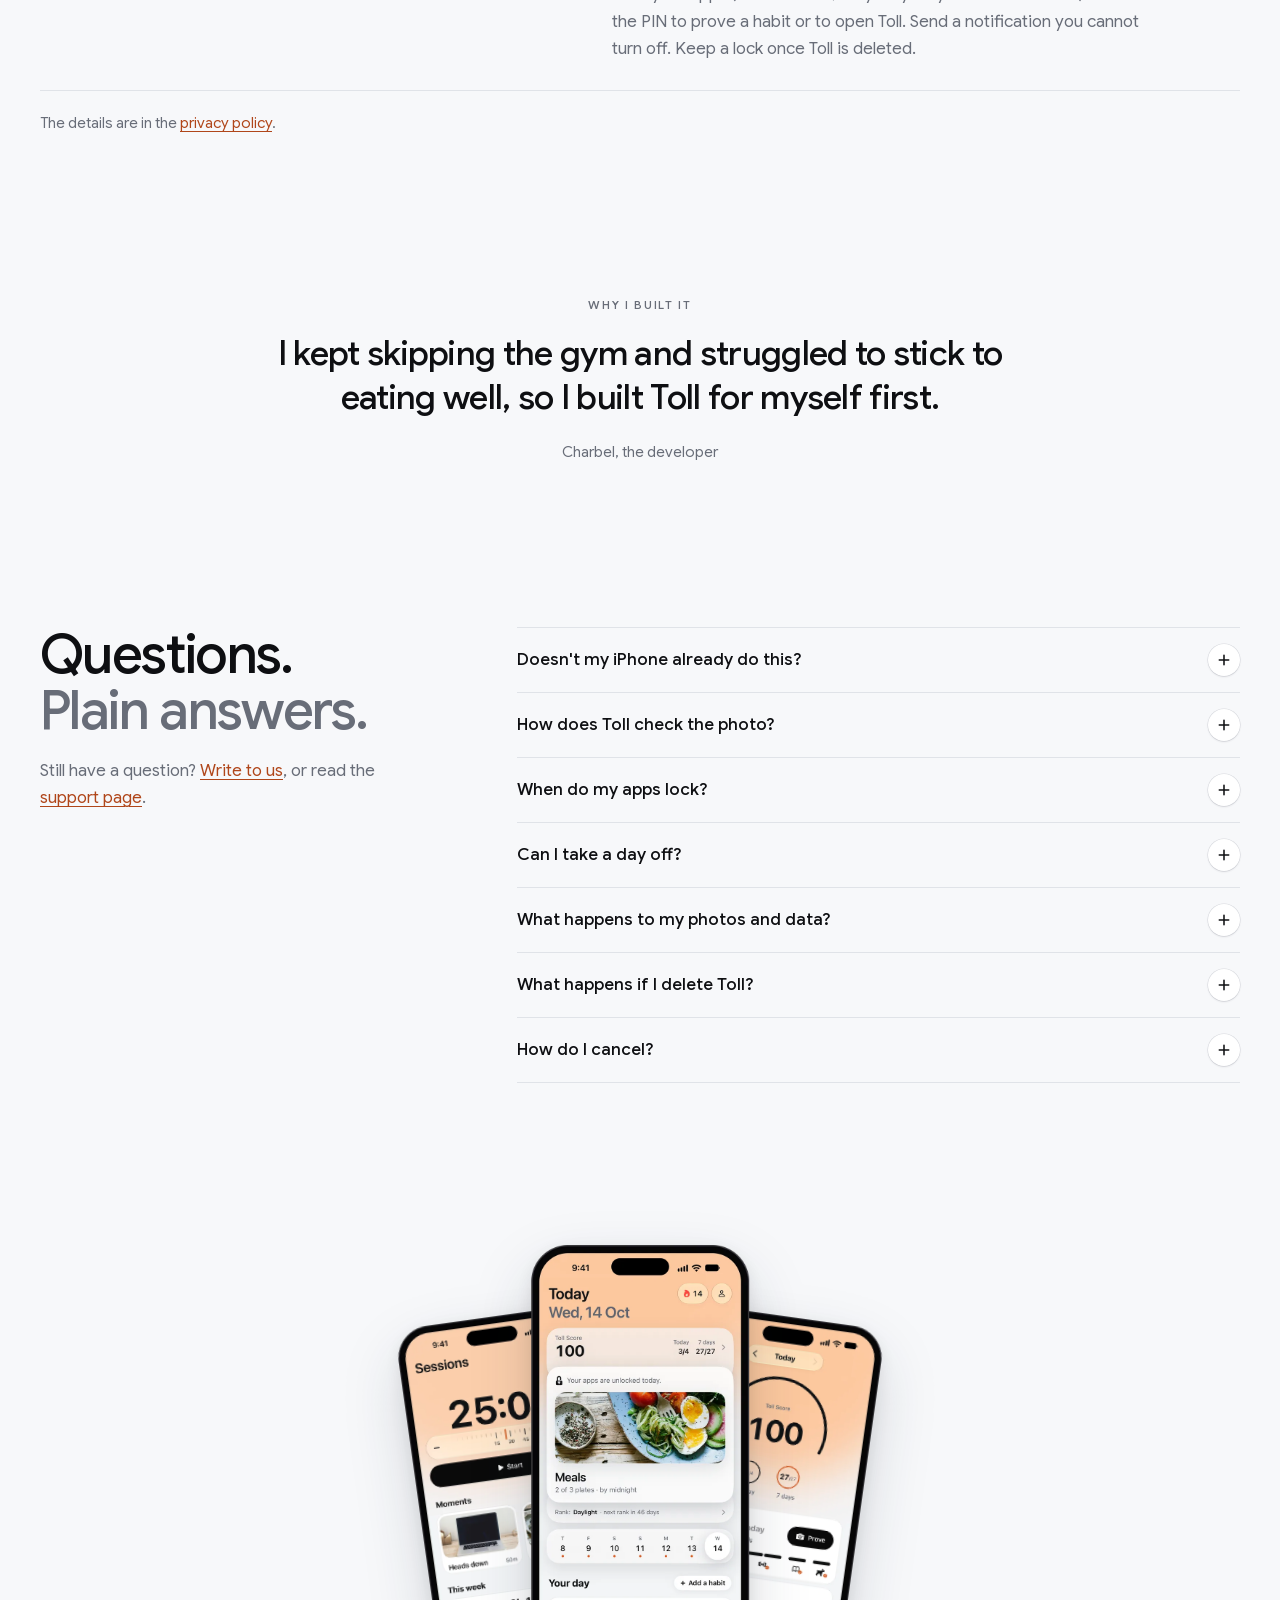
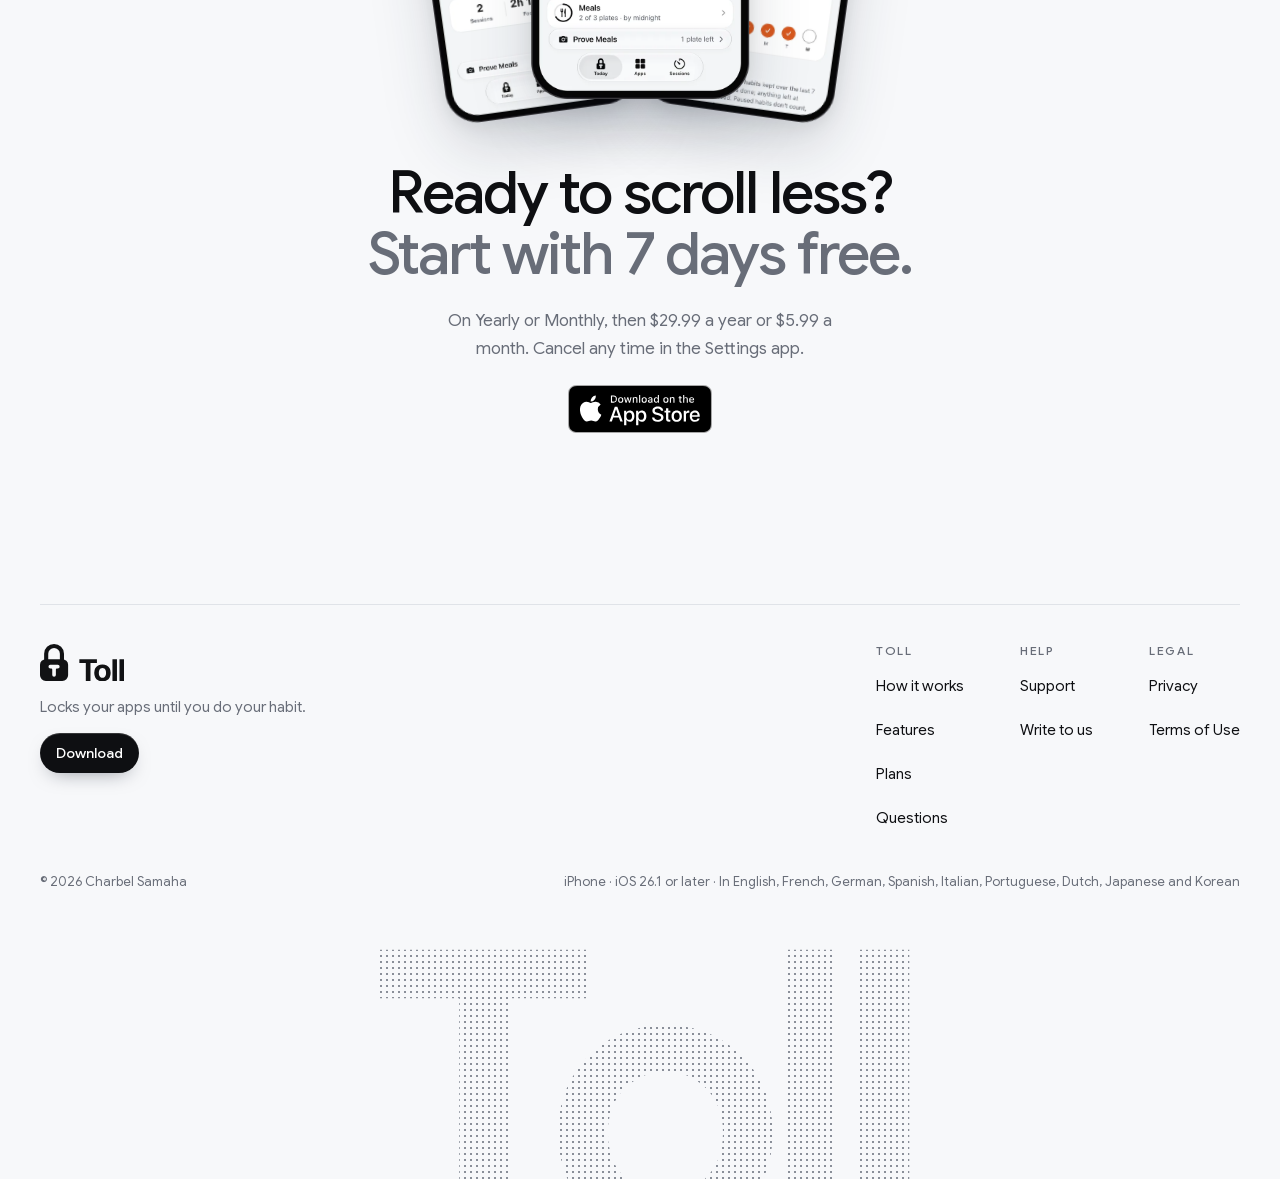
==== commit 1dd62b1b: "Monthly's free week is on the pages; usage counts carry no name" ====
--- a/index.html
+++ b/index.html
@@ -219,7 +219,7 @@
     <section class="section" id="plans" aria-labelledby="plans-title">
       <div class="wrap">
         <div class="head center reveal">
-          <h2 id="plans-title" class="title two-tone"><span>One plan, all of it.</span> <span>7 days free on the yearly plan.</span></h2>
+          <h2 id="plans-title" class="title two-tone"><span>One plan, all of it.</span> <span>7 days free on Yearly and Monthly.</span></h2>
           <p class="lede">Toll Pro is all of Toll. You pick a plan in Toll, after four short screens.</p>
         </div>
         <div class="plans">
@@ -232,7 +232,7 @@
           <article class="card plan reveal">
             <h3>Monthly</h3>
             <p class="amount"><span class="num">$5.99</span> a month</p>
-            <p class="plan-note">No free week.</p>
+            <p class="plan-note">7 days free first, once per Apple Account.</p>
             <a class="btn btn-white" href="https://apps.apple.com/app/id6814730604">Get Toll</a>
           </article>
           <article class="card plan reveal">
@@ -255,7 +255,7 @@
             <li><svg viewBox="0 0 24 24" fill="none" stroke="currentColor" stroke-width="2" stroke-linecap="round" stroke-linejoin="round" aria-hidden="true"><path d="M5 12.5l4.5 4.5L19 7.5"/></svg><span>Every block screen, the Gospels and the Quran too</span></li>
             <li><svg viewBox="0 0 24 24" fill="none" stroke="currentColor" stroke-width="2" stroke-linecap="round" stroke-linejoin="round" aria-hidden="true"><path d="M5 12.5l4.5 4.5L19 7.5"/></svg><span>No sign-up and no ads. Photos are never kept.</span></li>
           </ul>
-          <p class="small">US prices; the App Store shows yours. One free week per Apple Account, on the yearly plan, with a reminder 2 days before the first charge. When Toll Pro ends, your Pro rules pause (up to 3 days later if your iPhone is offline) and your habits are kept until it's back. Nothing is deleted. On the free plan from before version 1.2? You keep it, with its one habit.</p>
+          <p class="small">US prices; the App Store shows yours. One free week per Apple Account, on Yearly or Monthly, with a reminder 2 days before the first charge. When Toll Pro ends, your Pro rules pause (up to 3 days later if your iPhone is offline) and your habits are kept until it's back. Nothing is deleted. On the free plan from before version 1.2? You keep it, with its one habit.</p>
         </div>
       </div>
     </section>
@@ -270,7 +270,7 @@
           <li class="row reveal"><h3 class="heading">Photos never leave your iPhone</h3><p>Each photo is checked on your iPhone, then discarded. Never stored, never uploaded.</p></li>
           <li class="row reveal"><h3 class="heading">No sign-up, no login</h3><p>Your habits and records live on your iPhone and in your own iCloud, so they follow you to a new phone.</p></li>
           <li class="row reveal"><h3 class="heading">Friends and communities see no photos</h3><p>If you use friends, clans or communities, Toll&rsquo;s server keeps a random ID, your daily check mark and streak, the name you type, your messages, and the kind of habit and time of each proof. Your habits&rsquo; names only if you share them. Never photos, apps, places or Screen&nbsp;Time. Delete it any time in Toll&nbsp;&gt;&nbsp;Friends.</p></li>
-          <li class="row reveal"><h3 class="heading">No ads</h3><p>Only anonymous usage counts, never who you are. Toll does not track you and does not sell anything.</p></li>
+          <li class="row reveal"><h3 class="heading">No ads</h3><p>Only usage counts, with no name attached. Toll does not track you and does not sell anything.</p></li>
           <li class="row reveal"><h3 class="heading">What Toll never does</h3><p>Hide your apps (it locks them; they stay on your Home Screen). Ask for the PIN to prove a habit or to open Toll. Send a notification you cannot turn off. Keep a lock once Toll is deleted.</p></li>
         </ul>
         <p class="small after-rows">The details are in the <a class="link" href="privacy/">privacy policy</a>.</p>
@@ -320,7 +320,7 @@
           </details>
           <details>
             <summary>How do I cancel?<i aria-hidden="true"><svg viewBox="0 0 14 14" fill="none" stroke="currentColor" stroke-width="1.8" stroke-linecap="round"><path d="M7 1.5v11M1.5 7h11"/></svg></i></summary>
-            <div><p>Open the Settings app, tap your name, then Subscriptions, then Toll. During the yearly plan's free week, Toll reminds you 2 days before the first charge. Cancel at least 24 hours before the period ends to avoid the next charge.</p></div>
+            <div><p>Open the Settings app, tap your name, then Subscriptions, then Toll. During a free week, Toll reminds you 2 days before the first charge. Cancel at least 24 hours before the period ends to avoid the next charge.</p></div>
           </details>
         </div>
       </div>
@@ -335,7 +335,7 @@
         </div>
         <div class="final-copy reveal">
           <h2 id="final-title" class="title two-tone"><span>Ready to scroll less?</span> <span>Start with 7 days free.</span></h2>
-          <p class="lede">On the yearly plan, then $29.99 a year. Cancel any time in the Settings app.</p>
+          <p class="lede">On Yearly or Monthly, then $29.99 a year or $5.99 a month. Cancel any time in the Settings app.</p>
           <a class="store-badge" href="https://apps.apple.com/app/id6814730604"><img src="assets/app-store-badge.svg" width="144" height="48" loading="lazy" alt="Download on the App Store"></a>
         </div>
       </div>
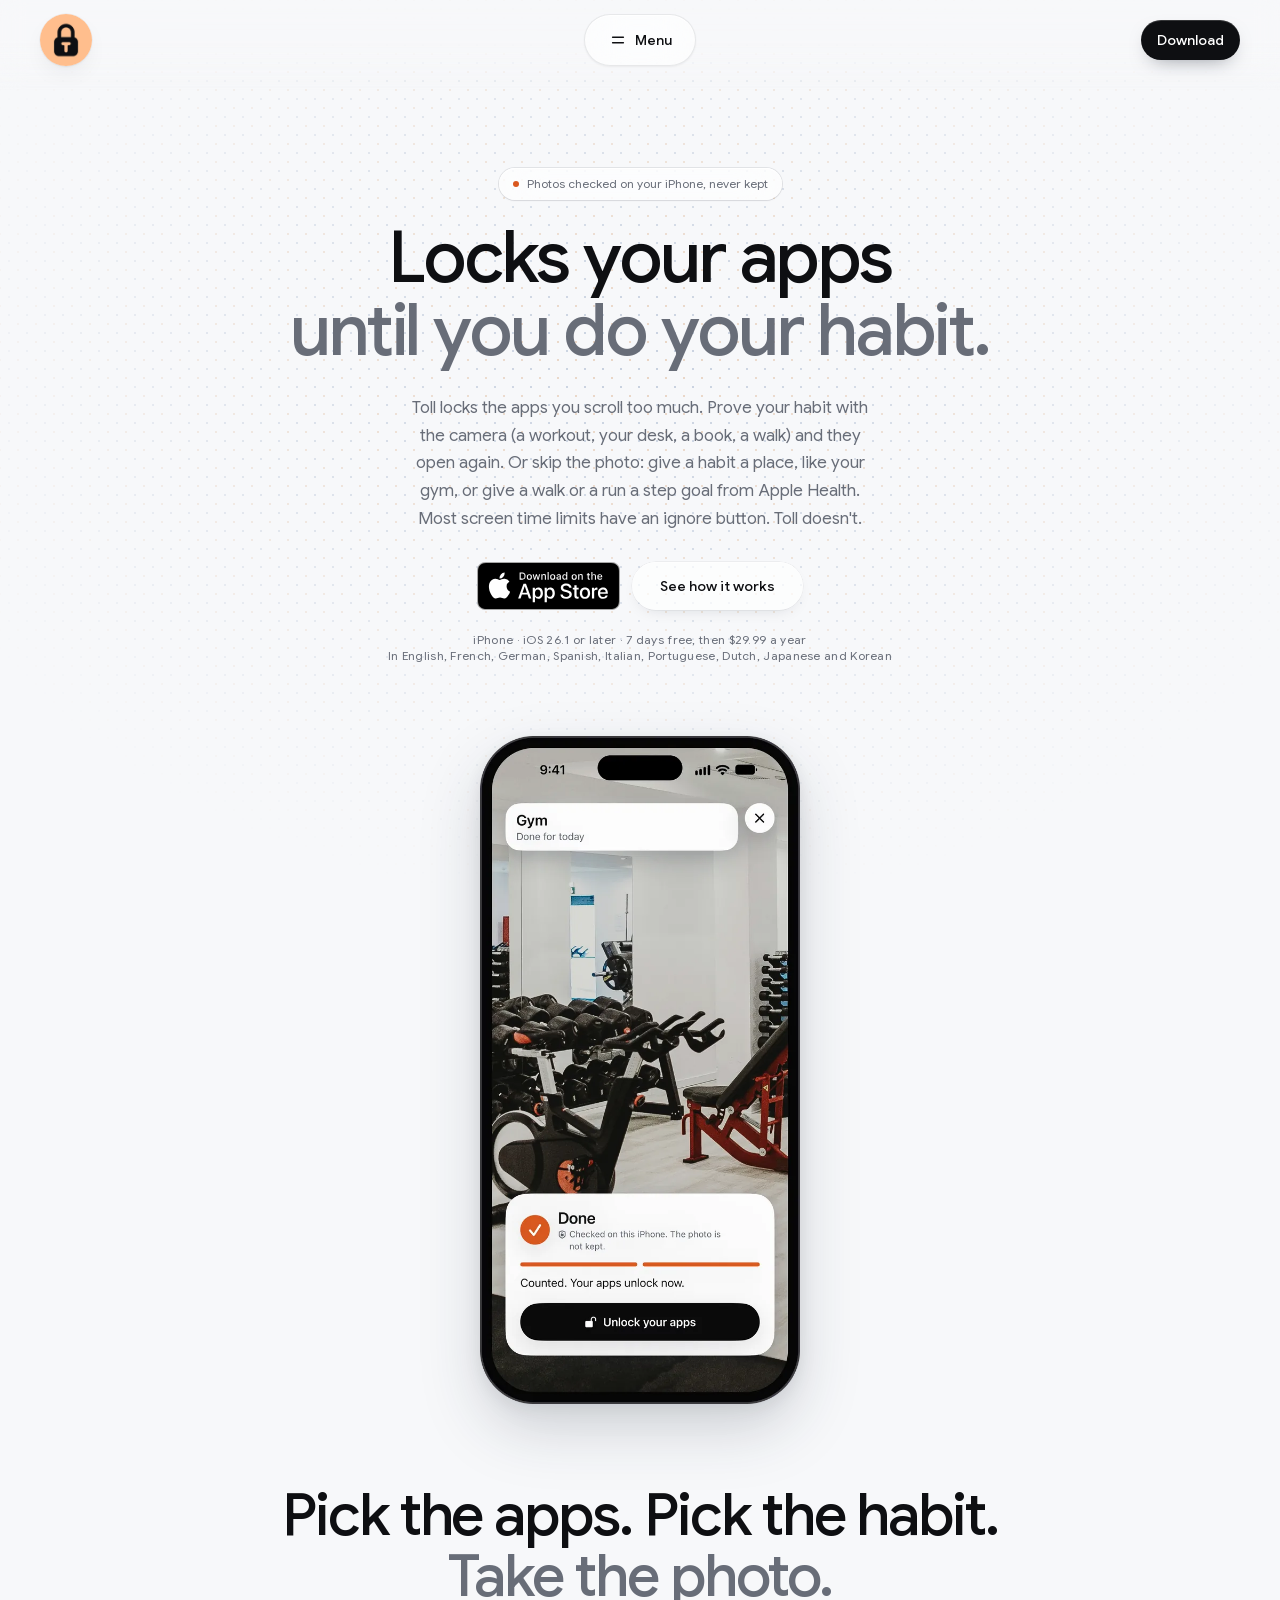
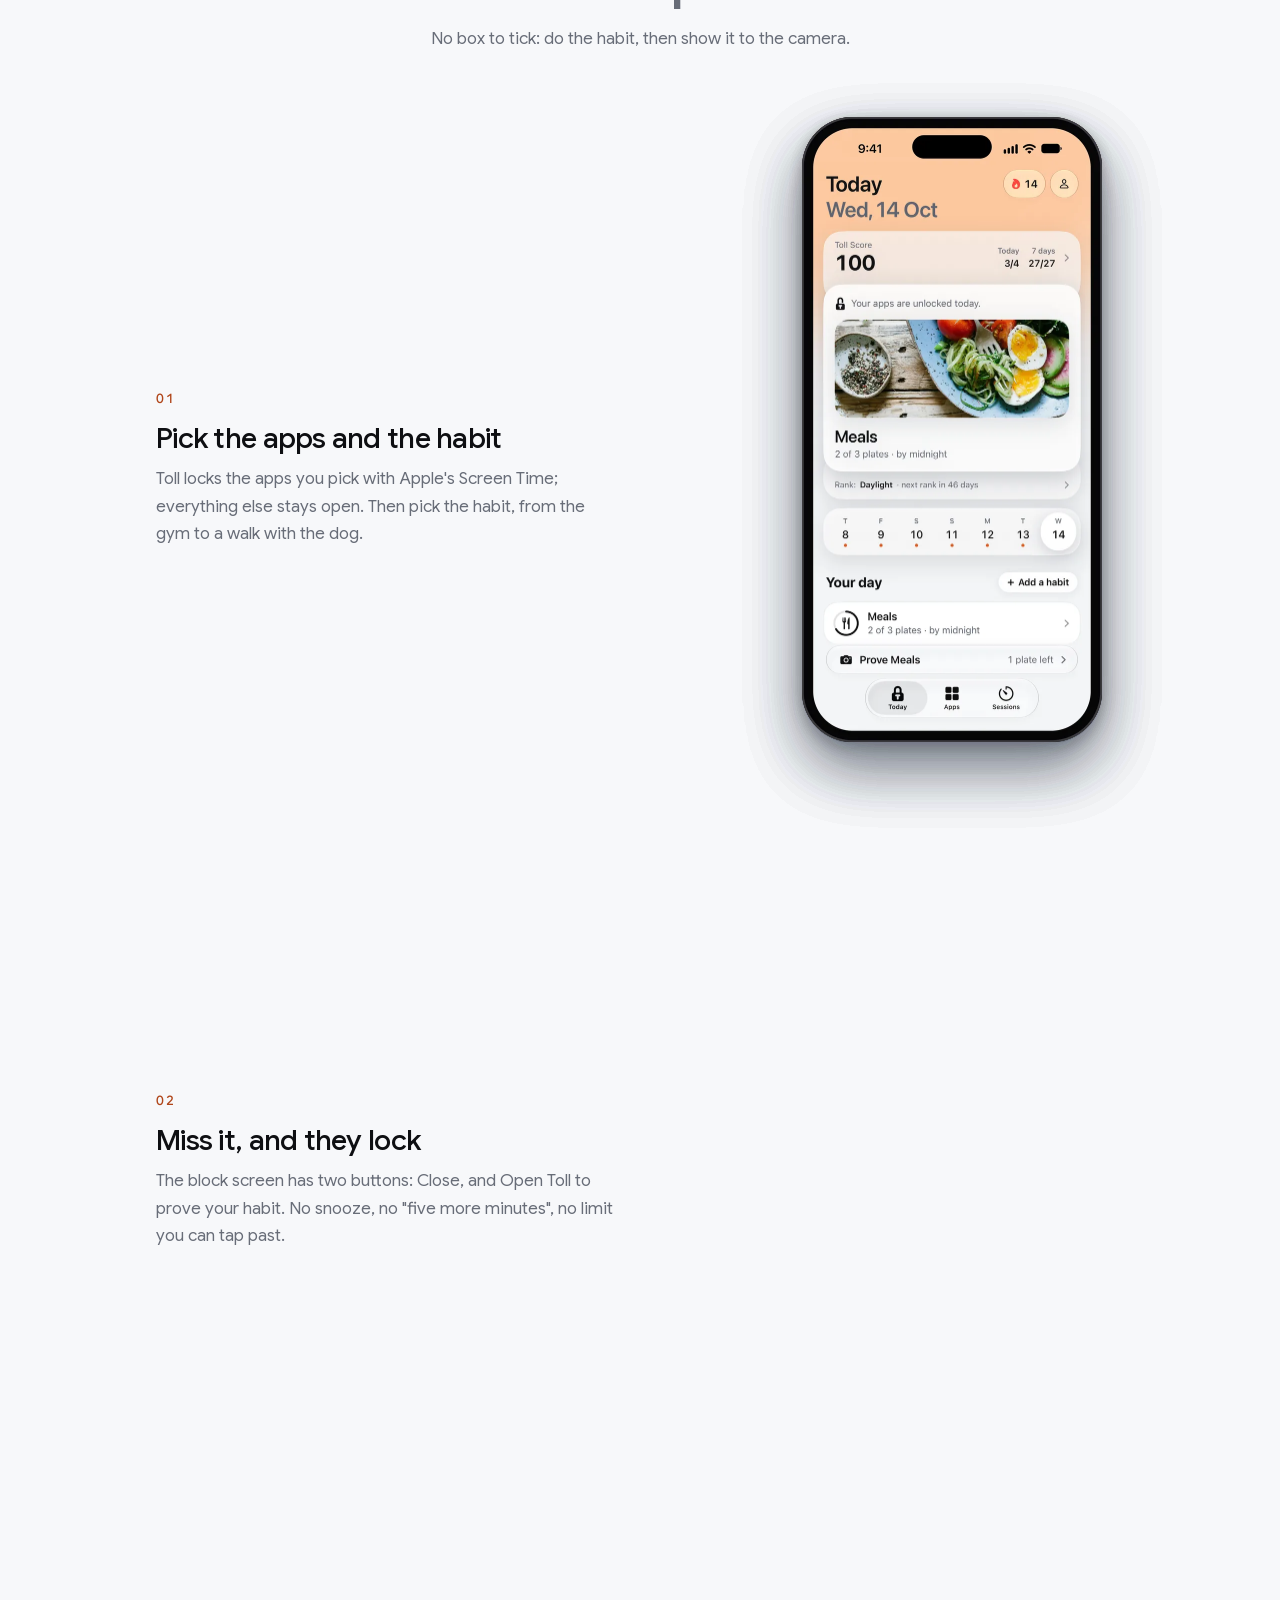
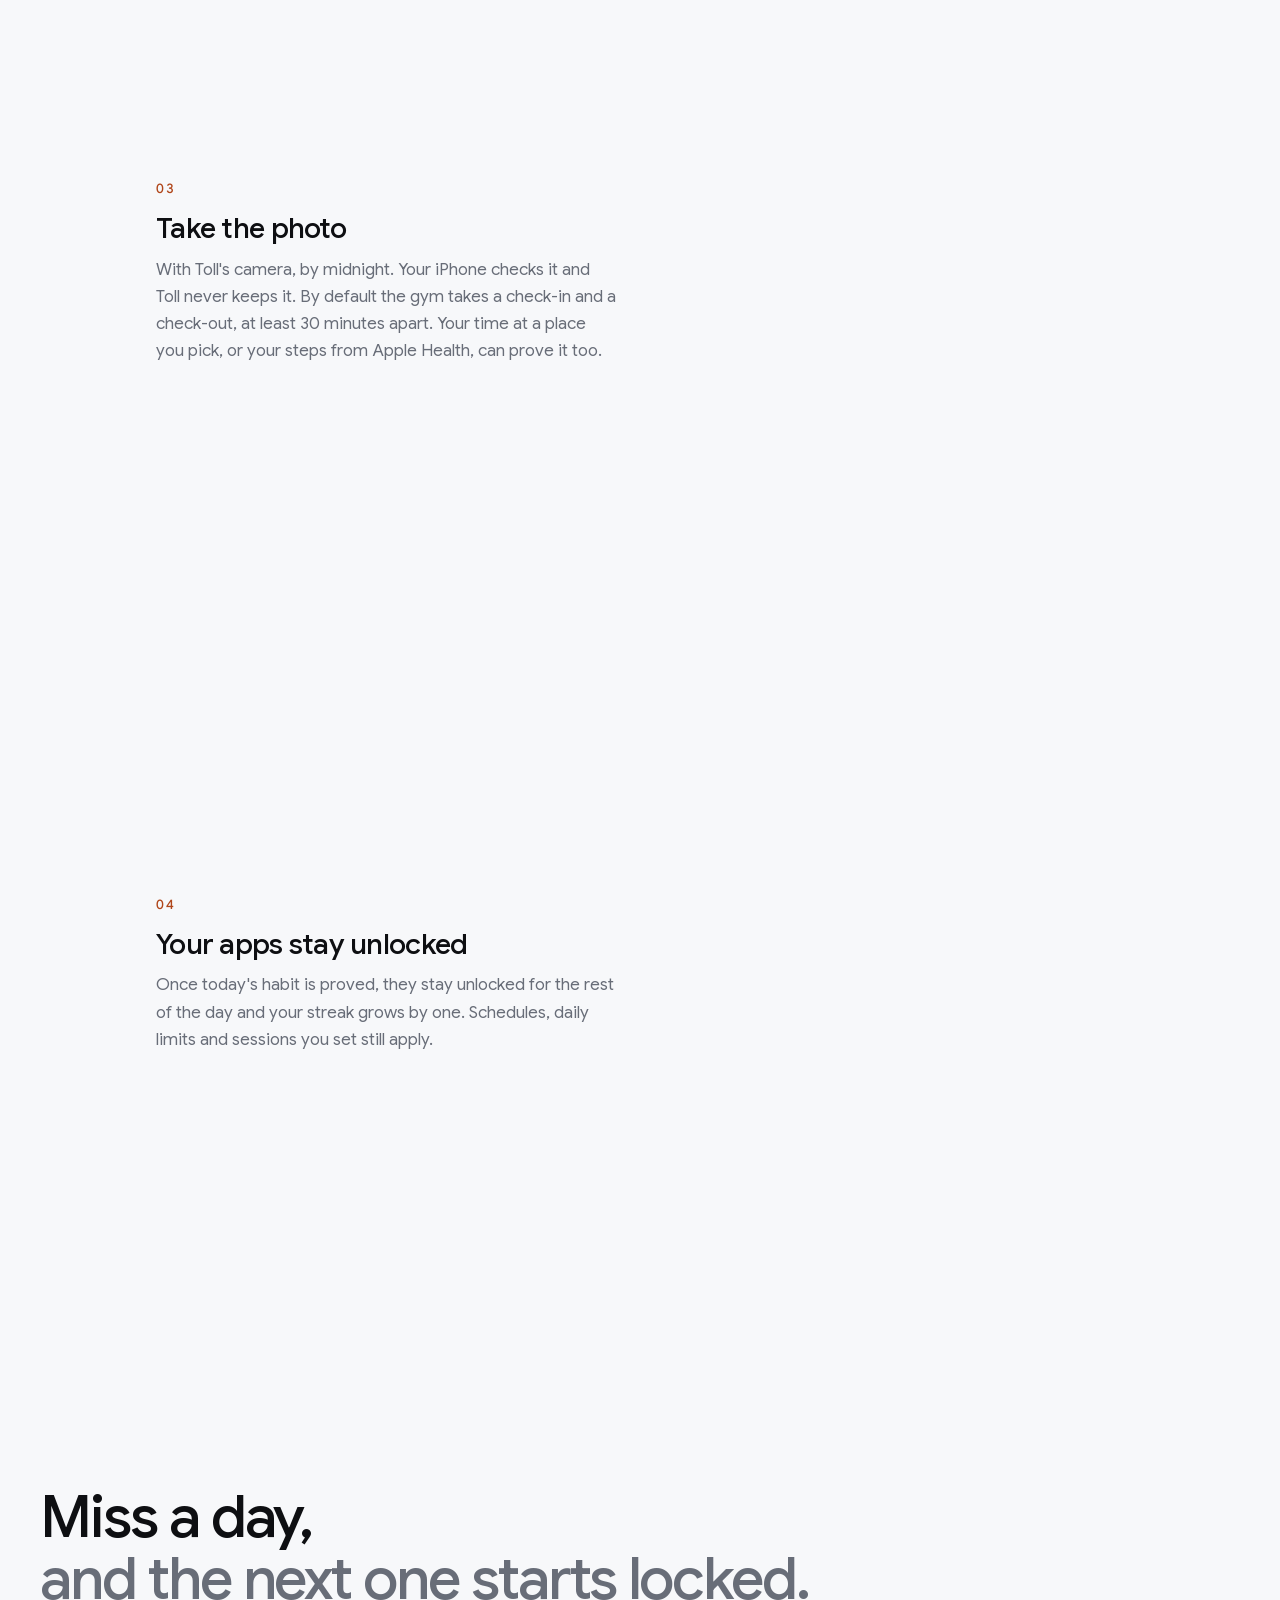
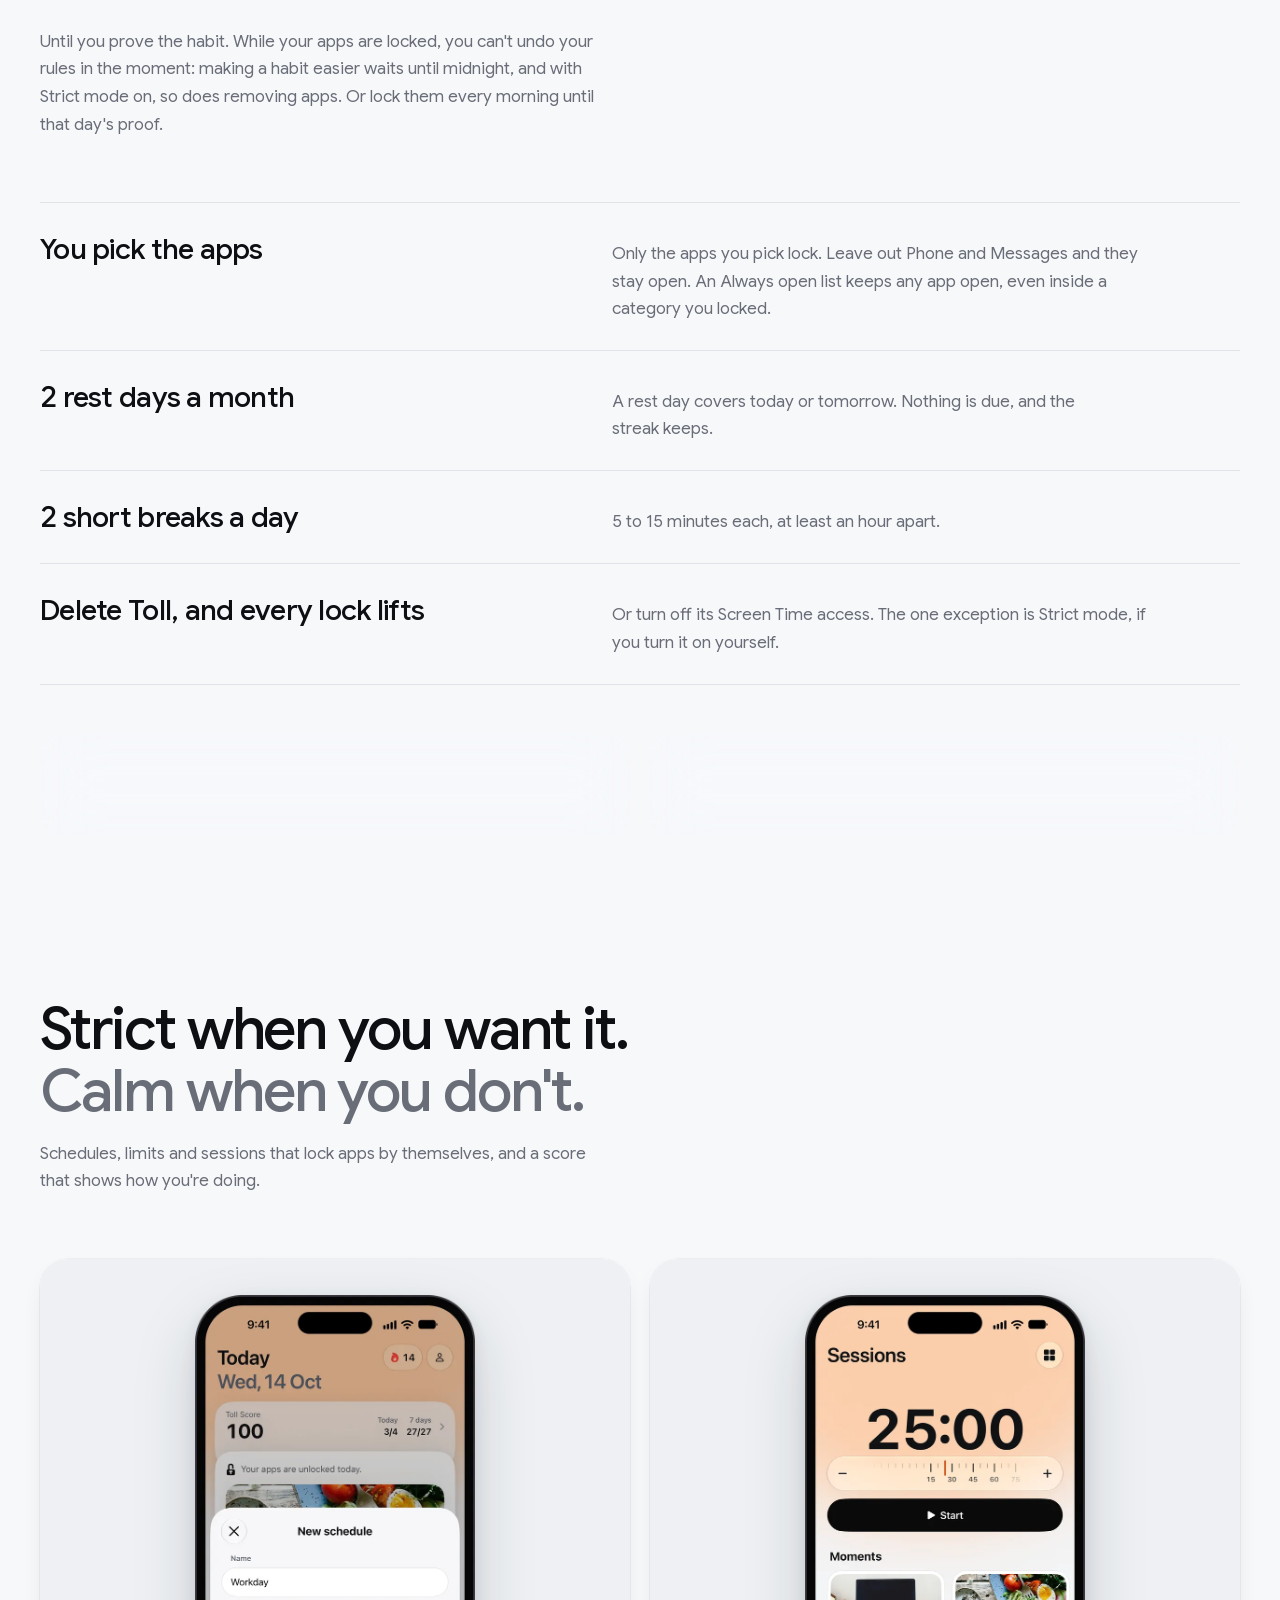
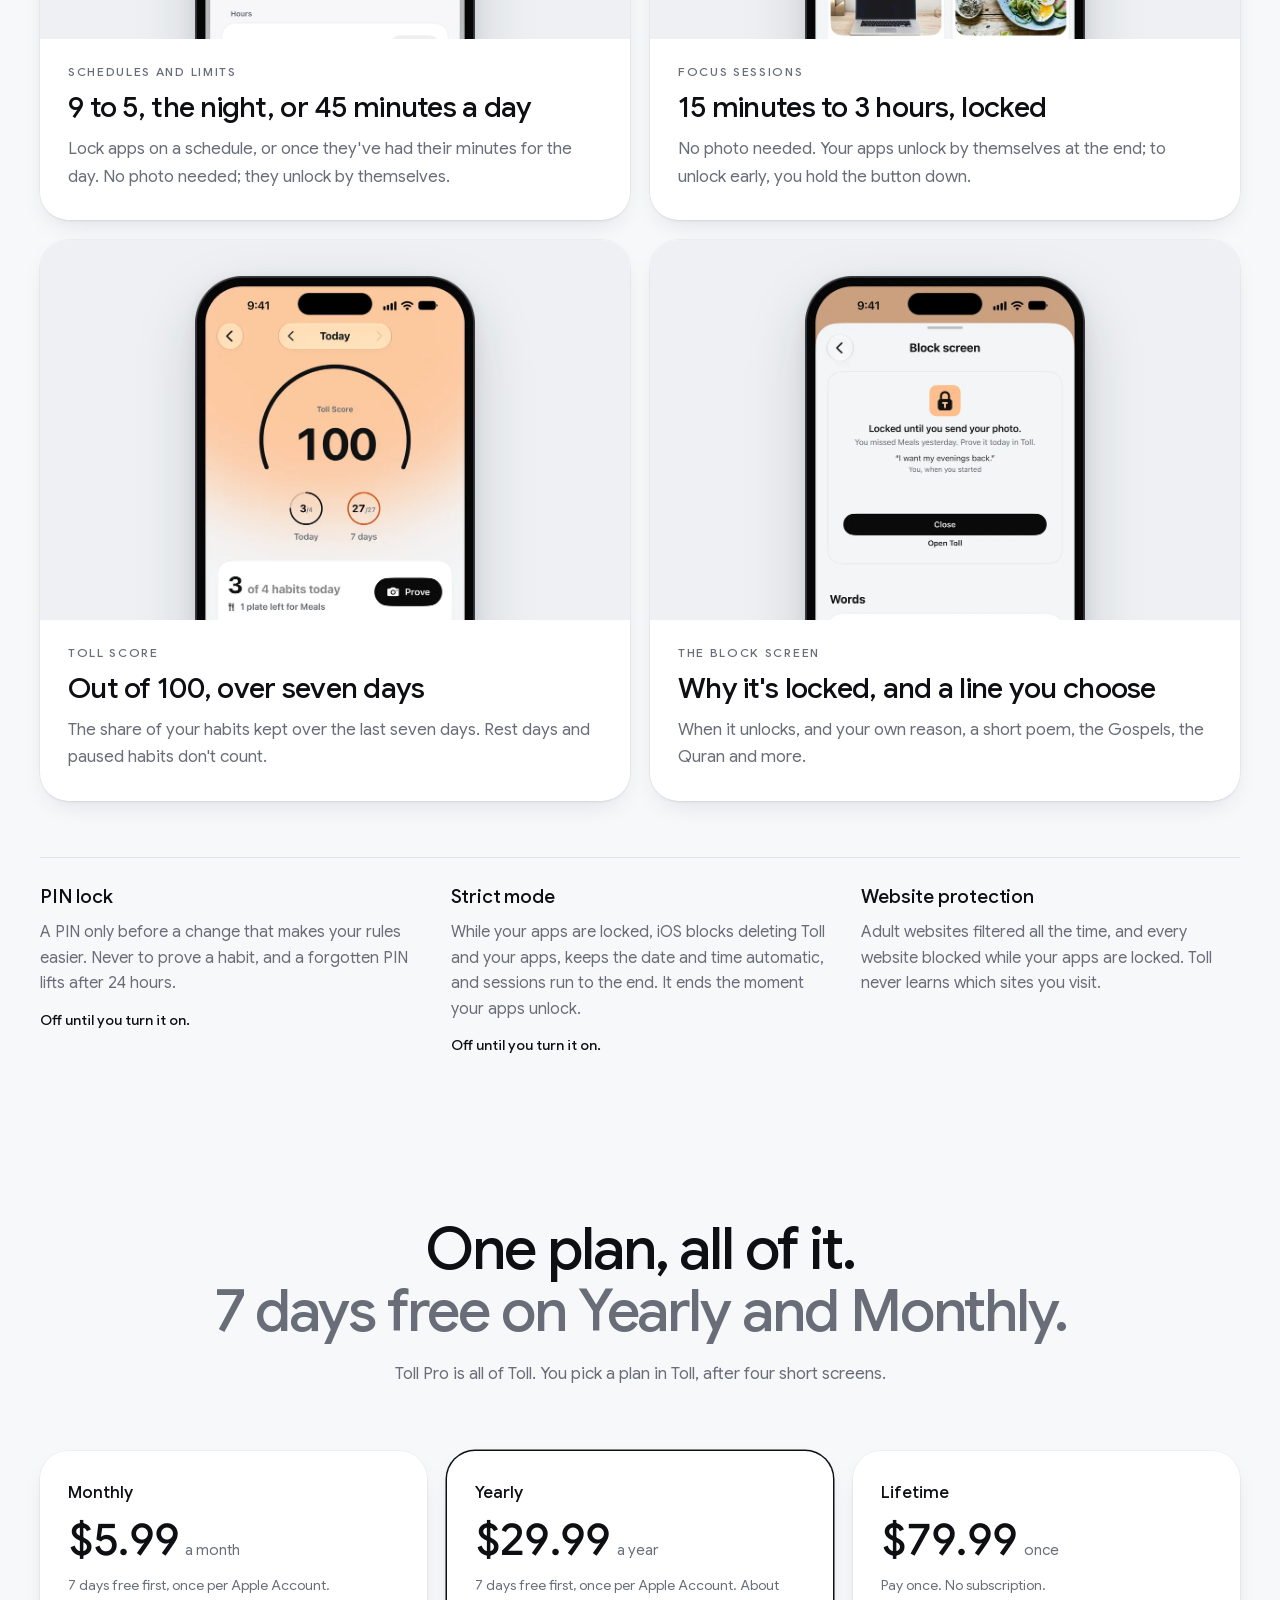
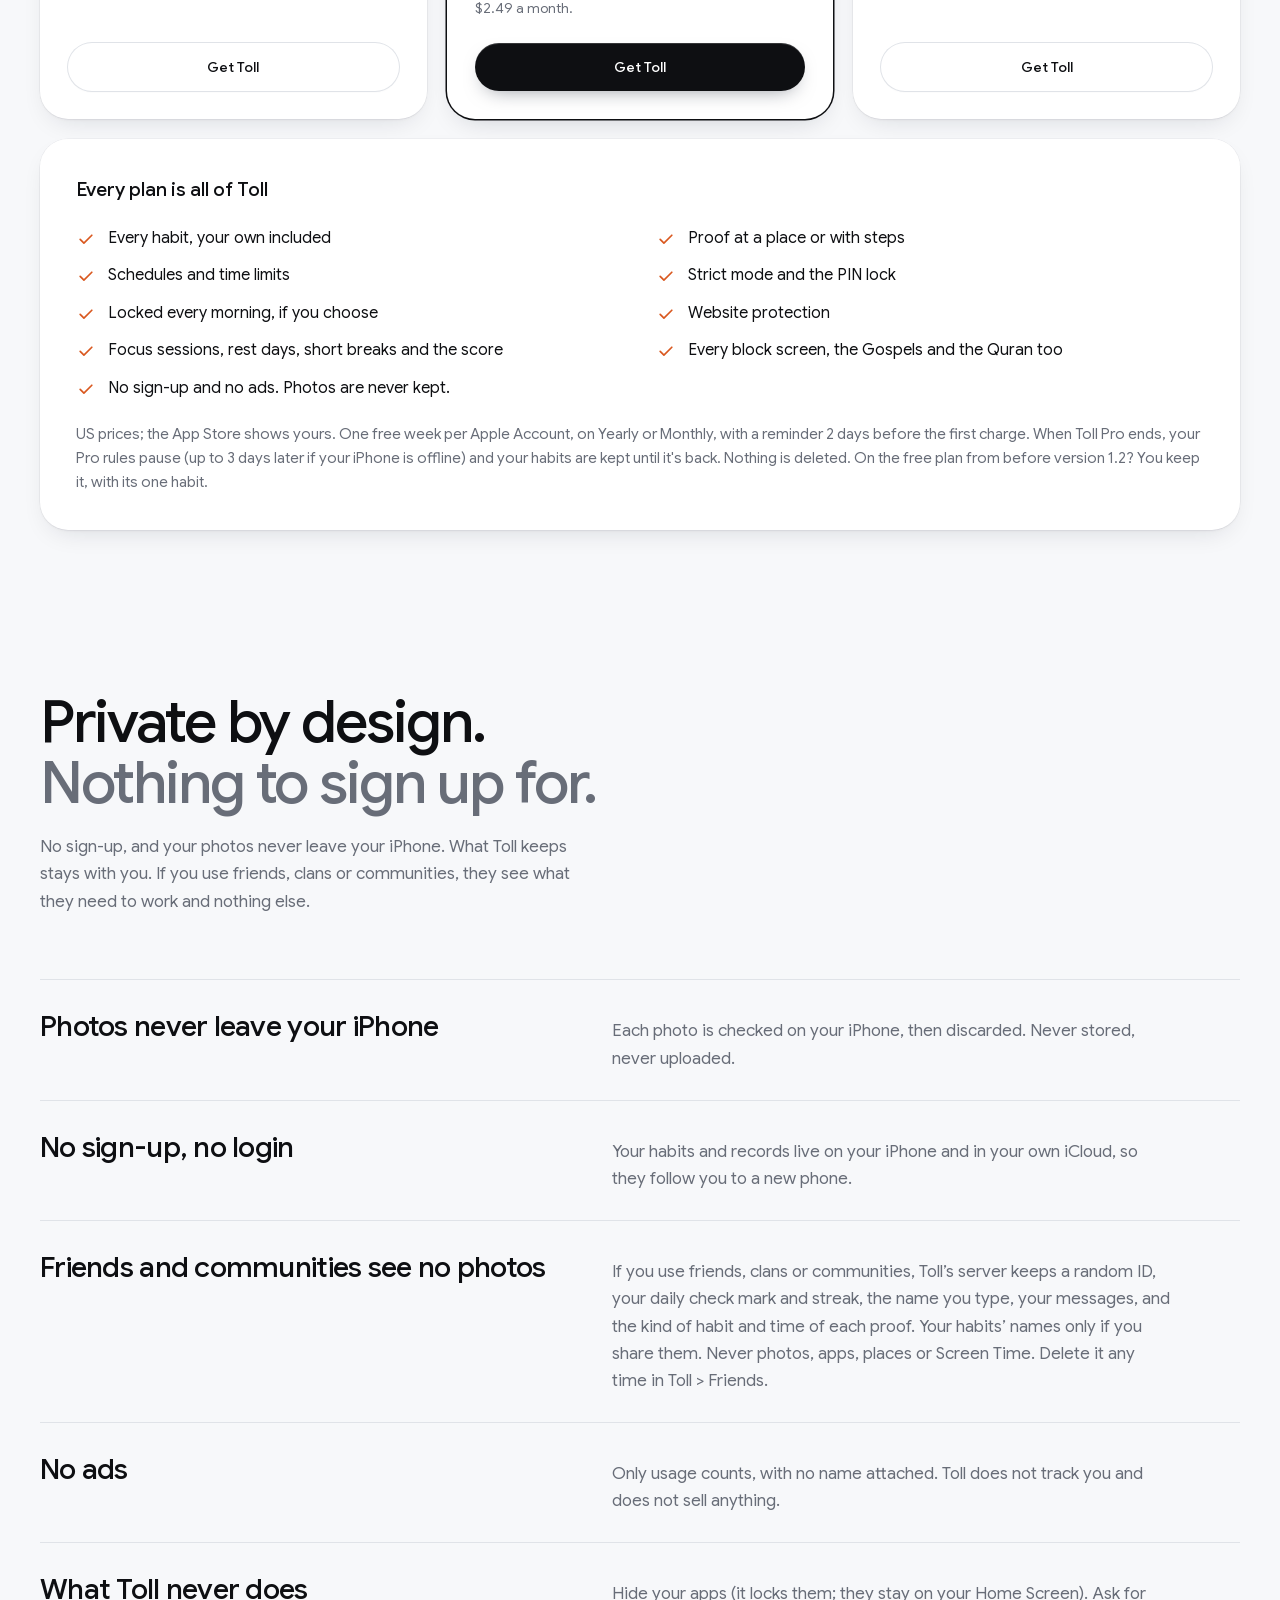
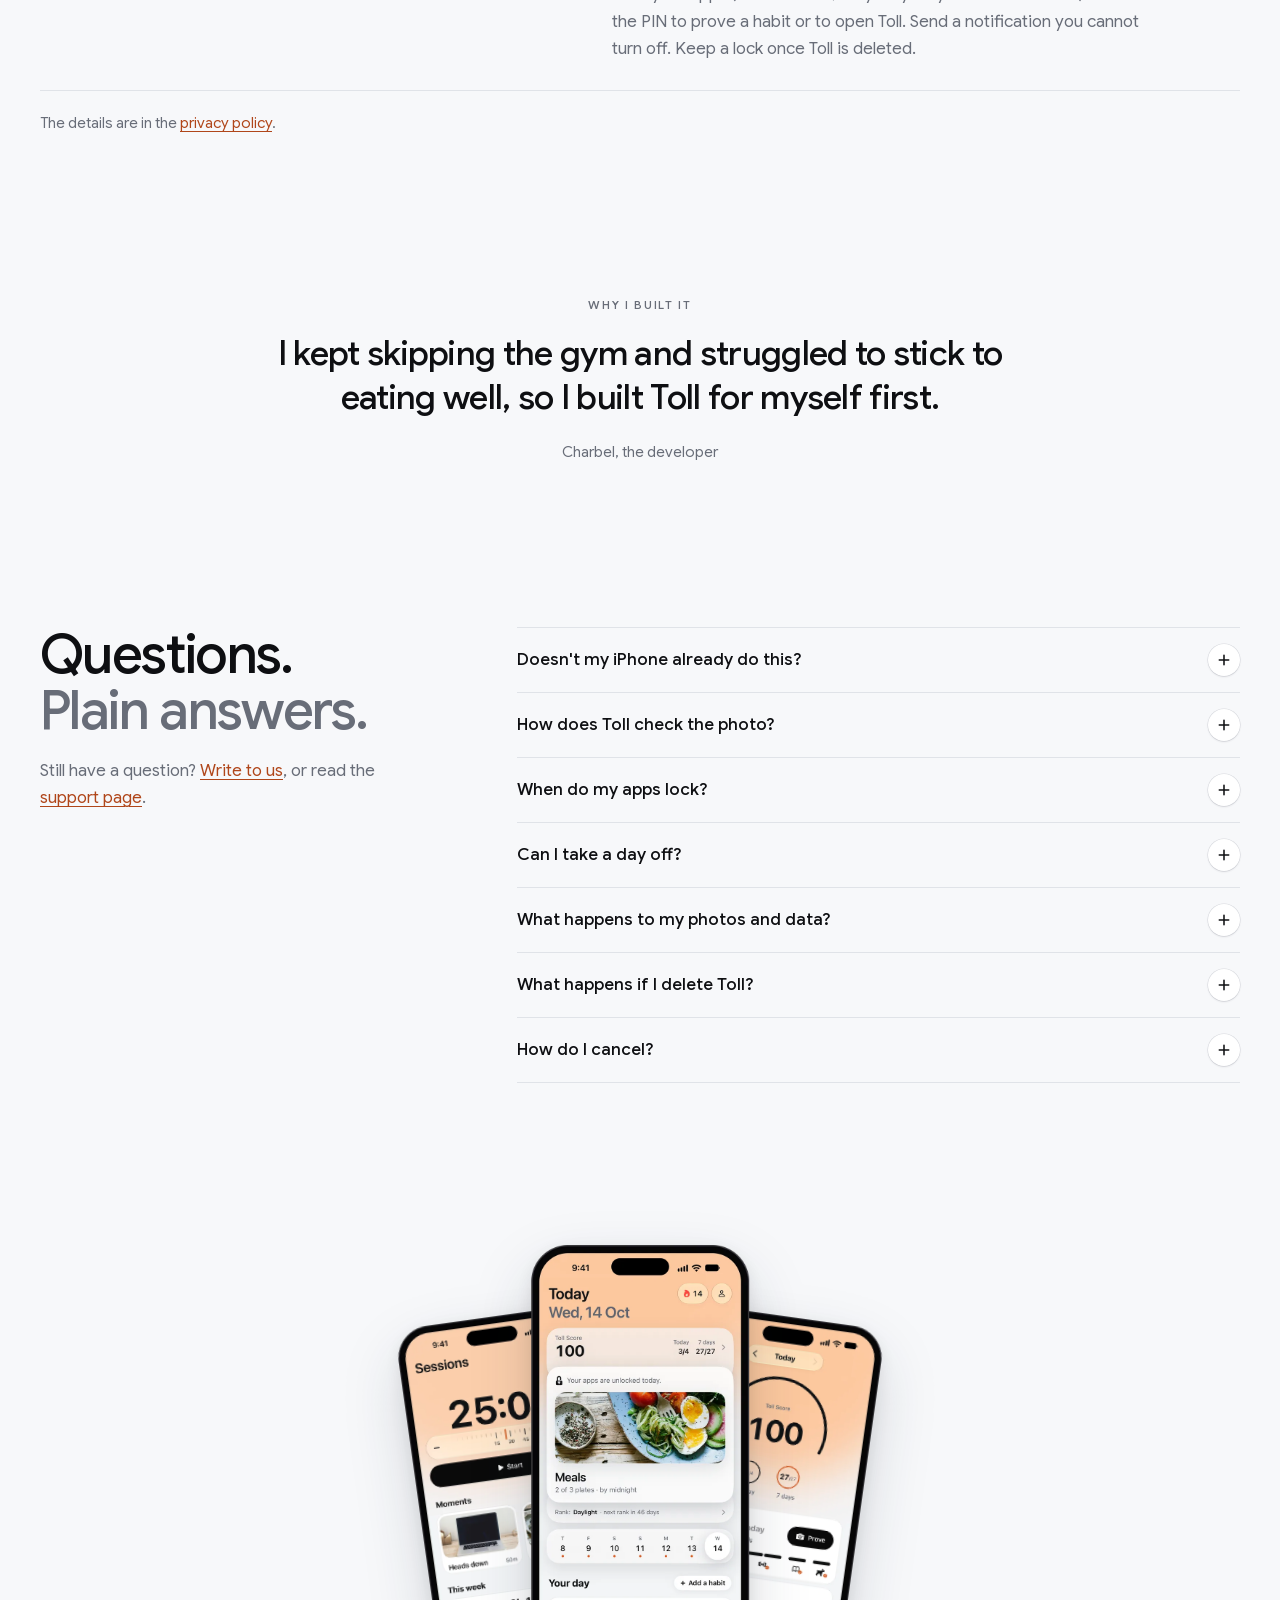
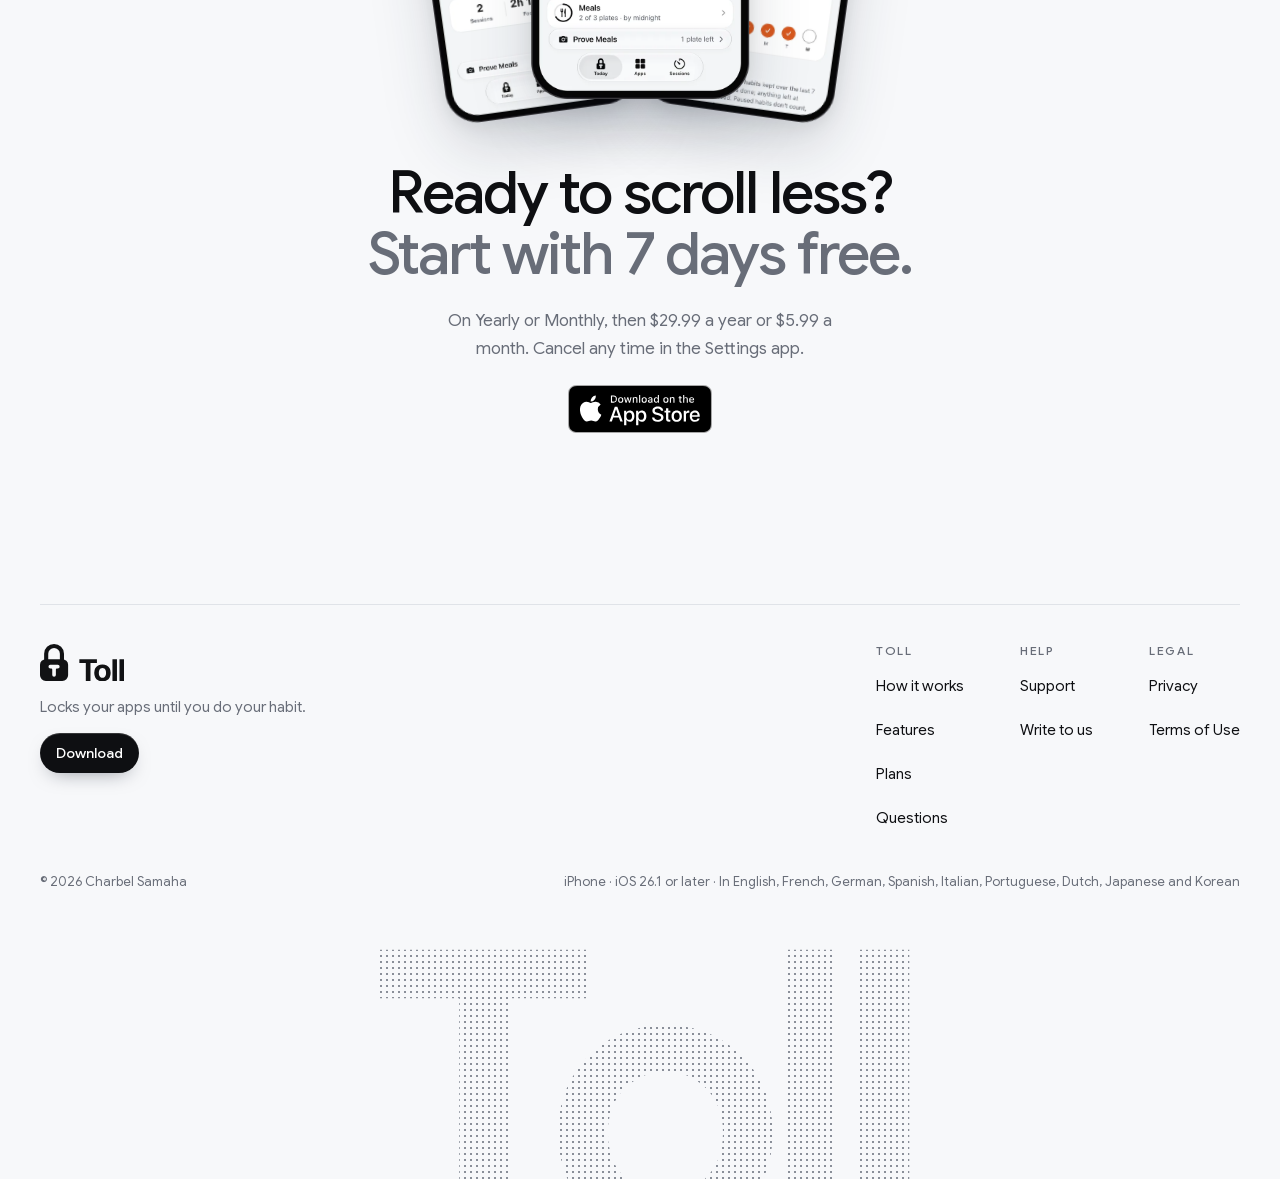
==== commit 327b3d13: "Privacy policy for Toll 1.11 (9 November 2026)" ====
--- a/index.html
+++ b/index.html
@@ -312,7 +312,7 @@
           </details>
           <details>
             <summary>What happens to my photos and data?<i aria-hidden="true"><svg viewBox="0 0 14 14" fill="none" stroke="currentColor" stroke-width="1.8" stroke-linecap="round"><path d="M7 1.5v11M1.5 7h11"/></svg></i></summary>
-            <div><p>Photos are checked on your iPhone and never stored or uploaded. Your habits and records stay on your iPhone and in your own iCloud. Toll has no sign-up and no ads; it sends anonymous usage counts, never who you are. If you use friends, clans or communities, Toll&rsquo;s server keeps a random ID, your daily check mark and streak, the name you type, your messages, and the kind of habit and time of each proof; your habits&rsquo; names only if you share them; never photos, apps, places or Screen&nbsp;Time. Delete it any time in Toll&nbsp;&gt;&nbsp;Friends. The <a class="link" href="privacy/">privacy policy</a> lists every count.</p></div>
+            <div><p>Photos are checked on your iPhone and never stored or uploaded. Your habits and records stay on your iPhone and in your own iCloud. Toll has no sign-up and no ads; its usage counts carry no name. If you use friends, clans or communities, Toll&rsquo;s server keeps a random ID, your daily check mark and streak, the name you type, your messages, and the kind of habit and time of each proof; your habits&rsquo; names only if you share them; never photos, apps, places or Screen&nbsp;Time. Delete it any time in Toll&nbsp;&gt;&nbsp;Friends. The <a class="link" href="privacy/">privacy policy</a> lists every count.</p></div>
           </details>
           <details>
             <summary>What happens if I delete Toll?<i aria-hidden="true"><svg viewBox="0 0 14 14" fill="none" stroke="currentColor" stroke-width="1.8" stroke-linecap="round"><path d="M7 1.5v11M1.5 7h11"/></svg></i></summary>
